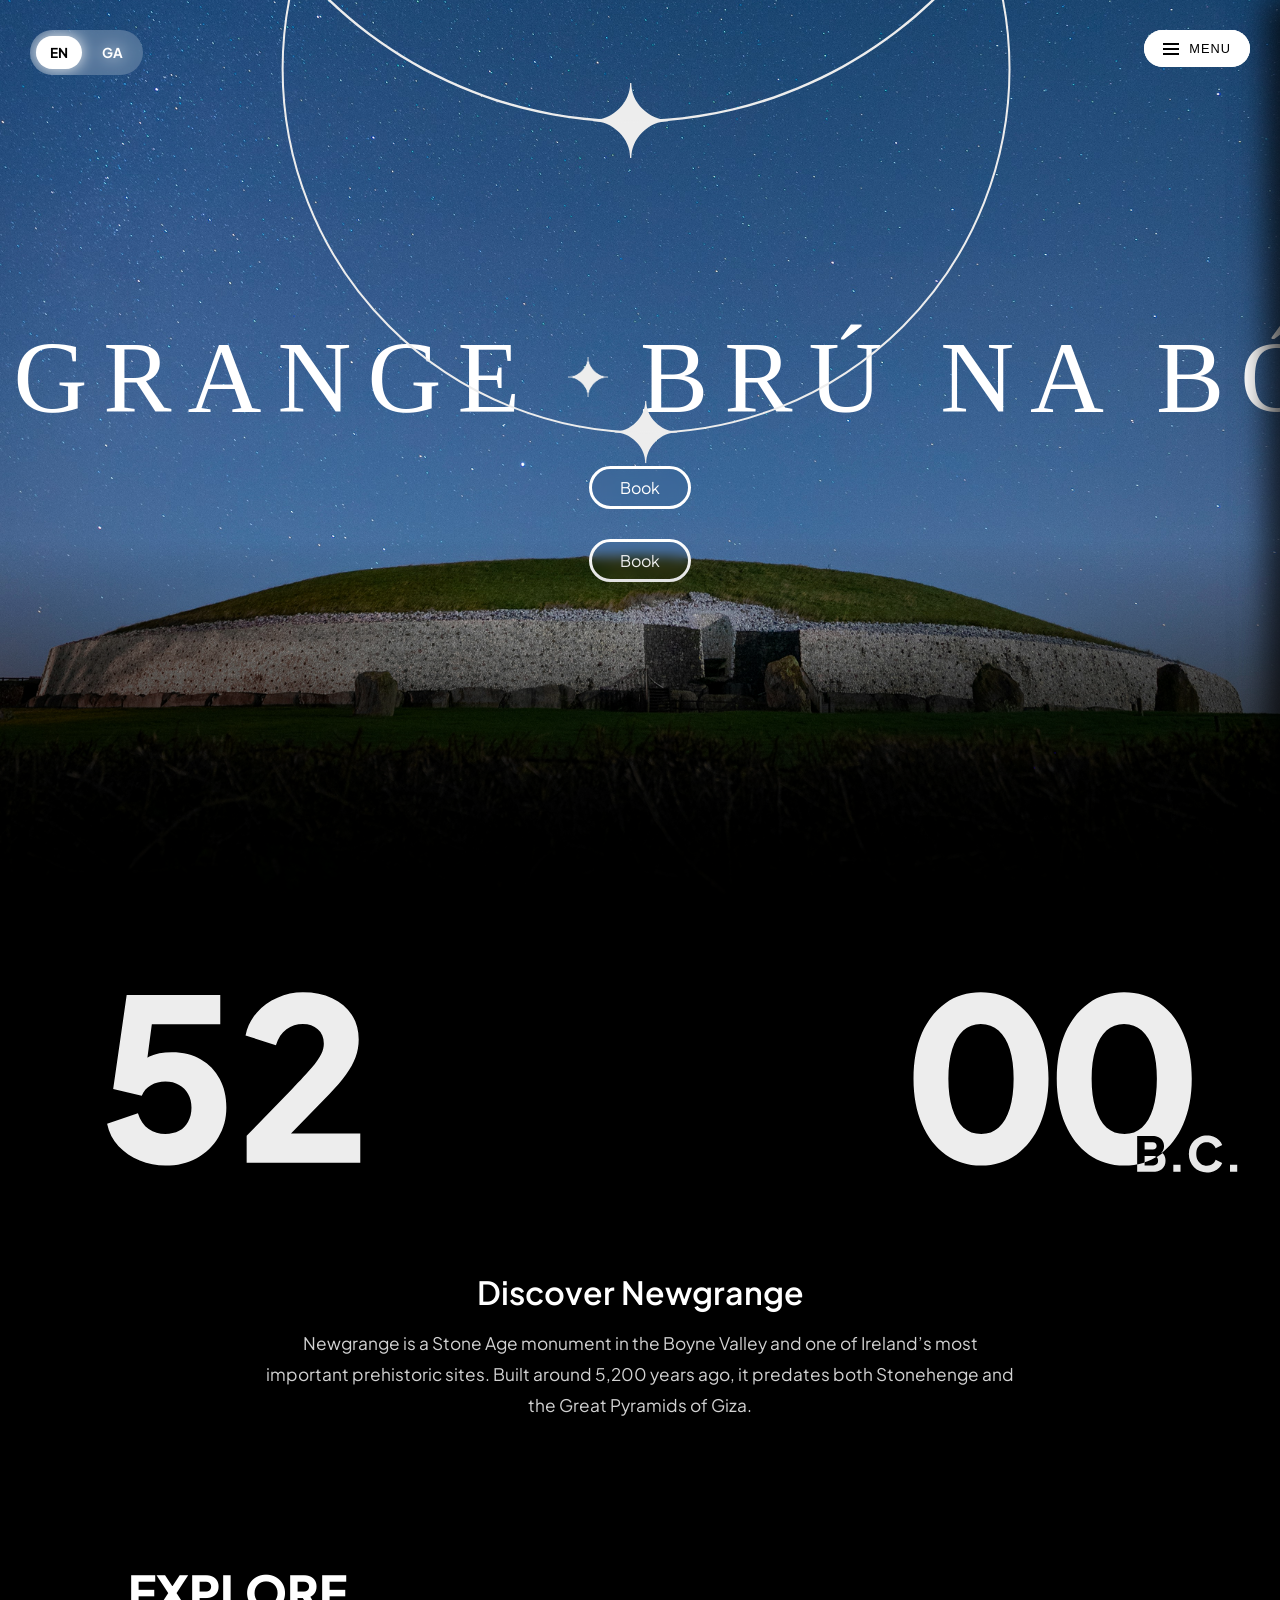
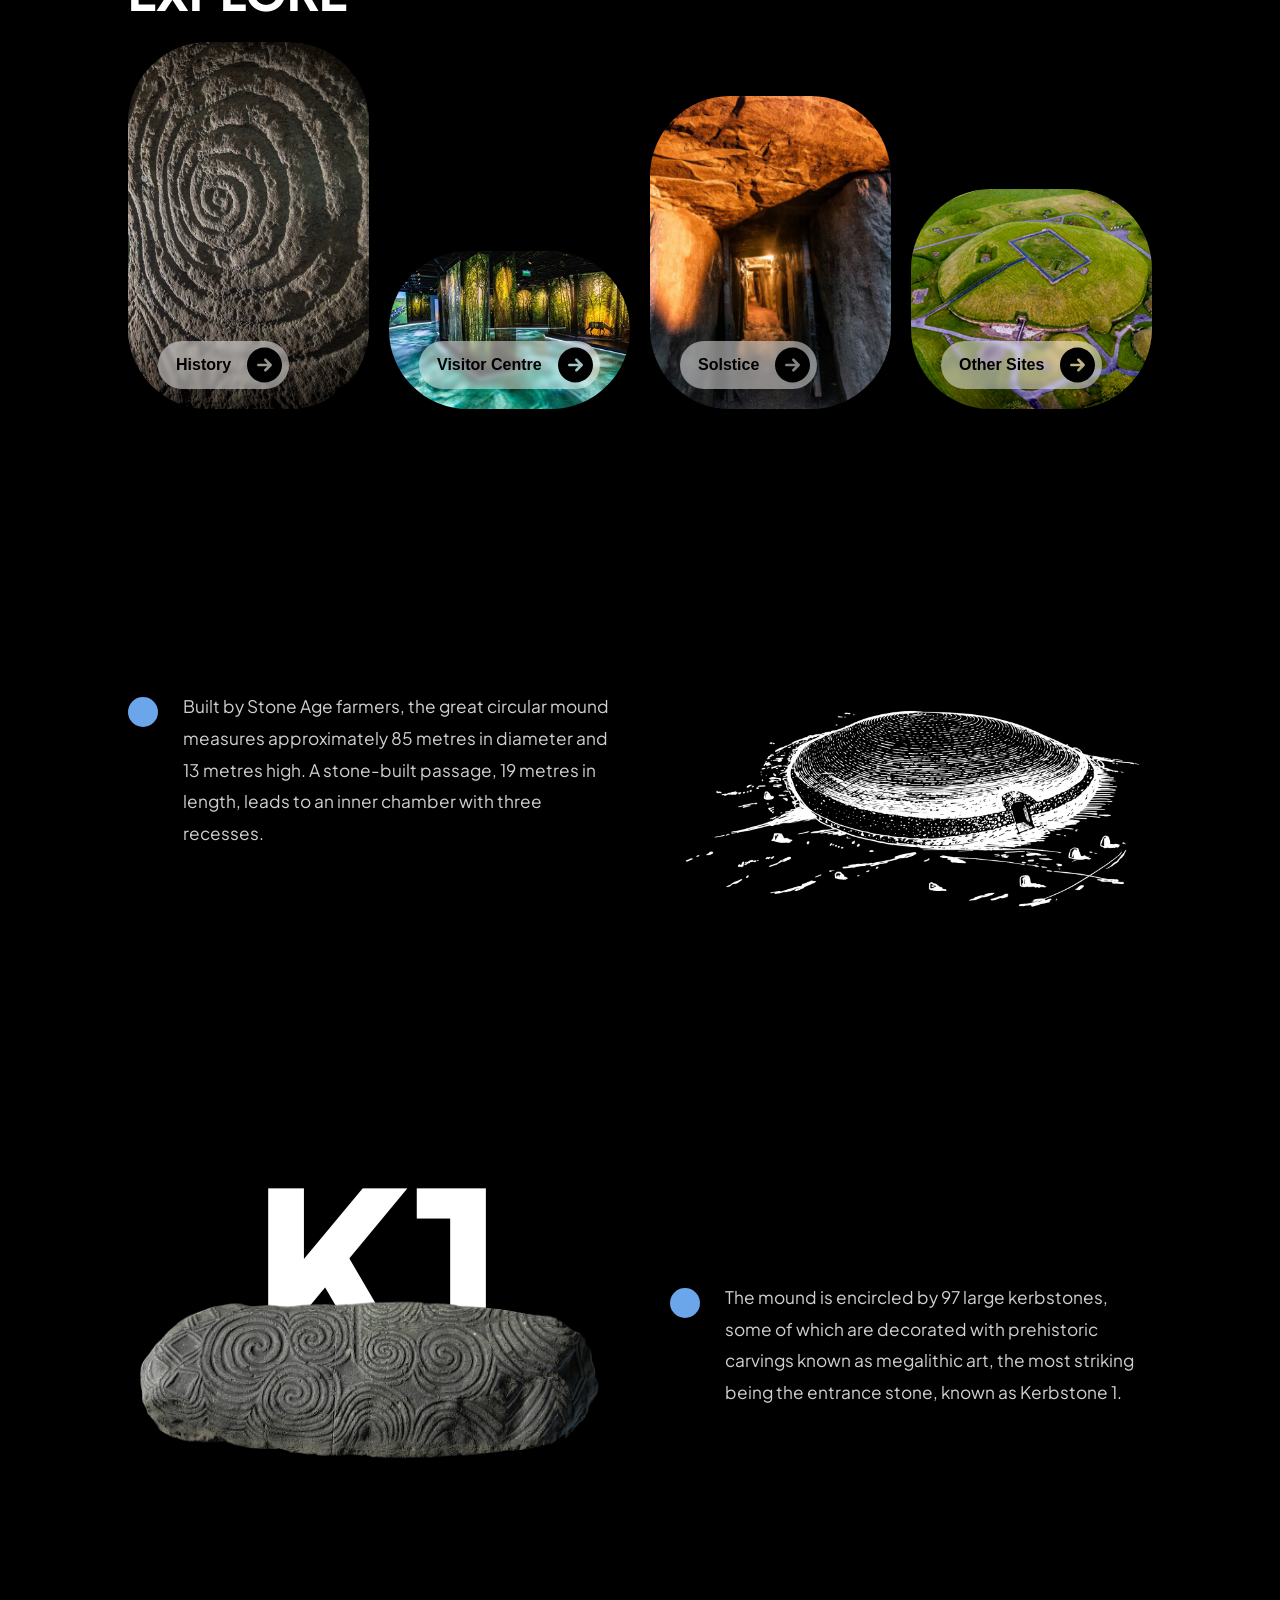
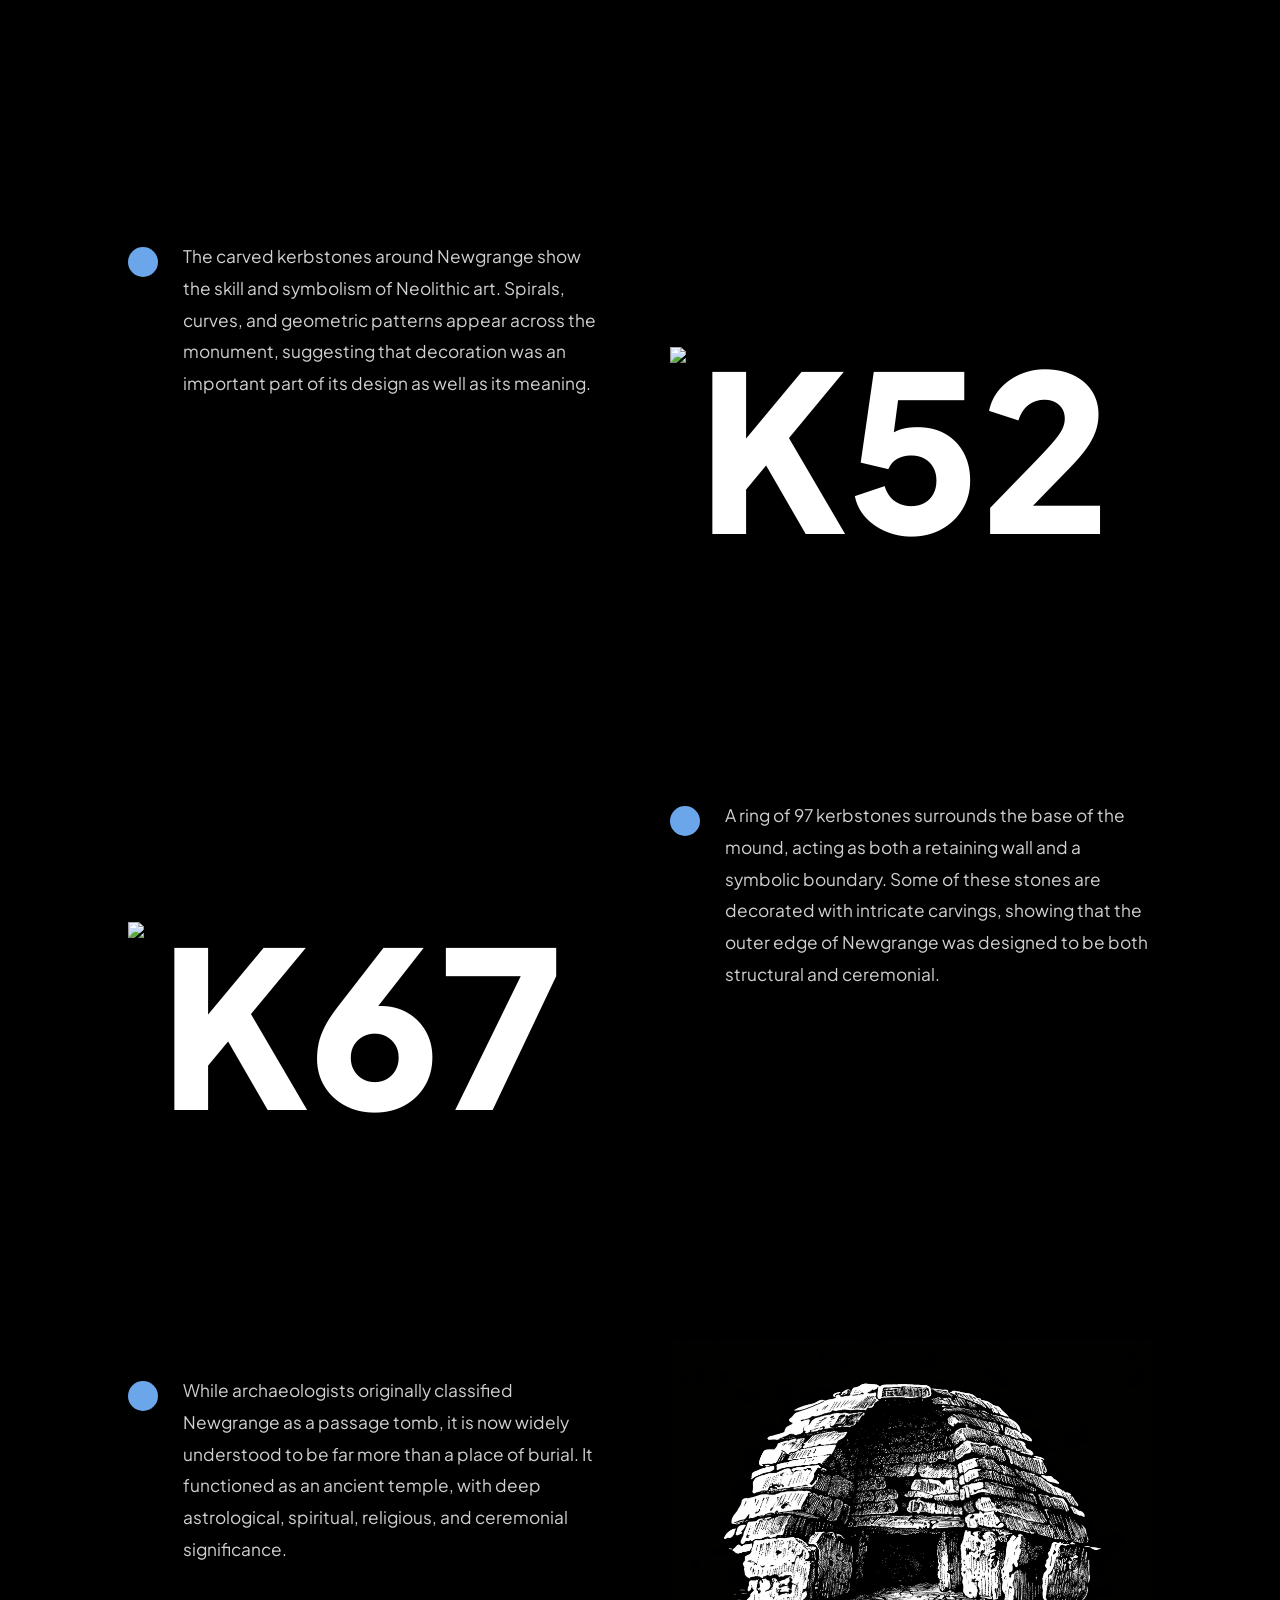
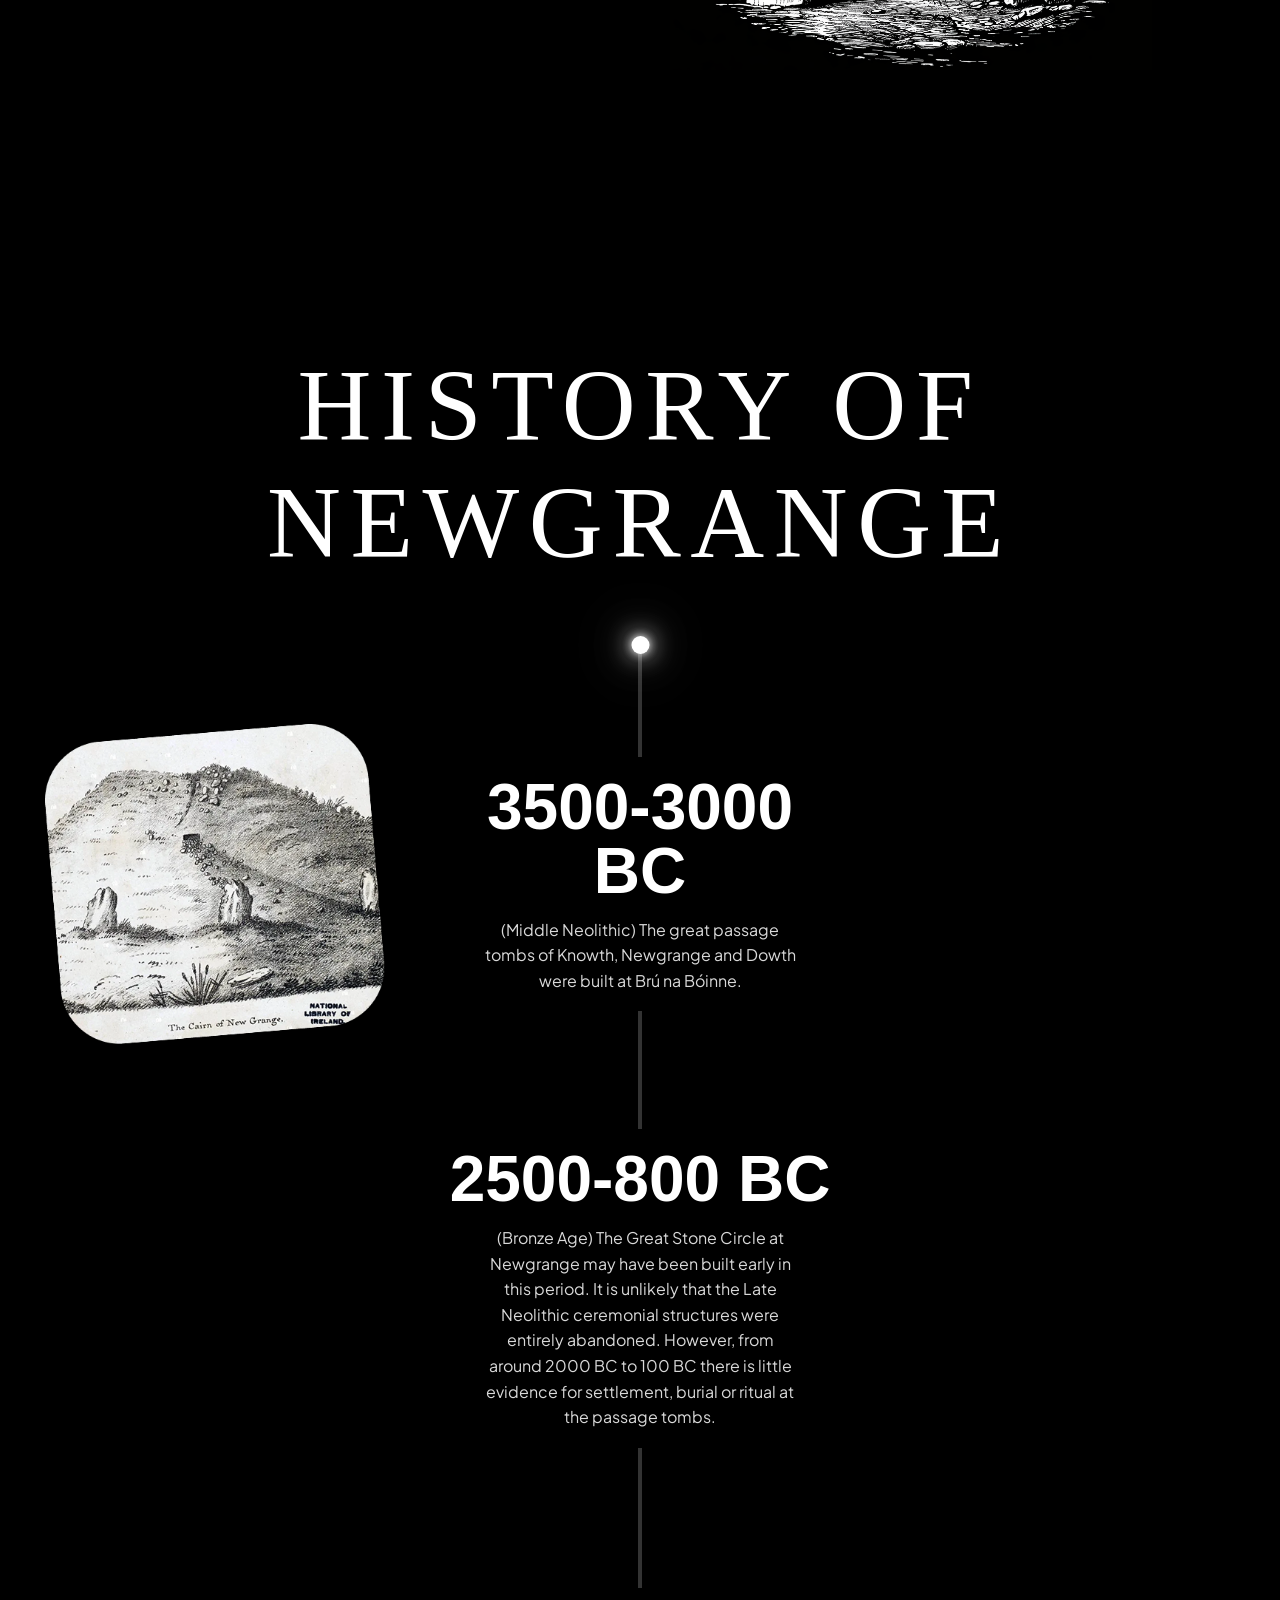
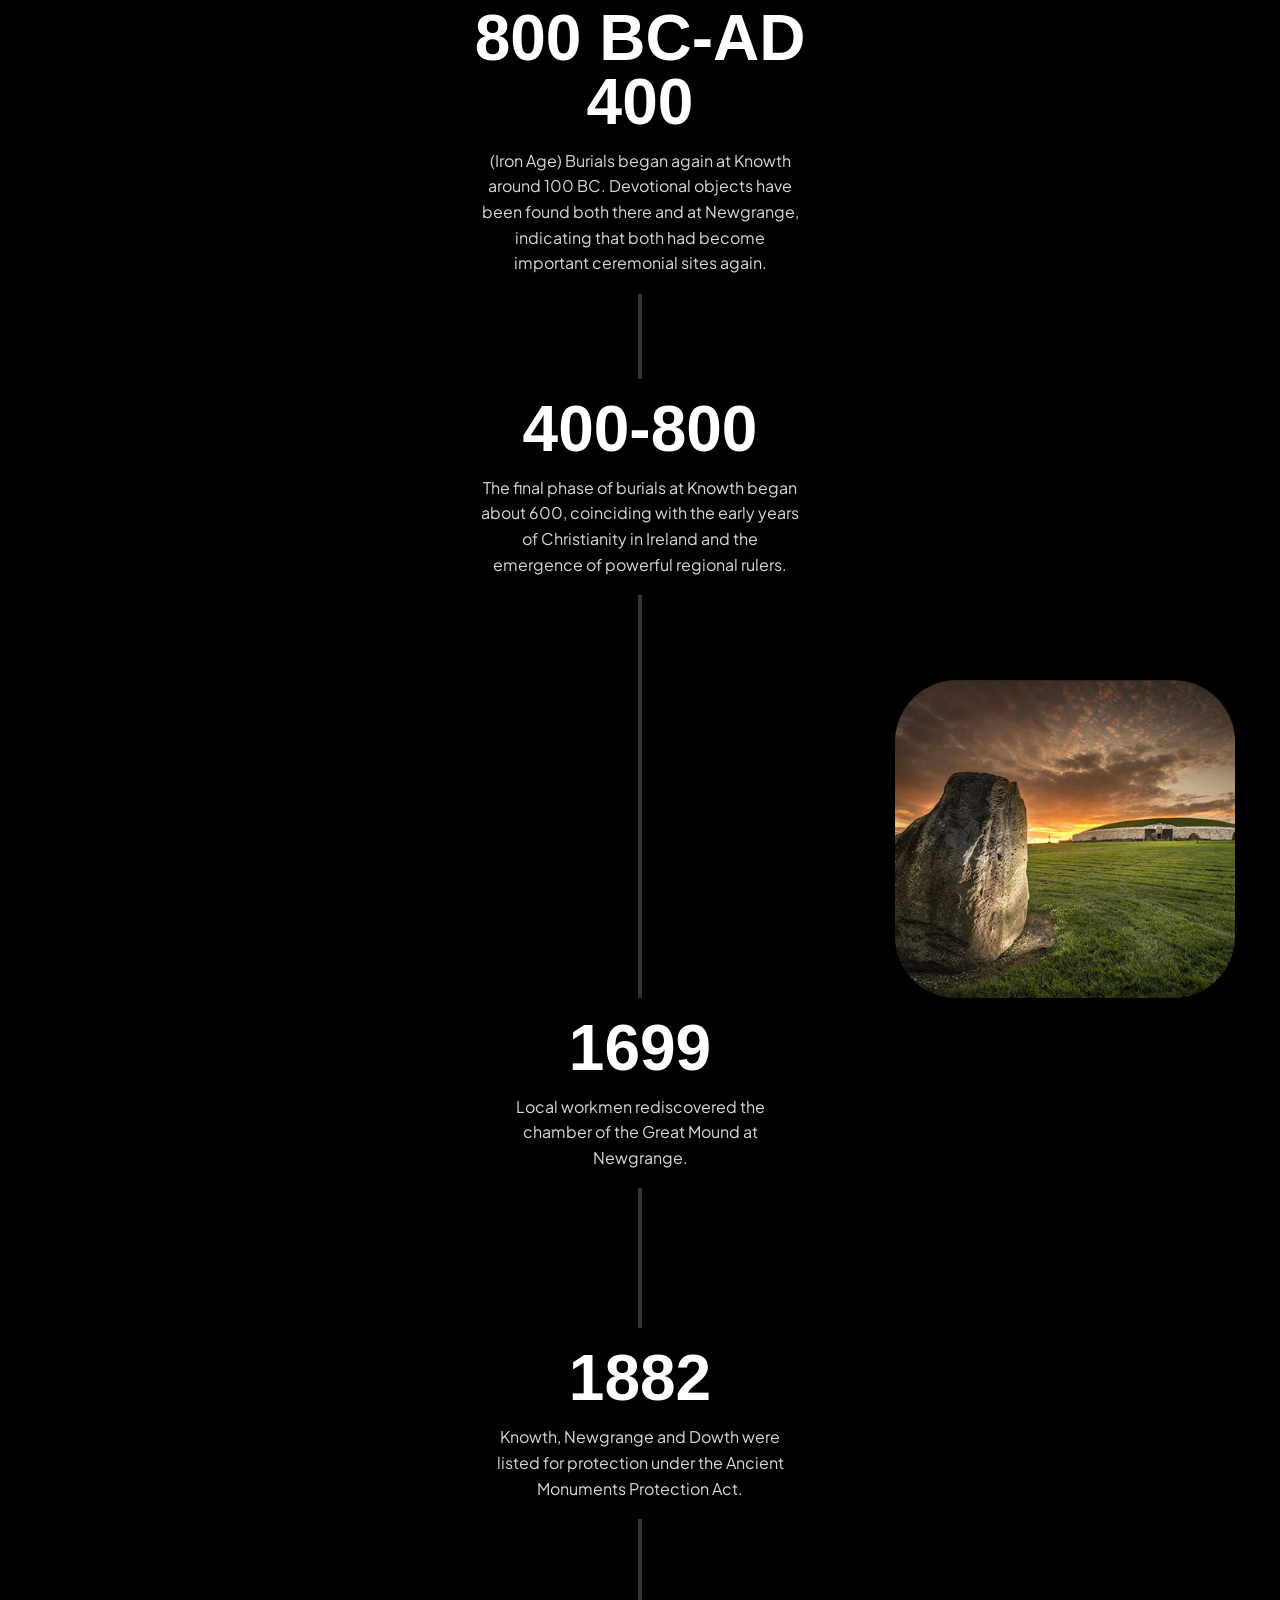
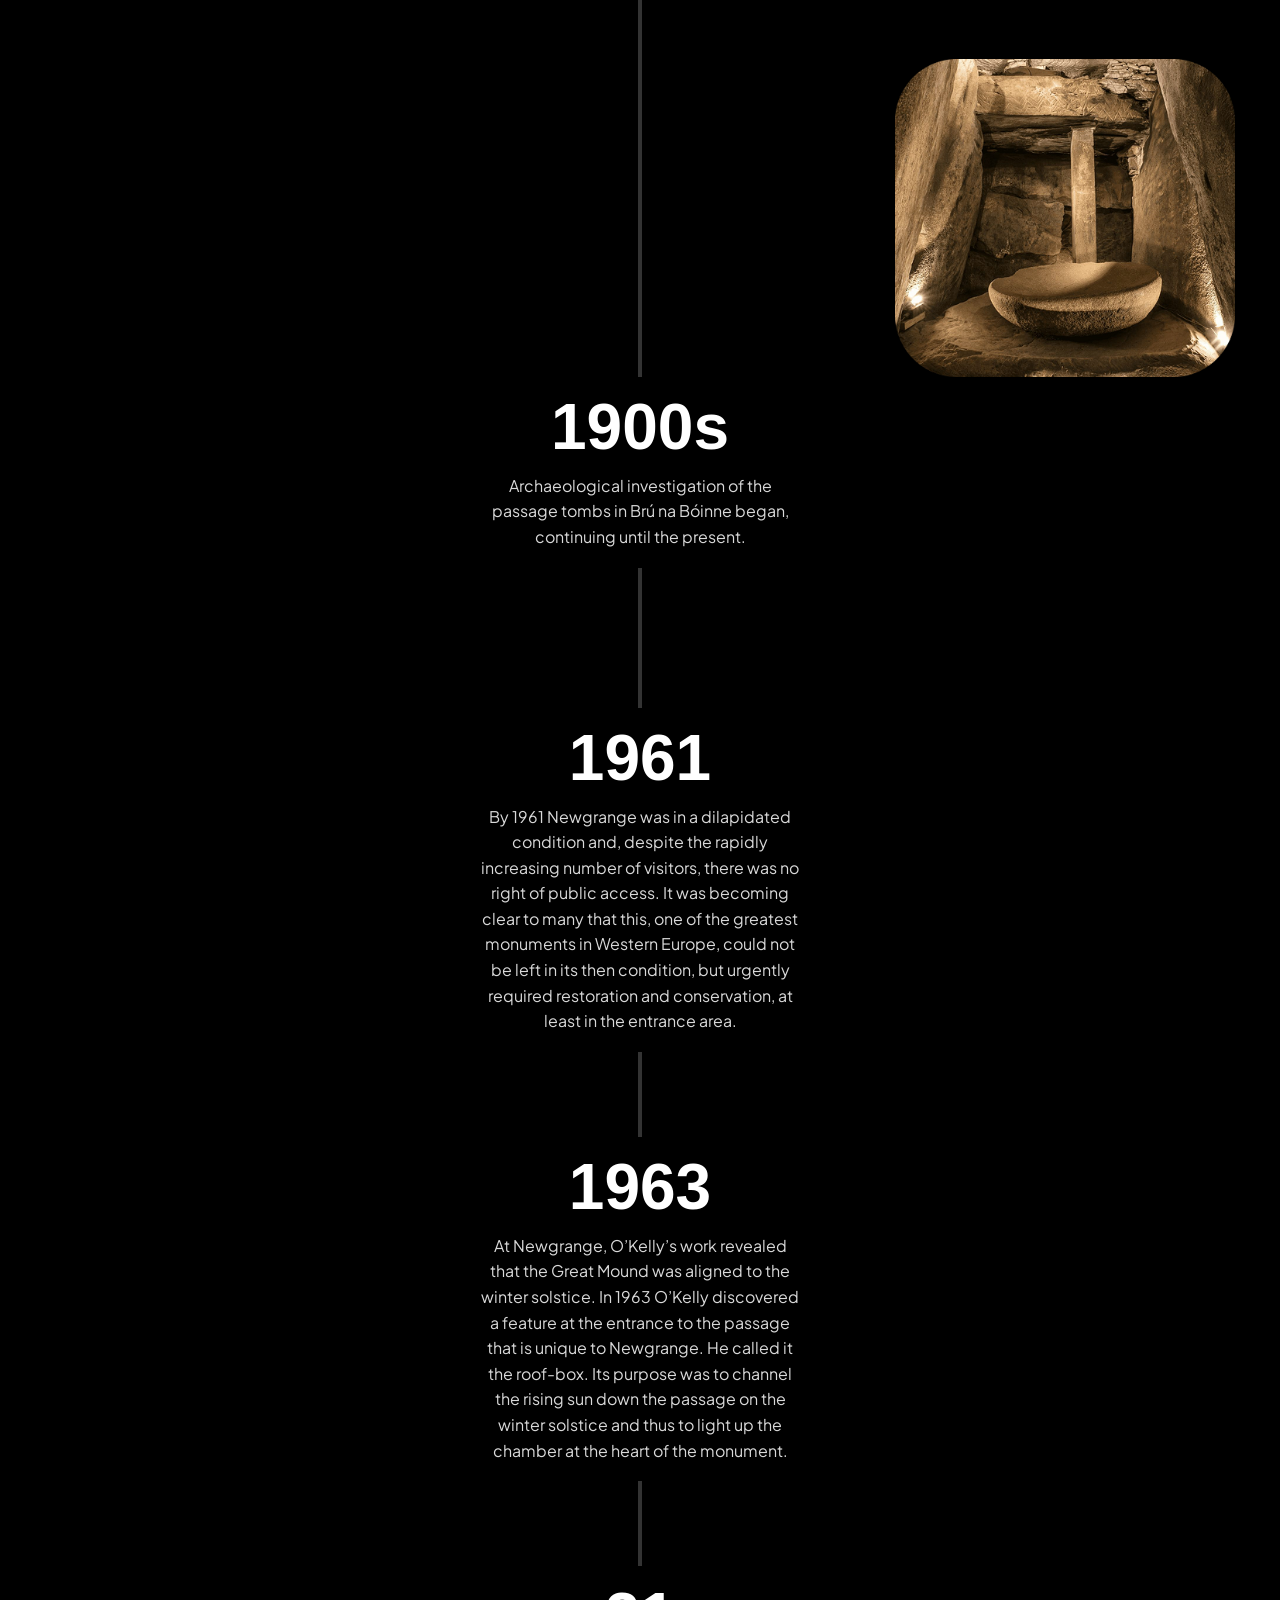
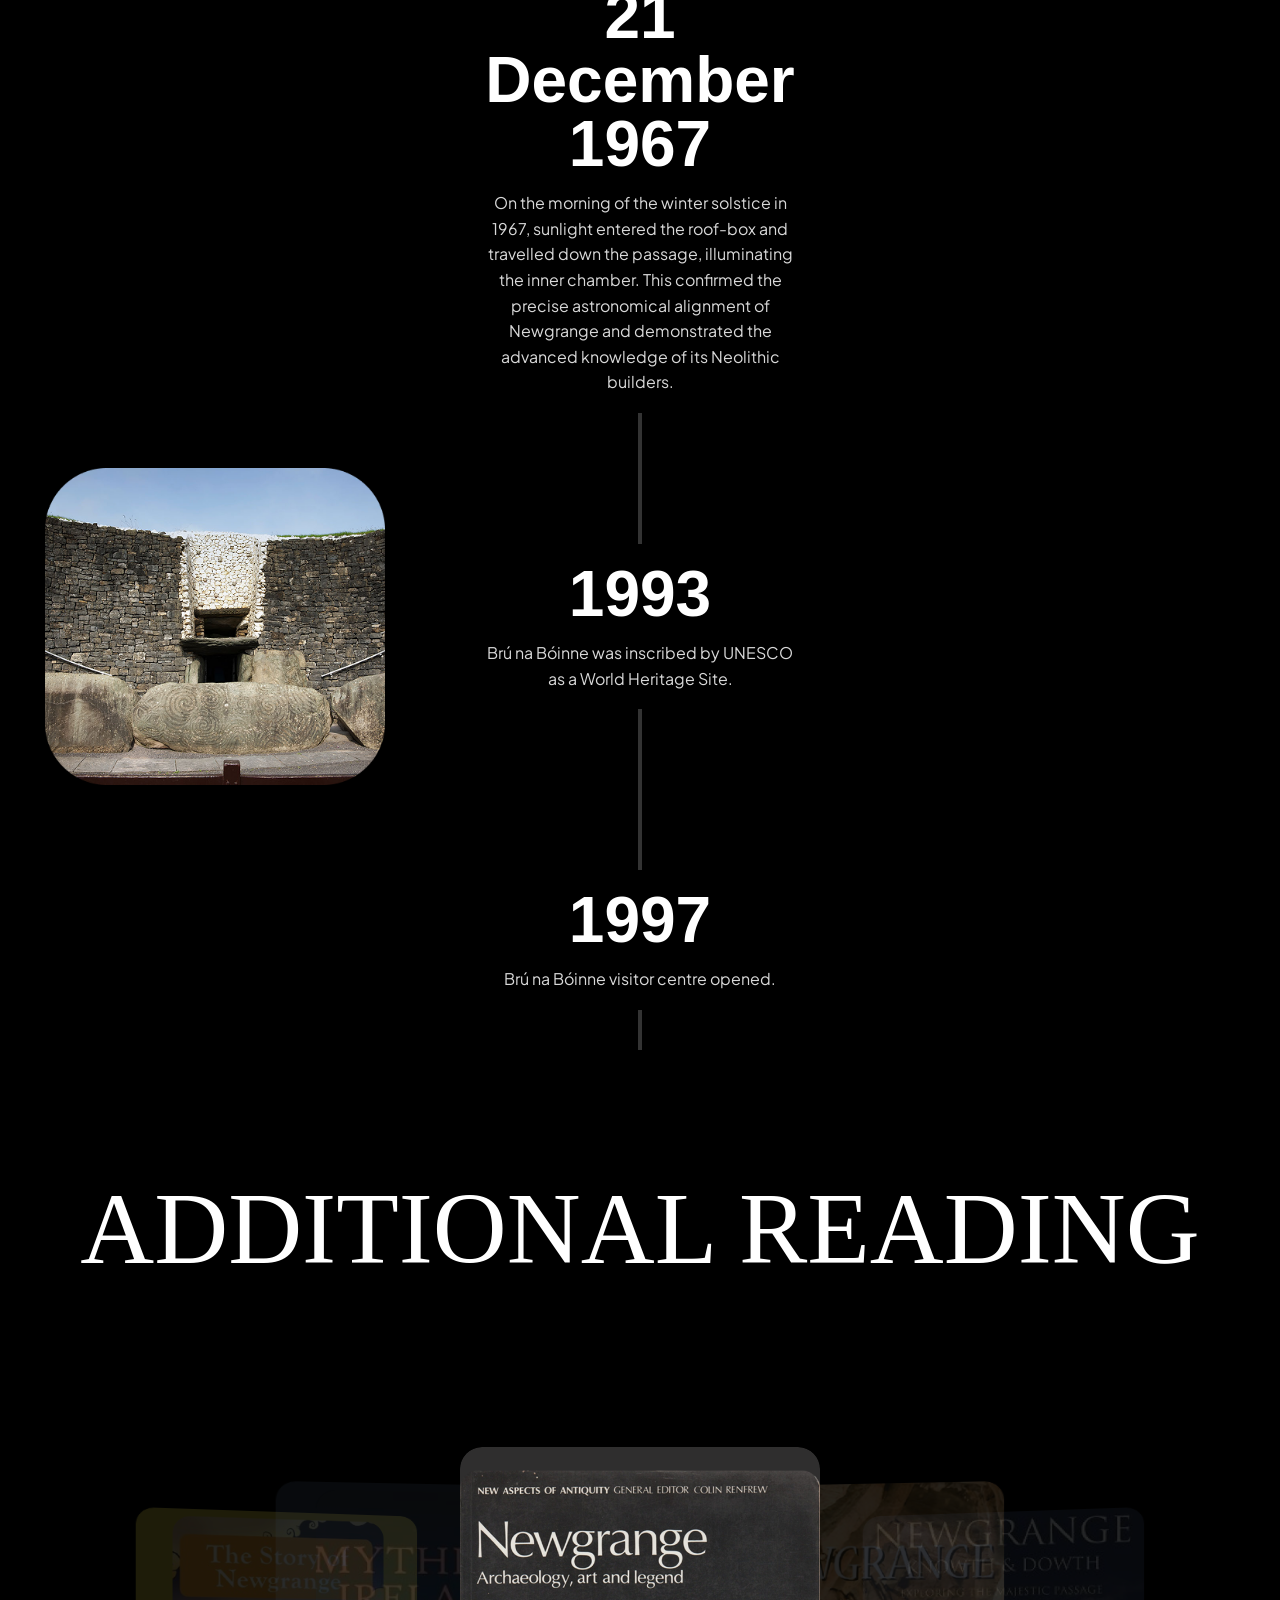
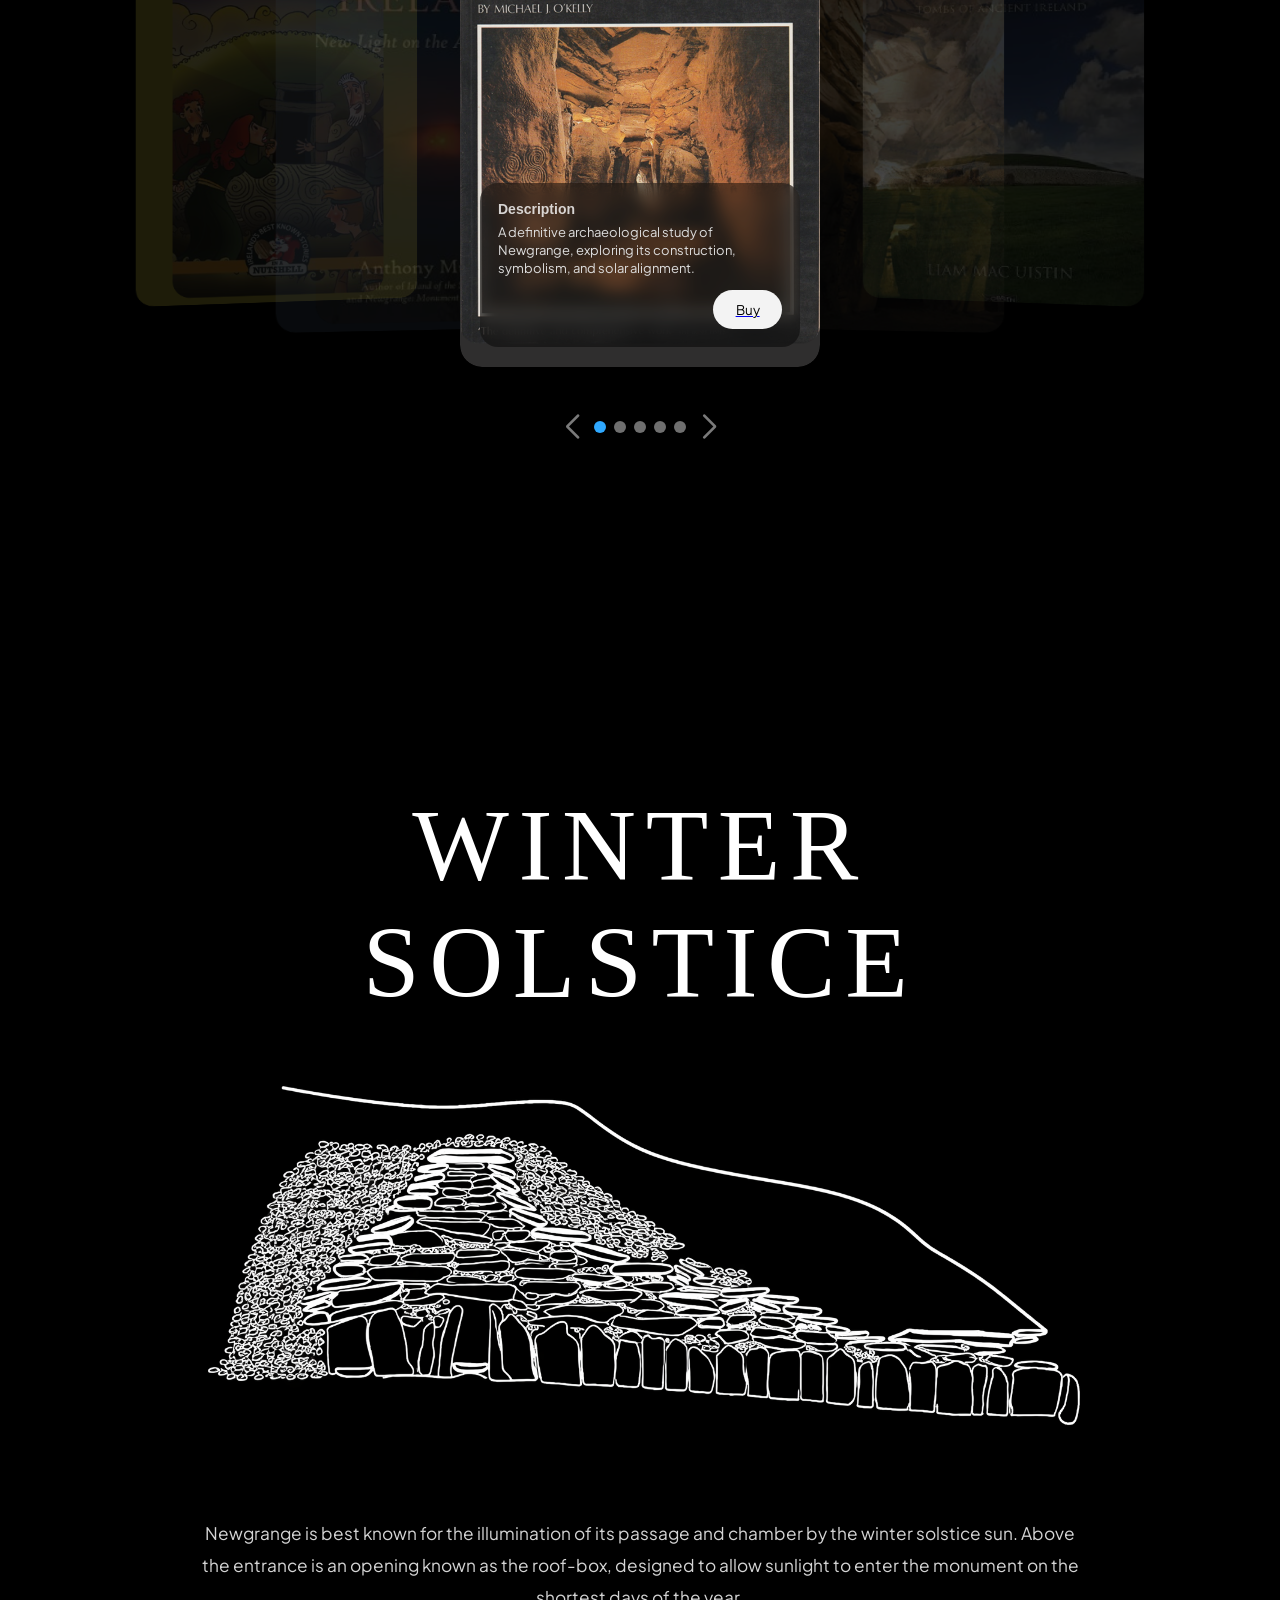
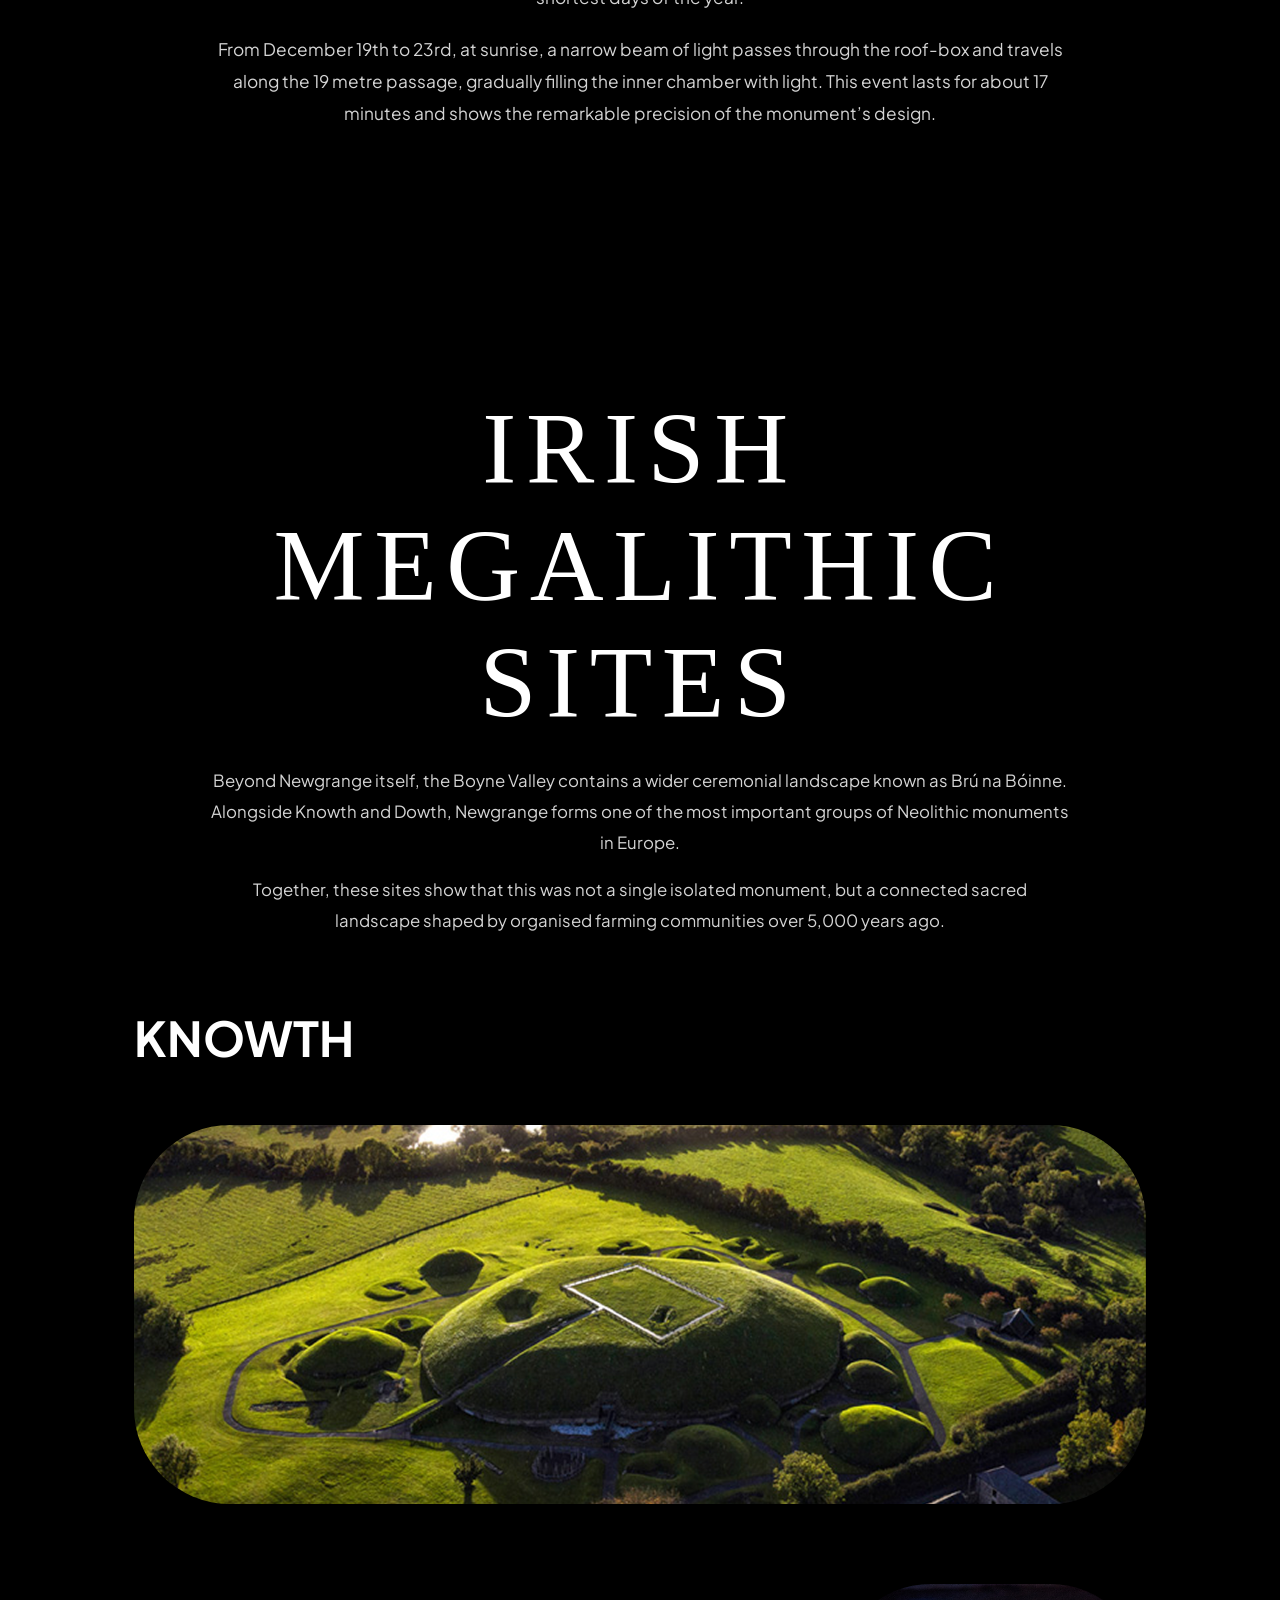
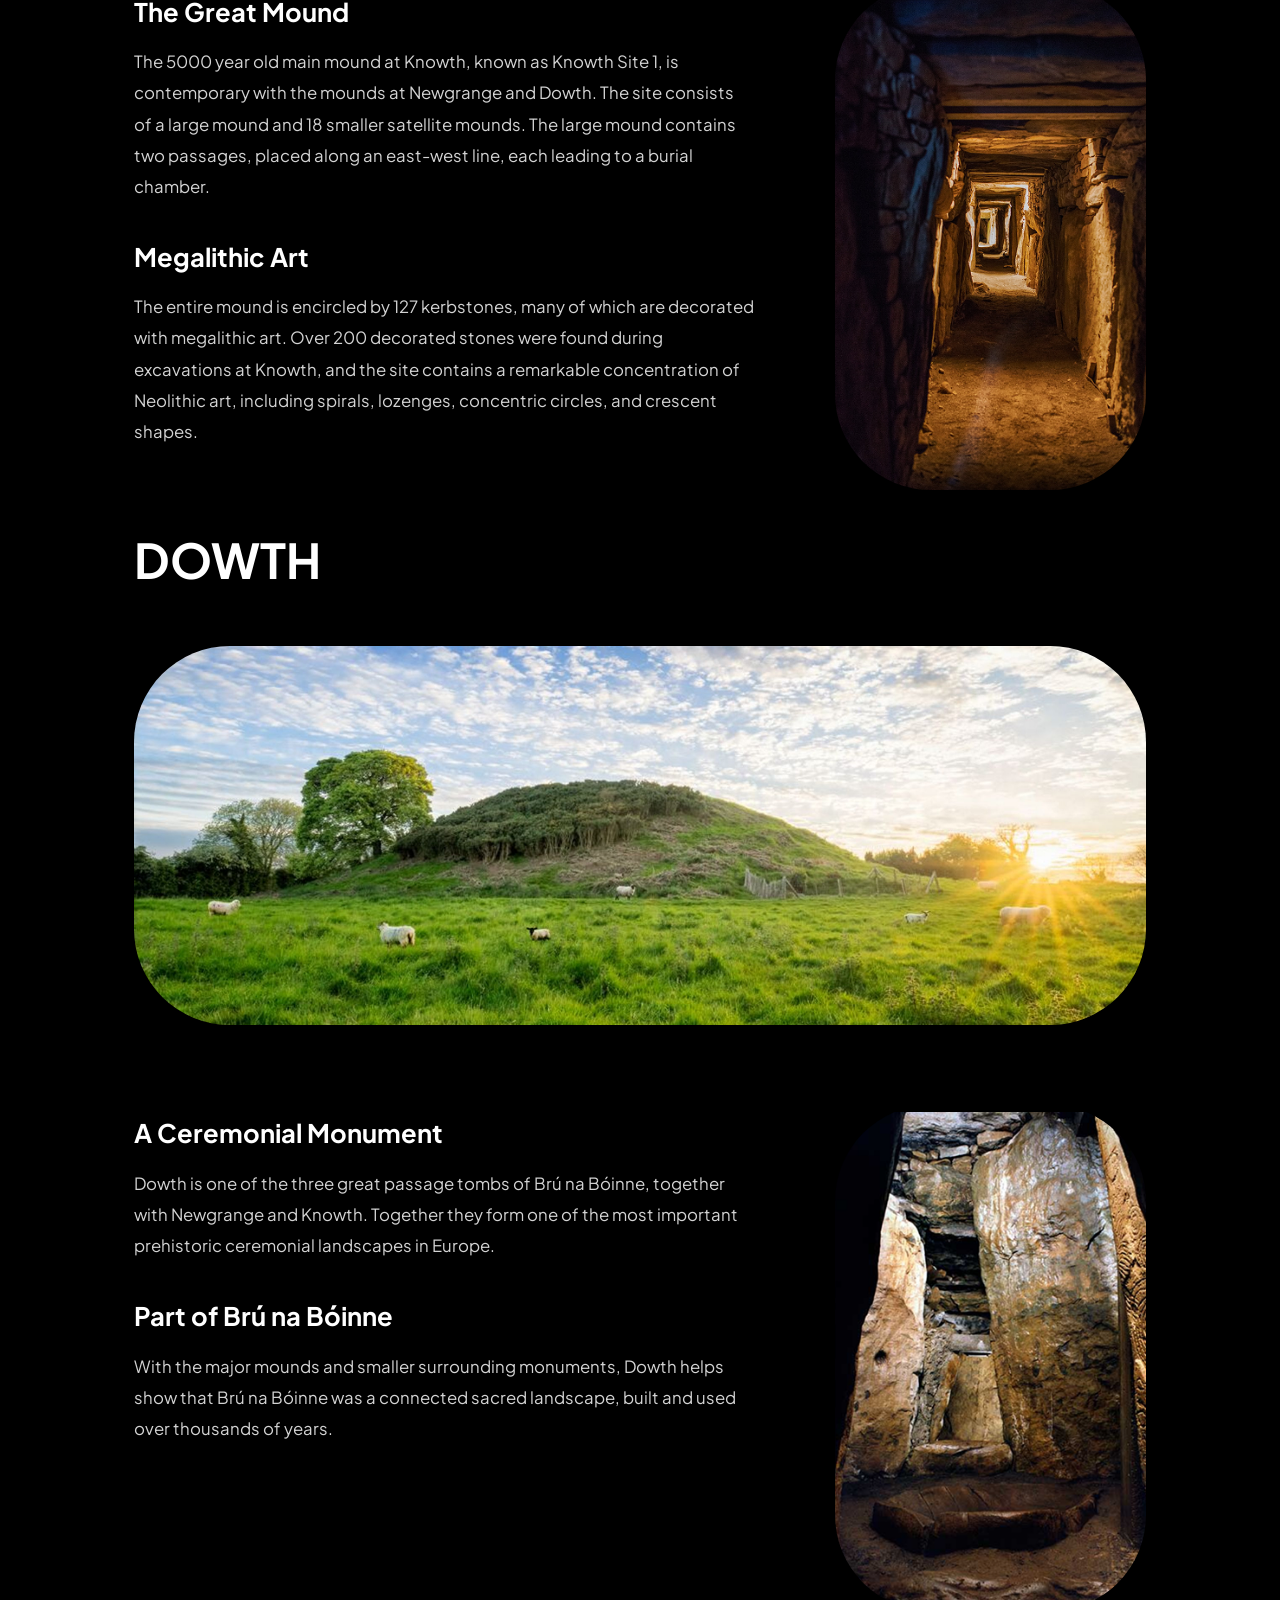
==== docs/index.html @ 198b0428 "updates" ====
<!DOCTYPE html>
<html lang="en">
<head>
  <meta charset="UTF-8">
  <title>Parallax Homepage</title>
  <link rel="stylesheet" href="style.css">
  <link href="https://fonts.googleapis.com/css2?family=Plus+Jakarta+Sans:wght@400;600;700&display=swap" rel="stylesheet">
  <link rel="stylesheet" href="https://cdn.jsdelivr.net/npm/swiper/swiper-bundle.min.css" />
  <script src="https://cdn.jsdelivr.net/npm/p5@1.11.11/lib/p5.min.js"></script>
  <!-- Import Swiper JS -->
  <script src="https://cdn.jsdelivr.net/npm/swiper/swiper-bundle.min.js"></script>
</head>
<body>

<section class="hero">
  <div class="top-decoration">
  <img src="./img/top-decoration.svg">
</div>
  <div class="overlay">
    <div class="hero-content">
      <div class="top-decoration">
        <img src="./img/top-decoration1.svg" alt="">
      </div>

      <div class="track">
        <div class="hero-track" id="hero-track">
          <span data-i18n data-en="BRÚ NA BÓINNE" data-ga="BRÚ NA BÓINNE" data-i18n data-en="BRÚ NA BÓINNE" data-ga="BRÚ NA BÓINNE">BRÚ NA BÓINNE</span>
          <img src="./img/staricon.png" class="divider">
          <span data-i18n data-en="NEWGRANGE" data-ga="SÍ AN BHRÚ" data-i18n data-en="NEWGRANGE" data-ga="SÍ AN BHRÚ">NEWGRANGE</span>
          <img src="./img/staricon.png" class="divider">
        </div>
      </div>

      <a href="https://brunaboinne.admit-one.eu/" class="hero-button" aria-label="Book a tour" data-i18n data-en="Book" data-ga="Cuir in Áirithe">Book</a>
    </div>
    <a href="https://brunaboinne.admit-one.eu/" class="hero-button" aria-label="Book a tour" data-i18n data-en="Book" data-ga="Cuir in Áirithe"> Book </a>
  </div>
</section>

<!--BURGER MENU-->
  <div class = "menu-btn" id="menuBtn">
    <div class="burger-lines">
      <span></span>
      <span></span>
      <span></span>
    </div>
    <span class="menu-text" data-i18n data-en="MENU" data-ga="ROGHCHLÁR"> MENU </span>
  </div>

  <div class="lang-toggle" id="langToggle" aria-label="Toggle language">
    <button type="button" class="lang-btn active" data-lang="en">EN</button>
    <button type="button" class="lang-btn" data-lang="ga">GA</button>
  </div>

  <div class="menu-panel" id="menuPanel">
    <a href="#" data-i18n data-en="Home" data-ga="Baile"> Home </a>
    <a href="#history-section" data-i18n data-en="History" data-ga="Stair"> History </a>
    <a href="#reading-section" data-i18n data-en="Additional Reading" data-ga="Tuilleadh Léitheoireachta"> Additional Reading </a>
    <a href="#solstice-section" data-i18n data-en="Winter Solstice" data-ga="Grianstad an Gheimhridh"> Winter Solstice </a>
    <a href="#sites-section" data-i18n data-en="Other sites" data-ga="Suíomhanna eile"> Other sites </a>
    <a href="#visitor-section" data-i18n data-en="Visitor Centre" data-ga="Ionad Cuairteoirí"> Visitor Centre </a>
    <a href="#contact-section" data-i18n data-en="Contact" data-ga="Teagmháil"> Contact </a>
  </div>

  <div class="menu-overlay" id="menuOverlay"></div>
<!--BURGER MENU-->
  <div class = "menu-btn" id="menuBtn">
    <div class="burger-lines">
      <span></span>
      <span></span>
      <span></span>
    </div>
    <span class="menu-text" data-i18n data-en="MENU" data-ga="ROGHCHLÁR"> MENU </span>
  </div>

  <div class="lang-toggle" id="langToggle" aria-label="Toggle language">
    <button type="button" class="lang-btn active" data-lang="en">EN</button>
    <button type="button" class="lang-btn" data-lang="ga">GA</button>
  </div>

  <div class="menu-panel" id="menuPanel">
    <a href="#" data-i18n data-en="Home" data-ga="Baile"> Home </a>
    <a href="#history-section" data-i18n data-en="History" data-ga="Stair"> History </a>
    <a href="#reading-section" data-i18n data-en="Additional Reading" data-ga="Tuilleadh Léitheoireachta"> Additional Reading </a>
    <a href="#solstice-section" data-i18n data-en="Winter Solstice" data-ga="Grianstad an Gheimhridh"> Winter Solstice </a>
    <a href="#sites-section" data-i18n data-en="Other sites" data-ga="Suíomhanna eile"> Other sites </a>
    <a href="#visitor-section" data-i18n data-en="Visitor Centre" data-ga="Ionad Cuairteoirí"> Visitor Centre </a>
    <a href="#contact-section" data-i18n data-en="Contact" data-ga="Teagmháil"> Contact </a>
  </div>

  <div class="menu-overlay" id="menuOverlay"></div>

<section class="video">
  <div class="video-wrap">
  <video autoplay muted loop playsinline>
    <source src="./img/newgrange-video.mp4" type="video/mp4">
  </video>

      <div class="video-year">
      <img src="./img/5200BC.svg">
    </div>
  </div>
</section>

<section class="video-text">
    <h3 class="subtitle" data-i18n data-en="Discover Newgrange" data-ga="Faigh amach faoi Shí an Bhrú"> Discover Newgrange</h3>
     <p class="description" data-i18n data-en="Newgrange is a Stone Age monument in the Boyne Valley and one of Ireland’s most important prehistoric sites. Built around 5,200 years ago, it predates both Stonehenge and the Great Pyramids of Giza." data-ga="Is séadchomhartha ón gClochaois é Sí an Bhrú i nGleann na Bóinne agus ceann de na suíomhanna réamhstairiúla is tábhachtaí in Éirinn. Tógadh é thart ar 5,200 bliain ó shin, agus tá sé níos sine ná Stonehenge agus Pirimidí Móra Ghíse araon.">Newgrange is a Stone Age monument in the Boyne Valley and one of Ireland’s most important prehistoric sites. Built around 5,200 years ago, it predates both Stonehenge and the Great Pyramids of Giza.</p>

  </section>

  <section class="explore">
    <h2 id="#explore-section" class="explore-title" data-i18n data-en="EXPLORE" data-ga="TAISCÉAL">EXPLORE</h2>

    <div class="explore-images">

       <div class="explore-card history">
      <img src="./img/histimg.png" alt="History">
      <a href="#history-section"class="explore-button">
        <span data-i18n data-en="History" data-ga="Stair">History</span>
        <img src="./img/arrow.svg" class="arrow">
      </a>
    </div>

    <div class="explore-card visitor">
      <img src="./img/visitorimg.png" alt="Visitor Centre">
      <a href="#visitor-section"class="explore-button">
        <span data-i18n data-en="Visitor Centre" data-ga="Ionad Cuairteoirí">Visitor Centre</span>
        <img src="./img/arrow.svg" class="arrow">
      </a>
    </div>

    <div class="explore-card solstice">
      <img src="./img/solsticeimg.png" alt="Solstice">
      <a href="#solstice-section" class="explore-button">
        <span data-i18n data-en="Solstice" data-ga="Grianstad">Solstice</span>
        <img src="./img/arrow.svg" class="arrow">
      </a>
    </div>

    <div class="explore-card sites">
      <img src="./img/otherimg.png" alt="Other Sites">
      <a href= "#sites-section" class="explore-button">
        <span data-i18n data-en="Other Sites" data-ga="Suíomhanna Eile">Other Sites</span>
        <img src="./img/arrow.svg" class="arrow">
      </a>
    </div>
  </div>
  </section>

  <section class="content">
        <div class="section reverse">
      <div class="image-wrapper">
          <img src="./img/newgrangedrawing.png" alt="Newgrange Drawing">
        </div>
      <div class="text">
        <div class="bullet-point">
          <span class="bullet"></span>
          <p data-i18n data-en="Built by Stone Age farmers, the great circular mound measures approximately 85 metres in diameter and 13 metres high. A stone-built passage, 19 metres in length, leads to an inner chamber with three recesses." data-ga="Thóg feirmeoirí na Clochaoise an dumha mór ciorclach seo, atá thart ar 85 méadar ar trastomhas agus 13 mhéadar ar airde. Téann pasáiste cloiche, 19 méadar ar fad, isteach go seomra inmheánach le trí chuas ann.">Built by Stone Age farmers, the great circular mound measures approximately 85 metres in diameter and 13 metres high. A stone-built passage, 19 metres in length, leads to an inner chamber with three recesses.</p>
        </div>
      </div>
    </div>

    <div class="section">
       <div class="image-wrapper">
          <h1 class="info-text1">K1</h1>
          <img src="./img/K1transparent.png" alt="K1 model">
        </div>
      <div class="text">
        <div class="bullet-point">
          <span class="bullet"></span>
           <p data-i18n data-en="The mound is encircled by 97 large kerbstones, some of which are decorated with prehistoric carvings known as megalithic art, the most striking being the entrance stone, known as Kerbstone 1." data-ga="Tá 97 gcloch imeallacha mhóra timpeall an dumha, agus tá cuid díobh maisithe le snoíodóireacht réamhstairiúil ar a dtugtar ealaín mheigiliteach. Is í an chloch is suntasaí díobh ná an chloch iontrála, ar a dtugtar Kerbstone 1.">The mound is encircled by 97 large kerbstones, some of which are decorated with prehistoric carvings known as megalithic art, the most striking being the entrance stone, known as Kerbstone 1.</p>
        </div>
      </div>
    </div>

    <div class="section reverse">
      <div class="image-wrapper">
          <h1 class="info-text2">K52</h1>
          <img src="./img/K52transparent.png" alt="K52 model">
        </div>
      <div class="text">
        <div class="bullet-point">
          <span class="bullet"></span>
           <p data-i18n data-en="The carved kerbstones around Newgrange show the skill and symbolism of Neolithic art. Spirals, curves, and geometric patterns appear across the monument, suggesting that decoration was an important part of its design as well as its meaning." data-ga="Léiríonn na clocha imeallacha snoite timpeall Shí an Bhrú scil agus siombalachas ealaín na Nua-Chlochaoise. Tá bíseanna, cuair agus patrúin gheoiméadracha le feiceáil ar fud an tséadchomhartha, rud a thugann le fios go raibh an mhaisiú mar chuid thábhachtach den dearadh chomh maith lena bhrí.">
          The carved kerbstones around Newgrange show the skill and symbolism of Neolithic art. Spirals, curves, and geometric patterns appear across the monument, suggesting that decoration was an important part of its design as well as its meaning.
        </p>
        </div>
      </div>
    </div>

      <div class="section">
       <div class="image-wrapper">
          <h1 class="info-text3">K67</h1>
          <img src="./img/K67transparent1.png" alt="K67 model">
        </div>
      <div class="text">
        <div class="bullet-point">
          <span class="bullet"></span>
          <p data-i18n data-en="A ring of 97 kerbstones surrounds the base of the mound, acting as both a retaining wall and a symbolic boundary. Some of these stones are decorated with intricate carvings, showing that the outer edge of Newgrange was designed to be both structural and ceremonial." data-ga="Tá fáinne de 97 gcloch imeallacha timpeall bhun an dumha, ag feidhmiú mar bhalla coinneála agus mar theorainn shiombalach araon. Tá snoíodóireacht mhionsonraithe ar chuid de na clocha seo, rud a léiríonn gur ceapadh imeall seachtrach Shí an Bhrú le bheith struchtúrach agus searmanais araon.">
          A ring of 97 kerbstones surrounds the base of the mound, acting as both a retaining wall and a symbolic boundary. Some of these stones are decorated with intricate carvings, showing that the outer edge of Newgrange was designed to be both structural and ceremonial.
        </p>
        </div>
      </div>
    </div>
    
    <div class="section reverse">
      <div class="image-wrapper">
          <img src="./img/newgrangedrawing2.png" alt="Newgrange Drawing 2">
        </div>
      <div class="text">
        <div class="bullet-point">
          <span class="bullet"></span>
           <p data-i18n data-en="While archaeologists originally classified Newgrange as a passage tomb, it is now widely understood to be far more than a place of burial. It functioned as an ancient temple, with deep astrological, spiritual, religious, and ceremonial significance." data-ga="Cé gur rangaithe ag seandálaithe mar uaigh phasáiste a bhí i Sí an Bhrú ar dtús, tuigtear anois gur mó i bhfad é ná áit adhlactha. D'fheidhmigh sé mar theampall ársa le tábhacht réalteolaíoch, spioradálta, reiligiúnach agus searmanais.">
          While archaeologists originally classified Newgrange as a passage tomb, it is now widely understood to be far more than a place of burial. It functioned as an ancient temple, with deep astrological, spiritual, religious, and ceremonial significance.
        </p>
        </div>
      </div>
    </div>
  </section>

<!--history timeline-->
<section id= "history-section" id= "history-section" class="history-hero">
  <h2 class="history-title" data-i18n data-en="HISTORY OF NEWGRANGE" data-ga="STAIR SHÍ AN BHRÚ" data-i18n data-en="HISTORY OF NEWGRANGE" data-ga="STAIR SHÍ AN BHRÚ">HISTORY OF NEWGRANGE</h2>
</section>

<section class="timeline">
  <div class="timeline-progress"></div>
<!--starting here we have 6 images from out original deisgn, but I've added 23 moments in time--do they all need photos?-->
<!--just kidding; changed it!-->
  
  <div class="timeline-item left gap-small">
    <div class="timeline-img-wrapper">
      <img src="./img/hist1.png" alt="Newgrange monument" class="timeline-img">
    </div>
    <div class="timeline-content">
      <h2>3500-3000 BC</h2>
      <p data-i18n data-en="(Middle Neolithic) The great passage tombs of Knowth, Newgrange and Dowth were built at Brú na Bóinne." data-ga="(Lár na Nua-Chlochaoise) Tógadh uaigheanna móra pasáiste Chnóbha, Shí an Bhrú agus Dhubhthaigh i mBrú na Bóinne.">(Middle Neolithic) The great passage tombs of Knowth, Newgrange and Dowth were built at Brú na Bóinne.</p>
    </div>
  </div>

  <div class="timeline-item left gap-medium">
    <div class="timeline-content">
      <h2>2500-800 BC</h2>
      <p data-i18n data-en="(Bronze Age) The Great Stone Circle at Newgrange may have been built early in this period. It is unlikely that the Late Neolithic ceremonial structures were entirely abandoned. However, from around 2000 BC to 100 BC there is little evidence for settlement, burial or ritual at the passage tombs." data-ga="(An Chré-Umhaois) Seans gur tógadh an Ciorcal Mór Cloch ag Sí an Bhrú go luath sa tréimhse seo. Ní dócha gur tréigeadh struchtúir shearmanais dheireadh na Nua-Chlochaoise go hiomlán. Mar sin féin, ó thart ar 2000 RC go 100 RC is beag fianaise atá ann ar lonnaíocht, adhlacadh ná deasghnátha ag na huaigheanna pasáiste.">(Bronze Age) The Great Stone Circle at Newgrange may have been built early in this period. It is unlikely that the Late Neolithic ceremonial structures were entirely abandoned. However, from around 2000 BC to 100 BC there is little evidence for settlement, burial or ritual at the passage tombs.</p>
        <!-- ADD IMAGE: stone circle/landscape -->
</div>
  </div>

  <div class="timeline-item right gap-small">
    <div class="timeline-content">
      <h2>800 BC-AD 400</h2>
      <p data-i18n data-en="(Iron Age) Burials began again at Knowth around 100 BC. Devotional objects have been found both there and at Newgrange, indicating that both had become important ceremonial sites again." data-ga="(An Iarannaois) Thosaigh adhlacthaí arís i gCnóbha timpeall 100 RC. Fuarthas nithe deabhóideacha ansin agus i Sí an Bhrú araon, rud a thugann le fios go raibh an dá áit ina suíomhanna searmanais tábhachtacha arís.">(Iron Age) Burials began again at Knowth around 100 BC. Devotional objects have been found both there and at Newgrange, indicating that both had become important ceremonial sites again.</p>
    <!--add image of devotional objects?-->
    </div>
  </div>

  <div class="timeline-item right gap-small">
    <div class="timeline-content">
      <h2>400-800</h2>
      <p data-i18n data-en="The final phase of burials at Knowth began about 600, coinciding with the early years of Christianity in Ireland and the emergence of powerful regional rulers." data-ga="Thosaigh an chéim dheireanach d'adhlacthaí i gCnóbha timpeall 600, ag teacht leis na blianta luatha den Chríostaíocht in Éirinn agus le teacht chun cinn rialtóirí cumhachtacha réigiúnacha.">The final phase of burials at Knowth began about 600, coinciding with the early years of Christianity in Ireland and the emergence of powerful regional rulers.</p>
    <!--add image?-->
    </div>
  </div>

  <div class="timeline-item right gap-medium">
    <div class="timeline-img-wrapper">
      <img src="./img/hist2.png" alt="Rediscovery" class="timeline-img">
    </div>
    <div class="timeline-content">
      <h2>1699</h2>
      <p data-i18n data-en="Local workmen rediscovered the chamber of the Great Mound at Newgrange." data-ga="D'aimsigh oibrithe áitiúla seomra an Dhumha Mhóir i Sí an Bhrú arís.">Local workmen rediscovered the chamber of the Great Mound at Newgrange.</p>
      <!--add image of overgrown newgrange-->
    </div>
  </div>

  <div class="timeline-item left gap-medium">
    <div class="timeline-content">
      <h2>1882</h2>
      <p data-i18n data-en="Knowth, Newgrange and Dowth were listed for protection under the Ancient Monuments Protection Act." data-ga="Cuireadh Cnóbha, Sí an Bhrú agus Dubhthach faoi chosaint faoin Acht um Chosaint Séadchomharthaí Ársa.">Knowth, Newgrange and Dowth were listed for protection under the Ancient Monuments Protection Act.</p>
    </div>
  </div>

  <div class="timeline-item right gap-medium">
    <div class="timeline-img-wrapper">
      <img src="./img/hist3.png" alt="Archaeology" class="timeline-img">
    </div>
    <div class="timeline-content">
      <h2>1900s</h2>
      <p data-i18n data-en="Archaeological investigation of the passage tombs in Brú na Bóinne began, continuing until the present." data-ga="Thosaigh imscrúdú seandálaíochta ar na huaigheanna pasáiste i mBrú na Bóinne, agus leanann sé go dtí an lá inniu.">Archaeological investigation of the passage tombs in Brú na Bóinne began, continuing until the present.</p>
      <!--old pic or tomb pic?-->
    </div>
  </div>

  <div class="timeline-item left gap-small">
    <div class="timeline-content">
      <h2>1961</h2>
      <p data-i18n data-en="By 1961 Newgrange was in a dilapidated condition and, despite the rapidly increasing number of visitors, there was no right of public access. It was becoming clear to many that this, one of the greatest monuments in Western Europe, could not be left in its then condition, but urgently required restoration and conservation, at least in the entrance area." data-ga="Faoi 1961 bhí meath mór tagtha ar Shí an Bhrú agus, in ainneoin líon na gcuairteoirí a bheith ag méadú go tapa, ní raibh aon cheart rochtana poiblí ann. Bhí sé ag éirí soiléir do go leor daoine nach bhféadfaí an séadchomhartha seo, ceann de na cinn is mó in Iarthar na hEorpa, a fhágáil mar a bhí sé, ach go raibh gá práinneach le hathchóiriú agus le caomhnú, ar a laghad sa limistéar iontrála.">By 1961 Newgrange was in a dilapidated condition and, despite the rapidly increasing number of visitors, there was no right of public access. It was becoming clear to many that this, one of the greatest monuments in Western Europe, could not be left in its then condition, but urgently required restoration and conservation, at least in the entrance area.</p>
        <!--add pic before restoration -->
    </div>
  </div>

  <div class="timeline-item left gap-small">
    <div class="timeline-img-wrapper">
    </div>
    <div class="timeline-content">
      <h2>1963</h2>
      <p data-i18n data-en="At Newgrange, O’Kelly’s work revealed that the Great Mound was aligned to the winter solstice. In 1963 O’Kelly discovered a feature at the entrance to the passage that is unique to Newgrange. He called it the roof-box. Its purpose was to channel the rising sun down the passage on the winter solstice and thus to light up the chamber at the heart of the monument." data-ga="I Sí an Bhrú léirigh obair Uí Cheallaigh go raibh an Dumha Mór ailínithe leis an ngrianstad geimhridh. Sa bhliain 1963 d'aimsigh O'Kelly gné ag bealach isteach an phasáiste atá uathúil do Shí an Bhrú. Thug sé an 'bosca dín' uirthi. Ba é an cuspóir a bhí aici ná solas na gréine ag éirí a threorú síos an pasáiste ag grianstad an gheimhridh agus an seomra i gcroílár an tséadchomhartha a lasadh dá bharr.">At Newgrange, O’Kelly’s work revealed that the Great Mound was aligned to the winter solstice. In 1963 O’Kelly discovered a feature at the entrance to the passage that is unique to Newgrange. He called it the roof-box. Its purpose was to channel the rising sun down the passage on the winter solstice and thus to light up the chamber at the heart of the monument.</p>
    </div>
  </div>

  <div class="timeline-item right gap-xs">
    <div class="timeline-img-wrapper">
    </div>
    <div class="timeline-content">
      <h2>21 December 1967</h2>
      <p data-i18n data-en="On the morning of the winter solstice in 1967, sunlight entered the roof-box and travelled down the passage, illuminating the inner chamber. This confirmed the precise astronomical alignment of Newgrange and demonstrated the advanced knowledge of its Neolithic builders." data-ga="Ar maidin grianstad an gheimhridh i 1967, chuaigh solas na gréine isteach tríd an mbosca dín agus síos an pasáiste, ag soilsiú an tseomra inmheánaigh. Dheimhnigh sé seo ailíniú cruinn réalteolaíoch Shí an Bhrú agus léirigh sé ardleibhéal eolais a lucht tógála Nua-Chlochaoise.">On the morning of the winter solstice in 1967, sunlight entered the roof-box and travelled down the passage, illuminating the inner chamber. This confirmed the precise astronomical alignment of Newgrange and demonstrated the advanced knowledge of its Neolithic builders.</p>
        <!--ADD: glowing chamber light image OR interior passage-->
    </div>
  </div>

  <div class="timeline-item left gap-small">
    <div class="timeline-img-wrapper">
      <img src="./img/hist4.png" alt="UNESCO World Heritage Site" class="timeline-img">
    </div>
    <div class="timeline-content">
      <h2>1993</h2>
      <p data-i18n data-en="Brú na Bóinne was inscribed by UNESCO as a World Heritage Site." data-ga="Chuir UNESCO Brú na Bóinne ar liosta na Suíomhanna Oidhreachta Domhanda.">Brú na Bóinne was inscribed by UNESCO as a World Heritage Site.</p>
    </div>
  </div>

<!--last timeline item--> 
  <div class="timeline-item-last">
    <div class="timeline-content">
      <h2>1997</h2>
      <p data-i18n data-en="Brú na Bóinne visitor centre opened." data-ga="Osclaíodh ionad cuairteoirí Bhrú na Bóinne.">Brú na Bóinne visitor centre opened.</p>
          <!--ADD IMAGE: visitor centre-->
    </div>
  </div>

</section>

  <!--BOOKS CAROUSEL-->
<section class="book-carousel">
  <h2 id="reading-section" class="carousel-title" data-i18n data-en="ADDITIONAL READING" data-ga="TUILLEADH LÉITHEOIREACHTA">ADDITIONAL READING</h2>

  <div class="swiper mySwiper">
    <div class="swiper-wrapper">

      <div class="swiper-slide">
        <div class="book-card">
          <img src="./img/book1.png" alt="Newgrange Archaeology, Art and Legend">
          <div class="book-overlay">
            <h4 data-i18n data-en="Description" data-ga="Cur Síos">Description</h4>
            <p data-i18n data-en="A definitive archaeological study of Newgrange, exploring its construction, symbolism, and solar alignment." data-ga="Staidéar seandálaíochta údarásach ar Shí an Bhrú a scrúdaíonn a thógáil, a shiombalachas agus a ailíniú gréine.">A definitive archaeological study of Newgrange, exploring its construction, symbolism, and solar alignment.</p>
            <a href="https://www.amazon.co.uk/dp/0500273715/ref=nosim?tag=newgrange01-21" target="_blank">
              <button class="cardBtn" data-i18n data-en="Buy" data-ga="Ceannaigh">Buy</button>
            </a>
          </div>
        </div>
      </div>

      <div class="swiper-slide">
        <div class="book-card">
          <img src="./img/book2.png" alt="Newgrange by Geraldine Stout">
          <div class="book-overlay">
            <h4 data-i18n data-en="Description" data-ga="Cur Síos">Description</h4>
            <p data-i18n data-en="A concise and accessible guide to Newgrange, blending history, archaeology, and cultural significance." data-ga="Treoir ghearr, shothuigthe ar Shí an Bhrú a chuireann stair, seandálaíocht agus tábhacht chultúrtha le chéile.">A concise and accessible guide to Newgrange, blending history, archaeology, and cultural significance.</p>
            <a href="https://www.amazon.co.uk/dp/1859184316/ref=nosim?tag=newgrange01-21" target="_blank">
              <button class="cardBtn" data-i18n data-en="Buy" data-ga="Ceannaigh">Buy</button>
            </a>
          </div>
        </div>
      </div>

      <div class="swiper-slide">
        <div class="book-card">
          <img src="./img/book3.png" alt="Exploring passage tombs">
          <div class="book-overlay">
            <h4 data-i18n data-en="Description" data-ga="Cur Síos">Description</h4>
            <p data-i18n data-en="A visual exploration of Newgrange and its surrounding sites, highlighting their structure and landscape." data-ga="Iniúchadh amhairc ar Shí an Bhrú agus na suíomhanna máguaird, ag cur béime ar a struchtúr agus a dtírdhreach.">A visual exploration of Newgrange and its surrounding sites, highlighting their structure and landscape.</p>
            <a href="https://www.amazon.co.uk/Exploring-Newgrange-Liam-Mac-Uistin/dp/0862789818/ref=sr_1_1?crid=3P7VPTSS44V3Y&dib=eyJ2IjoiMSJ9.GrFRkl5Y5VB3Wlug6yQjMZUotK8guqYChd4gp8ZOtas.KB2xbLON5zMVJKNb0uNmBNU5zoUMCrQSHagGtif1oEs&dib_tag=se&keywords=newgrange+exploring+the+majestic+passage&qid=1774410422&s=books&sprefix=newgrange+exploring+the+majestic+passag%2Cstripbooks%2C249&sr=1-1" target="_blank">
              <button class="cardBtn" data-i18n data-en="Buy" data-ga="Ceannaigh">Buy</button>
            </a>
          </div>
        </div>
      </div>

      <div class="swiper-slide">
        <div class="book-card">
          <img src="./img/book4.png" alt="Story of Newgrange">
          <div class="book-overlay">
            <h4 data-i18n data-en="Description" data-ga="Cur Síos">Description</h4>
            <p data-i18n data-en="A myth-filled retelling of Newgrange, exploring ancient stories, gods, and mysteries of the site." data-ga="Athinsint lán le miotais ar Shí an Bhrú a fhiosraíonn seanscéalta, déithe agus rúin an tsuímh.">A myth-filled retelling of Newgrange, exploring ancient stories, gods, and mysteries of the site.</p>
            <a href="https://www.amazon.co.uk/Story-Newgrange-5-Nutshell/dp/1842235982" target="_blank">
              <button class="cardBtn" data-i18n data-en="Buy" data-ga="Ceannaigh">Buy</button>
            </a>
          </div>
        </div>
      </div>

      <div class="swiper-slide">
        <div class="book-card">
          <img src="./img/book5.png" alt="Mythical Ireland">
          <div class="book-overlay">
            <h4 data-i18n data-en="Description" data-ga="Cur Síos">Description</h4>
            <p data-i18n data-en="A deeper dive into Ireland’s ancient past, connecting Newgrange to mythology, astronomy, and culture." data-ga="Léargas níos doimhne ar stair ársa na hÉireann, ag nascadh Shí an Bhrú le miotaseolaíocht, réalteolaíocht agus cultúr.">A deeper dive into Ireland’s ancient past, connecting Newgrange to mythology, astronomy, and culture.</p>
            <a href="https://www.amazon.co.uk/Mythical-Ireland-Light-Ancient-Past/dp/1838359338/ref=sr_1_1?crid=2TEITAZBIJPUD&dib=eyJ2IjoiMSJ9.[base64].8H4GN6nXusyX2U9cX9WH7TNgL4VJZcwC5aGOsxtD5gI&dib_tag=se&keywords=mythical+ireland&qid=1774410194&s=books&sprefix=mythical+irelan%2Cstripbooks%2C250&sr=1-1" target="_blank">
              <button class="cardBtn" data-i18n data-en="Buy" data-ga="Ceannaigh">Buy</button>
            </a>
          </div>
        </div>
      </div>

    </div>

    <!--swipe/button controls -->
    <div class="carousel-controls">
      <div class="swiper-button-prev"></div>
      <div class="swiper-pagination custom-pagination"></div>
      <div class="swiper-button-next"></div>
    </div>
  </div>
</section>

<!--WINTER SOLSTICE PAGE-->
  <section class="solstice-hero">
  <h2 id="solstice-section" class="solstice-title" data-i18n data-en=" WINTER SOLSTICE" data-ga=" GRIANSTAD AN GHEIMHRIDH"> WINTER SOLSTICE</h2>
  <img src="./img/solsticedrawing.png" alt="History">

  <p class="solstice-text" data-i18n data-en="Newgrange is best known for the illumination of its passage and chamber by the winter solstice sun. Above the entrance is an opening known as the roof-box, designed to allow sunlight to enter the monument on the shortest days of the year." data-ga="Tá cáil ar Shí an Bhrú mar gheall ar an gcaoi a soilsíonn grian an gheimhridh a phasáiste agus a sheomra. Os cionn an bhealaigh isteach tá oscailt ar a dtugtar an bosca dín, a dearadh chun solas na gréine a ligean isteach sa séadchomhartha ar na laethanta is giorra den bhliain.">Newgrange is best known for the illumination of its passage and chamber by the winter solstice sun. Above the entrance is an opening known as the roof-box, designed to allow sunlight to enter the monument on the shortest days of the year.</p>
  <p class="solstice-text" data-i18n data-en="From December 19th to 23rd, at sunrise, a narrow beam of light passes through the roof-box and travels along the 19 metre passage, gradually filling the inner chamber with light. This event lasts for about 17 minutes and shows the remarkable precision of the monument’s design." data-ga="Ón 19ú go dtí an 23ú Nollaig, ag éirí na gréine, téann léas caol solais tríd an mbosca dín agus síos an pasáiste 19 méadar, ag líonadh an tseomra inmheánaigh de sholas de réir a chéile. Maireann an eachtra seo thart ar 17 nóiméad agus léiríonn sí cruinneas iontach dhearadh an tséadchomhartha.">From December 19th to 23rd, at sunrise, a narrow beam of light passes through the roof-box and travels along the 19 metre passage, gradually filling the inner chamber with light. This event lasts for about 17 minutes and shows the remarkable precision of the monument’s design.</p>
</section>

<!--IRISH MEGALITHIC SITES-->
<section class="megalithic-hero">
  <h2 id="sites-section" class="megalithic-title" data-i18n data-en=" IRISH MEGALITHIC SITES" data-ga=" SUÍOMHANNA MEIGILITEACHA NA hÉIREANN"> IRISH MEGALITHIC SITES</h2>
  <p class="megalithic-description" data-i18n data-en="Beyond Newgrange itself, the Boyne Valley contains a wider ceremonial landscape known as Brú na Bóinne. Alongside Knowth and Dowth, Newgrange forms one of the most important groups of Neolithic monuments in Europe." data-ga="Taobh amuigh de Shí an Bhrú féin, tá tírdhreach searmanais níos leithne i nGleann na Bóinne ar a dtugtar Brú na Bóinne. In éineacht le Cnóbha agus Dubhthach, tá Sí an Bhrú ar cheann de na grúpaí séadchomharthaí Nua-Chlochaoise is tábhachtaí san Eoraip.">Beyond Newgrange itself, the Boyne Valley contains a wider ceremonial landscape known as Brú na Bóinne. Alongside Knowth and Dowth, Newgrange forms one of the most important groups of Neolithic monuments in Europe.
  </p>
  <p class="megalithic-description" data-i18n data-en="Together, these sites show that this was not a single isolated monument, but a connected sacred landscape shaped by organised farming communities over 5,000 years ago." data-ga="Léiríonn na suíomhanna seo le chéile nárbh é seo séadchomhartha aonair scoite amach, ach tírdhreach naofa nasctha a mhúnlaigh pobail fheirmeoireachta eagraithe breis is 5,000 bliain ó shin.">Together, these sites show that this was not a single isolated monument, but a connected sacred landscape shaped by organised farming communities over 5,000 years ago.</p>
</section>

<!--INTERACTIVE GLOBE-->
 <main class="pageContainer">
    <script src="./js/sketch.js"></script>
  </main>

<!--KNOWTH AND DOWTH-->
<main class="pageContainer">
    <article class="siteContainer">
      <header class="sitesHeader">
        <h2 id="knowth-section" data-i18n data-en="KNOWTH" data-ga="CNÓBHA">KNOWTH</h2>
        <figure class="figureImgTop">
          <img src="./img/knowth01.png" alt="alt text of the image of Knowth" class="sitesImgTop">
        </figure>
      </header>
       <section class="sitesContent">
        <h3 data-i18n data-en="The Great Mound" data-ga="An Dumha Mór">The Great Mound</h3>
        <p data-i18n data-en="The 5000 year old main mound at Knowth, known as Knowth Site 1, is contemporary with the mounds at Newgrange and Dowth. The site consists of a large mound and 18 smaller satellite mounds. The large mound contains two passages, placed along an east-west line, each leading to a burial chamber." data-ga="Tá an príomhdhumha 5,000 bliain d'aois i gCnóbha, ar a dtugtar Cnóbha Láithreán 1, comhaimseartha leis na dumhaí i Sí an Bhrú agus Dubhthach. Tá dumha mór amháin agus 18 ndumha bheaga thimpeall air ar an suíomh. Tá dhá phasáiste sa dumha mór, suite ar líne thoir-thiar, agus téann gach ceann díobh chuig seomra adhlactha.">The 5000 year old main mound at Knowth, known as Knowth Site 1, is contemporary with the mounds at Newgrange and Dowth. The site consists of a large mound and 18 smaller satellite mounds. The large mound contains two passages, placed along an east-west line, each leading to a burial chamber.</p>
        <h3 data-i18n data-en="Megalithic Art" data-ga="Ealaín Mheigiliteach">Megalithic Art</h3>
        <p data-i18n data-en="The entire mound is encircled by 127 kerbstones, many of which are decorated with megalithic art. Over 200 decorated stones were found during excavations at Knowth, and the site contains a remarkable concentration of Neolithic art, including spirals, lozenges, concentric circles, and crescent shapes." data-ga="Tá 127 gcloch imeallacha timpeall an dumha ar fad, agus tá ealaín mheigiliteach ar go leor díobh. Fuarthas breis agus 200 cloch mhaisithe le linn tochailtí i gCnóbha, agus tá bailiúchán suntasach d'ealaín Nua-Chlochaoise ar an suíomh, lena n-áirítear bíseanna, diamantanna, ciorcail chomhlárnacha agus cruthanna corráin.">The entire mound is encircled by 127 kerbstones, many of which are decorated with megalithic art. Over 200 decorated stones were found during excavations at Knowth, and the site contains a remarkable concentration of Neolithic art, including spirals, lozenges, concentric circles, and crescent shapes.</p>
      </section>  
      <figure class="figureImgside">
        <img src="./img/knowth02.png" alt="image of Kn" class="sitesImgaside">
      </figure>
    </article>

    <article class="siteContainer">
  <header class="sitesHeader">
    <h2 id="dowth-section" data-i18n data-en="DOWTH" data-ga="DUBHTHACH">DOWTH</h2>
    <figure class="figureImgTop">
      <img src="./img/dowth01.png" class="sitesImgTop">
    </figure>
  </header>
  <section class="sitesContent">
    <h3 data-i18n data-en="A Ceremonial Monument" data-ga="Séadchomhartha Searmanais">A Ceremonial Monument</h3>
    <p data-i18n data-en="Dowth is one of the three great passage tombs of Brú na Bóinne, together with Newgrange and Knowth. Together they form one of the most important prehistoric ceremonial landscapes in Europe." data-ga="Tá Dubhthach ar cheann de thrí uaigh mhóra phasáiste Bhrú na Bóinne, mar aon le Sí an Bhrú agus Cnóbha. Le chéile cruthaíonn siad ceann de na tírdhreacha searmanais réamhstairiúla is tábhachtaí san Eoraip.">Dowth is one of the three great passage tombs of Brú na Bóinne, together with Newgrange and Knowth. Together they form one of the most important prehistoric ceremonial landscapes in Europe.</p>

    <h3 data-i18n data-en="Part of Brú na Bóinne" data-ga="Mar Chuid de Bhrú na Bóinne">Part of Brú na Bóinne</h3>
    <p data-i18n data-en="With the major mounds and smaller surrounding monuments, Dowth helps show that Brú na Bóinne was a connected sacred landscape, built and used over thousands of years." data-ga="Leis na dumhaí móra agus na séadchomharthaí níos lú máguaird, léiríonn Dubhthach gur tírdhreach naofa nasctha a bhí i mBrú na Bóinne, tógtha agus in úsáid thar na mílte bliain.">With the major mounds and smaller surrounding monuments, Dowth helps show that Brú na Bóinne was a connected sacred landscape, built and used over thousands of years.</p>
  </section>
  <figure class="figureImgside">
    <img src="./img/dowth02.png" class="sitesImgaside">
  </figure>
</article>
</main>
<!--VISITOR CENTRE-->
<main class="pageContainer">
    <header>
      <h1 id ="visitor-section" class="visitor-title" data-i18n data-en="VISITOR CENTRE" data-ga="IONAD CUAIRTEOIRÍ">VISITOR CENTRE</h1>
      <figure>
        <img src="./img/visitorcentre.png" alt="image of the visitor centre" id="centreImg">
      </figure>
    </header>
    <article>
        <section>
       <h3 class="visitorh3" data-i18n data-en="ACCESS" data-ga="ROCHTAIN">ACCESS</h3>
      <p class="visitorP" data-i18n data-en=" Visitor access to Newgrange and Knowth is strictly by guided tour through the Brú na Bóinne Visitor Centre. There is no direct public access to the monuments themselves. Visits begin with a self guided exhibition before continuing by shuttle bus." data-ga=" Tá rochtain cuairteoirí ar Shí an Bhrú agus ar Chnóbha trí thuras treoraithe amháin ó Ionad Cuairteoirí Bhrú na Bóinne. Níl rochtain dhíreach phoiblí ar na séadchomharthaí féin. Tosaíonn an chuairt le taispeántas féin-threoraithe sula leanann sí ar aghaidh ar bhus tointeála."> Visitor access to Newgrange and Knowth is strictly by guided tour through the Brú na Bóinne Visitor Centre. There is no direct public access to the monuments themselves. Visits begin with a self guided exhibition before continuing by shuttle bus.</p>

      <h3 class="visitorh3" data-i18n data-en="DIRECTIONS" data-ga="TREORACHA">DIRECTIONS</h3>
      <p class="visitorP" data-i18n data-en="Access to the monuments is via the Brú na Bóinne Visitor Centre, Eircode A92 EH5C. When using GPS, enter the Visitor Centre as your destination." data-ga="Tá rochtain ar na séadchomharthaí trí Ionad Cuairteoirí Bhrú na Bóinne, Eircode A92 EH5C. Má tá GPS á úsáid agat, cuir an tIonad Cuairteoirí isteach mar do cheann scríbe.">Access to the monuments is via the Brú na Bóinne Visitor Centre, Eircode A92 EH5C. When using GPS, enter the Visitor Centre as your destination.</p>

      <h3 class="visitorh3" data-i18n data-en="TICKETING" data-ga="TICÉADÚ">TICKETING</h3>
      <p class="visitorP" data-i18n data-en="Pre booking is essential. Access is by guided tour only, with limited numbers on each departure. Tickets are released 30 days in advance during the main season and 7 days in advance during the winter season." data-ga="Tá réamháirithint riachtanach. Ní cheadaítear rochtain ach trí thuras treoraithe, agus tá líon teoranta daoine ar gach imeacht. Scaoiltear ticéid 30 lá roimh ré le linn an phríomhshéasúir agus 7 lá roimh ré le linn shéasúr an gheimhridh.">Pre booking is essential. Access is by guided tour only, with limited numbers on each departure. Tickets are released 30 days in advance during the main season and 7 days in advance during the winter season.</p>
        <div id="visitorBtnsDiv">
          <a href="https://brunaboinne.admit-one.eu/" class="visitorBtn" data-i18n data-en="Tickets" data-ga="Ticéid">Tickets</a>
          <a href="https://boynevalleytours.com/contact/" class="visitorBtn" data-i18n data-en="Make a tour inquiry" data-ga="Déan fiosrú faoi thuras">Make a tour inquiry</a>
          <a href="https://boynevalleytours.com/private-tours/" class="visitorBtn" data-i18n data-en="Book a private tour" data-ga="Cuir turas príobháideach in áirithe">Book a private tour</a>
        </div>
        </section>
      </article>
</main>
<!--SUPPORT PAGE-->
  <main class="pageContainer">
    <hgroup>
      <h1 id="support-section" class="support-title" data-i18n data-en="HOW CAN WE HELP?" data-ga="CONAS IS FÉIDIR LINN CABHRÚ?">HOW CAN WE HELP?</h1>
      <h3 class="learn-subtitle" data-i18n data-en="LEARN MORE" data-ga="FAIGH TUILLEADH EOLAIS">LEARN MORE</h3>
    </hgroup>

    <section class="row">
      <div class="column">
        <div class="cardContainer">
          <figure>
            <img src="./img/helpImg01.png" alt="image of link to educational resources" class="cardImg">
          </figure>
          <div class="textContainer">
            <h4 data-i18n data-en="Lorem Ipsum" data-ga="Lorem Ipsum">Lorem Ipsum</h4>
             <h4 data-i18n data-en="Education Packs" data-ga="Pacáistí Oideachais">Education Packs</h4>
            <p data-i18n data-en="Education Packs follow the school curricula and are an aid for teachers and students." data-ga="Leanann na Pacáistí Oideachais curaclaim na scoile agus is áis iad do mhúinteoirí agus do dhaltaí.">Education Packs follow the school curricula and are an aid for teachers and students.</p>
            <a href="https://heritageireland.ie/educational-downloads/bru-na-boinne-visitor-centre-newgrange-and-knowth/" class="cardBtn" data-i18n data-en="Visit" data-ga="Tabhair Cuairt">Visit</a>
          </div>
        </div>
      </div>

      <div class="column">
        <div class="cardContainer">
          <figure>
            <img src="./img/helpImg02.png" alt=" image of link to Newgrange images" class="cardImg">
          </figure>
          <div class="textContainer">
            <h4 data-i18n data-en="Newgrange Images" data-ga="Íomhánna Shí an Bhrú">Newgrange Images</h4>
            <p data-i18n data-en="Newgrange Images, Aerial Photographs and additional Aerial Visuals." data-ga="Íomhánna de Shí an Bhrú, grianghraif ón aer agus tuilleadh amharc-íomhánna ón aer.">Newgrange Images, Aerial Photographs and additional Aerial Visuals.</p>
            <a href="https://www.knowth.com/newgrange-images.htm" class="cardBtn" data-i18n data-en="Visit" data-ga="Tabhair Cuairt">Visit</a>
          </div>
        </div>
      </div>

      <div class="column">
        <div class="cardContainer">
          <figure>
            <img src="./img/helpImg03.png" alt="image of link to Newgrange chamber images" class="cardImg">
          </figure>
          <div class="textContainer">
            <h4 data-i18n data-en="Inside the Chamber" data-ga="Taobh Istigh den Seomra">Inside the Chamber</h4>
            <p data-i18n data-en="Images from inside the Chamber and additional Photographs." data-ga="Íomhánna ón taobh istigh den seomra agus grianghraif bhreise.">Images from inside the Chamber and additional Photographs.</p>
            <a href="https://www.knowth.com/newgrange-chamber.htm" class="cardBtn" data-i18n data-en="Visit" data-ga="Tabhair Cuairt">Visit</a>
          </div>
        </div>
      </div>

      <div class="column">
        <div class="cardContainer">
          <figure>
            <img src="./img/helpImg04.png" alt="image of link to archeological resources" class="cardImg">
          </figure>
          <div class="textContainer">
             <h4 data-i18n data-en="Irish Archaeologists" data-ga="Seandálaithe Éireannacha">Irish Archaeologists</h4>
            <p data-i18n data-en="Irish Archaeologists including Prof. Michael J. O'Kelly who excavated Newgrange." data-ga="Seandálaithe Éireannacha, lena n-áirítear an tOllamh Michael J. O'Kelly a thochail Sí an Bhrú.">Irish Archaeologists including Prof. Michael J. O'Kelly who excavated Newgrange.</p>
            <a href="https://www.newgrange.com/irish-archaeologists.htm" class="cardBtn" data-i18n data-en="Visit" data-ga="Tabhair Cuairt">Visit</a>
          </div>
        </div>
      </div>

      <div class="column">
        <div class="cardContainer">
          <figure>
            <img src="./img/helpImg05.png" alt="image of link to old maps of Newgrange" class="cardImg">
          </figure>
          <div class="textContainer">
             <h4 data-i18n data-en="Historic Maps" data-ga="Léarscáileanna Stairiúla">Historic Maps</h4>
            <p data-i18n data-en="1837 Map showing Newgrange and Knowth." data-ga="Léarscáil 1837 a thaispeánann Sí an Bhrú agus Cnóbha.">1837 Map showing Newgrange and Knowth.</p>
            <a href="https://www.newgrange.com/old-maps.htm" class="cardBtn" data-i18n data-en="Visit" data-ga="Tabhair Cuairt">Visit</a>
          </div>
        </div>
      </div>
    </section>
  </main>

  <!--CONTACT PAGE-->
  <main class="pageContainer">
    <h1 id="contact-section" class="contact-title" data-i18n data-en="CONTACT US" data-ga="DÉAN TEAGMHÁIL LINN">CONTACT US</h1>
    <section id="contactContainer">
      <div id="contactBox">
        <address><b data-i18n data-en="Brú na Bóinne Visitor Centre (Newgrange and Knowth)" data-ga="Ionad Cuairteoirí Bhrú na Bóinne (Sí an Bhrú agus Cnóbha)">Brú na Bóinne Visitor Centre (Newgrange and Knowth)</b><br>
                  <span data-i18n data-en="Staleen Road, Donore, Co. Meath" data-ga="Bóthar Stailín, Dún Uabhair, Co. na Mí">Staleen Road, Donore, Co. Meath</span><br>
                  A92 EH5C, Ireland
        </address>
       <p><b data-i18n data-en="E-Mail: " data-ga="Ríomhphost: ">E-Mail: </b><a href="mailto:brunaboinne@opw.ie">brunaboinne@opw.ie</a></p>
      <p><b data-i18n data-en="Phone: " data-ga="Fón: ">Phone: </b>+353 41 988 0300</p>
      <p><b data-i18n data-en="Booking: " data-ga="Áirithint: ">Booking: </b><a href="https://brunaboinne.admit-one.eu/" target="_blank">https://brunaboinne.admit-one.eu/</a></p>
      </div>
      <figure id="contactImgBox">
        <img src="./img/contact.png" alt="alt text for an contact image" id="contactImg">
      </figure>
    </section>
  </main>

  <!--FOOTER-->
  <footer class="pageContainer">
    <div id="footerWrapper">
      <div id="footerAddressDiv">
        <address id="footerAddress">
          <span data-i18n data-en="Brú na Bóinne Visitor Centre (Newgrange and Knowth)" data-ga="Ionad Cuairteoirí Bhrú na Bóinne (Sí an Bhrú agus Cnóbha)">Brú na Bóinne Visitor Centre (Newgrange and Knowth)</span><br>
          <span data-i18n data-en="Staleen Road, Donore, Co. Meath" data-ga="Bóthar Stailín, Dún Uabhair, Co. na Mí">Staleen Road, Donore, Co. Meath</span><br>
          A92 EH5C, Ireland<br>
          <span data-i18n data-en="Phone: " data-ga="Fón: ">Phone: </span>+353 41 988 0300 <br>
          <span data-i18n data-en="E-Mail: " data-ga="Ríomhphost: ">E-Mail: </span><a href="mailto:brunaboinne@opw.ie">brunaboinne@opw.ie</a>
        </address>
      </div>

      <nav id="navFooter">
        <ul>
          <li><a href="#" data-i18n data-en="Home" data-ga="Baile">Home</a></li>
          <li><a href="#explore-section" data-i18n data-en="Explore" data-ga="Taiscéal">Explore</a></li>
          <li><a href="#history-section" data-i18n data-en="History" data-ga="Stair">History</a></li>
          <li><a href="#reading-section" data-i18n data-en="Additional Reading" data-ga="Tuilleadh Léitheoireachta">Additional Reading</a></li>
          <li><a href="#solstice-section" data-i18n data-en="Winter Solstice" data-ga="Grianstad an Gheimhridh">Winter Solstice</a></li>
          <li><a href="#sites-section" data-i18n data-en="Irish Megalithic Sites" data-ga="Suíomhanna Meigiliteacha na hÉireann">Irish Megalithic Sites</a></li>
          <li><a href="#knowth-section" data-i18n data-en="Knowth" data-ga="Cnóbha">Knowth</a></li>
          <li><a href="#dowth-section" data-i18n data-en="Dowth" data-ga="Dubhthach">Dowth</a></li>
          <li><a href="#visitor-section" data-i18n data-en="Visitor Centre" data-ga="Ionad Cuairteoirí">Visitor Centre</a></li>
          <li><a href="#support-section" data-i18n data-en="Support" data-ga="Tacaíocht">Support</a></li>
        </ul>
      </nav>
    </div>

    <small data-i18n data-en="Copyright Newgrange 2026" data-ga="Cóipcheart Newgrange 2026">Copyright Newgrange 2026</small>
  </footer>
<script src="./js/carousel.js"></script>
<script src="./js/script.js"></script>
<script src="./js/menu.js"></script>
<script src="./js/solstice.js"></script>
<script src="./js/menu.js"></script>
</body>
</html>
---- docs/style.css ----
* {
  margin: 0;
  padding: 0;
  box-sizing: border-box;
  font-family: Arial, sans-serif;
}
@font-face {
  font-family: 'Raflesia';
  src: url('fonts/Raflesia.otf') format('opentype');
  font-weight: normal;
}

body {
  overflow-x: hidden;
  background: #000;
}

.top-decoration {
  position: absolute;
  top: -600px;
  left: 50%;
  transform: translateX(-50%);
  width: clamp(1000px, 110vw, 1500px);
  z-index: 2;
  pointer-events: none;
}

.top-decoration img {
  display: block;
  width: 100%;
  height: auto;
  scale: 60%;
}

/* HERO SECTION */
.hero {
  height: 100vh;
  background-image: url('./img/homeimg.png');
  background-size: cover;
  background-position: center;
  background-attachment: fixed;
  position: relative;
  display: flex;
  justify-content: center;
  align-items: center;
  overflow: hidden;
}

.overlay {
  width: 100%;
  display: flex;
  justify-content: center;
  align-items: center;
}

.hero-content {
  position: relative;
  display: flex;
  flex-direction: column;
  align-items: center;
}

.hero-title {
  font-family: 'Raflesia', serif;
  color: white;
  white-space: nowrap;
  font-size: clamp(3rem, 8vw, 10rem );
  letter-spacing: 2rem;
  font-weight: 100;
  text-transform: uppercase;
  text-align: center;
  transition: transform 0.3s ease-out;
}

.hero::after {
  content: '';
  position: absolute;
  bottom: 0;
  left: 0;
  width: 100%;
  height: 40%;
  background: linear-gradient(to bottom, rgba(0,0,0,0) 0%, black 100%);
}
.hero-button{
  margin-top: 30px;
  padding: 8px 28px;
  border-radius: 30px;
  border: 3px solid white;
  background: rgba(255,255,255,0);
  backdrop-filter: blur(6px);
  color: white;
  font-family: 'Plus Jakarta Sans', sans-serif;
  font-size: 1rem;
  cursor: pointer;
  transition: all 0.3s ease;
  text-decoration: none;
}
.overlay{
  display: flex;
  flex-direction: column;
  align-items: center;
  justify-content: center;
}
/*BURGER MENU*/
.menu-btn{
  position: fixed;
  top: 30px;
  right: 30px;
  display: flex;
  align-items: center;
  gap: 10px;
  padding: 10px 18px;
  border-radius: 50px;
  background: white;
  backdrop-filter: blur(8px);
  border:1px solid rgba(255, 255, 255, 0.2);
  color: black;
  font-family: 'Plus Jakarta Sans', sans-serif;
  font-size: 0.8rem;
  letter-spacing: 1px;

  cursor: pointer;
  z-index: 999;
  transition: 0.3s ease;
}
.menu-btn:hover{
  background: rgba(255, 255, 255, 0.15) ;
}

.burger-lines {
  display: flex;
  flex-direction: column;
  gap: 3px;
}

.burger-lines span {
  width: 16px;
  height: 2px;
  background: black;
  display: block;
  transition: 0.3s;
}

.menu-panel {
  position: fixed;
  top: 0;
  right: -320px; 
  width: 320px;
  height: 100vh;

  background: rgba(0,0,0,0.95);
  backdrop-filter: blur(10px);

  display: flex;
  flex-direction: column;
  justify-content: center;
  gap: 25px;
  padding-left: 40px;

  transition: right 0.4s ease;
  z-index: 998;

  box-shadow: -10px 0 30px rgba(0,0,0,0.5);
}

.menu-panel.active {
  right: 0;
}

/* Menu titles*/
.menu-panel a {
  color: white;
  font-size: 1.5rem;
  text-decoration: none;
  font-family: 'Plus Jakarta Sans', sans-serif;

  opacity: 0.8;
  transition: 0.3s;
}

.menu-panel a:hover {
  opacity: 1;
  transform: translateX(5px);
}

.menu-overlay {
  position: fixed;
  top: 0;
  left: 0;
  width: 100%;
  height: 100vh;

  background: rgba(0,0,0,0.3);
  opacity: 0;
  pointer-events: none;

  transition: 0.3s;
  z-index: 997;
}

.menu-overlay.active{
  opacity: 1;
  pointer-events: all;
}
.menu-btn.active span:nth-child(1){
  transform: rotate(45deg) translate(3px,3px);
}
.menu-btn.active span:nth-child(2){
  opacity: 0;
}
.menu-btn.active span:nth-child(3){
  transform: rotate(-45deg) translate(3px,-3px);
}
/*languge toggle*/
.lang-toggle {
  position: fixed;
  top: 30px;
  left: 30px;
  display: flex;
  gap: 6px;
  z-index: 1000;
  background: rgba(255,255,255,0.12);
  backdrop-filter: blur(8px);
  border-radius: 999px;
  padding: 6px;
}

.lang-btn {
  border: none;
  background: transparent;
  color: white;
  font-family: 'Plus Jakarta Sans', sans-serif;
  font-size: 0.85rem;
  font-weight: 700;
  padding: 8px 14px;
  border-radius: 999px;
  cursor: pointer;
}

.lang-btn.active {
  background: white;
  color: black;
}

@media (max-width: 768px) {
  .lang-toggle {
    top: 84px;
    right: 30px;
  }
}
/* CONTENT SECTION */
.video {
  width: 100%;
  background: #000;
  display: flex;
  justify-content: center;
  align-items: center;
}

.video-wrap {
  position: relative;
  width: 55%;
}

.video video {
  width: 100%;
  height: auto;
  display: block;
  border-radius: 1000px;
  object-fit: cover;
}

.video-text {
  text-align: center;
  background: #000;
  margin: 20px auto 60px;
  padding: 0 1.5rem;
  max-width: 900px;
}

.video-text .subtitle {
  font-family: 'Plus Jakarta Sans', sans-serif;
  color: #fff;
  font-size: clamp(1.6rem, 2.5vw, 2rem);
  font-weight: 600;
  margin-top: 10px;
  margin-bottom: 16px;
}

.video-text .description {
  font-family: 'Plus Jakarta Sans', sans-serif;
  font-size: 1.08rem;
  line-height: 1.8;
  color: #d2d2d2;
  max-width: 760px;
  margin: 0 auto;
}

.video-year {
  position: absolute;
  top: 45%;
  left: 55%;
  transform: translate(-50%, -50%);
  width: clamp(180px, 90vw, 10000px);
  pointer-events: none;
}

.video-year img {
  width: 100%;
  height: auto;
  display: block;
}

.explore {
  padding: 80px 10% 40px;
  background: #000;
  color: white;
}

.explore-title {
  font-family: 'Plus Jakarta Sans', sans-serif;
  font-size: 3rem;
  font-weight: 800;
  margin-bottom: 20px;
  text-align: left; 
}

/* Container for four images side by side */
.explore-images {
  display: flex;
  justify-content: flex-start;
  align-items: flex-end;
  gap: 20px;
  flex-wrap: nowrap;
}

.explore-card {
  position: relative;
  overflow: hidden;
  border-radius: 80px;
}

.explore-card img {
  width: 100%;
  height: 100%;
  object-fit: cover;
  display: block;
}

/* button */
.explore-button {
  position: absolute;
  bottom: 20px;
  left: 30px;

  display: flex;
  align-items: center;
  gap: 12px;

  background: rgba(255, 255, 255, 0.484);
  backdrop-filter: blur(2px);

  padding: 10px 18px;
  border-radius: 999px;

  font-family: 'Plus Jakarta Sans', sans-serif;
  font-size: 1rem;
  font-weight: 550;
  color: #000;

  height: 48px;
  white-space: nowrap;
  cursor: pointer;
  text-decoration: none;
}

.arrow {
  transform: scale(1.5)  translateX(5px);
}

/* individual sizes */
.history-img {
  width: 25%;
  height: 550px;
}

.visitor-img {
  width: 25%;
  height: 220px;
}

.solstice-img {
  width: 25%;
  height: 450px;
}

.sites-img {
  width: 25%;
  height: 350px;
}

@media (max-width: 800px) {
  .explore-images img {
    width: calc(50% - 10px);
  }
}

@media (max-width: 500px) {
  .explore-images img {
    width: 100%;
  }
}

.content {
  padding: 80px 10%;
  background: #000;
  
}

.content h2 {
  font-size: 2.5rem;
  margin-bottom: 20px;
}

.section {
  display: flex;
  align-items: center;
  justify-content: space-between;
  gap: 60px;
  margin-bottom: 80px;
  min-height: 55vh;
}

.section img {
  width: 50%;
  height: auto;
  object-fit: cover;
}

.section .text {
  width: 50%;
}

.section h2 {
  font-size: 2.5rem;
  margin-bottom: 20px;
  font-family: 'Plus Jakarta Sans', sans-serif;
  letter-spacing: 0.2em;
}

.section p {
  font-size: 1.08rem;
  font-family: 'Plus Jakarta Sans', sans-serif;
  line-height: 1.85;
  color: #d0d0d0;
  max-width: 560px;
}

.section.reverse {
  flex-direction: row-reverse;
}

@media (max-width: 900px) {
  .section {
    flex-direction: column;
  }

  .section.reverse {
    flex-direction: column;
  }

  .section img,
  .section .text {
    width: 100%;
  }
}

.image-wrapper {
  position: relative;
  width: 50%;
}

.image-wrapper img {
  width: 100%;
  position: relative;
  z-index: 2;
  top: 30px;
}
.info-text1 {
  position: absolute;
  /* slightly above the image */
  top: -80%;               
  left: 47%;
  transform: translateX(-40%);
  font-family: 'Plus Jakarta Sans', sans-serif;
  font-size: 18vw;        
  font-weight: 800;      
  color: white;
  letter-spacing: 0rem;
  
}
.info-text2 {
  position: absolute;
  /* slightly above the image */
  top: -55%;
  left: 40%;
  transform: translateX(-40%);
  font-family: 'Plus Jakarta Sans', sans-serif;
  font-size: 17vw;         
  font-weight: 800;        
  color: white;
  letter-spacing: 0rem;
  
}

.info-text3 {
  position: absolute;
  /* slightly above the image */
  top: -48%;
  left: 40%;
  transform: translateX(-40%);
  font-family: 'Plus Jakarta Sans', sans-serif;
  font-size: 17vw;         
  font-weight: 800;        
  color: white;
  letter-spacing: 0rem;
  
}

.bullet-point {
  display: flex;
  align-items: flex-start;
  gap: 25px; 
  margin-bottom: 12px;
}

.bullet {
  width: 30px;
  height: 30px;
  background-color: #6BA6EA;
  border-radius: 50%; 
  flex-shrink: 0;      
  margin-top: 6px;
}

.track {
  overflow: hidden;
  width: 100%;
}

.hero-track {
  display: flex;
  align-items: center;
  width: max-content;
  animation: scroll 10s linear infinite;
}

.hero-track span {
  font-family: 'Raflesia', serif;
  color: white;
  white-space: nowrap;
  font-size: clamp(3rem, 8vw, 10rem );
  letter-spacing: 1rem;
  font-weight: 100;
  text-transform: uppercase;
  text-align: center;
  transition: transform 0.3s ease-out;
}

.divider {
  width: 40px;
  margin: 0 2rem;
}

@keyframes scroll {
  from { transform: translateX(0); }
  to { transform: translateX(-50%); }
}

/*History timeline*/
.history-hero {
  height: 40vh;
  display: flex;
  justify-content: center;
  align-items: center;
  background: black;
  text-align: center;
}
.history-title {
  font-family: 'Raflesia', serif;
  color: white;
  font-size: clamp(3rem, 8vw, 10rem);
  font-weight:20;
  letter-spacing: 0.6rem;
  margin: 0 auto;
}

/* TIMELINE CONTAINER */
.timeline {
  position: relative;
  max-width: 1400px;
  margin: 0 auto;
  padding: 80px 20px 40px;
}

/*center line */
.timeline::before {
  content: '';
  position: absolute;
  left: 50%;
  top: 0;
  width: 4px;
  height: 100%;
  background: rgba(255, 255, 255, 0.2);
  transform: translateX(-50%);
  z-index: 0;
}

/*timeline progress line */
.timeline-progress {
  position: absolute;
  left: 50%;
  top: 0;
  width: 5px;
  height: 0;
  background: white;
  transform: translateX(-50%);
  z-index: 1;
  box-shadow:
    0 0 10px rgba(255,255,255,0.95),
    0 0 22px rgba(255,255,255,0.85),
    0 0 40px rgba(255,255,255,0.55);
  transition: none;
}
.timeline-progress::after {
  content: '';
  position: absolute;
  bottom: -10px;
  left: 50%;
  width: 18px;
  height: 18px;
  background: white;
  border-radius: 50%;
  transform: translateX(-50%);
  box-shadow:
    0 0 10px rgba(255,255,255,1),
    0 0 24px rgba(255,255,255,0.95),
    0 0 42px rgba(255,255,255,0.7),
    0 0 65px rgba(255,255,255,0.45);
}

/*timeline rows*/
.timeline-item,
.timeline-item-last {
  position: relative;
  display: grid;
  grid-template-columns: 1fr 430px 1fr;
  align-items: center;
  justify-items: center;
  margin-bottom: 140px;
  z-index: 2;
}


.timeline-item.left,
.timeline-item.right {
  gap: 0;
}

/*This is for the tect inbetween the lines so the text is more centered*/
.timeline-content {
  grid-column: 2;
  display: flex;
  flex-direction: column;
  align-items: center;
  justify-content: center;
  text-align: center;
  max-width: 430px;
  margin: 0 auto;
  padding: 18px 20px;
  background: black;
  color: white;
  font-family: 'Plus Jakarta Sans', sans-serif;
  position: relative;
  z-index: 2;
}

.timeline-content h2 {
  font-size: clamp(2.8rem, 5vw, 5rem);
  margin: 0 0 14px 0;
  line-height: 1;
  color: white;
}

.timeline-content p {
  font-size: 1rem;
  line-height: 1.6;
  text-align: center;
  color: #d9d9d9;
  margin: 0 auto;
  max-width: 320px;
}

.timeline-img-wrapper {
  width: 100%;
  max-width: 340px;
  flex-shrink: 0;
}
.timeline-img {
  width: 100%;
  display: block;
  border-radius: 20px;
  object-fit: cover;
  box-shadow: 0 10px 30px rgba(0,0,0,0.4);
}

.timeline-item.left .timeline-img-wrapper {
  grid-column: 1;
  justify-self: end;
  margin-right: 40px;
}
.timeline-item.right .timeline-img-wrapper {
  grid-column: 3;
  justify-self: start;
  margin-left: 40px;
}

/*So for this i thought it would be interesting to have the lines be different sizes. 
The smaller lines are for discoveries and years closer together and the longer line are for important discoveries which happened further apart.*/
.timeline-item.gap-xs {
  margin-bottom: 55px;
}
.timeline-item.gap-small {
  margin-bottom: 85px;
}
.timeline-item.gap-medium {
  margin-bottom: 140px;
}
.timeline-item.gap-large {
  margin-bottom: 210px;
}
.timeline-item.gap-xl {
  margin-bottom: 280px;
}

/*last item in the timeline*/
.timeline-item-last {
  margin-bottom: 0;
}
.timeline-item-last .timeline-content {
  grid-column: 2;
}

@media (max-width: 900px) {
  .timeline {
    padding: 60px 20px 20px;
  }
  .timeline::before {
    left: 24px;
    transform: none;
  }
  .timeline-progress {
    left: 24px;
    transform: none;
  }
  .timeline-progress::after {
    left: 2px;
    transform: none;
  }
  .timeline-item,
  .timeline-item-last {
    grid-template-columns: 1fr;
    margin-bottom: 90px;
    padding-left: 60px;
  }
  .timeline-content {
    grid-column: 1;
    text-align: left;
    align-items: flex-start;
    background: transparent;
    max-width: 100%;
    padding: 0;
  }
  .timeline-content h2 {
    margin-bottom: 12px;
  }
  .timeline-content p {
    max-width: 100%;
    margin: 0;
    text-align: left;
  }

  .timeline-item.left .timeline-img-wrapper,
  .timeline-item.right .timeline-img-wrapper {
    grid-column: 1;
    justify-self: start;
    margin: 24px 0 0 0;
    max-width: 280px;
  }
}

/*CAROUSEL*/
.book-carousel {
  background: #000;
  color: white;
  padding: 120px 0;
  text-align: center;
  overflow: hidden;
}

.carousel-title {
  font-family: 'Raflesia', serif;
  font-size: clamp(4rem, 8vw, 7rem);
  margin-bottom: 80px;
  font-weight: 20;
  margin-bottom: 60px;
}

.swiper {
  width: 100%;
  max-width: 1200px;
  height: 720px;
  margin: 0 auto;
  overflow: visible;
  position: relative;
}

.swiper-wrapper {
  align-items: center;
}

.swiper-slide {
  width: 360px !important;
  height: 520px !important;
  display: flex;
  justify-content: center;
  align-items: center;
  opacity: 0.15;
  will-change: transform;
  transition: opacity 0.6s ease;
  pointer-events: none;
  overflow: visible;
}

.swiper-slide-active {
  opacity: 1;
  pointer-events: auto;
}

.swiper-slide-prev {
  margin: 0px;
}

.swiper-slide-next {
  margin: 0px;
}


/* BOOK CARD WRAPPER */
.book-card {
  position: relative;
  width: 360px;
  height: 520px;
  border-radius: 22px;
  overflow: hidden;
}

/* BOOK IMAGE */
.book-card img {
  width: 100%;
  height: 100%;
  object-fit: cover;
  display: block;
  border-radius: 22px;
  box-shadow: 0 20px 50px rgba(0,0,0,0.55);
}

/* OVERLAY PANEL */
.book-overlay {
  position: absolute;
  left: 18px;
  right: 18px;
  bottom: 18px;
  background: rgba(0, 0, 0, 0.45);
  backdrop-filter: blur(8px);
  -webkit-backdrop-filter: blur(8px);
  padding: 16px;
  border-radius: 18px;
  text-align: left;
  color: white;
  font-family: 'Plus Jakarta Sans', sans-serif;
  z-index: 10;
  opacity: 0;
  transform: translateY(12px);
  transition: opacity 0.3s ease, transform 0.3s ease;
}

/* SHOW ONLY ON ACTIVE BOOK */
.swiper-slide-active .book-overlay {
  opacity: 1;
  transform: translateY(0);
}

.book-overlay h4 {
  font-size: 14px;
  margin-bottom: 8px;
  color: white;
  opacity: 0.9;
}

.book-overlay p {
  font-size: 13px;
  line-height: 1.45;
  margin-bottom: 12px;
  color: #dddddd;
}

.book-overlay .cardBtn {
  display: block;
  margin-left: auto;
  background: #f3f3f3;
  color: black;
  border: none;
  border-radius: 999px;
  padding: 0.7rem 1.4rem;
  box-shadow: none;
}

/*swipe/button controls */
.carousel-controls {
  position: absolute;
  left: 50%;
  bottom: 28px;
  transform: translateX(-50%);
  display: flex;
  align-items: center;
  gap: 10px;
  z-index: 30;
}

.swiper-button-prev,
.swiper-button-next {
  position: static !important;
  width: 25px !important;
  height: 25px !important;
  margin: 0 !important;
  color: #7a7a7a !important;
}

.swiper-button-prev::after,
.swiper-button-next::after {
  font-size: 24px !important;
  font-weight: 900;
  color: #7a7a7a !important;
  transform: none;
}

.swiper-button-prev::before,
.swiper-button-next::before {
  display: none !important;
}

.swiper-button-prev,
.swiper-button-next,
.swiper-button-prev::after,
.swiper-button-next::after {
  color: #7a7a7a !important;
}

/*dot, dot . . .dots*/
.custom-pagination {
  position: static !important;
  width: auto !important;
  display: flex;
  align-items: center;
  gap: 8px;
}

.custom-pagination .swiper-pagination-bullet {
  width: 12px;
  height: 12px;
  margin: 0 !important;
  background: #6f6f6f;
  opacity: 1;
}

.custom-pagination .swiper-pagination-bullet-active {
  background: #2FA8FF;
}

/*WINTER SOLSTICE*/
.solstice-title {
  font-family: 'Raflesia', serif;
  color: white;
  font-size: clamp(3rem, 8vw, 10rem);
  font-weight:20;
  letter-spacing: 0.6rem;
  margin: 0 auto;
}

.solstice-hero {
  display: flex;
  flex-direction: column;
  justify-content: flex-start;
  align-items: center;
  background: black;
  text-align: center;
  padding: 200px 10% 120px;
}

.solstice-hero img {
  width: 90%;
  max-width: 1100px;
  height: auto;
  display: block;
  margin-bottom: 2.5rem;
}

.solstice-text {
  font-family: 'Plus Jakarta Sans', sans-serif;
  color: #d4d4d4;
  font-size: 1.08rem;
  line-height: 1.85;
  max-width: 880px;
  margin: 0 auto 1.25rem;
}

/*IRISH MEGALITHIC SITES*/
.megalithic-hero {
  min-height: 40vh;
  display: flex;
  flex-direction: column;
  justify-content: center;
  align-items: center;
  background: black;
  text-align: center;
  padding: 120px 10% 60px;
}

.megalithic-title {
  font-family: 'Raflesia', serif;
  color: white;
  font-size: clamp(3rem, 8vw, 10rem);
  font-weight: 20;
  letter-spacing: 0.6rem;
  margin: 0 auto 1.5rem;
}

.megalithic-description {
  font-family: 'Plus Jakarta Sans', sans-serif;
  color: #d4d4d4;
  font-size: 1.05rem;
  line-height: 1.85;
  max-width: 860px;
  margin: 0 auto 1rem;
}

.pageContainer {
  max-width: 84%;
  margin: 0 auto;
  padding: 0 2rem;
  border-radius: 0;
  border: none;
  box-shadow: none;
  line-height: 1.6; 
}
.pageContainer canvas {
  display: block;
  margin: 0 auto;
}

.megalithic-hero {
  padding-bottom: 1rem;
}

/* centering the globe */
canvas {
  display: block;
  margin: 0 auto;
}

/* styles for Knowth and Dowth */
.siteContainer {
  display: grid;
  grid-template-columns: 2fr 1fr;
  gap: 5rem;
}

.sitesHeader {
  grid-column: 1 / -1;

}
.sitesHeader h2{
  font-family: 'Plus Jakarta Sans', sans-serif;
  color: #ffff;
  font-size: 48px;
  margin-top: 2rem;
  margin-bottom: 3rem;
}
.sitesContent {
  grid-column: 1;
}

.sitesContent h3 {
  font-family: 'Plus Jakarta Sans', sans-serif;
  color: #fff;
  font-size: clamp(1.4rem, 2vw, 1.75rem);
  margin-bottom: 0.85rem;
  margin-top: 0.5rem;
}

.sitesContent p {
  font-family: 'Plus Jakarta Sans', sans-serif;
  color: #d3d3d3;
  font-size: 1.05rem;
  line-height: 1.85;
  margin-bottom: 2.2rem;
  max-width: 700px;
}

.figureImgside {
  grid-column: 2;
}

.sitesImgTop, .sitesImgaside {
  width: 100%;
  height: auto;
  border-radius: 6rem;
  box-shadow: 2px 2px 8px var(--secondary-color, 0.1);
}

/* to make images responsive */
.siteContainer img {
  width: 100%;
  height: auto;
  display: block;
}

@media (max-width: 768px) {
  .siteContainer {
    grid-template-columns: 1fr;
  }
}

/*VISTOR CENTRE*/

.visitor-title{
  font-family: 'Raflesia', serif;
  color: white;
  font-size: clamp(8rem, 10vw, 8rem);
  font-weight: 20;
  text-align: center;
  letter-spacing: 0.5rem;
  margin-bottom: 60px;
  margin-top: 200px;
}
  #centreImg {
    display: block;
    margin: auto;
    width: 100%;
    height: auto;
    border-radius: 2rem;
    box-shadow: 2px 2px 8px var(--secondary-color, 0.1);
  }

.visitorh3 {
  /*margin: 0px 0px 5px 0px;*/
  font-family: 'Plus Jakarta Sans', sans-serif;
  color: #ffff;
  font-size: 38px;
  margin-top: 2rem;
  margin-bottom: 3rem;
}

.visitorP {
  /*margin: 0px 0px 25px 0px;*/
  font-family: 'Plus Jakarta Sans', sans-serif;
  color: #ffff;
  font-size: 18px;
  margin-bottom: 1rem;
}

#visitorBtnsDiv {
  margin: 20px 0px;
  display: flex;
  justify-content: center;  
  align-items: center;
  gap: 3rem;  
}

.visitorBtn {
  font-family: 'Plus Jakarta Sans', sans-serif;
  color: black;
  font-size: 18px;
  padding: 0.75rem 1.5rem;;
  border: 0.5px var(--background-color) solid;
  border-radius: 2rem;
  box-shadow: 1px 1px 4px var(--secondary-color, 0.2); 
  cursor: pointer;
  margin-top: 85px;
  margin-bottom: 85px;
  text-decoration: none;
  display: inline-block;
  background-color: white;
}

.visitorBtn:hover {
  background:#2FA8FF ;
  color: white;
}

.map-img{
  width: 75%;
  height: auto;
  display: block;
  margin-left: auto;
  margin-right: auto;
  margin-top: 100px;
  margin-bottom: 100px;
}

/*SUPPORT PAGE*/
.support-title{
    font-family: 'Raflesia', serif;
  color: white;
  font-size: clamp(3rem, 8vw, 10rem);
  font-weight:20;
  letter-spacing: 0.6rem;
  margin: 0 auto;
    text-align: center;
}

.learn-subtitle{
  font-family: 'Plus Jakarta Sans', sans-serif;
  color: #ffff;
  font-size: 38px;
  margin-top: 2rem;
  margin-bottom: 3rem;
}
.row {
  display: grid;
  grid-template-columns: repeat(2, 1fr); 
  gap: 20px;
}

/* Make the 5th card span full width */
.row .column:nth-child(5) {
  grid-column: 1 / -1;
}

.column {
  flex: 1 1 33.3%;
  padding: 0 8px;
}

.cardContainer {
  position: relative;
  overflow: hidden; 
  max-width: 550px;
  margin: 0 auto;
  border-radius: 6rem;
}

.cardContainer figure {
  margin: 0;  
}

.cardImg {
  display: block;
  width: 100%;
  height: auto;
}

/* Text overlay */
.textContainer {
  box-sizing: border-box; 
  position: absolute;
  bottom: 2%;
  left: 8%;
  width: 85%;
  padding: 10px 15px 15px 15px;
  background: rgba(0, 0, 0, 0.6); 
  color: var(--secondary-color);
  border-radius: 2rem;
}

.textContainer h4, p{
  font-family: 'Plus Jakarta Sans', sans-serif;
  color: #ffff;
}

.cardBtn {
  display: block;
  font-family: 'Plus Jakarta Sans', sans-serif;
  margin-left: auto;
  width: max-content;
  padding: 0.75rem 1.5rem;;
  border: 0.5px var(--background-color) solid;
  border-radius: 2rem;
  box-shadow: 1px 1px 4px var(--secondary-color, 0.2); 
  cursor: pointer;
  text-decoration: none;
  background-color: white;
  color: black;
}

.cardBtn:hover {
  background: #2FA8FF;
  color: white;
}

/* styles and positioning for the 5th card container */
.row .column:nth-child(5) .cardContainer {
  margin-top: 100px;
  margin-bottom: 100px;
  max-width: 100%;
}

/* Remove overlay positioning for 5th card */
.row .column:nth-child(5) .textContainer {
  position: static;
  background: none;
  color: var(--secondary-color);
  border-radius: 2rem;
  width: 100%;
}

/* Make 5th card horizontal */
.row .column:nth-child(5) .cardContainer {
  display: flex;
  align-items: center;
  gap: 20px;
}

/* Image on the right */
.row .column:nth-child(5) figure {
  order: 2;
  width: 80%;
}

.row .column:nth-child(5) .cardImg {
  display: block;
  width: 100%;
  height: auto;
}

/* Text on the left */
.row .column:nth-child(5) .textContainer {
  order: 1;
}

@media (max-width: 768px) {
  .row {
    grid-template-columns: 1fr; 
  }

  .row .column:nth-child(5) {
    grid-column: auto;
  }

  .row .column:nth-child(5) .cardContainer {
    flex-direction: column;
  }
}

/*CONTACT PAGE*/
.contact-title{
  font-family: 'Plus Jakarta Sans', sans-serif;
  color: #ffff;
}
#contactContainer {
  display: flex;
  justify-content: space-between;
  gap: 2rem;
  flex-wrap: wrap;
}

#contactBox {
  flex: 1;
  min-width: 300px;
  padding: 10px;
  margin: 10px auto 0px;
}

#contactBox p{
  font-family: 'Plus Jakarta Sans', sans-serif;
  color: #ffff;
}

#contactImgBox {
  flex: 2;
  max-width: 400px;
  margin: auto;
  padding: 10px;
  margin-bottom: 100px;
  margin-right: 100px;
}

#contactImg {
  width: 100%;
  border-radius: 2rem;
  box-shadow: 2px 2px 8px var(--secondary-color, 0.1);
}

#contactBox a {
  text-decoration: none;
  color: var(--text-color);
}

/*FOOTER PAGE*/

.pageContainer{
  font-family: 'Plus Jakarta Sans', sans-serif;
  color: #ffff;
}
footer {
  padding: 40px 20px;
}

#footerWrapper {
  display: flex;
  justify-content: space-between;
  gap: 2rem;
  flex-wrap: wrap;
}

#footerAddressDiv {
  flex: 1;
  min-width: 200px;
}

#footerAddress a {
  text-decoration: none;
  color: var(--text-color);
}

#navFooter {
  flex: 2;
  min-width: 300px;
}

#footerAddressDiv, #navFooter {
  margin: 1rem;
  padding: 0.5rem;
  font-size: 1rem;
}

#navFooter ul {
  display: grid;
  grid-template-columns: repeat(3, 1fr);
  grid-template-rows: repeat(4, auto);
  gap: 0.5rem 2rem;
  padding: 0;
  margin: 0;
  list-style: none;
}

li a {
  display: block;
  color: var(--text-color);
  text-align: left;
  text-decoration: none;
  padding: 0px 0px 0px 20px;
}

li a:hover {
  color: var(--primary-color);
}

small {
  margin: 1.4rem;
}

/* Responsive */
@media (max-width: 768px) {
  #footerWrapper {
    flex-direction: column;
  }

  #navFooter ul {
    grid-template-columns: repeat(2, 1fr);
  }
}

@media (max-width: 480px) {
  #navFooter ul {
    grid-template-columns: 1fr;
  }
}

/* BOOK CARD WRAPPER */
.book-card {
  position: relative;
  width: 100%;
  height: 100%;
}

/* OVERLAY PANEL */
.book-overlay {
  position: absolute;
  bottom: 20px;
  left: 20px;
  width: calc(100% - 40px);

  background: rgba(0, 0, 0, 0.45);
  backdrop-filter: blur(8px);

  padding: 18px;
  border-radius: 18px;

  color: white;
  font-family: 'Plus Jakarta Sans', sans-serif;

  opacity: 0;
  transform: translateY(20px);
  transition: all 0.35s ease;
}

/* SHOW ONLY ON ACTIVE BOOK */
.swiper-slide-active .book-overlay {
  opacity: 1;
  transform: translateY(0);
}

/* TEXT */
.book-overlay h4 {
  font-size: 14px;
  margin-bottom: 6px;
  opacity: 0.8;
}

.book-overlay p {
  font-size: 13px;
  line-height: 1.4;
  margin-bottom: 12px;
  color: #ddd;
}

/* BUTTON ALIGNMENT */
.book-overlay .cardBtn {
  margin-left: auto;
  display: block;
}

/* solstice */
.solstice-illustration {
  position: relative;
  width: min(1200px, 92vw);
  margin: 0 auto 2.5rem;
}

.solstice-base {
  display: block;
  width: 100%;
  height: auto;
}

.solstice-beam {
  position: absolute;
  top: 62%;
  right: 0%;
  width: 10%;
  height: 15%;
  background: linear-gradient(to left,
    rgba(255, 223, 120, 0.95) 0%,
    rgba(255, 223, 120, 0.55) 45%,
    rgba(255, 223, 120, 0.12) 100%);
  clip-path: polygon(100% 0, 100% 100%, 0 62%, 0 38%);
  filter: blur(6px);
  opacity: 0;
  pointer-events: none;
}

.solstice-glow {
  position: absolute;
  top: 69%;
  left: 28%;
  width: 12%;
  height: 12%;
  background: radial-gradient(circle,
    rgba(255, 223, 120, 0.9) 0%,
    rgba(255, 223, 120, 0.35) 40%,
    rgba(255, 223, 120, 0) 75%);
  filter: blur(10px);
  opacity: 0;
  transform: translate(-50%, -50%) scale(0.6);
  pointer-events: none;
}
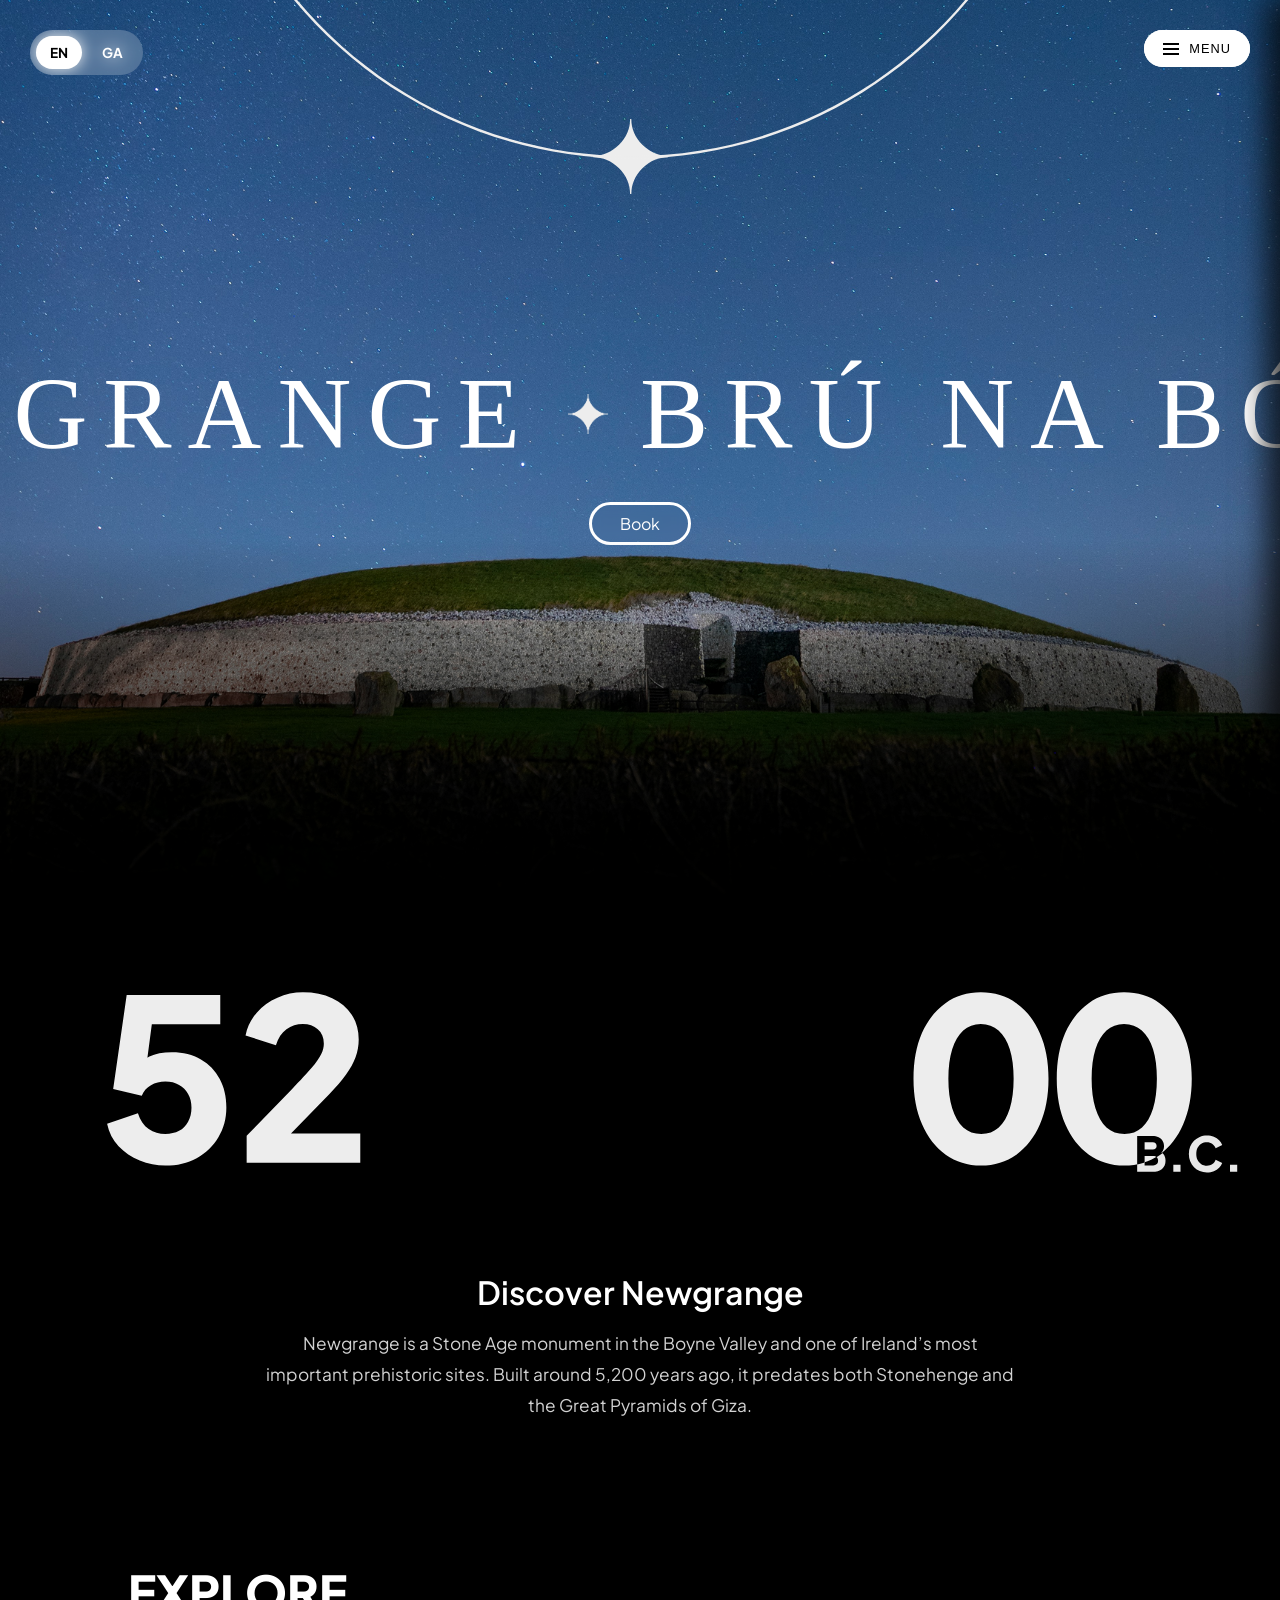
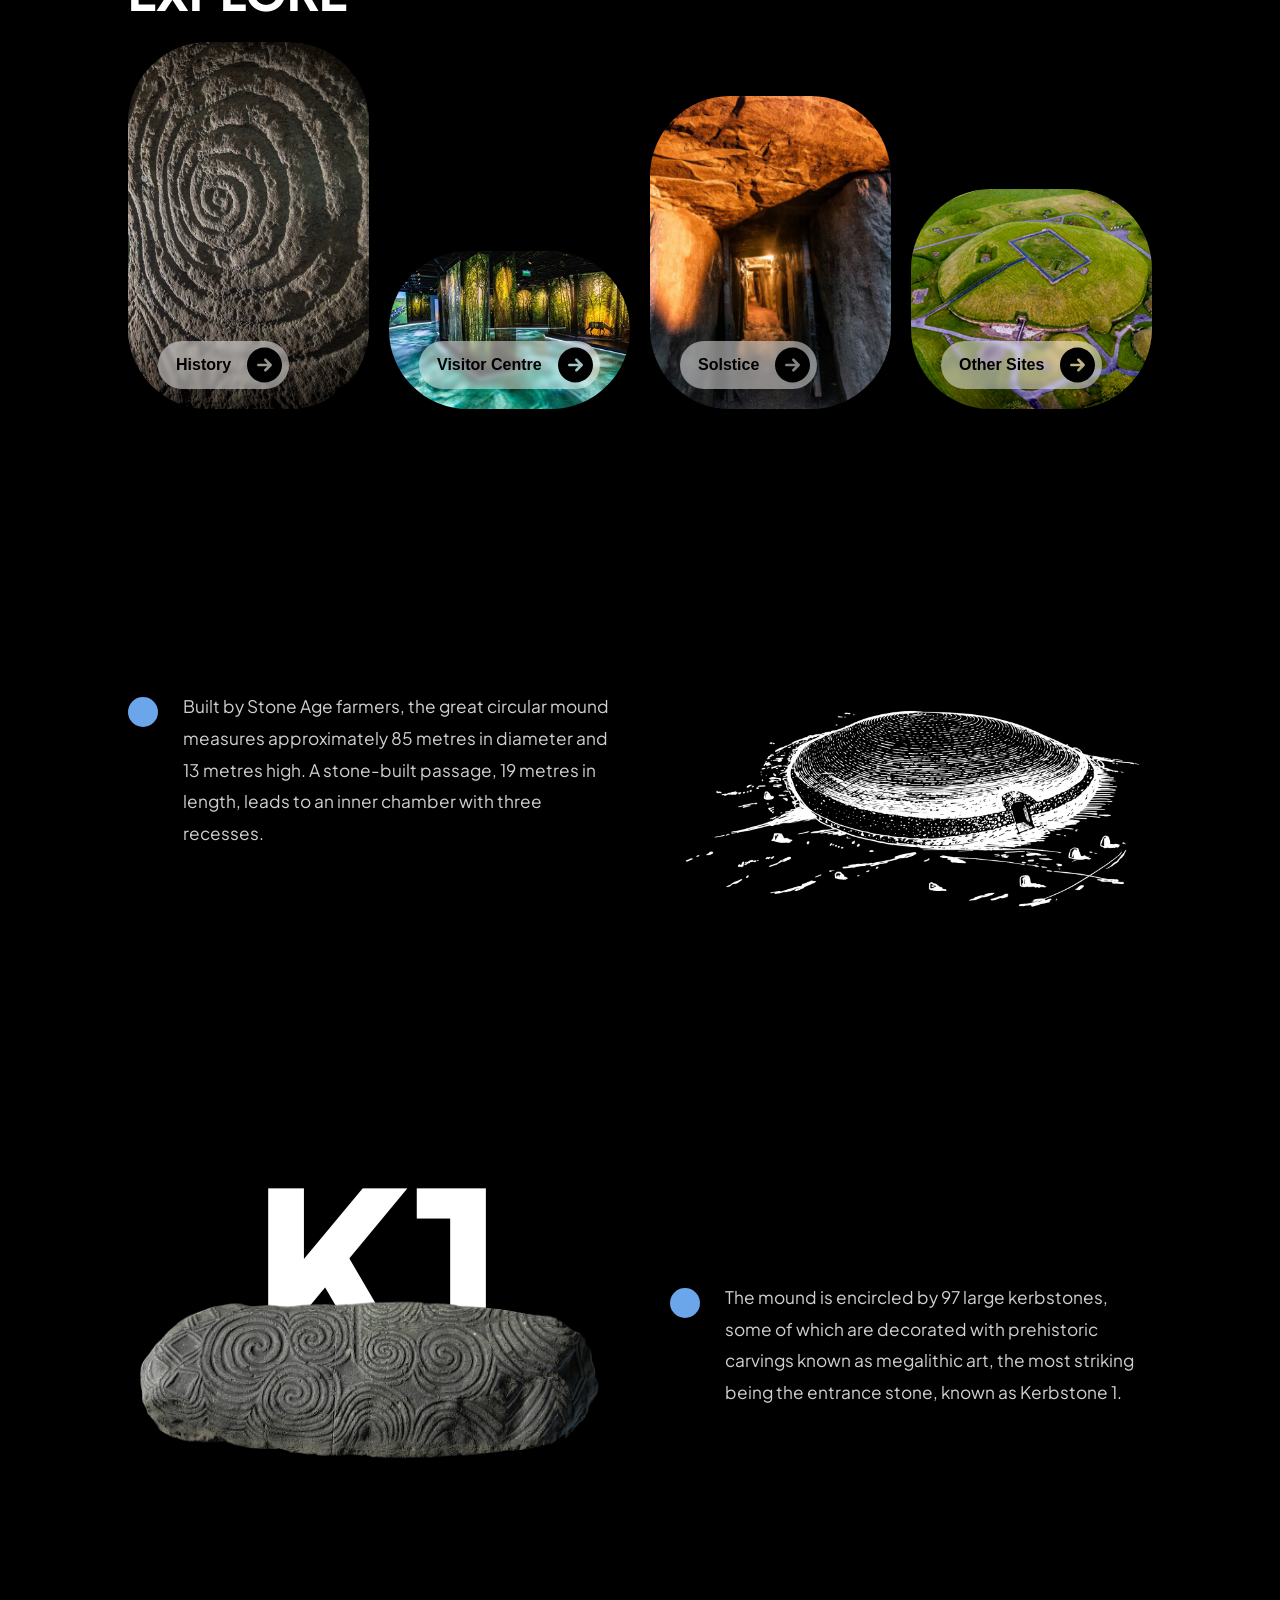
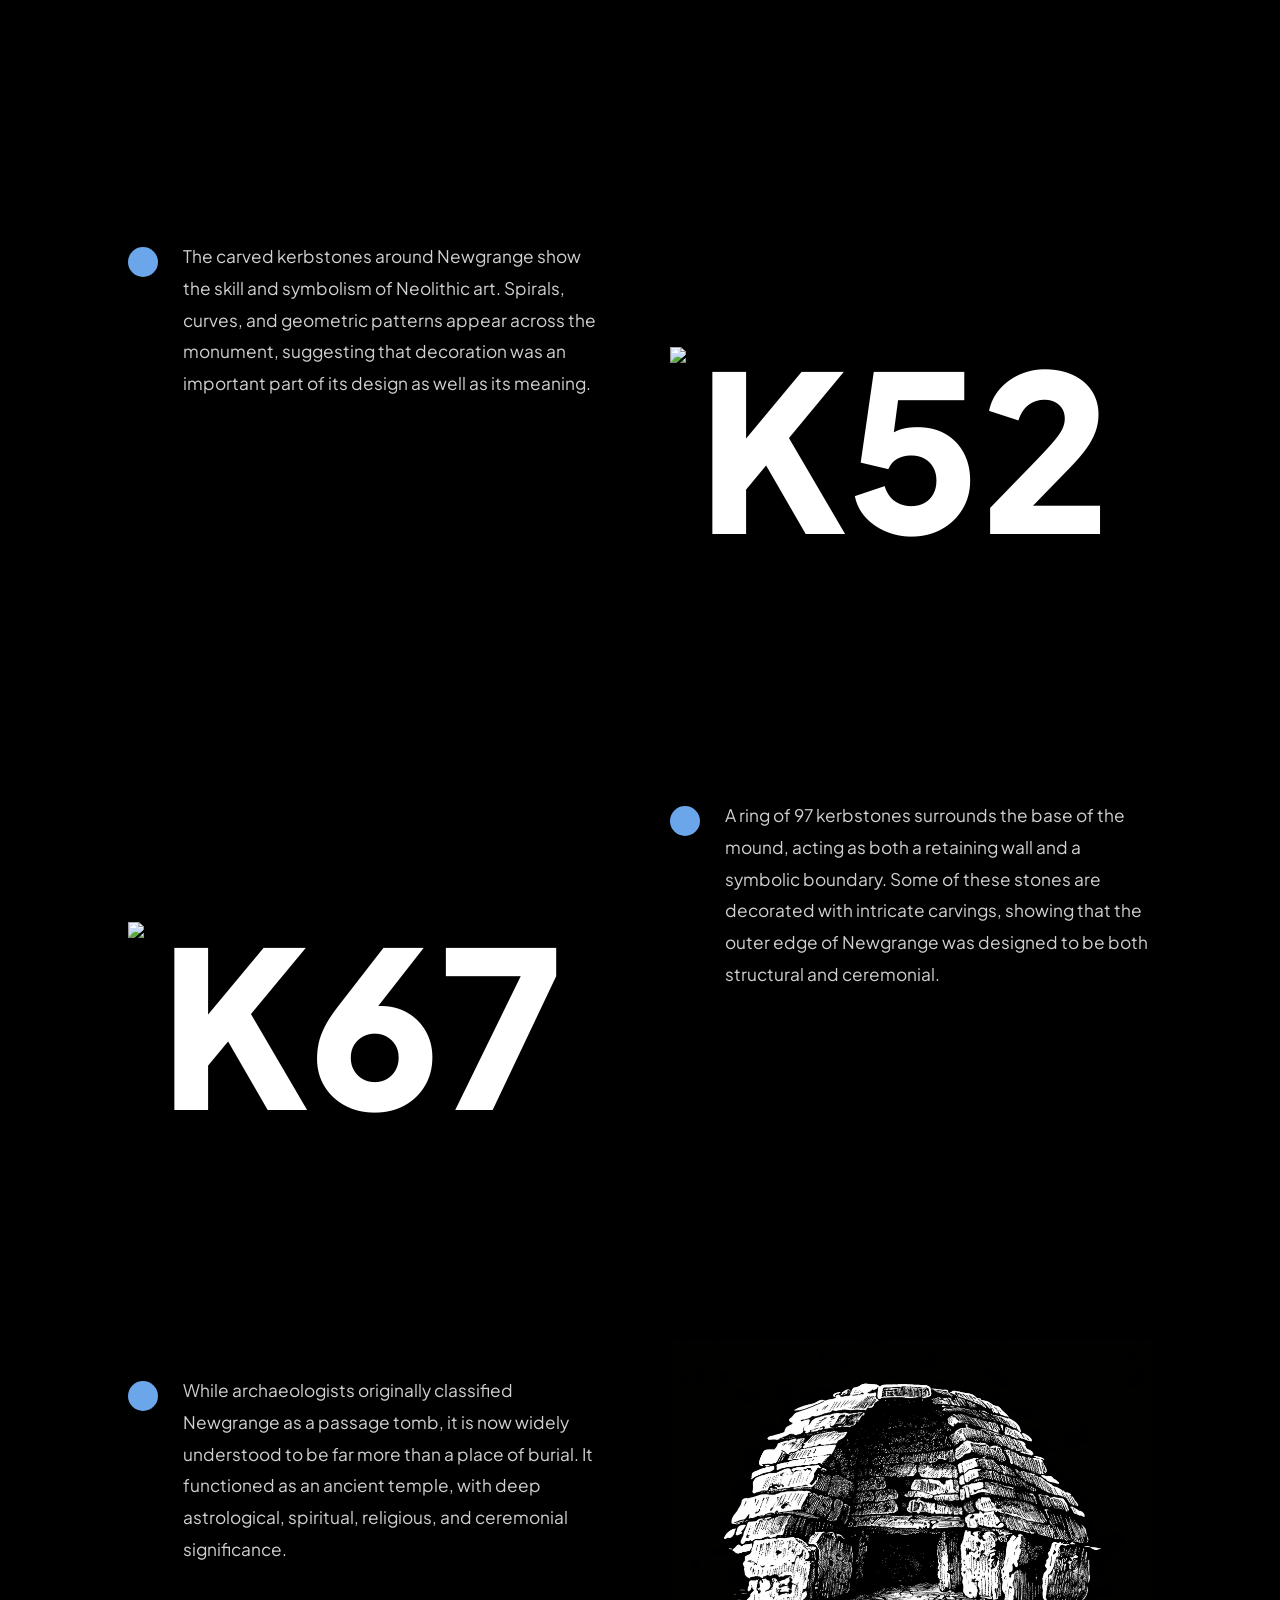
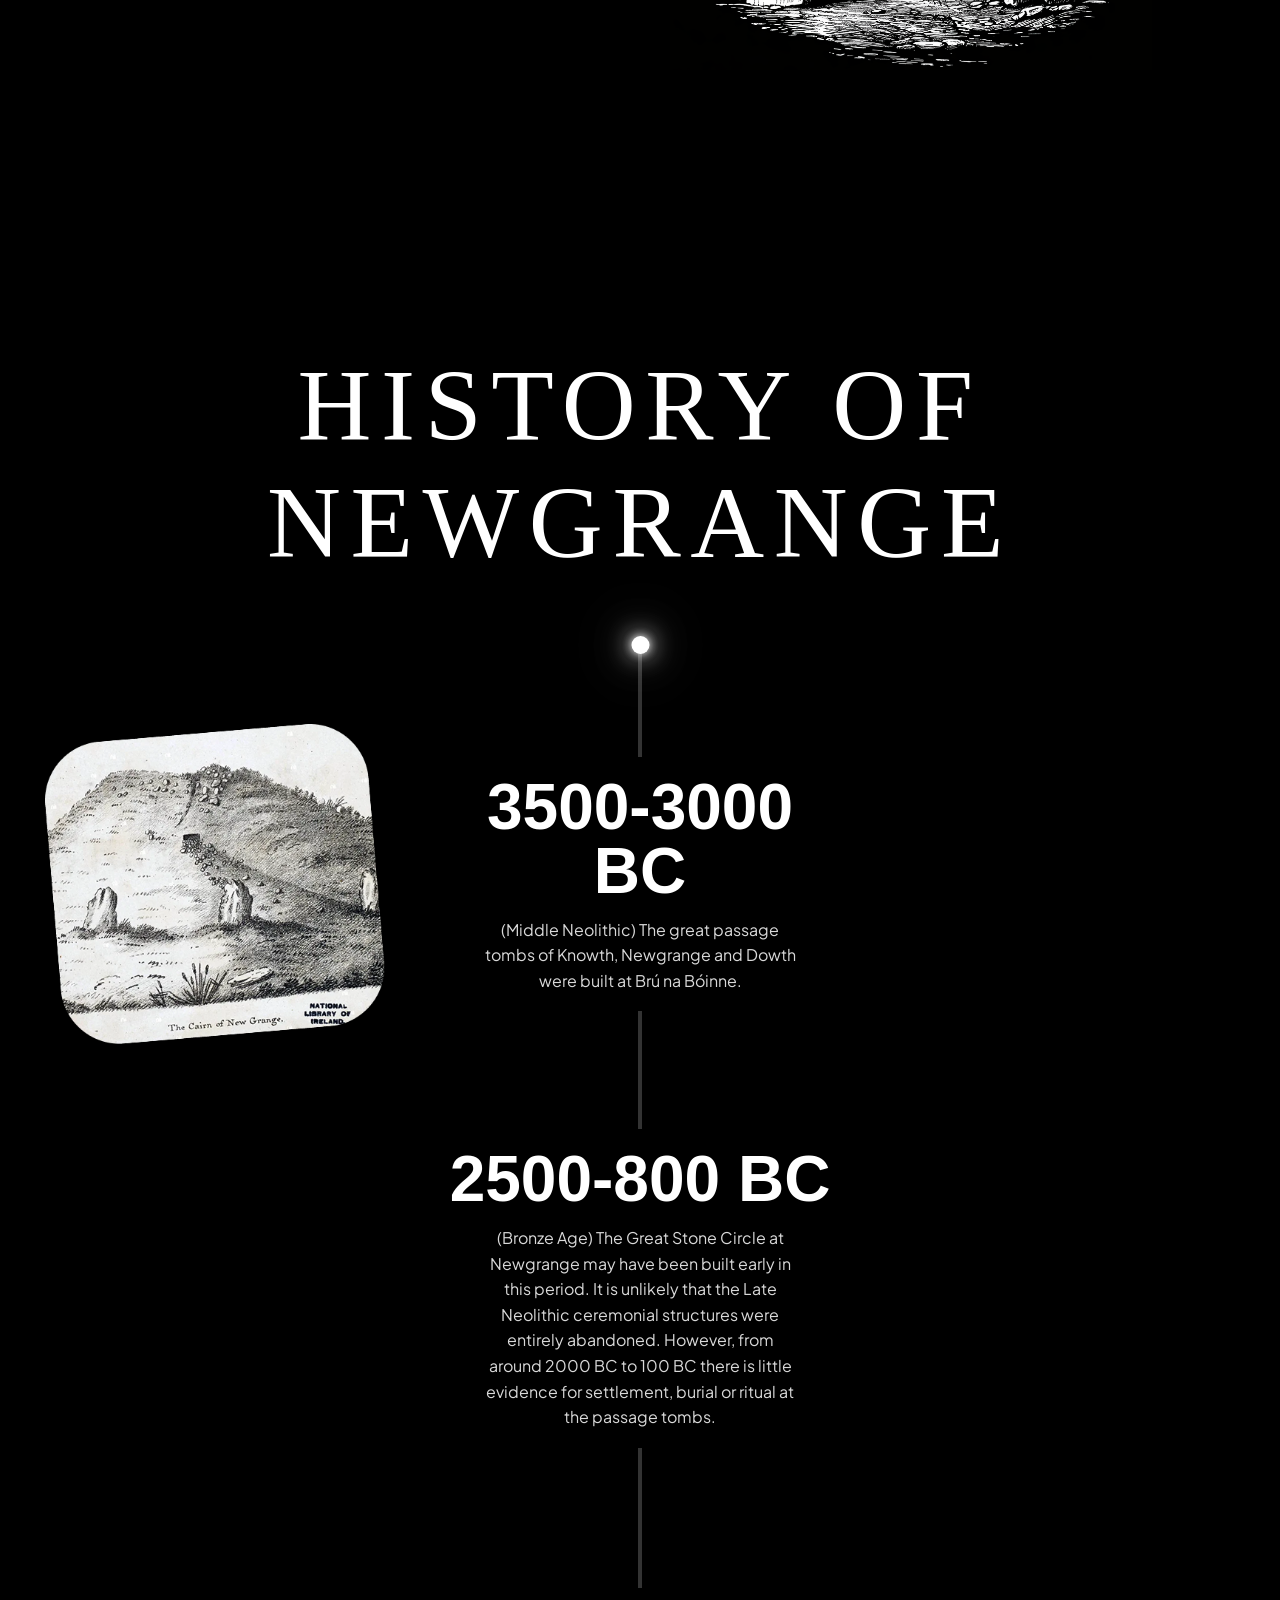
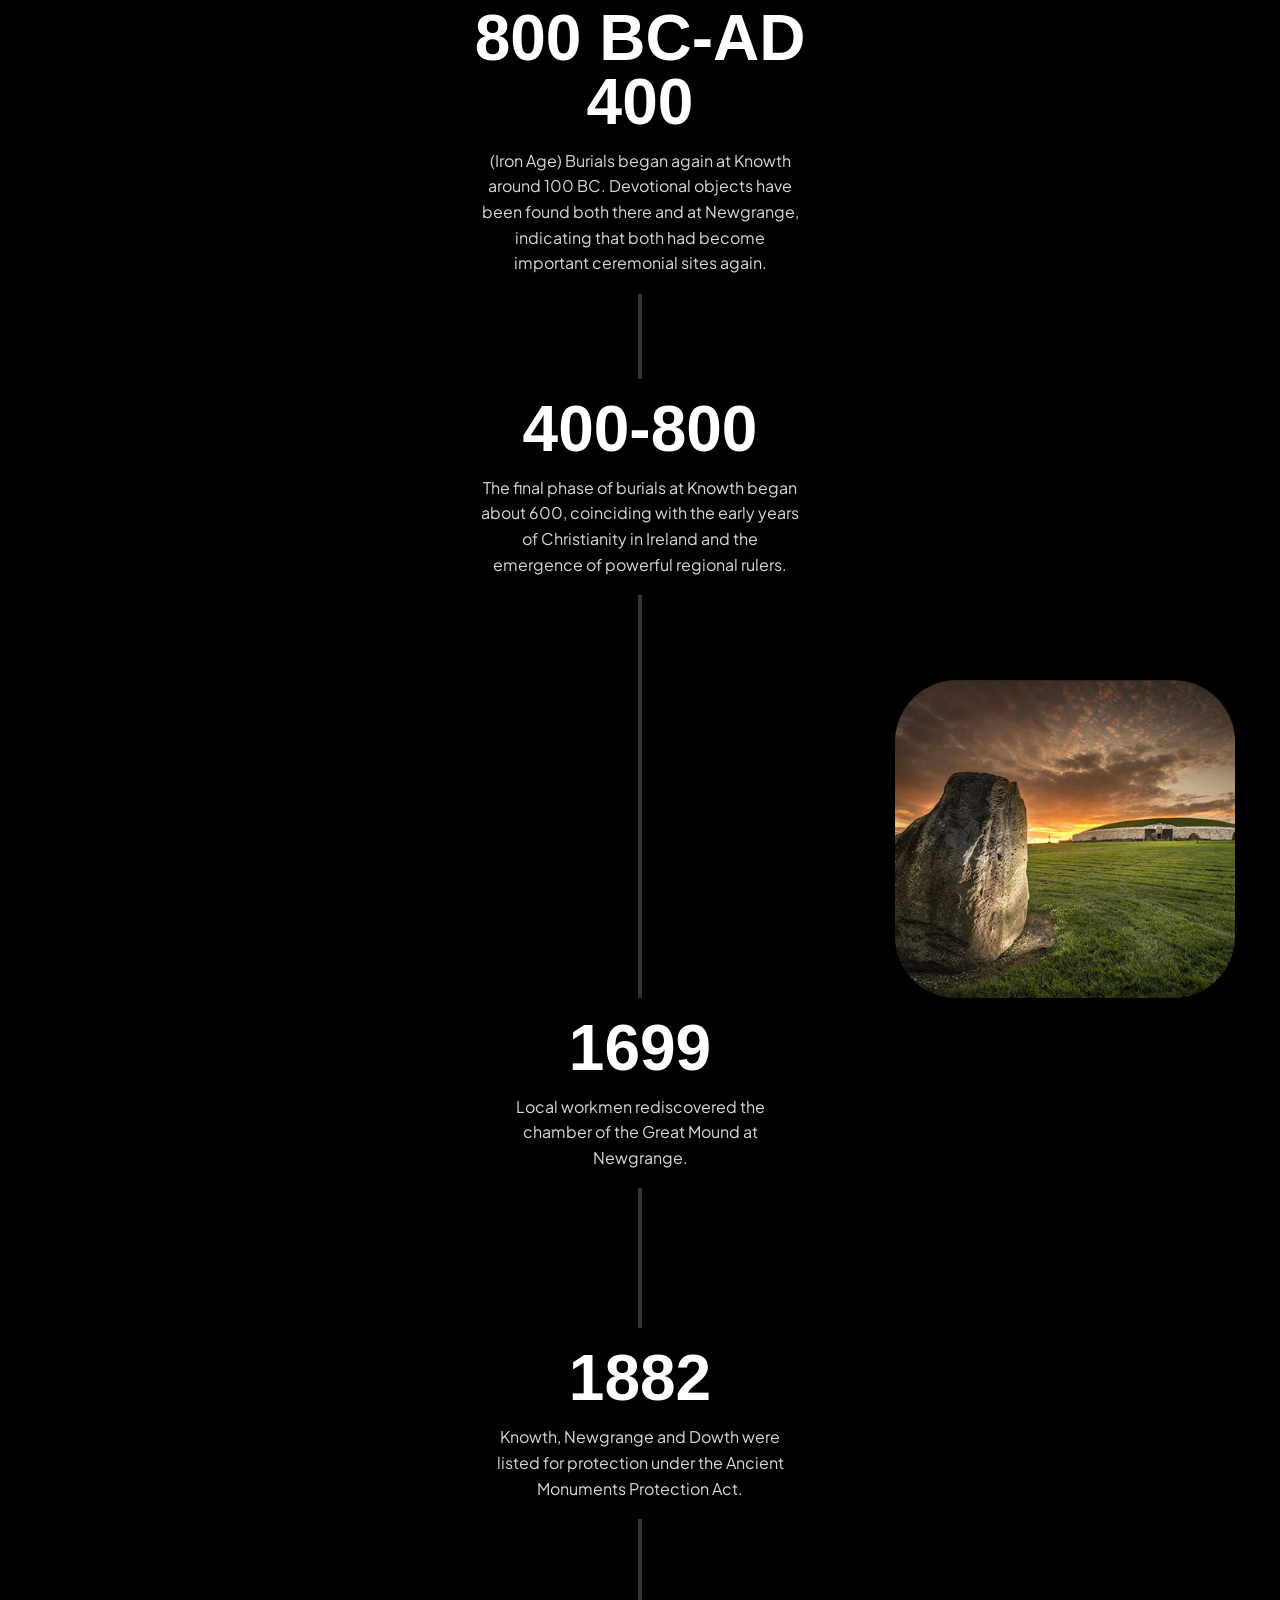
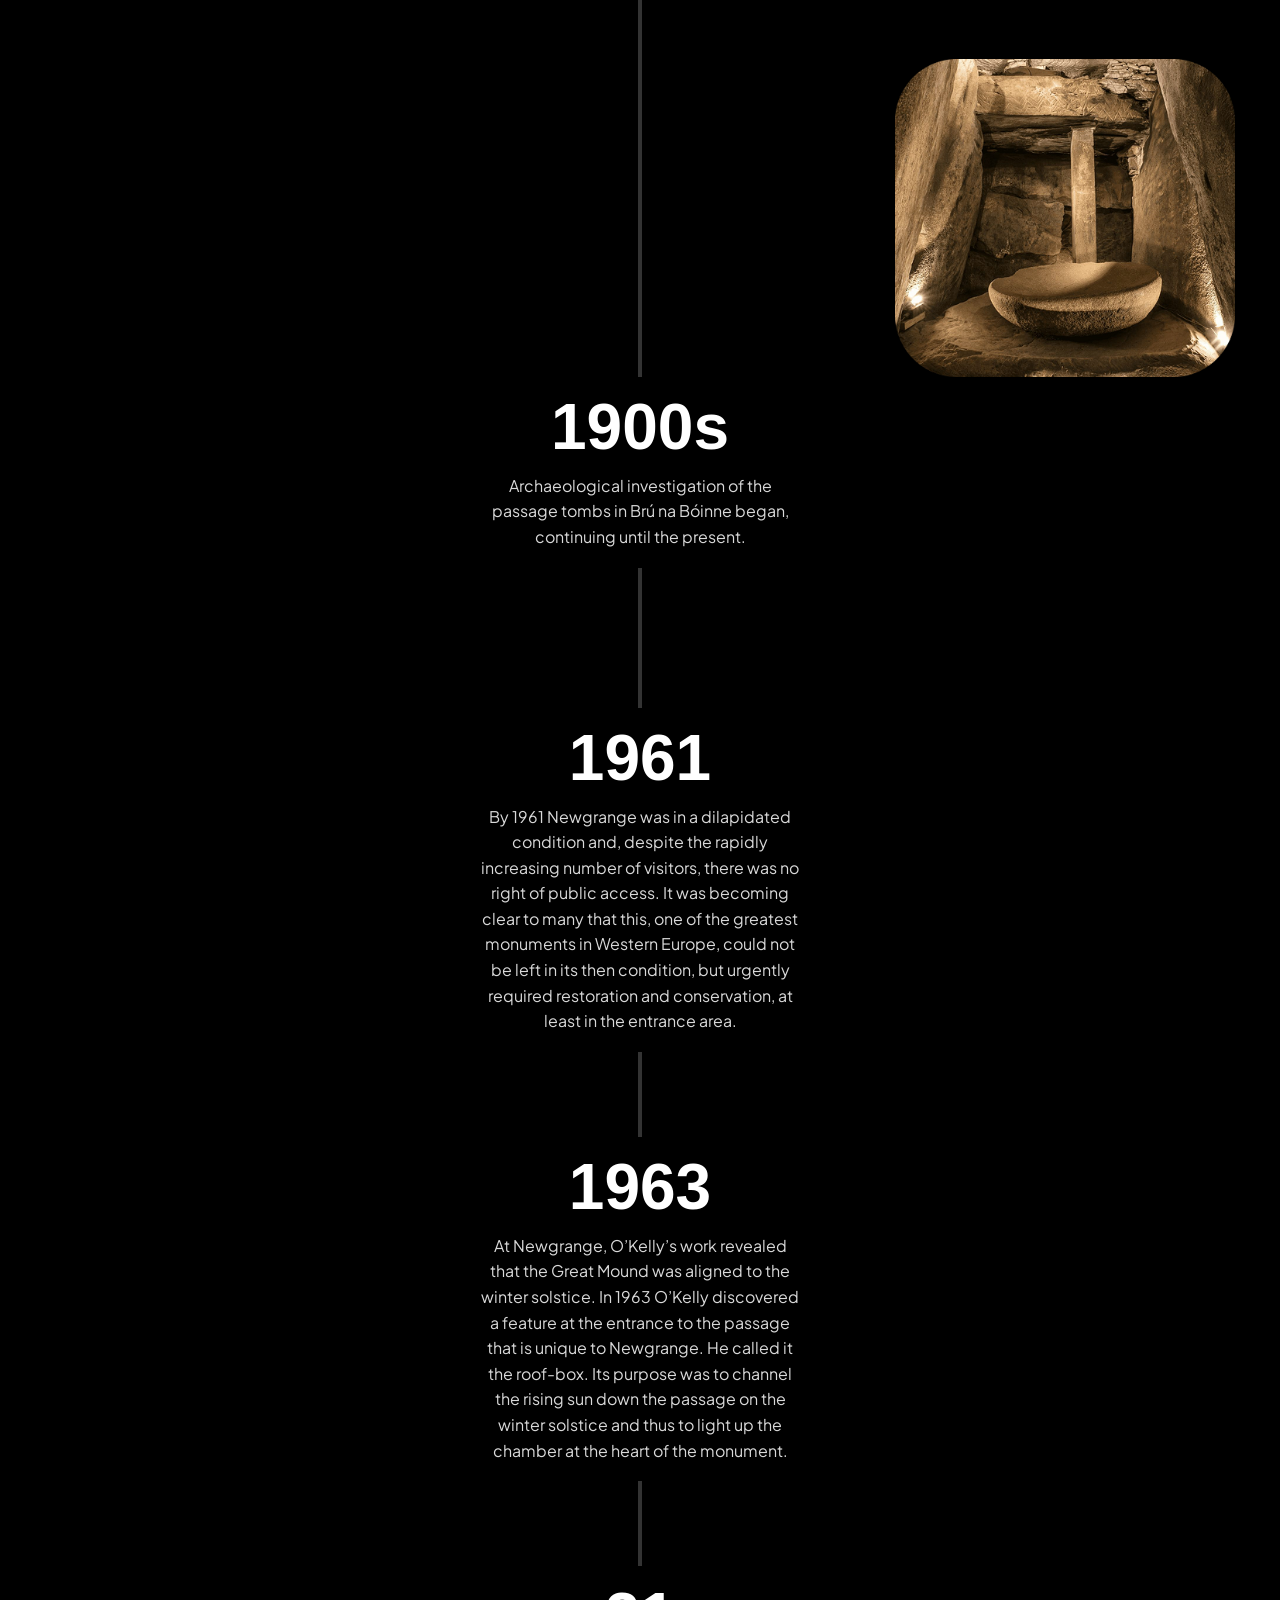
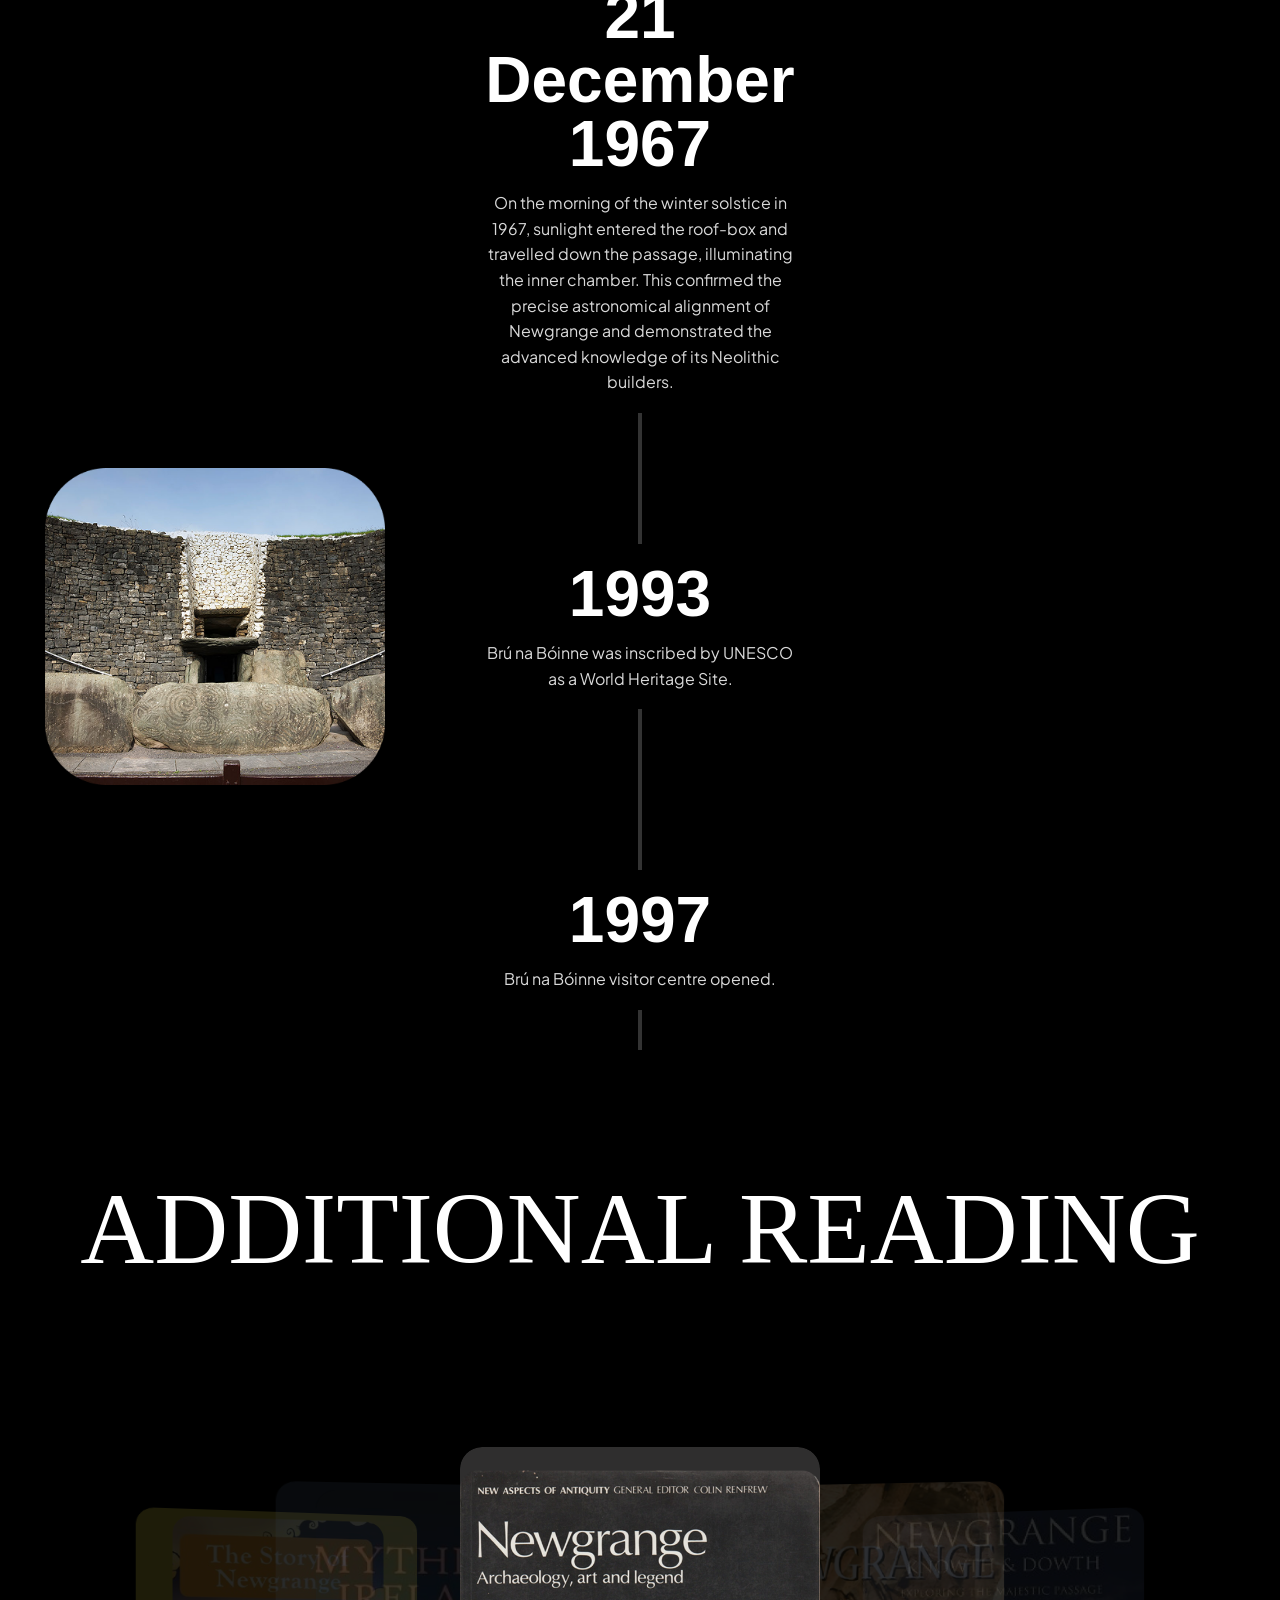
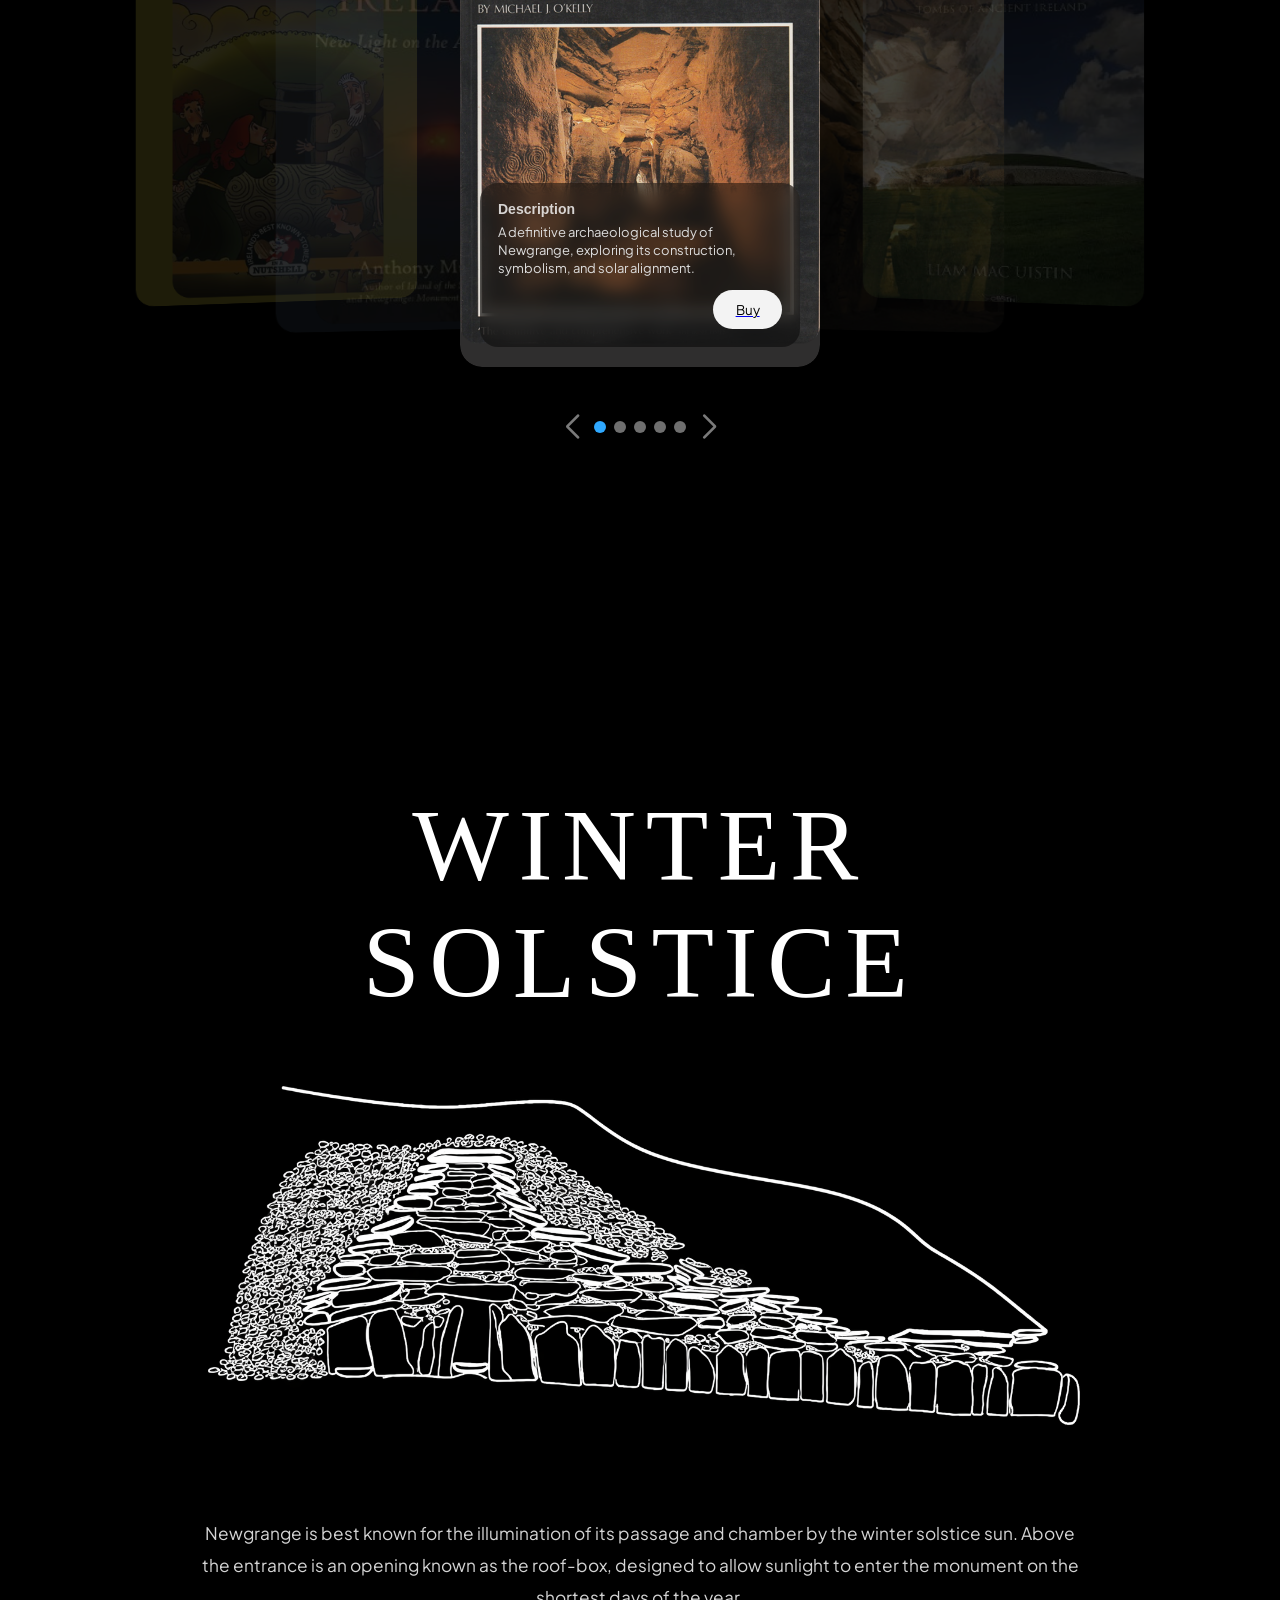
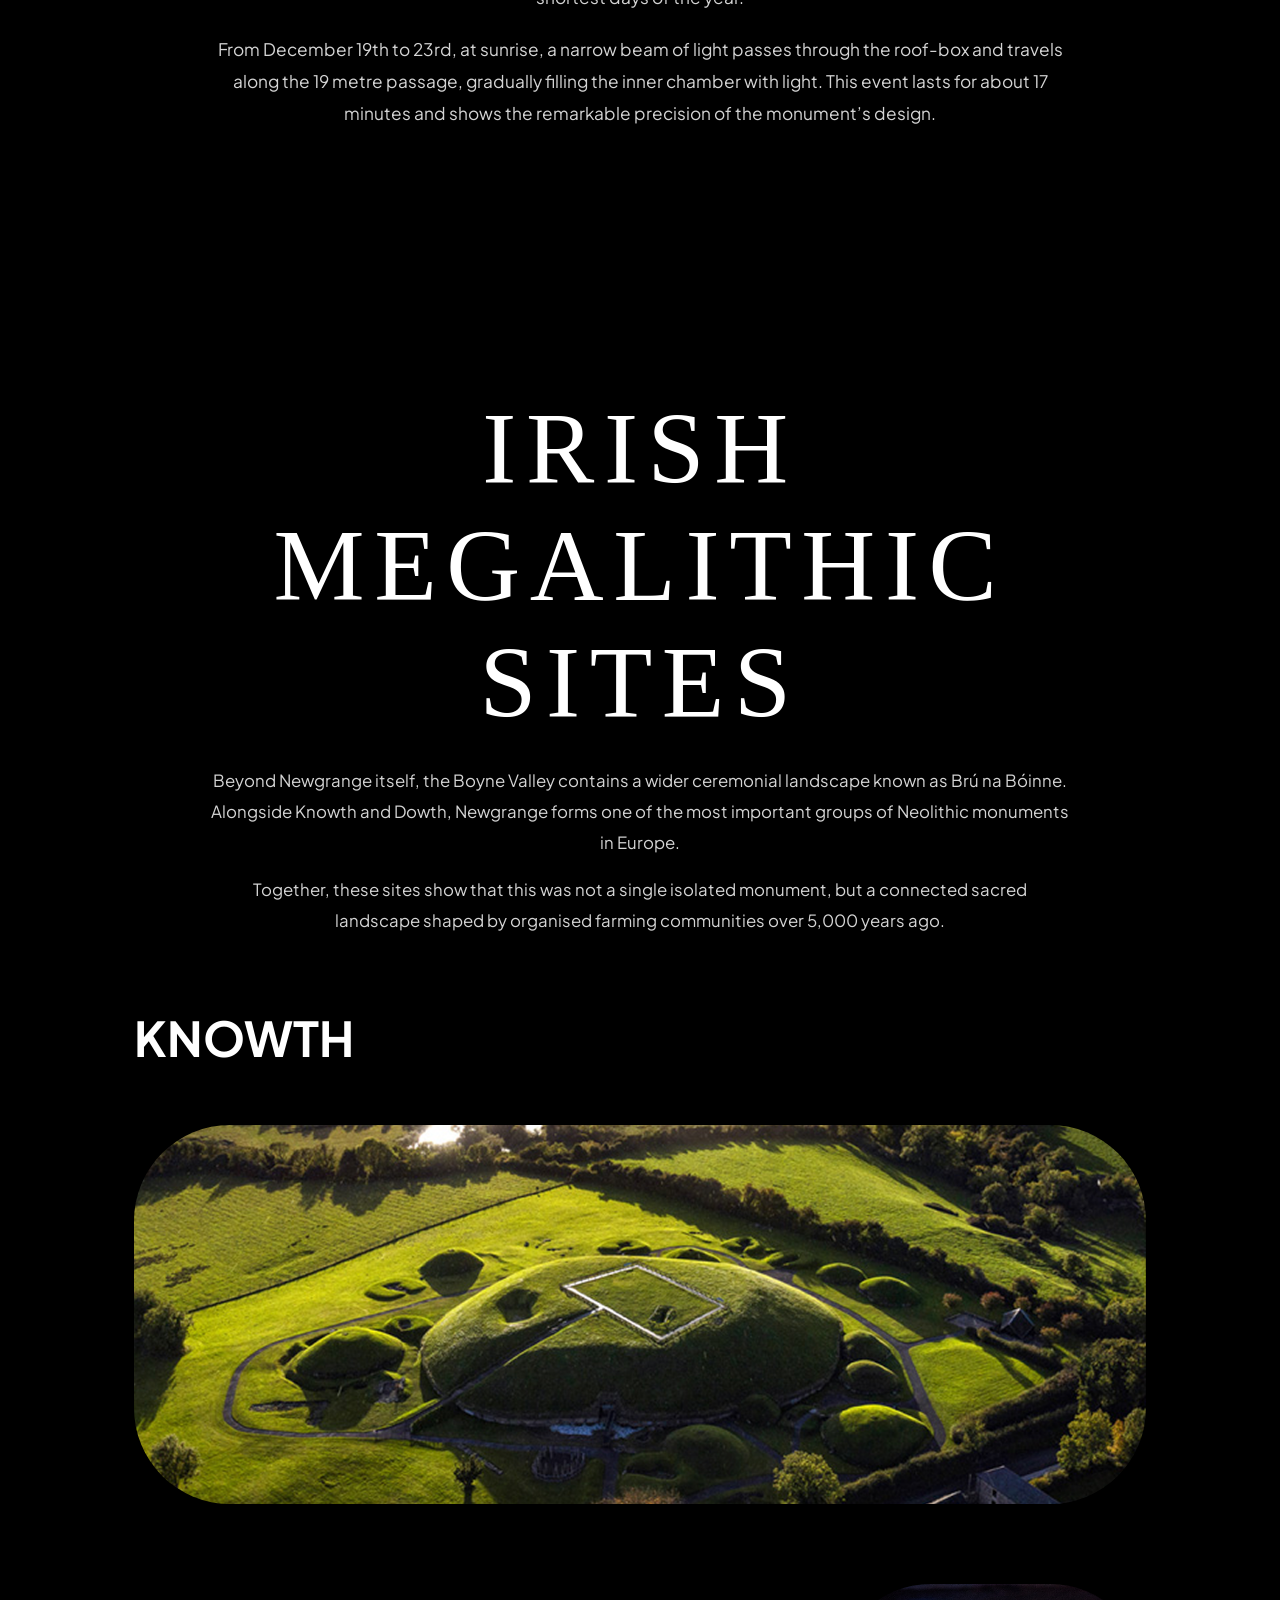
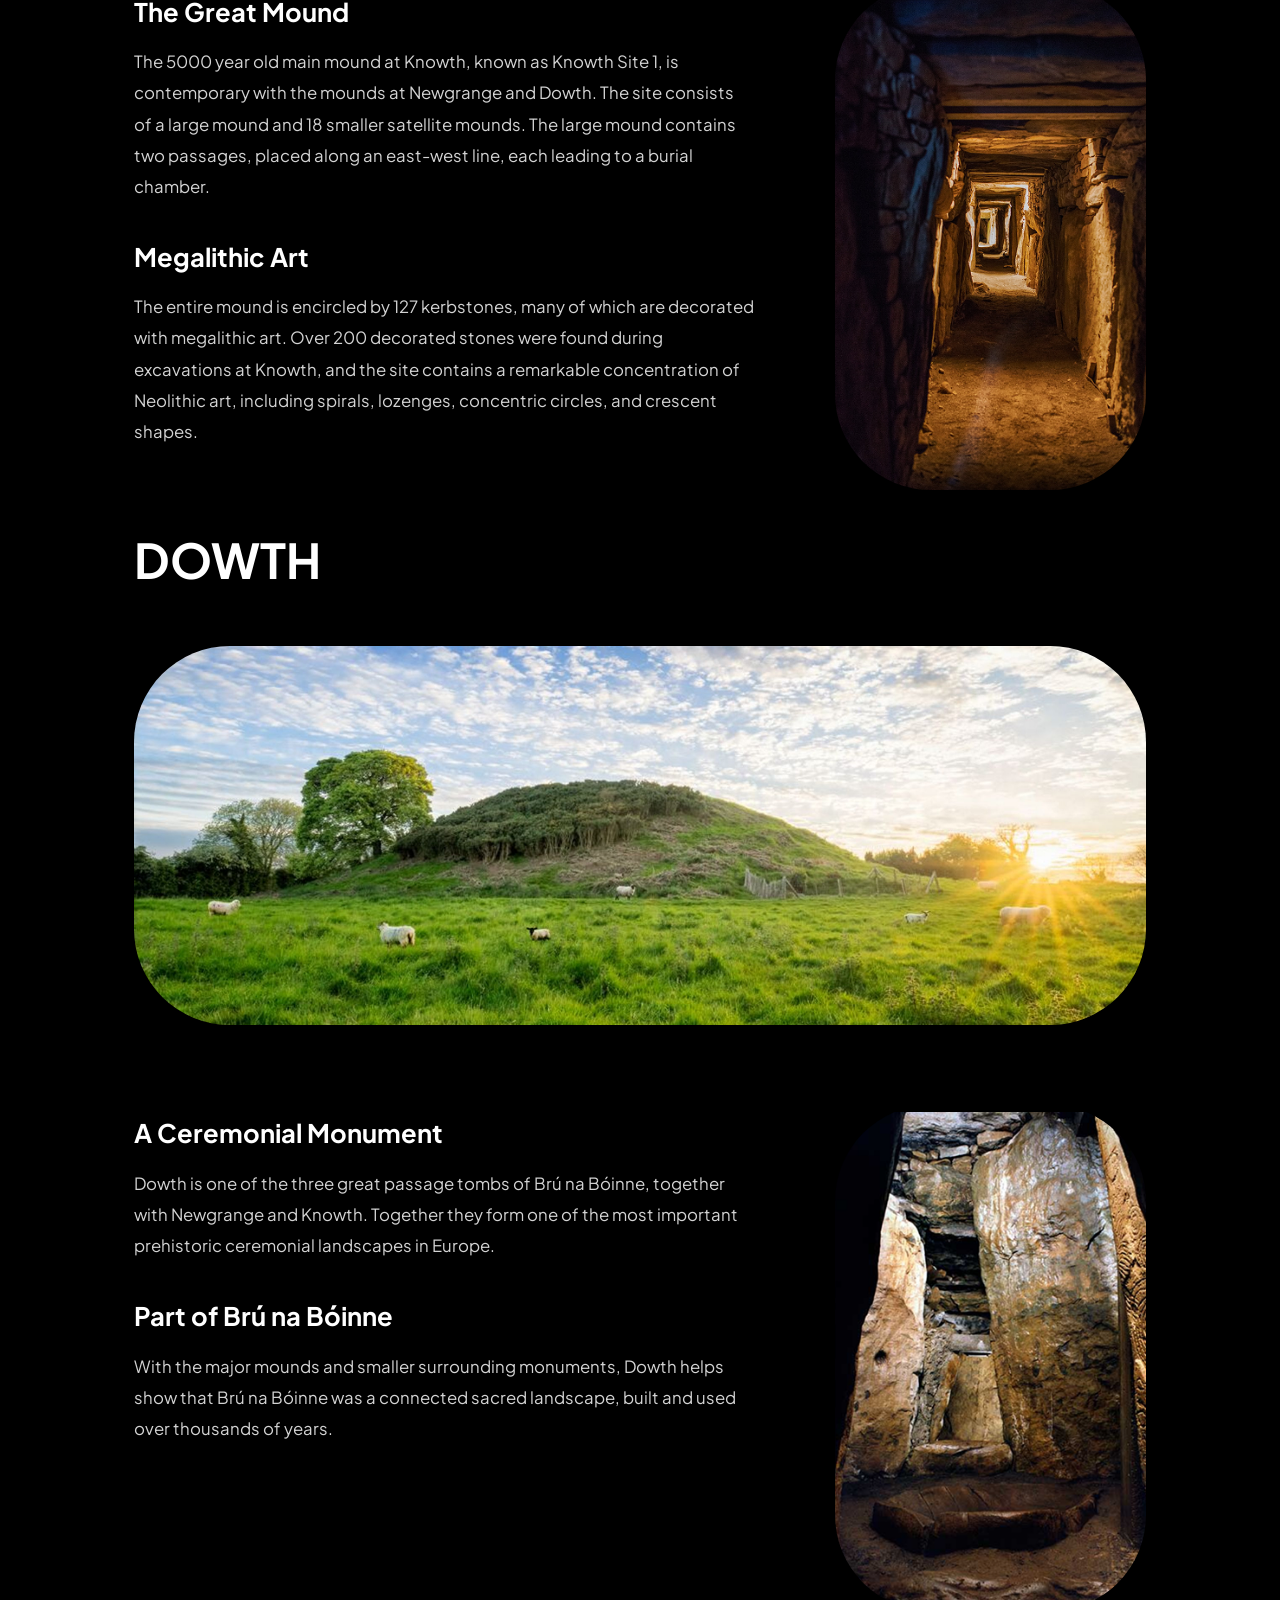
==== commit 63c4264e: "video and fixes" ====
--- a/docs/index.html
+++ b/docs/index.html
@@ -13,9 +13,6 @@
 <body>
 
 <section class="hero">
-  <div class="top-decoration">
-  <img src="./img/top-decoration.svg">
-</div>
   <div class="overlay">
     <div class="hero-content">
       <div class="top-decoration">
@@ -31,8 +28,6 @@
         </div>
       </div>
 
-      <a href="https://brunaboinne.admit-one.eu/" class="hero-button" aria-label="Book a tour" data-i18n data-en="Book" data-ga="Cuir in Áirithe">Book</a>
-    </div>
     <a href="https://brunaboinne.admit-one.eu/" class="hero-button" aria-label="Book a tour" data-i18n data-en="Book" data-ga="Cuir in Áirithe"> Book </a>
   </div>
 </section>
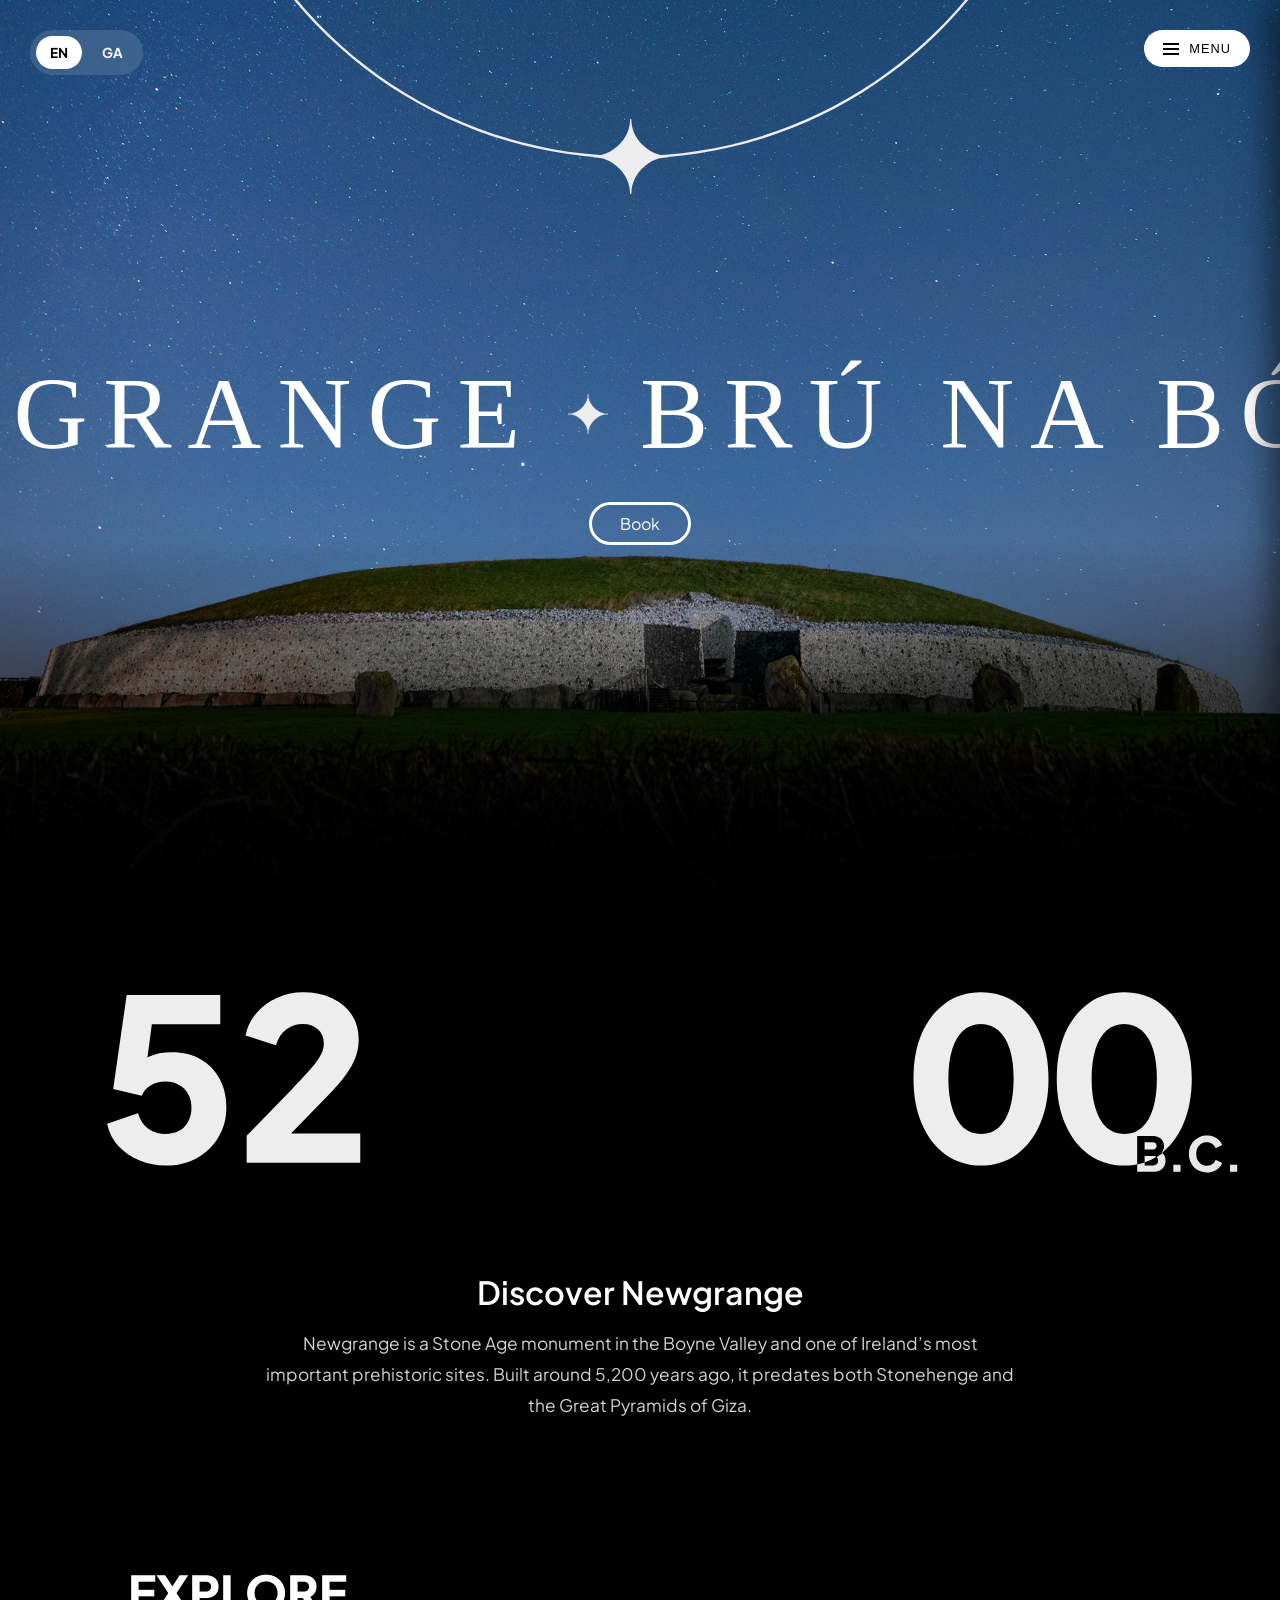
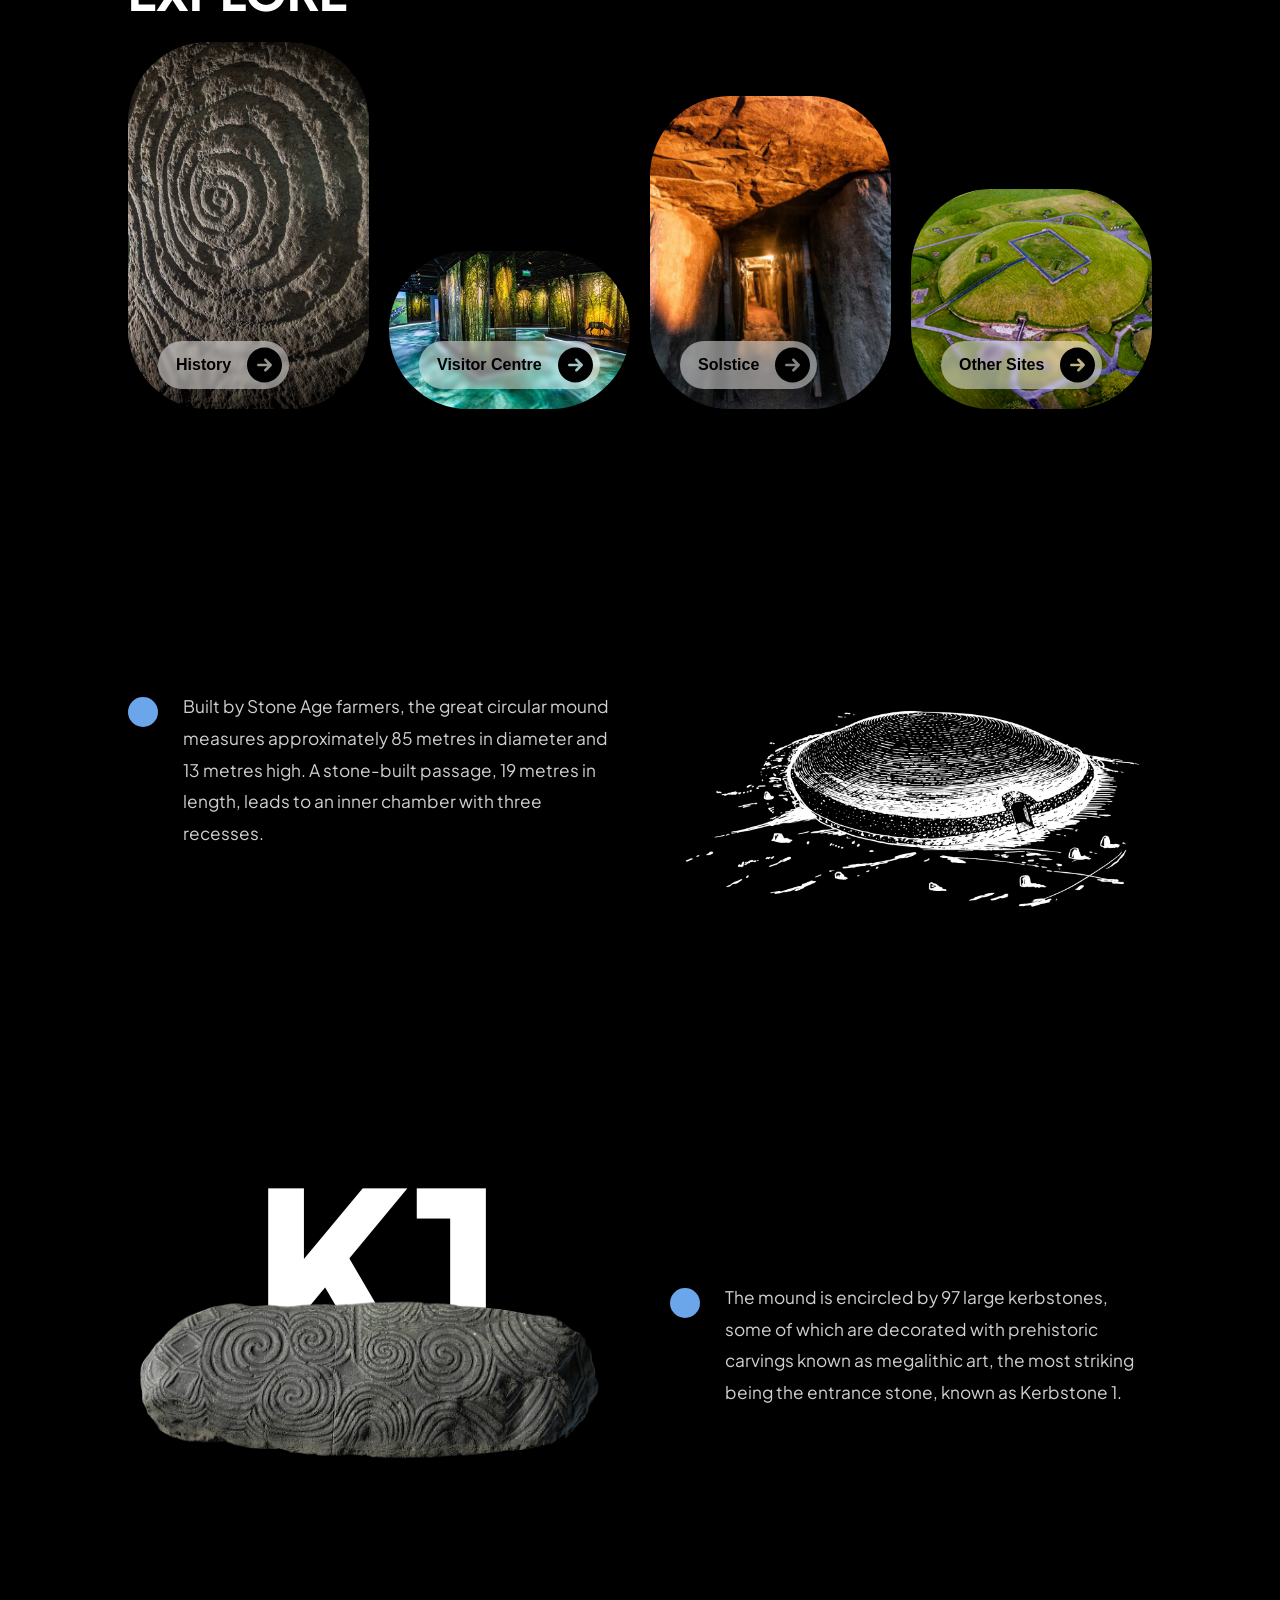
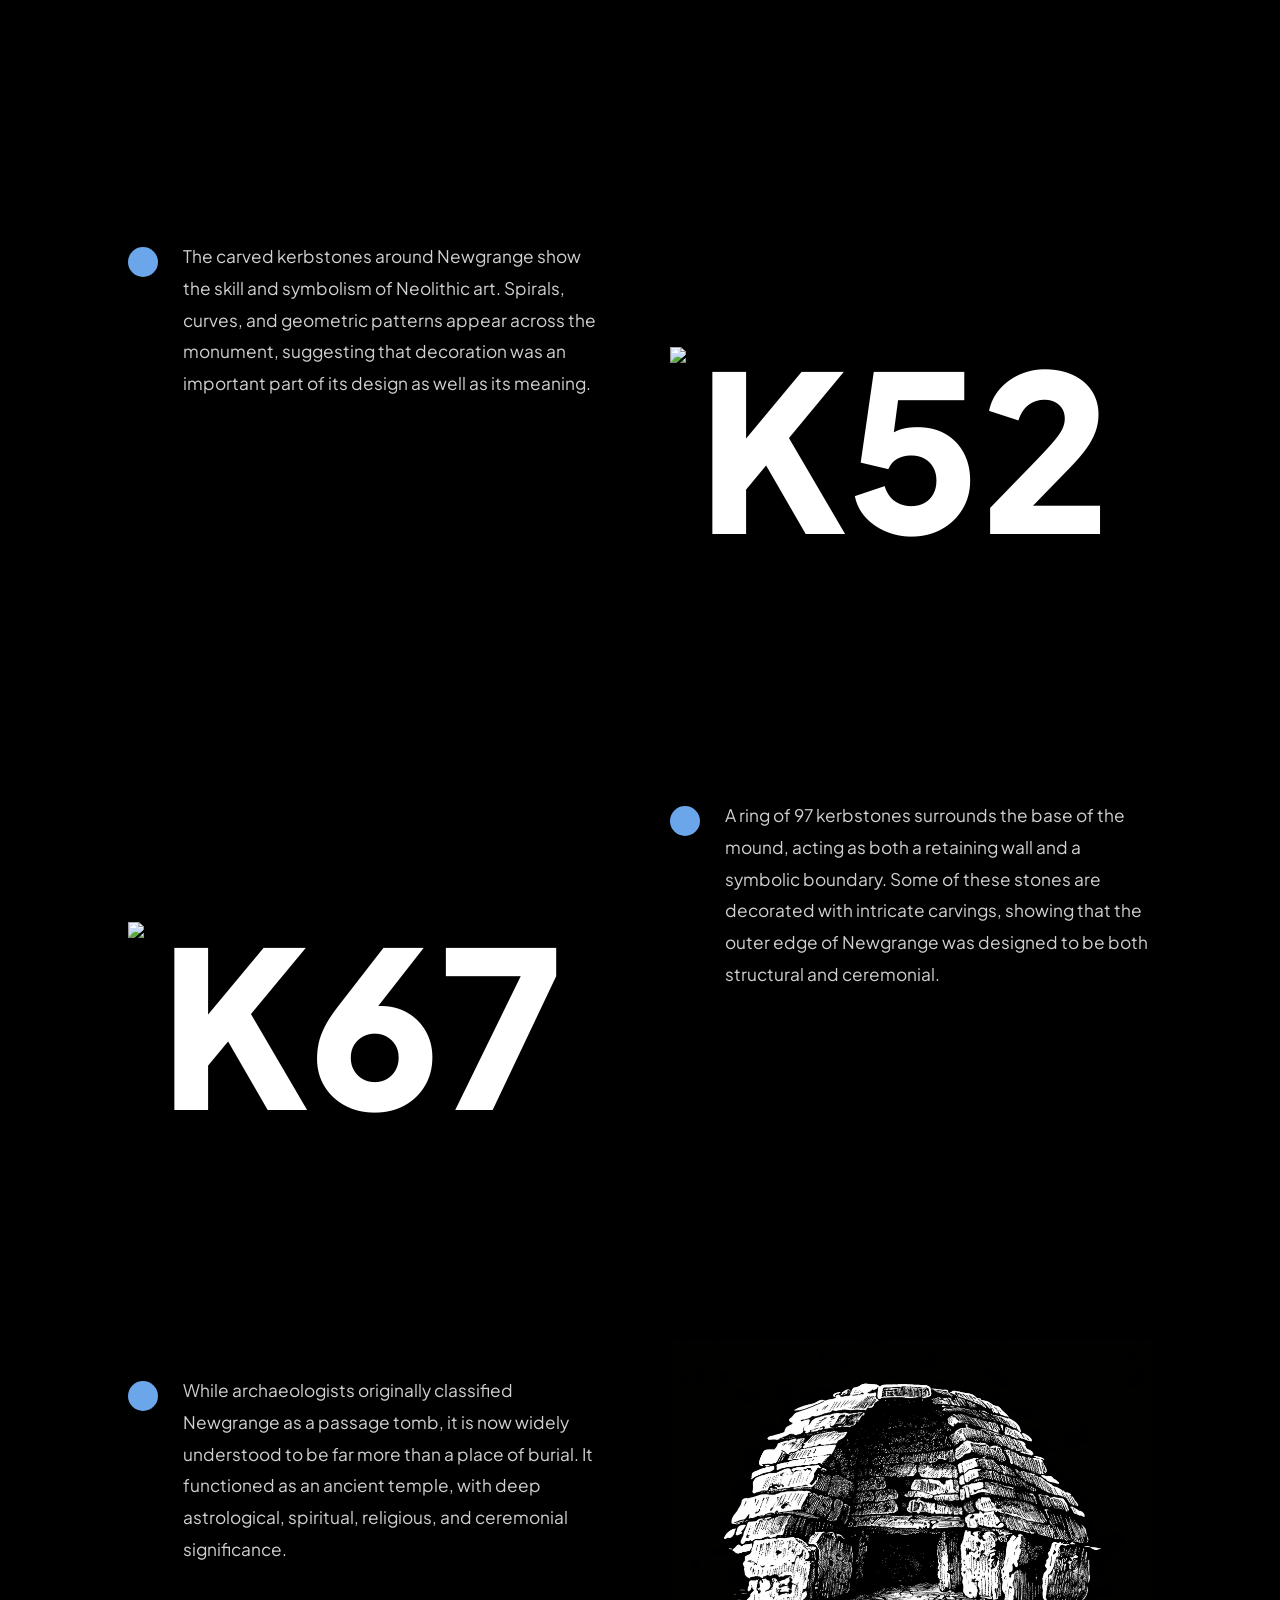
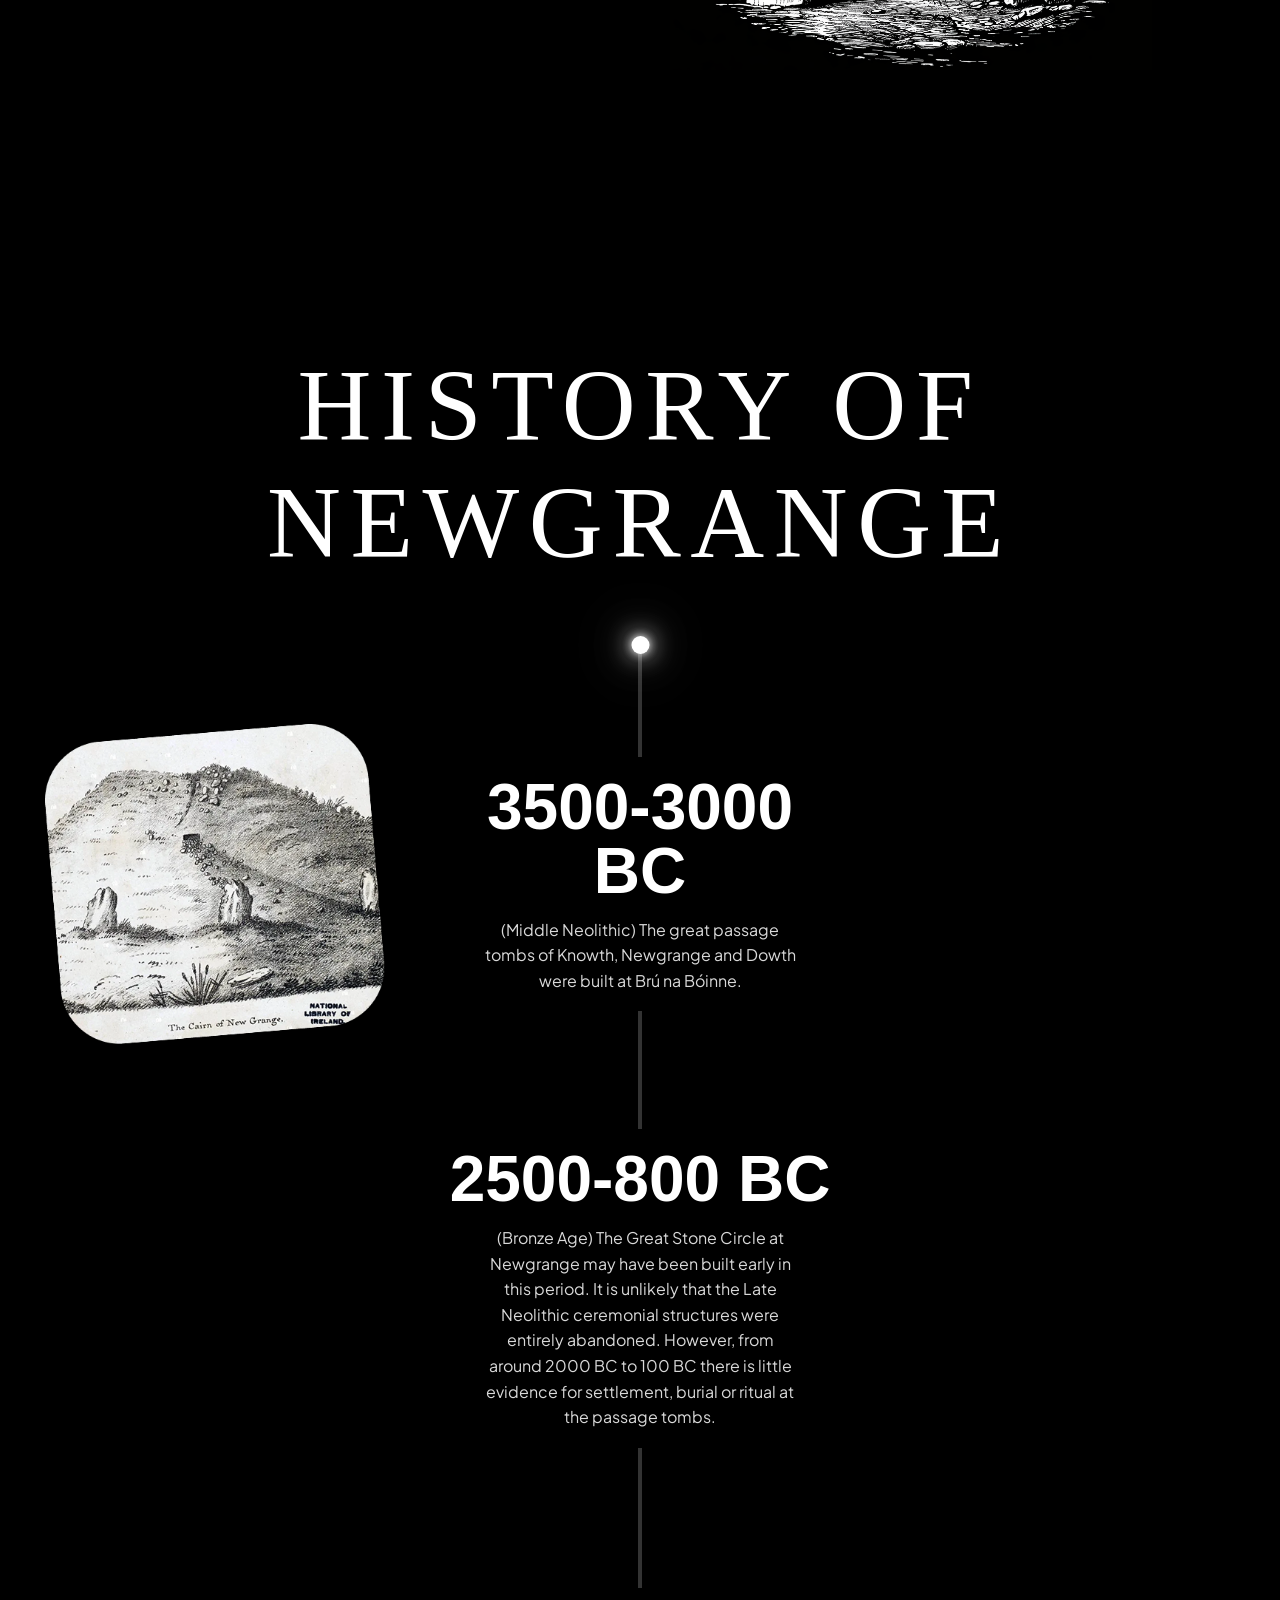
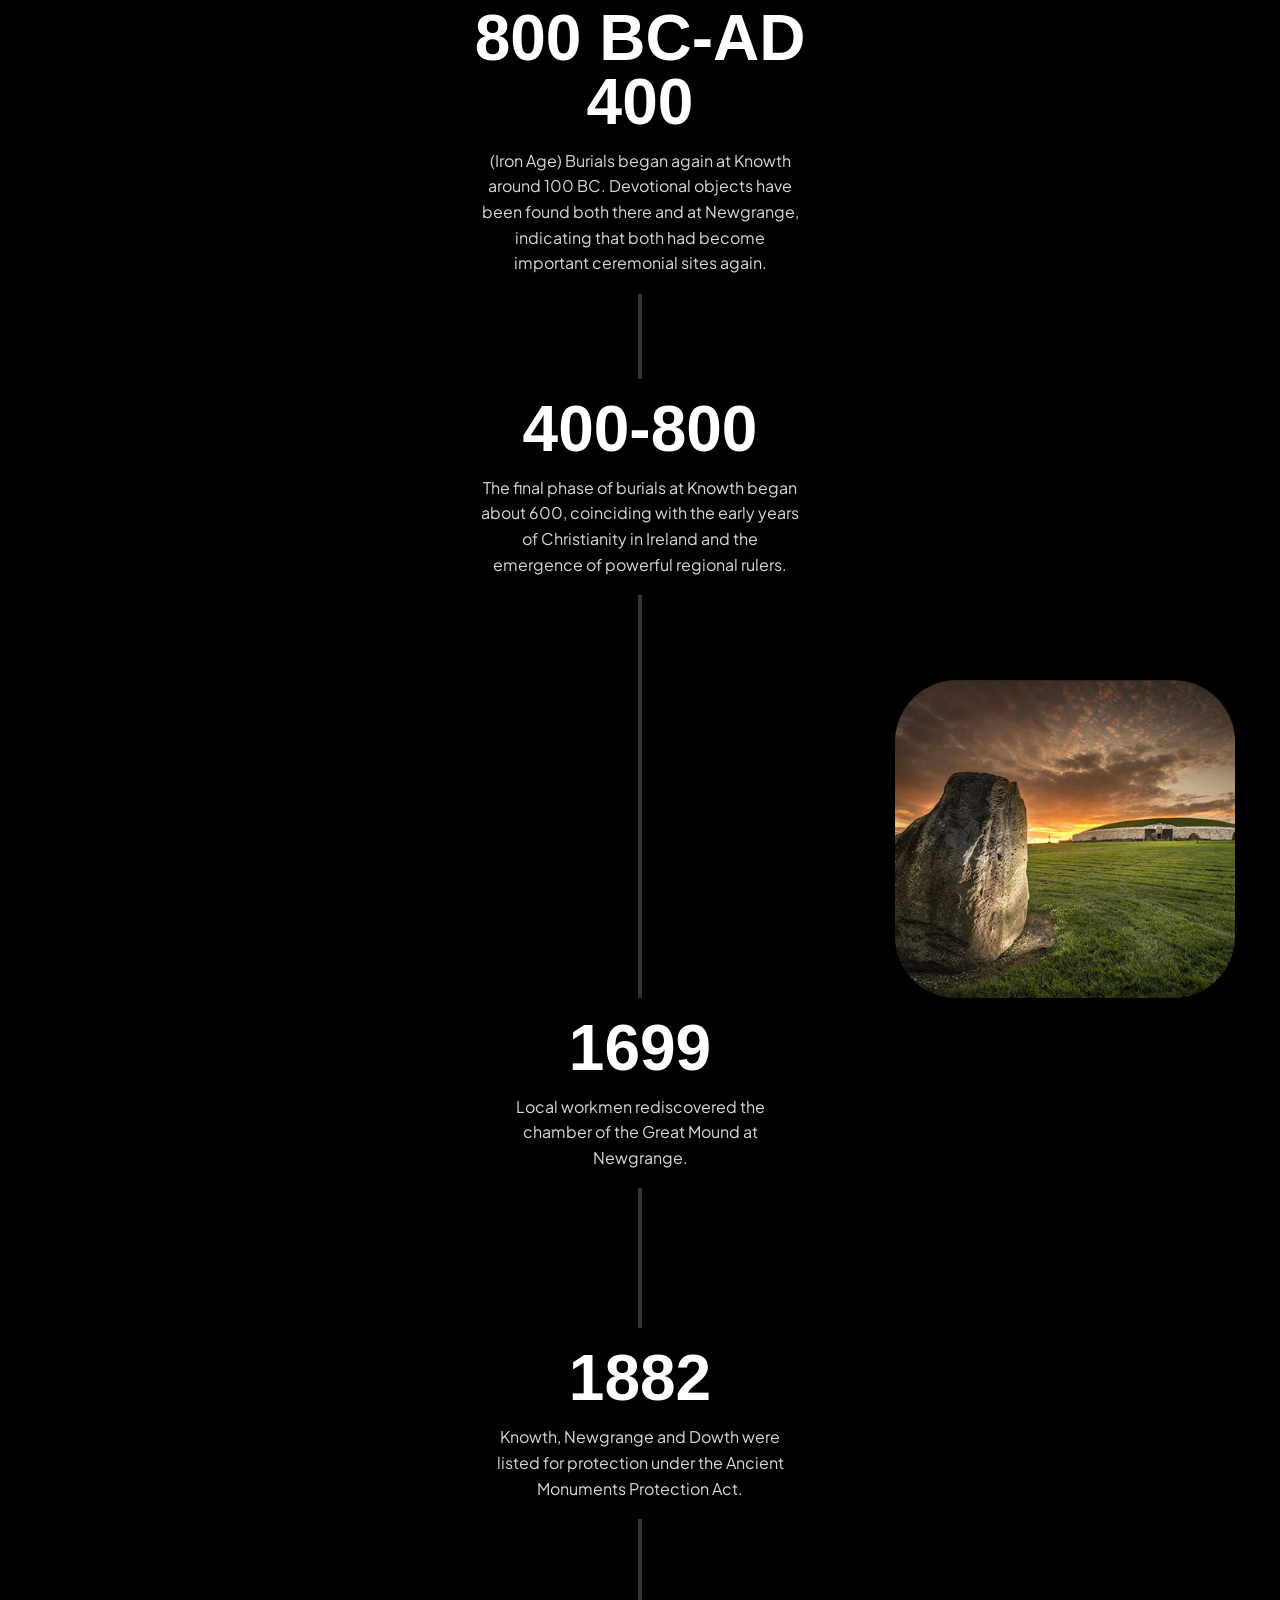
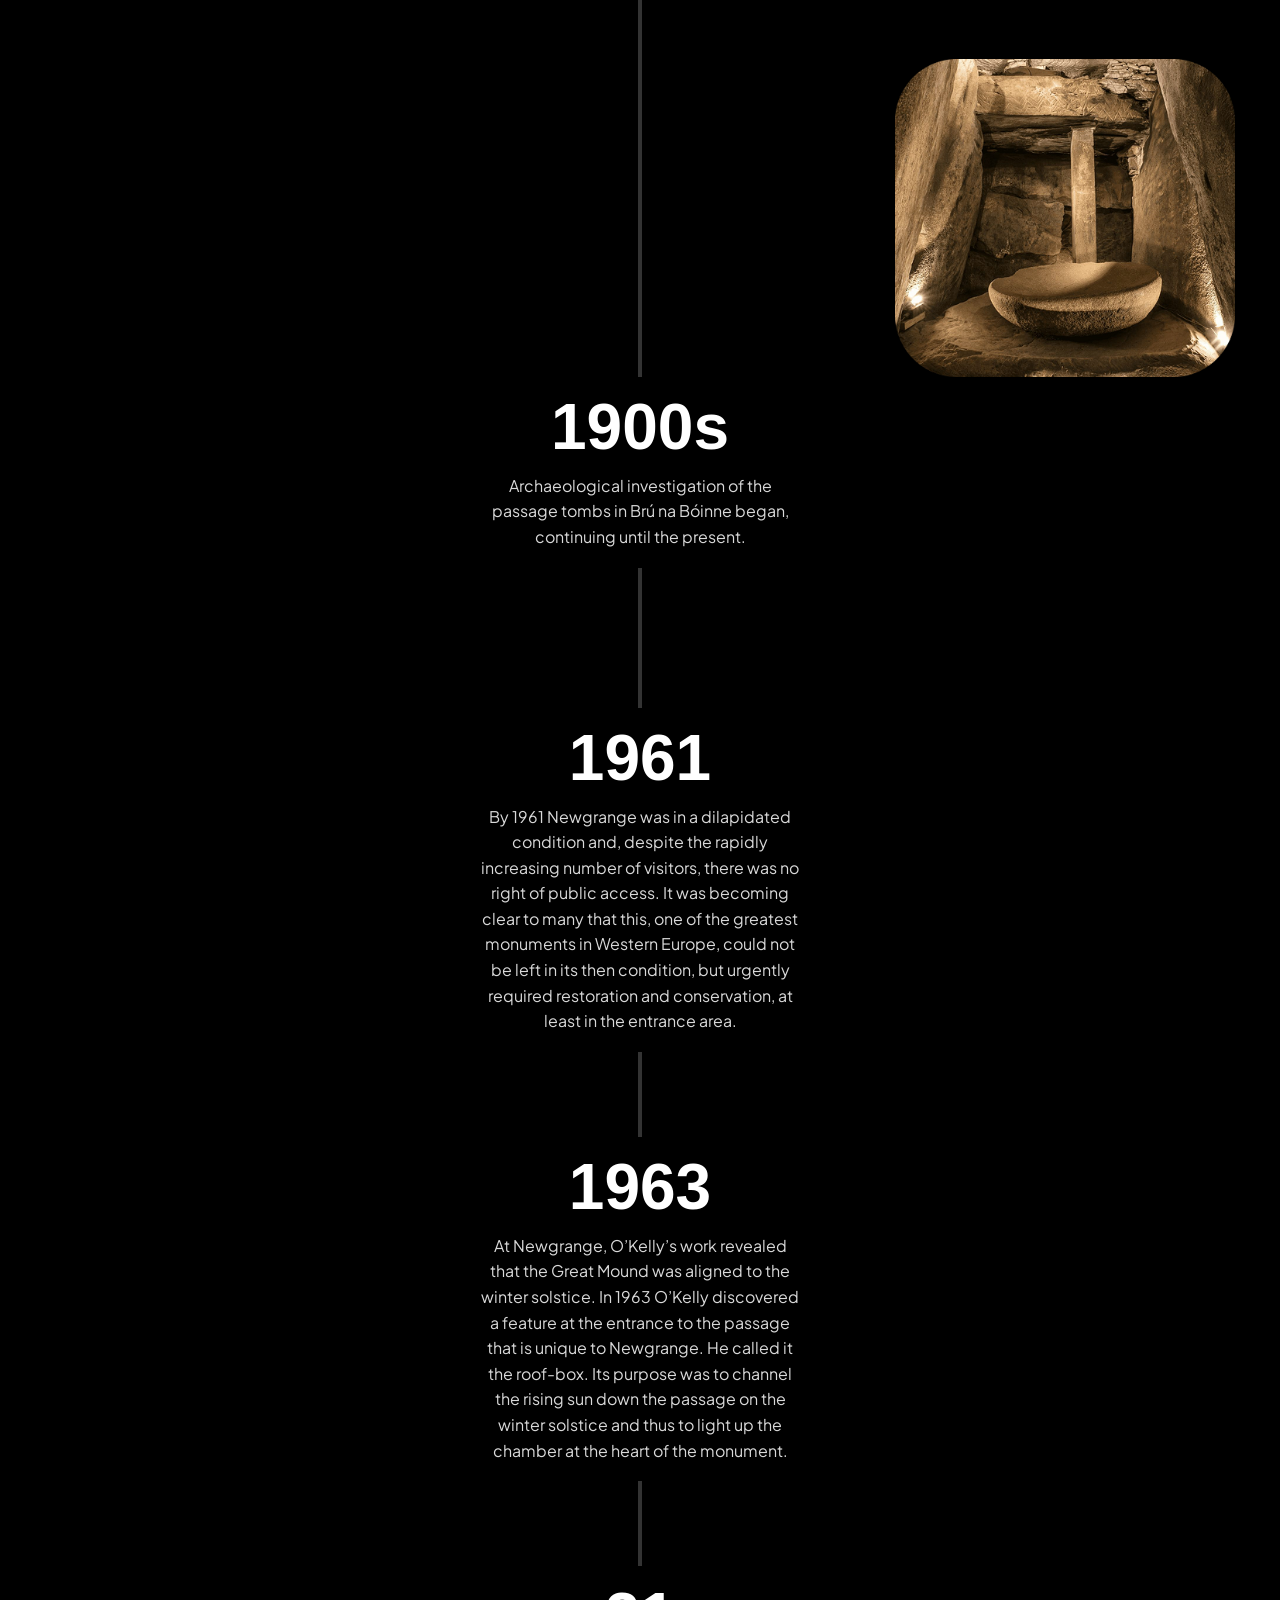
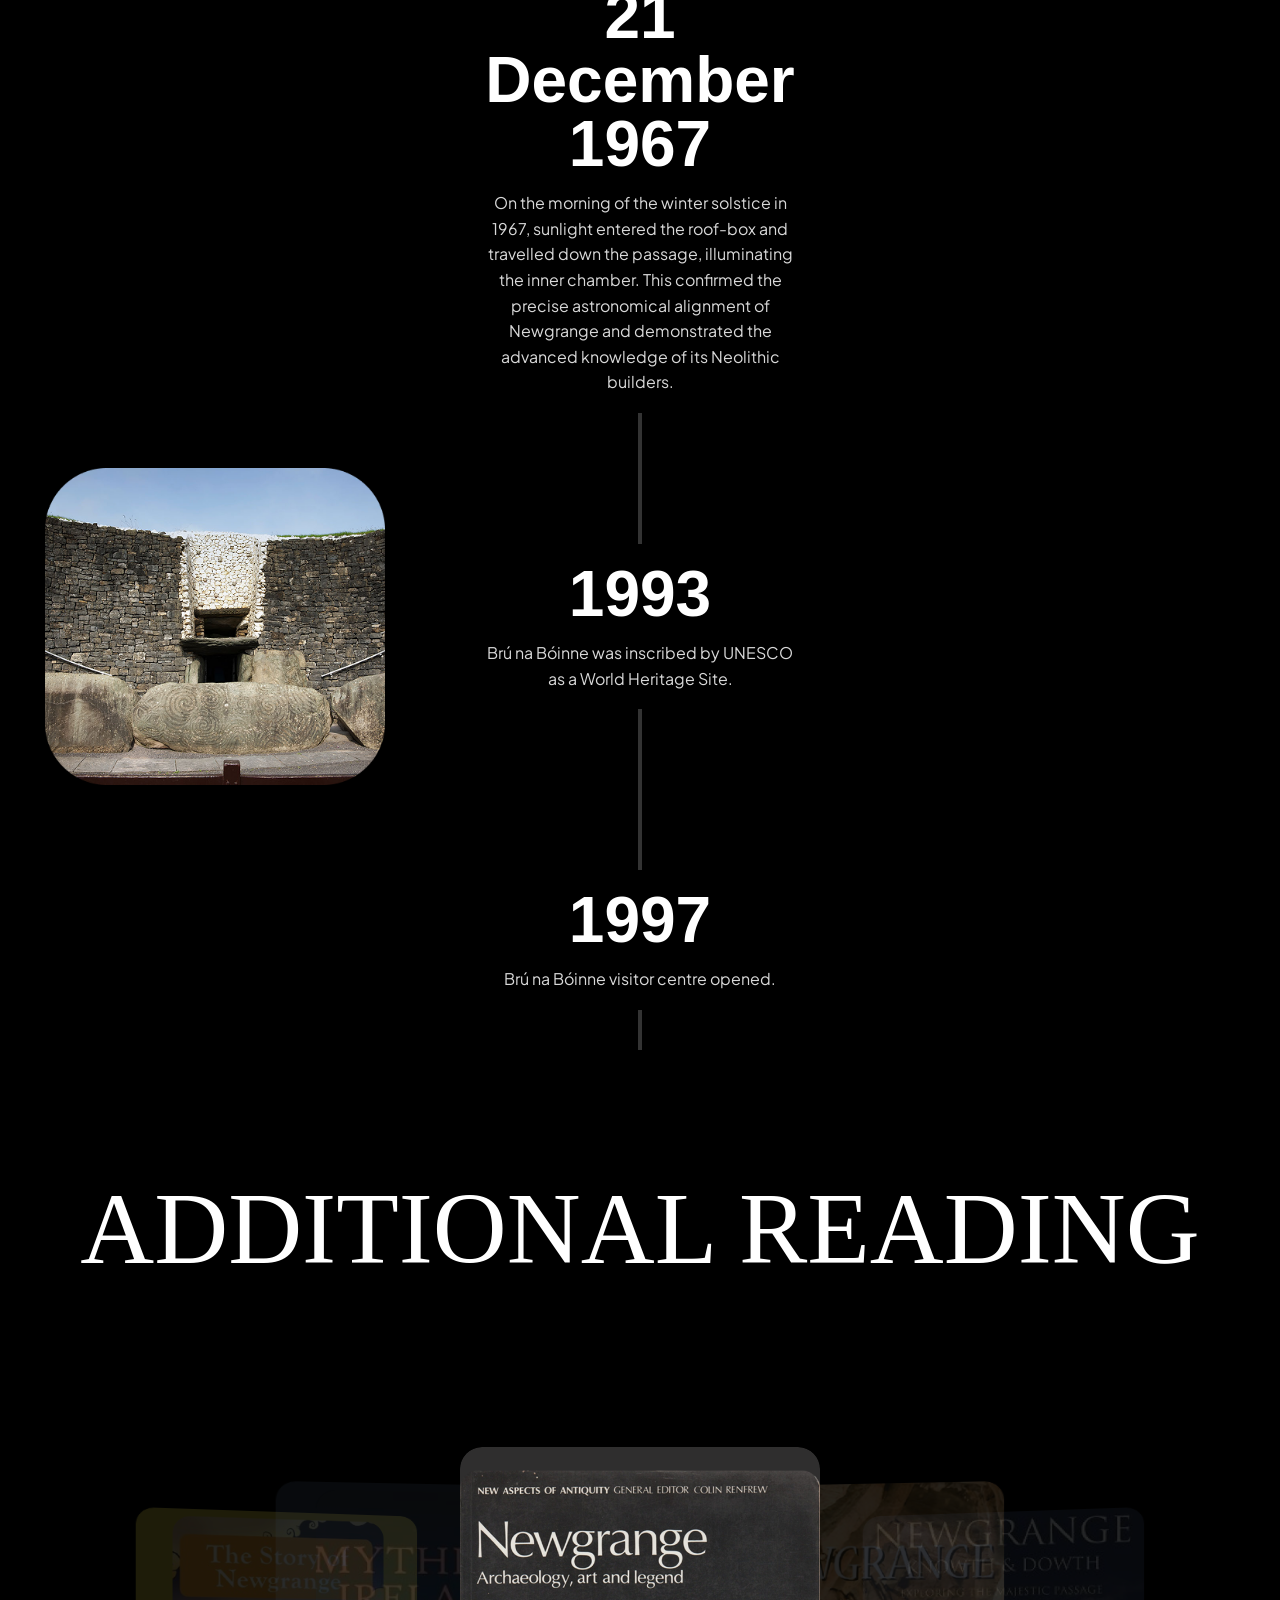
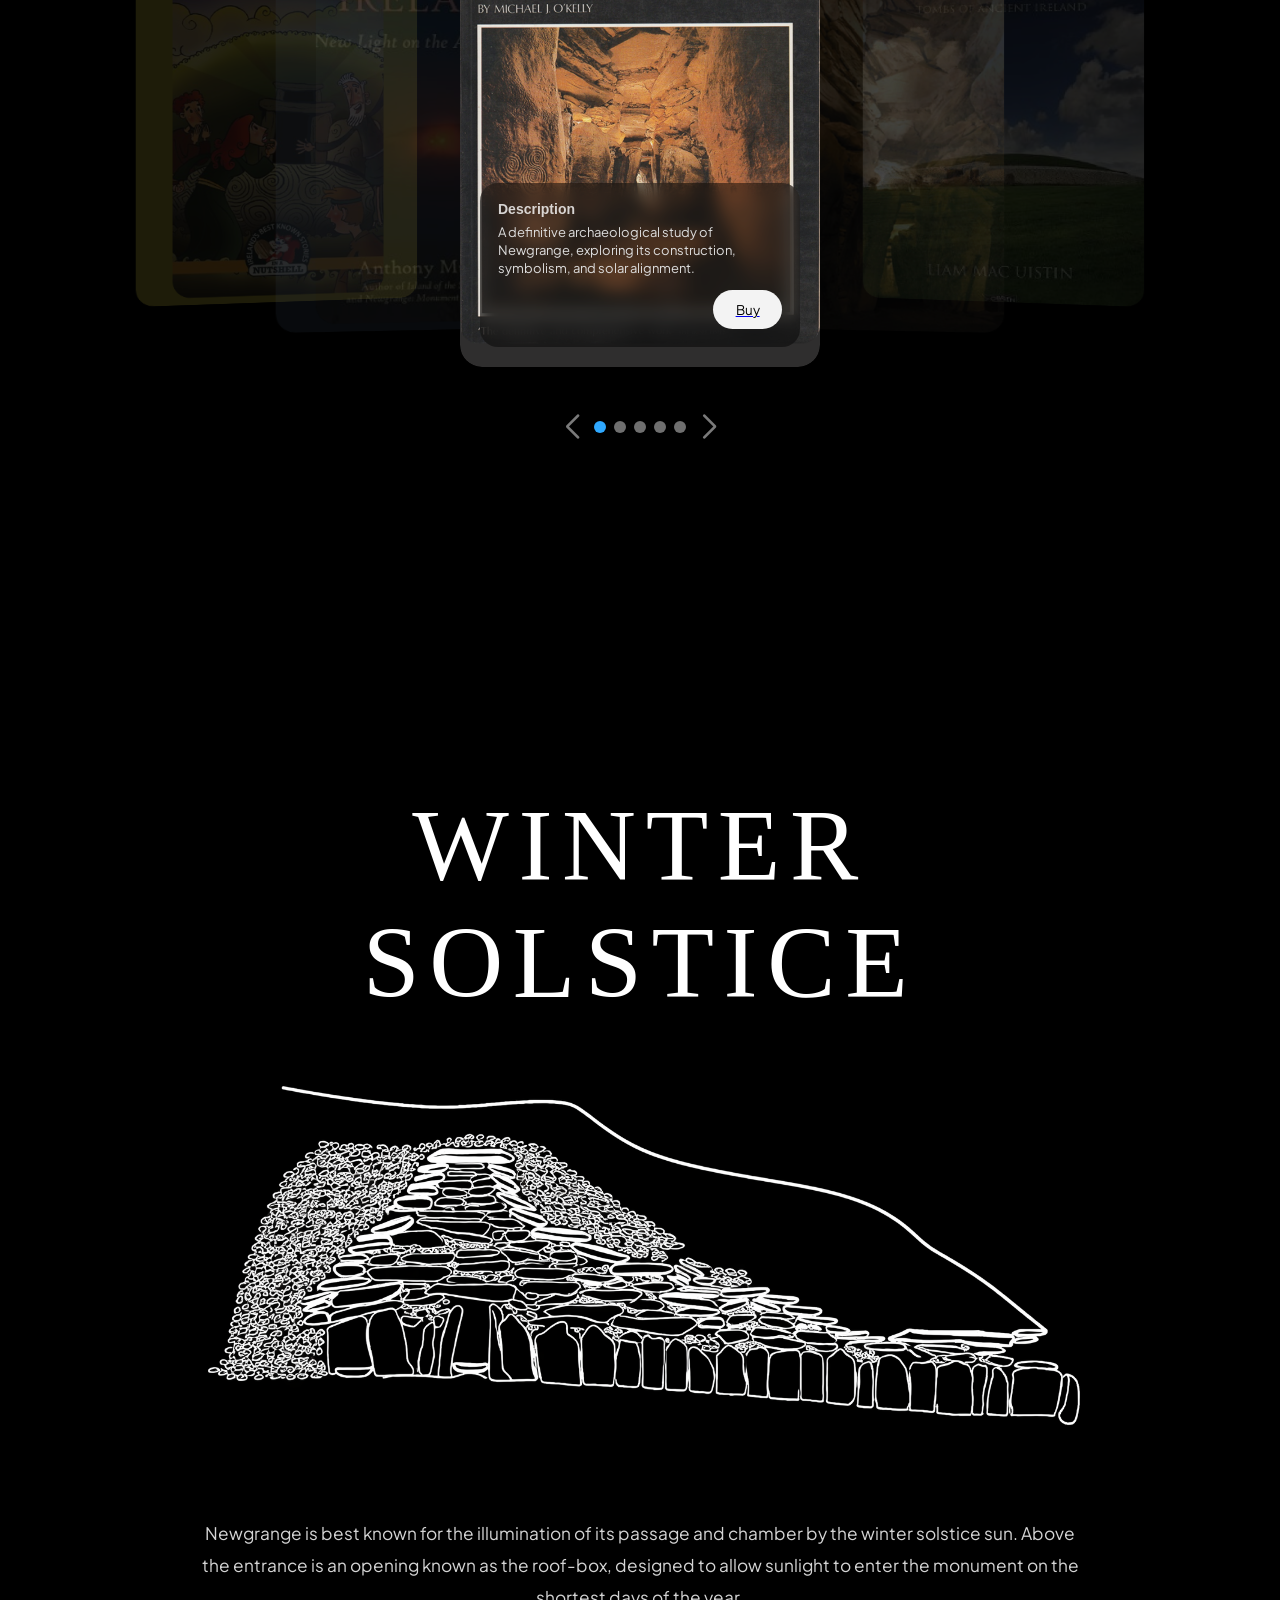
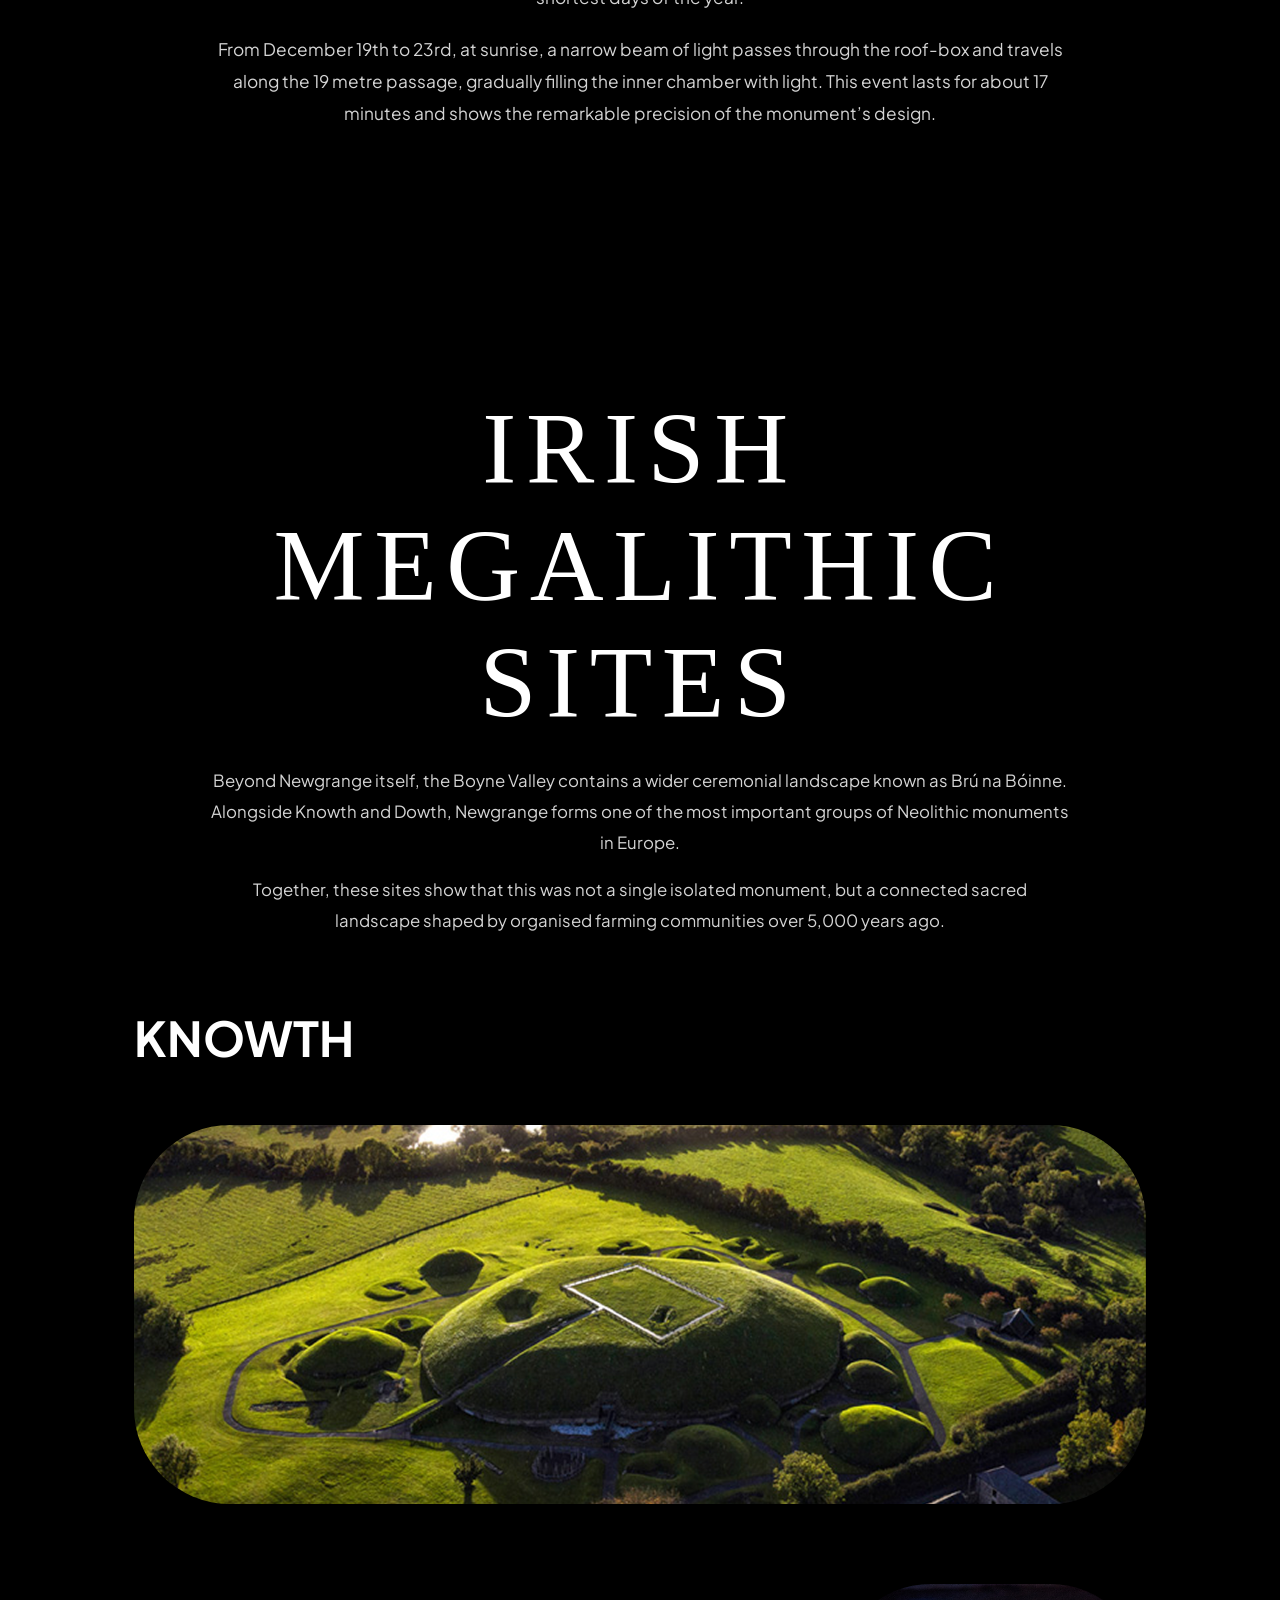
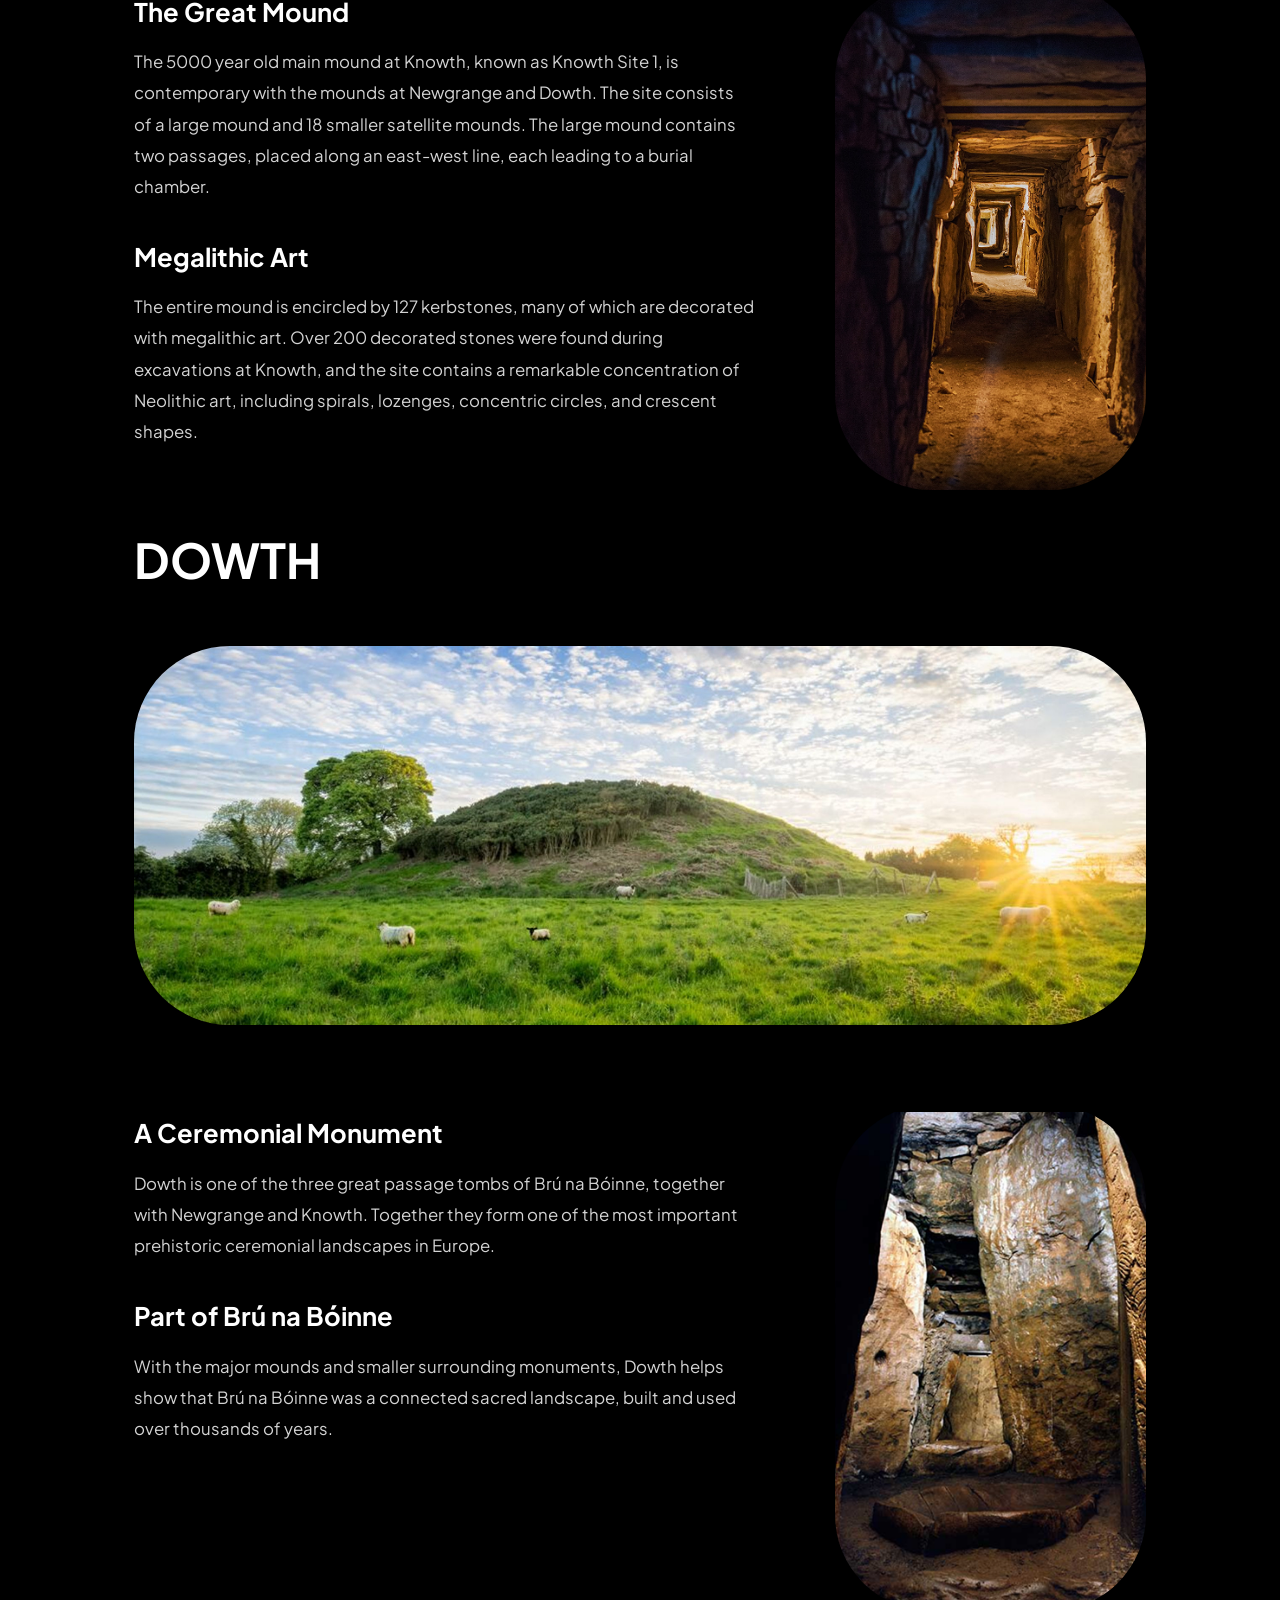
==== commit 59e58978: "fixed my mistake-duplicate" ====
--- a/docs/index.html
+++ b/docs/index.html
@@ -23,7 +23,7 @@
         <div class="hero-track" id="hero-track">
           <span data-i18n data-en="BRÚ NA BÓINNE" data-ga="BRÚ NA BÓINNE" data-i18n data-en="BRÚ NA BÓINNE" data-ga="BRÚ NA BÓINNE">BRÚ NA BÓINNE</span>
           <img src="./img/staricon.png" class="divider">
-          <span data-i18n data-en="NEWGRANGE" data-ga="SÍ AN BHRÚ" data-i18n data-en="NEWGRANGE" data-ga="SÍ AN BHRÚ">NEWGRANGE</span>
+          <span data-i18n data-en="NEWGRANGE" data-ga="NEWGRANGE" data-i18n data-en="NEWGRANGE" data-ga="NEWGRANGE">NEWGRANGE</span>
           <img src="./img/staricon.png" class="divider">
         </div>
       </div>
@@ -32,32 +32,6 @@
   </div>
 </section>
 
-<!--BURGER MENU-->
-  <div class = "menu-btn" id="menuBtn">
-    <div class="burger-lines">
-      <span></span>
-      <span></span>
-      <span></span>
-    </div>
-    <span class="menu-text" data-i18n data-en="MENU" data-ga="ROGHCHLÁR"> MENU </span>
-  </div>
-
-  <div class="lang-toggle" id="langToggle" aria-label="Toggle language">
-    <button type="button" class="lang-btn active" data-lang="en">EN</button>
-    <button type="button" class="lang-btn" data-lang="ga">GA</button>
-  </div>
-
-  <div class="menu-panel" id="menuPanel">
-    <a href="#" data-i18n data-en="Home" data-ga="Baile"> Home </a>
-    <a href="#history-section" data-i18n data-en="History" data-ga="Stair"> History </a>
-    <a href="#reading-section" data-i18n data-en="Additional Reading" data-ga="Tuilleadh Léitheoireachta"> Additional Reading </a>
-    <a href="#solstice-section" data-i18n data-en="Winter Solstice" data-ga="Grianstad an Gheimhridh"> Winter Solstice </a>
-    <a href="#sites-section" data-i18n data-en="Other sites" data-ga="Suíomhanna eile"> Other sites </a>
-    <a href="#visitor-section" data-i18n data-en="Visitor Centre" data-ga="Ionad Cuairteoirí"> Visitor Centre </a>
-    <a href="#contact-section" data-i18n data-en="Contact" data-ga="Teagmháil"> Contact </a>
-  </div>
-
-  <div class="menu-overlay" id="menuOverlay"></div>
 <!--BURGER MENU-->
   <div class = "menu-btn" id="menuBtn">
     <div class="burger-lines">
@@ -518,7 +492,6 @@
             <img src="./img/helpImg01.png" alt="image of link to educational resources" class="cardImg">
           </figure>
           <div class="textContainer">
-            <h4 data-i18n data-en="Lorem Ipsum" data-ga="Lorem Ipsum">Lorem Ipsum</h4>
              <h4 data-i18n data-en="Education Packs" data-ga="Pacáistí Oideachais">Education Packs</h4>
             <p data-i18n data-en="Education Packs follow the school curricula and are an aid for teachers and students." data-ga="Leanann na Pacáistí Oideachais curaclaim na scoile agus is áis iad do mhúinteoirí agus do dhaltaí.">Education Packs follow the school curricula and are an aid for teachers and students.</p>
             <a href="https://heritageireland.ie/educational-downloads/bru-na-boinne-visitor-centre-newgrange-and-knowth/" class="cardBtn" data-i18n data-en="Visit" data-ga="Tabhair Cuairt">Visit</a>
@@ -628,7 +601,7 @@
       </nav>
     </div>
 
-    <small data-i18n data-en="Copyright Newgrange 2026" data-ga="Cóipcheart Newgrange 2026">Copyright Newgrange 2026</small>
+      <small data-i18n data-en="© Newgrange Project 2026. Images and video sourced from Heritage Ireland, John Healy (JH2020), and original photography by the project team." data-ga="© Tionscadal Shí an Bhrú 2026. Íomhánna agus físeáin ó Heritage Ireland, John Healy (JH2020), agus grianghrafadóireacht bhunaidh ón bhfoireann.">© Newgrange Project 2026. Images and video sourced from Heritage Ireland, John Healy (JH2020), and original photography by the project team.</small>
   </footer>
 <script src="./js/carousel.js"></script>
 <script src="./js/script.js"></script>
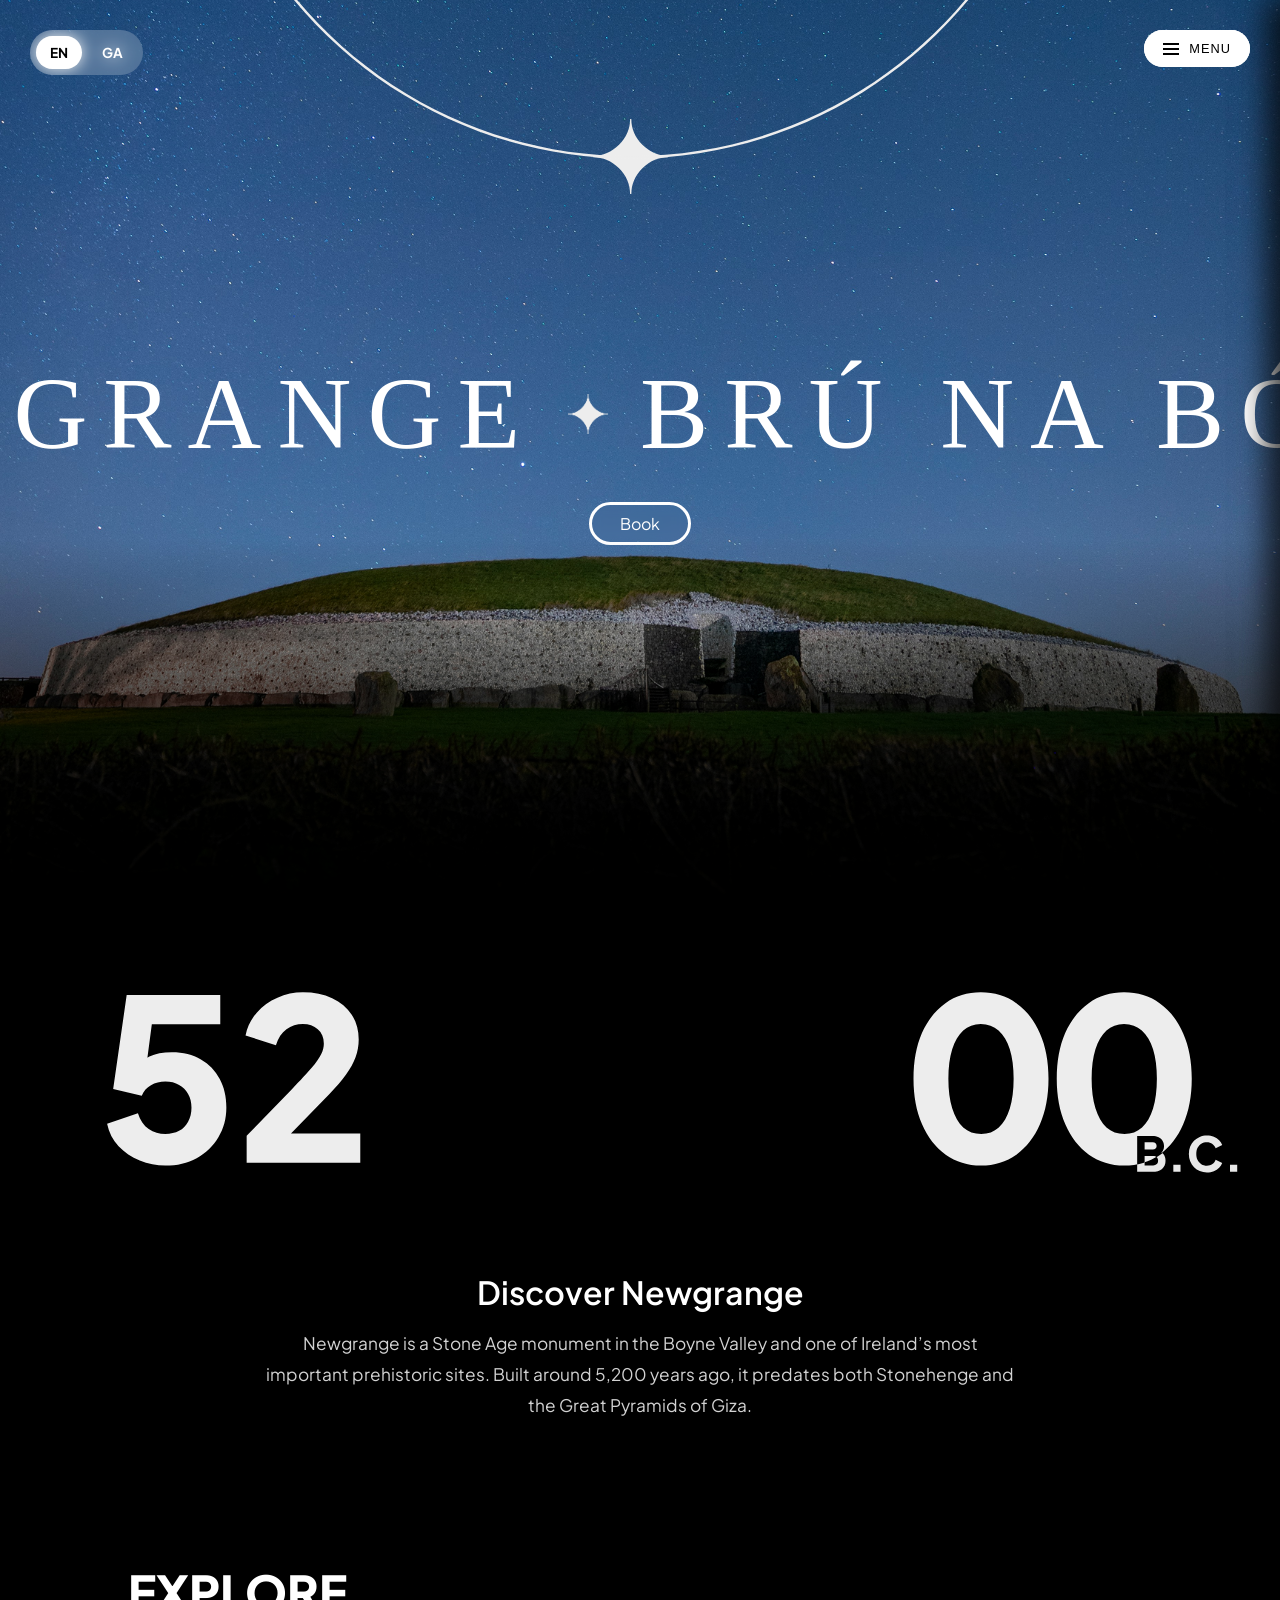
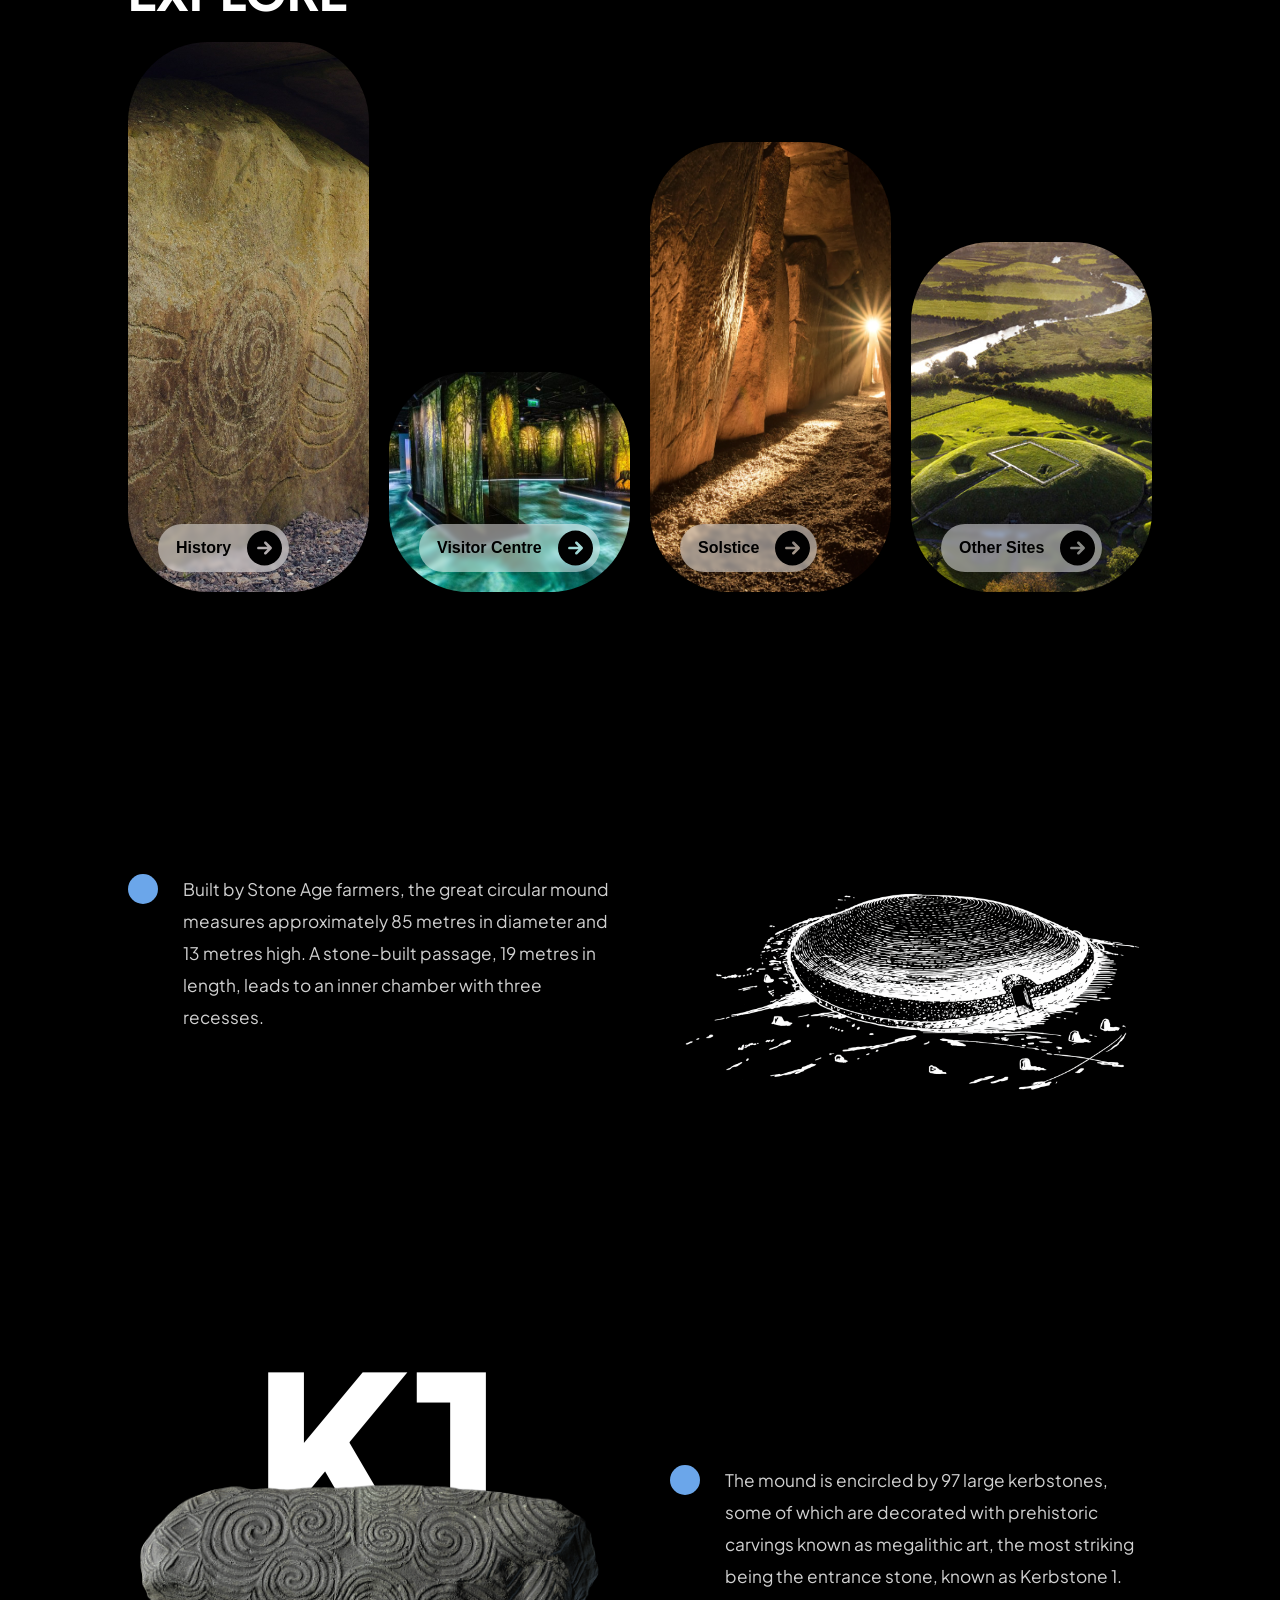
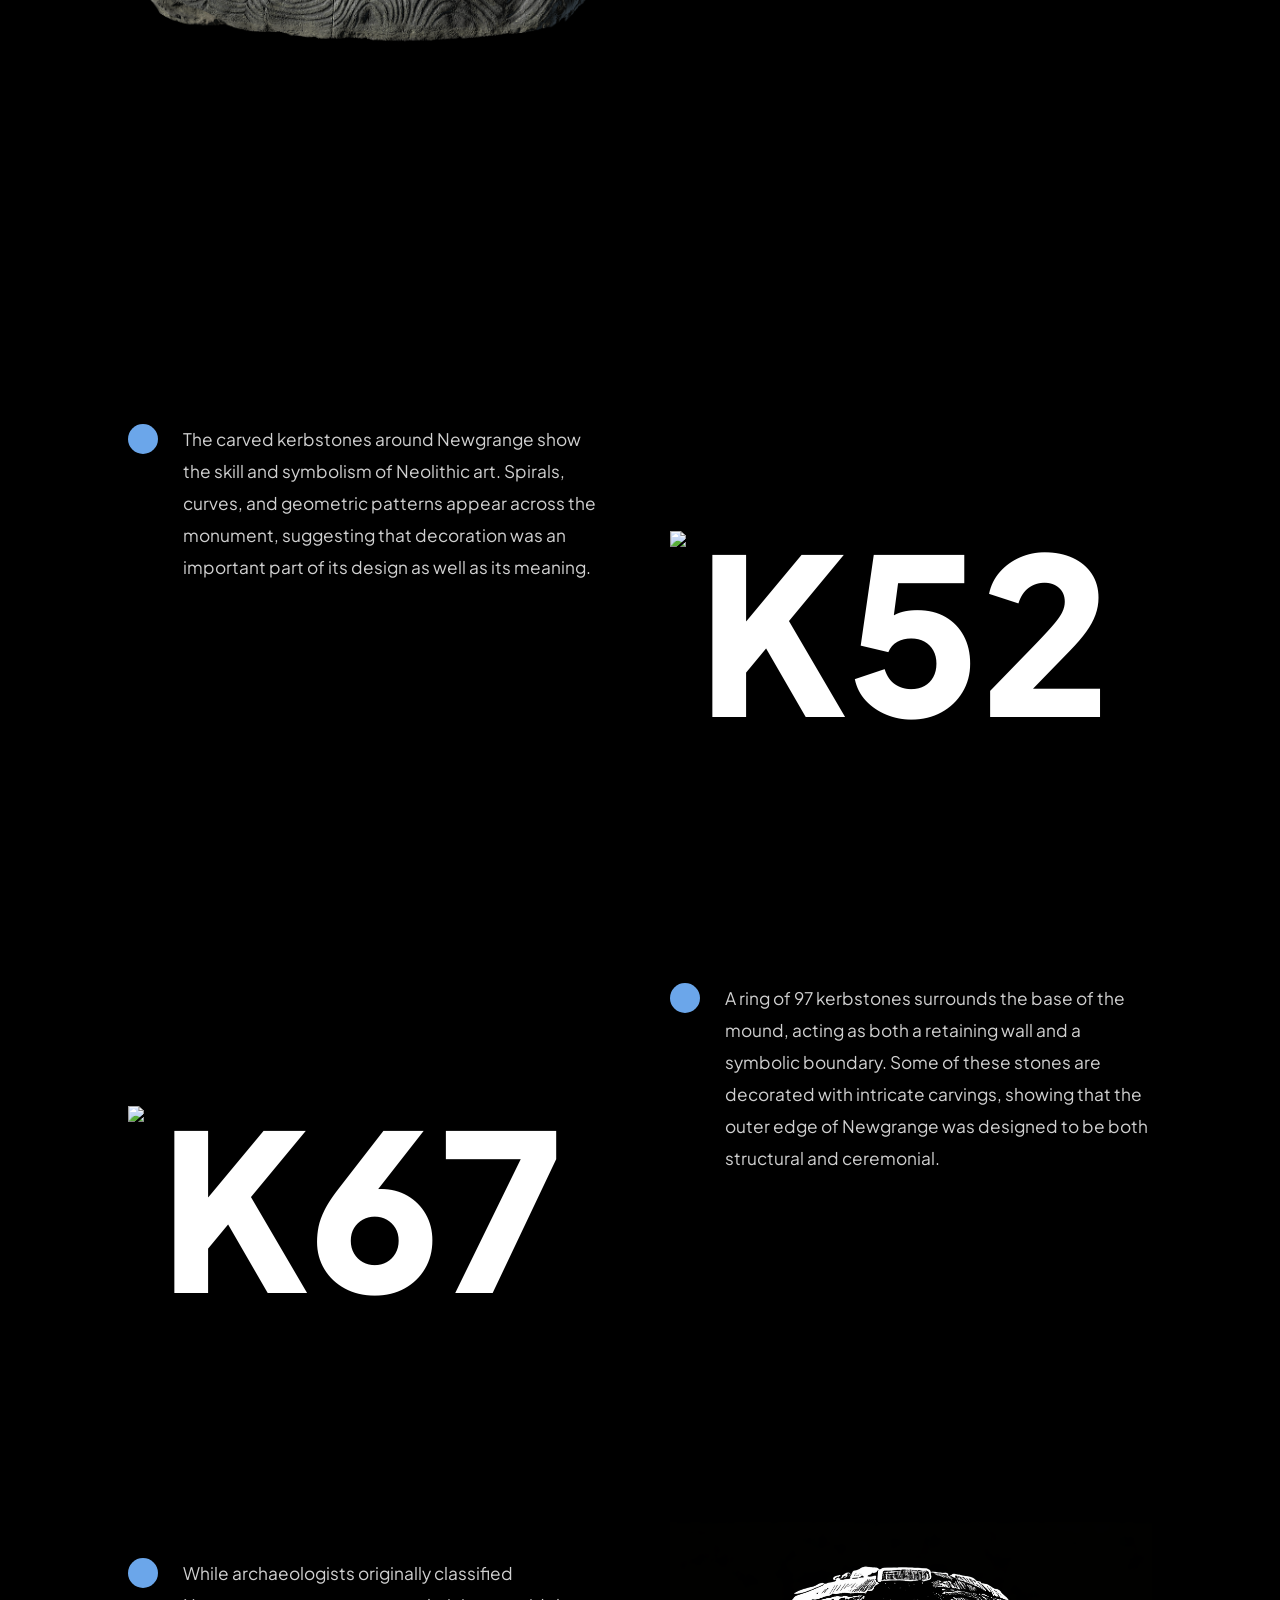
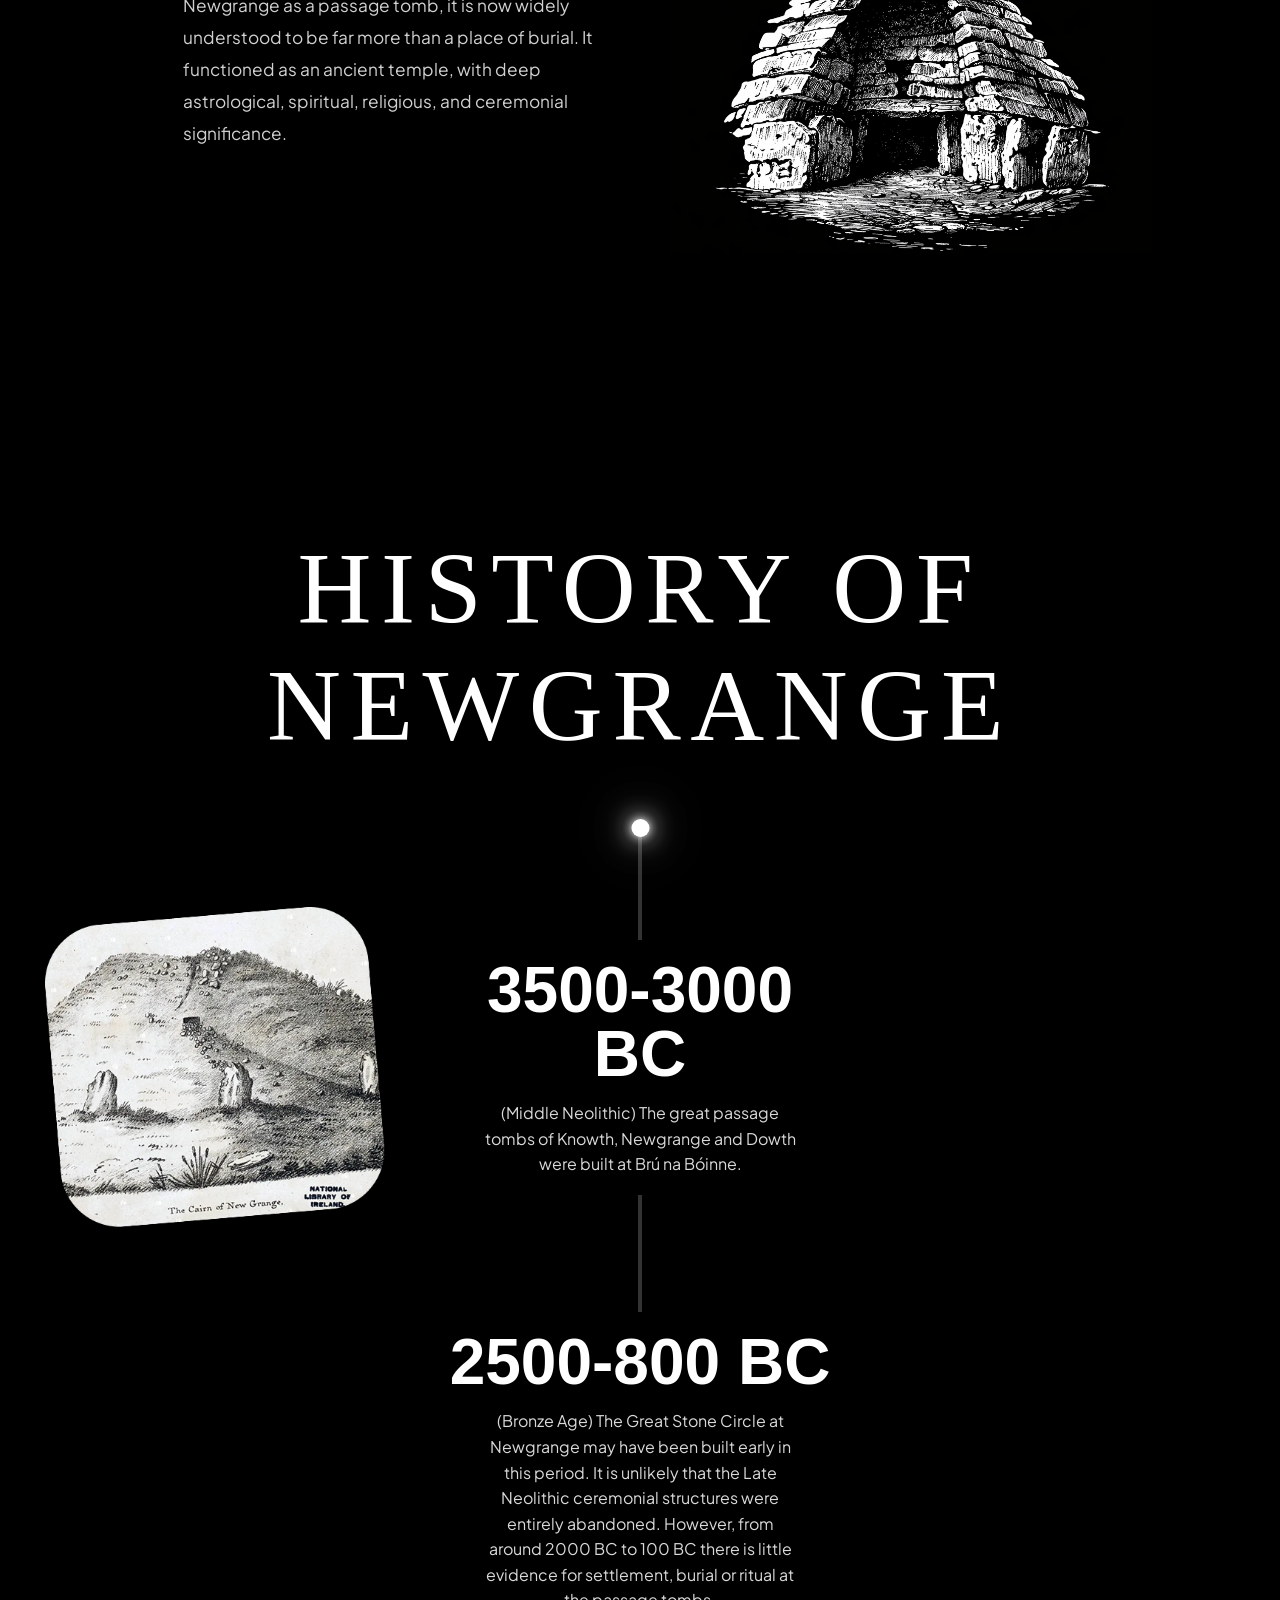
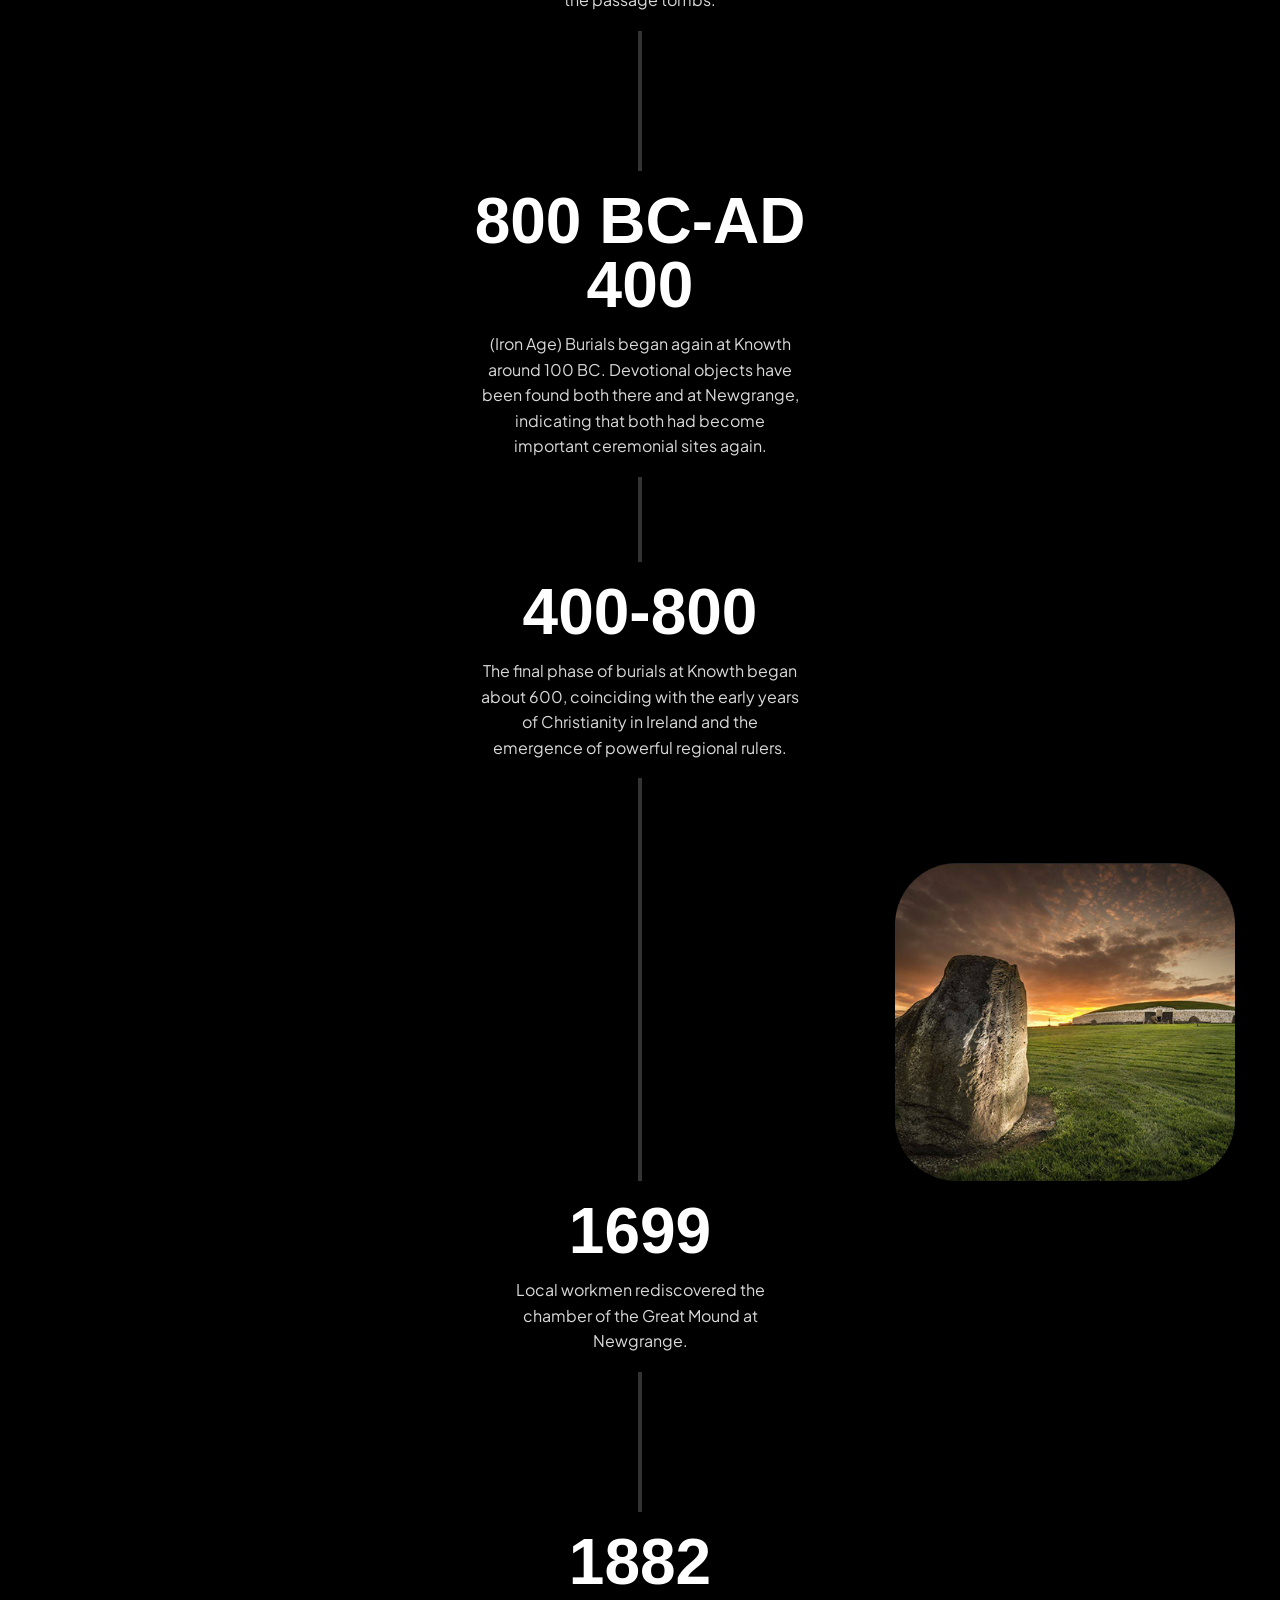
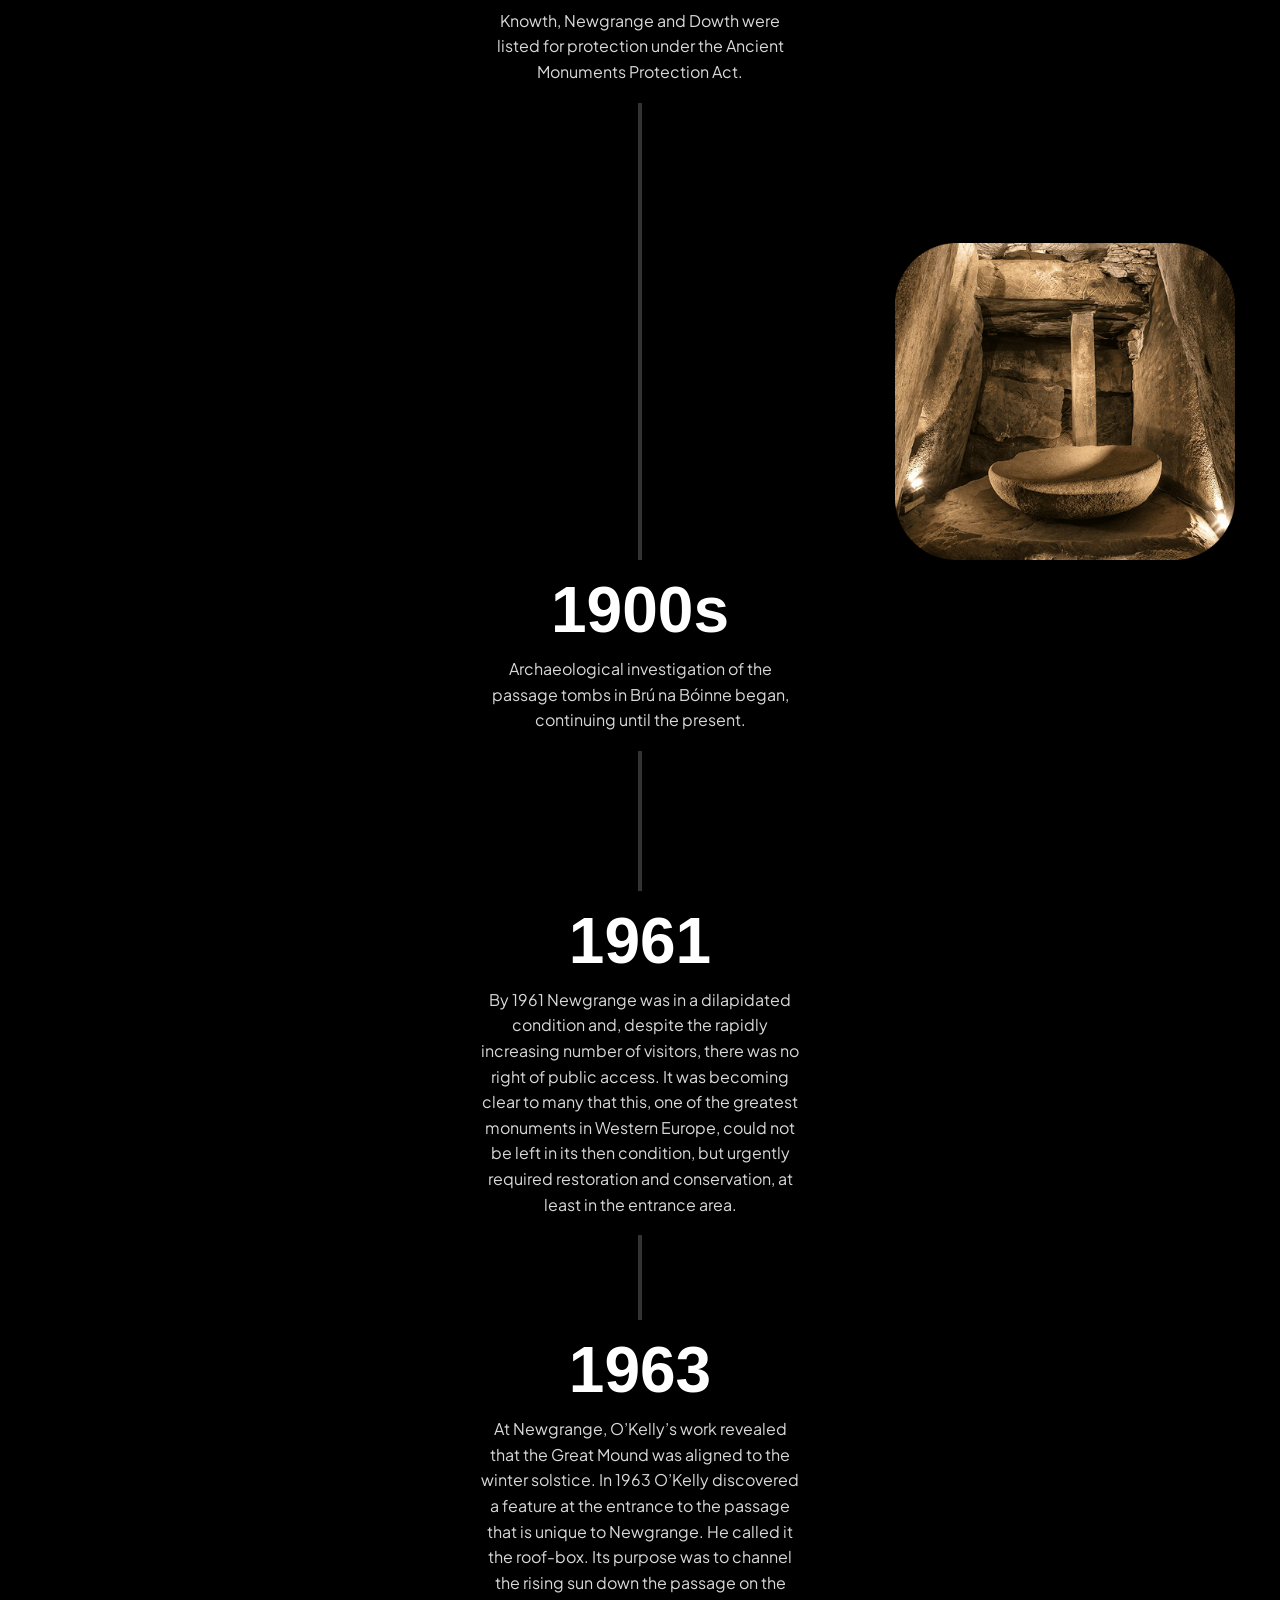
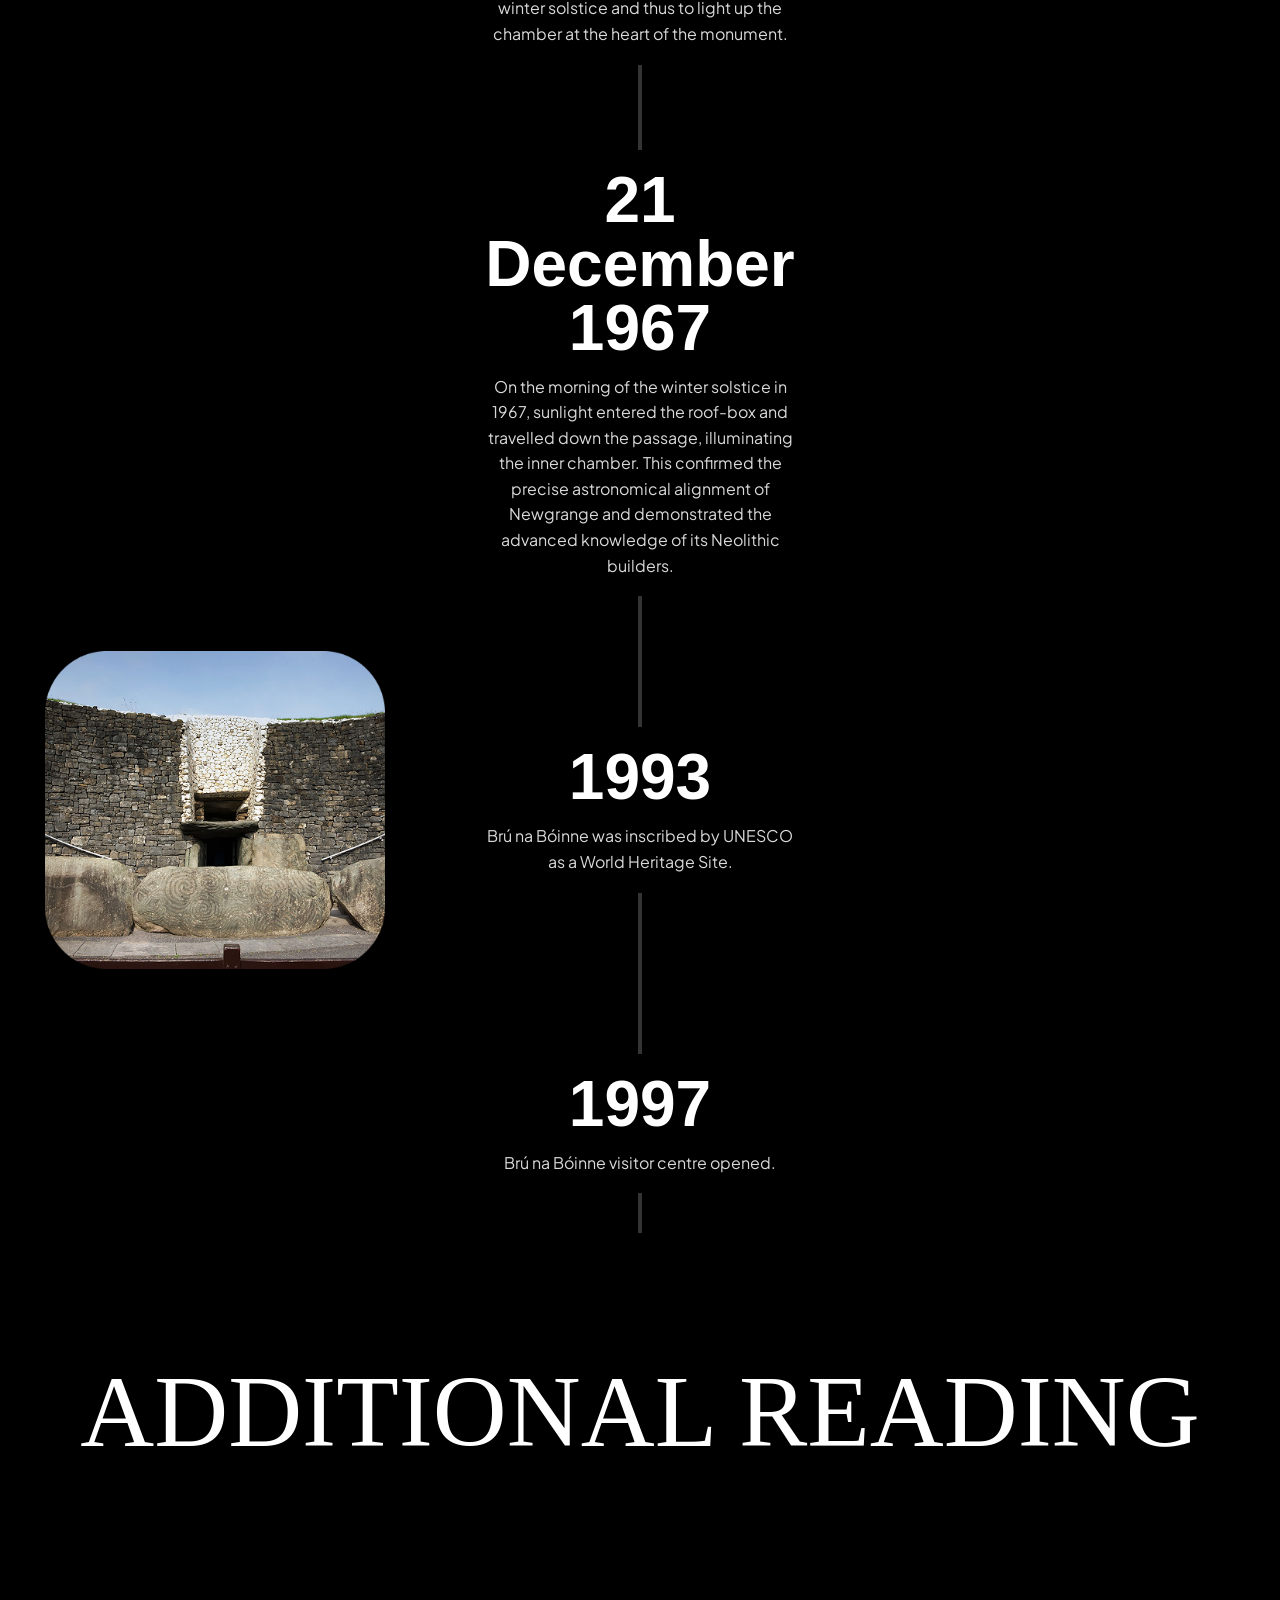
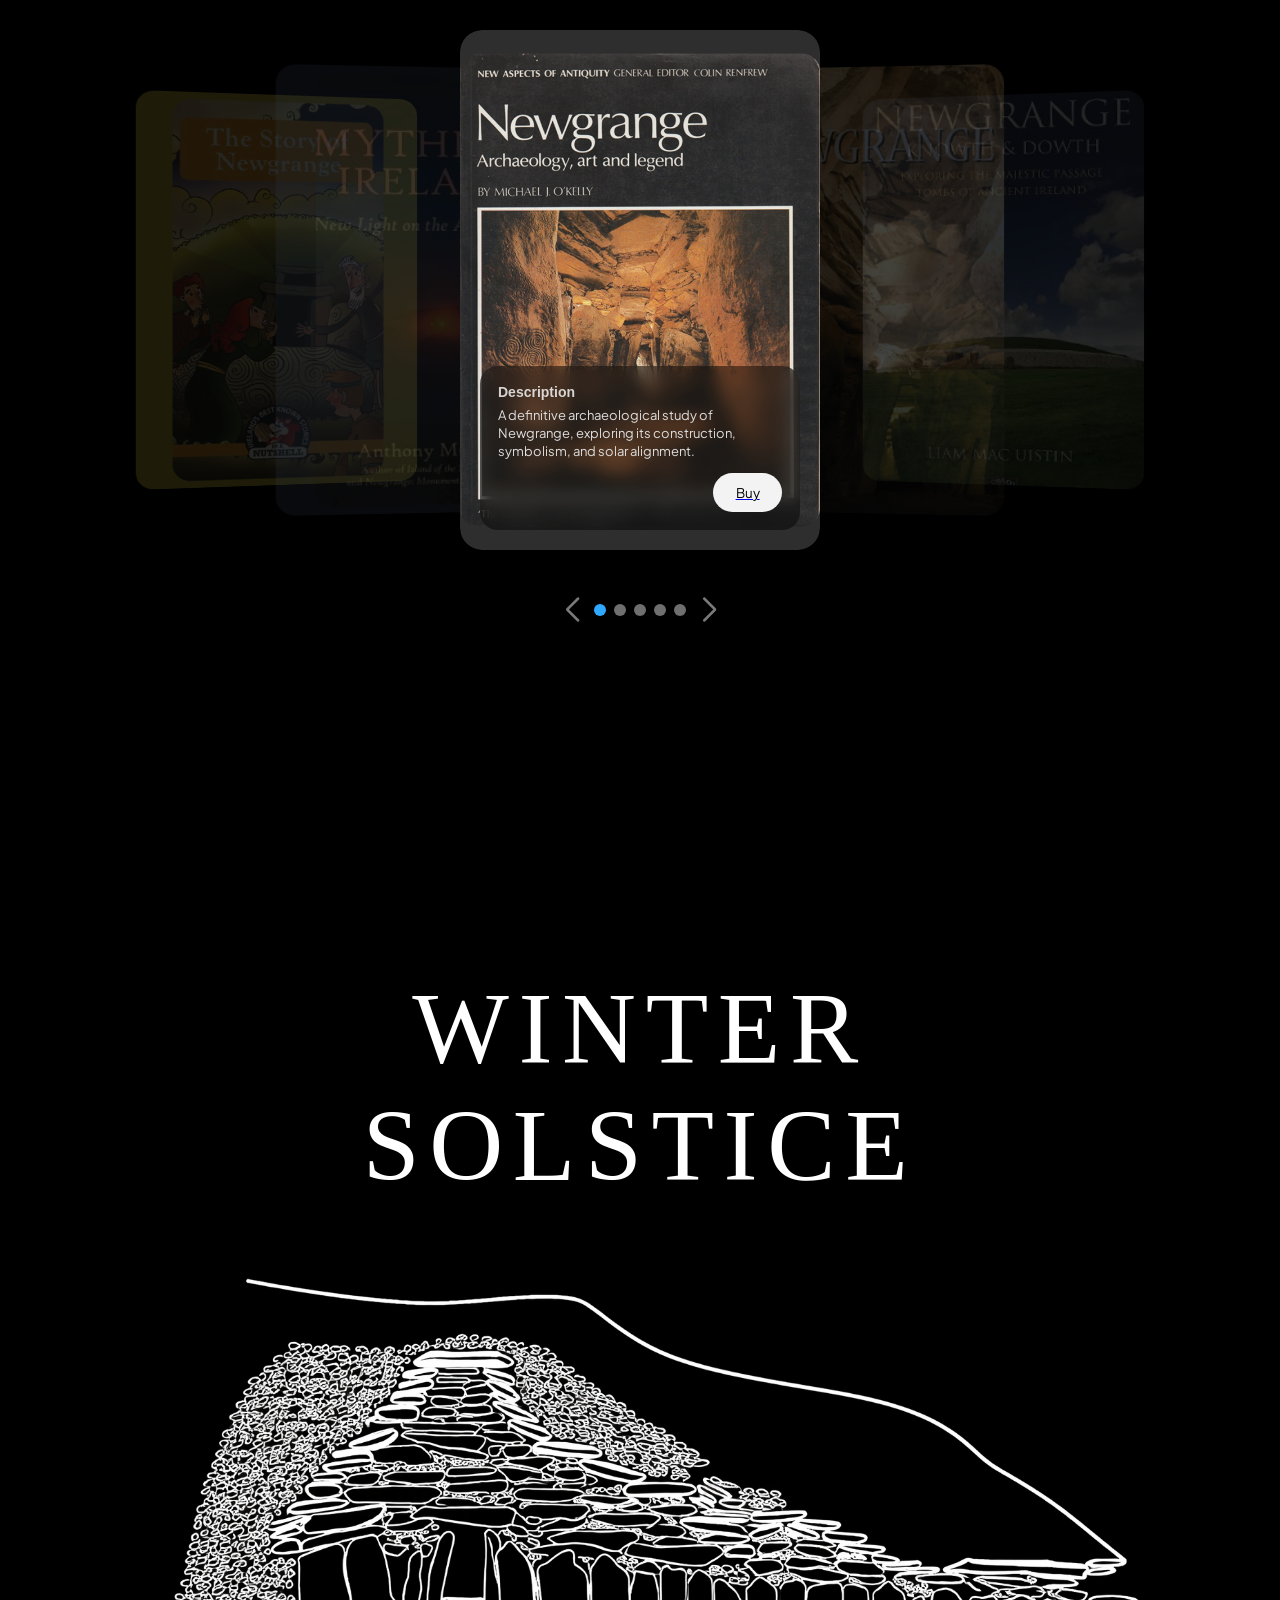
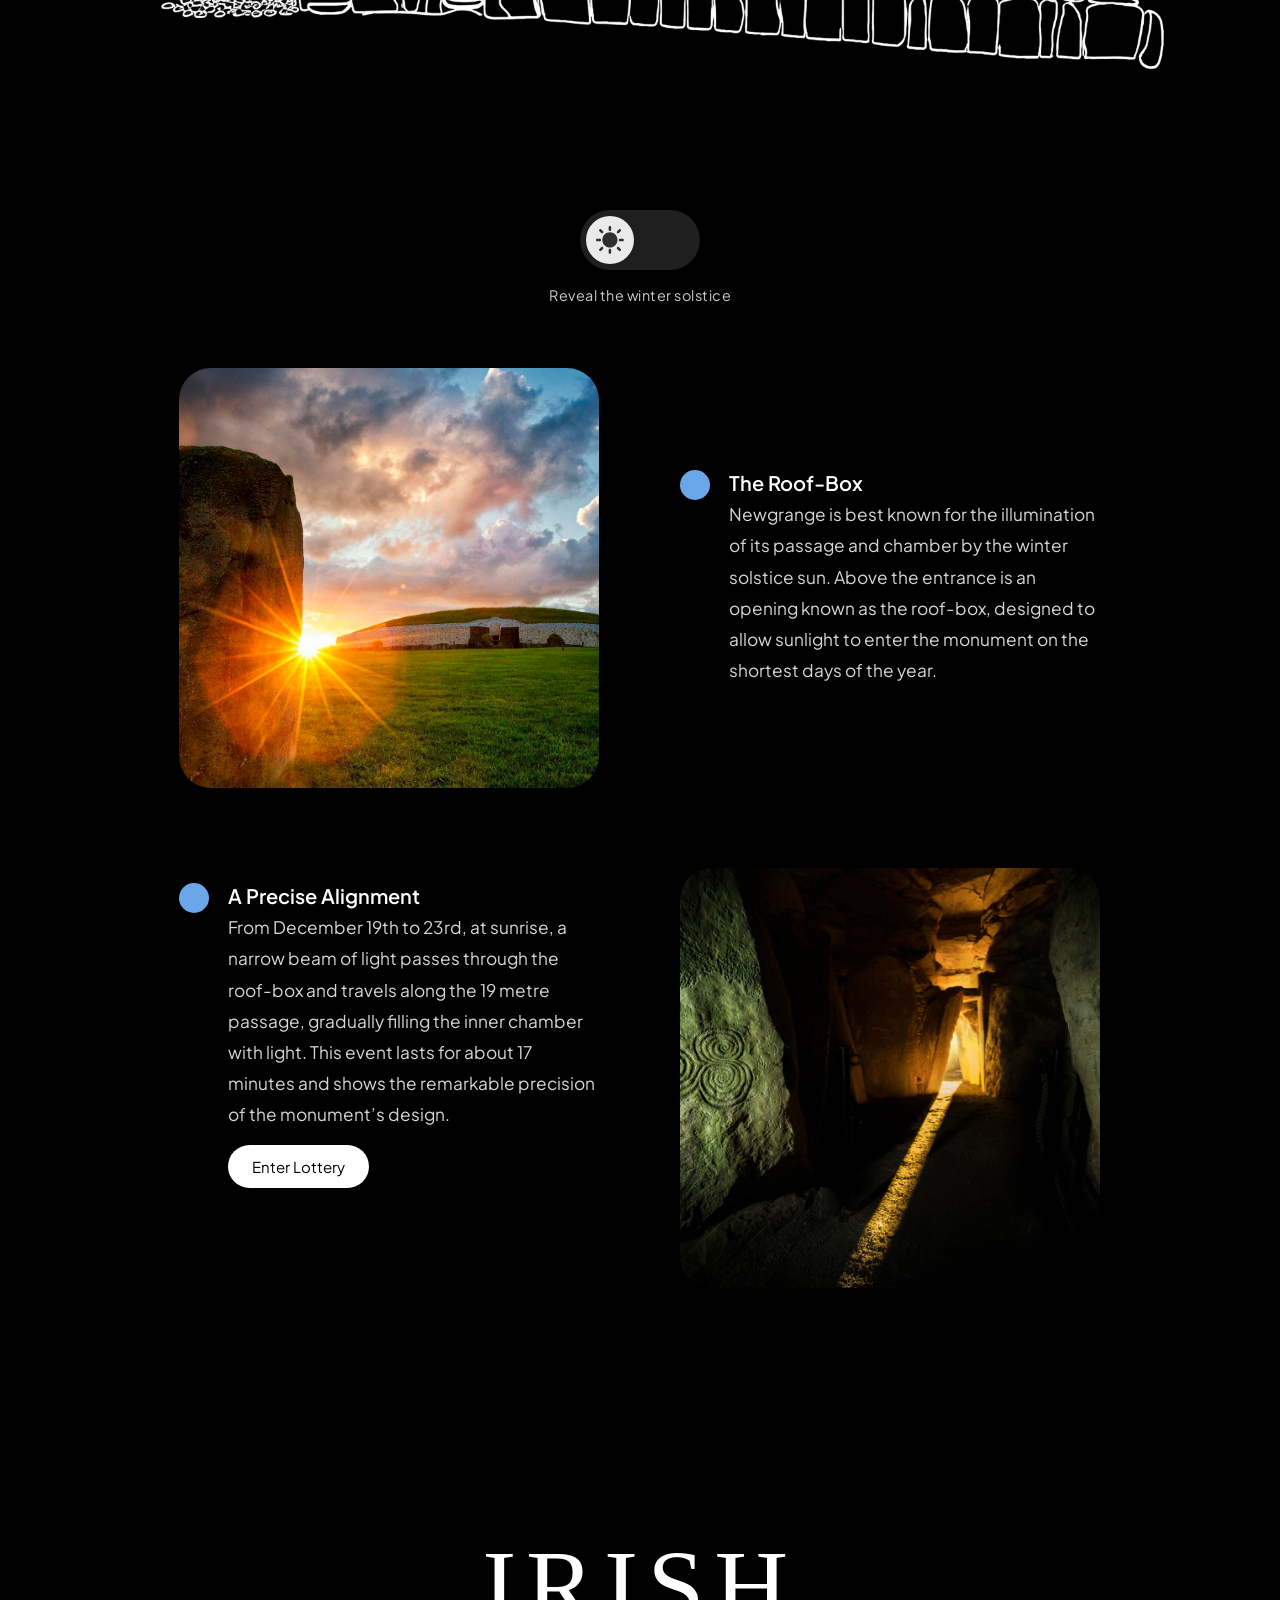
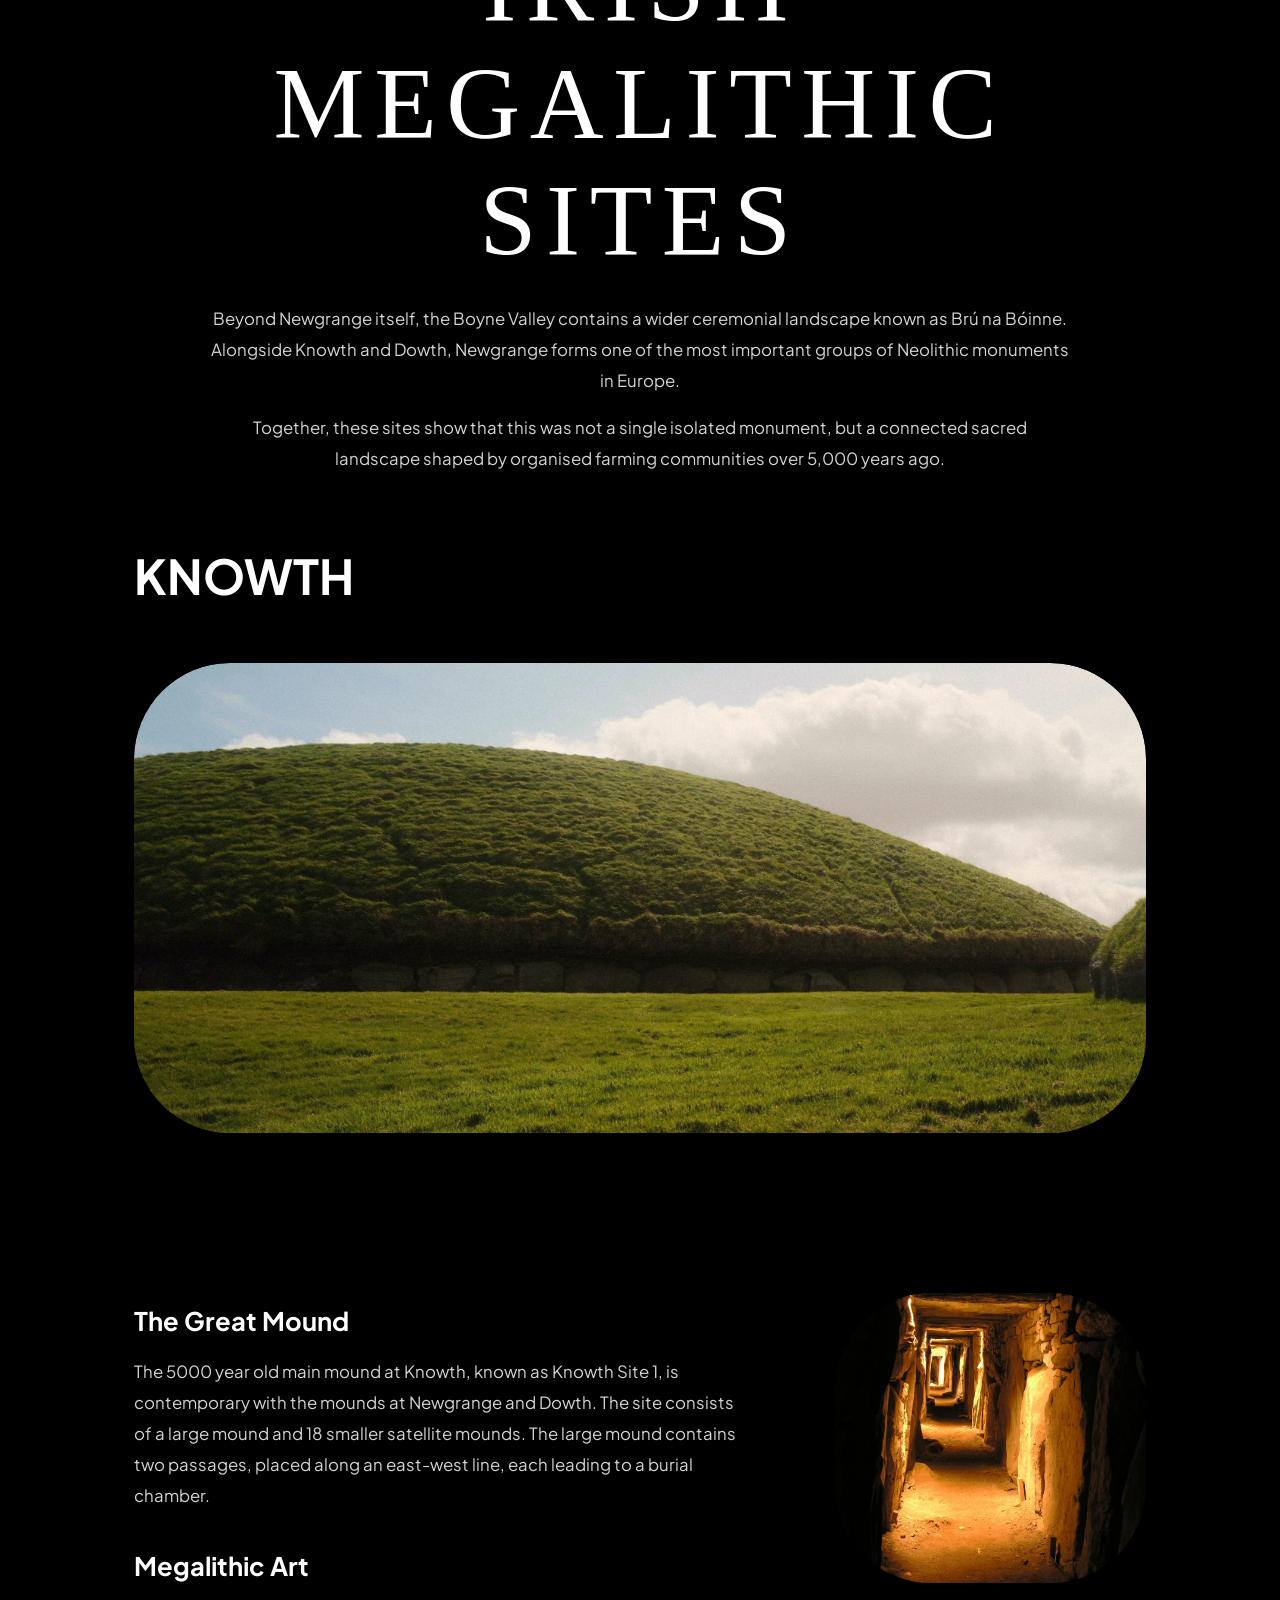
==== commit 57064b4f: "added images and finished solstice" ====
--- a/docs/index.html
+++ b/docs/index.html
@@ -23,7 +23,7 @@
         <div class="hero-track" id="hero-track">
           <span data-i18n data-en="BRÚ NA BÓINNE" data-ga="BRÚ NA BÓINNE" data-i18n data-en="BRÚ NA BÓINNE" data-ga="BRÚ NA BÓINNE">BRÚ NA BÓINNE</span>
           <img src="./img/staricon.png" class="divider">
-          <span data-i18n data-en="NEWGRANGE" data-ga="NEWGRANGE" data-i18n data-en="NEWGRANGE" data-ga="NEWGRANGE">NEWGRANGE</span>
+          <span data-i18n data-en="NEWGRANGE" data-ga="SÍ AN BHRÚ" data-i18n data-en="NEWGRANGE" data-ga="SÍ AN BHRÚ">NEWGRANGE</span>
           <img src="./img/staricon.png" class="divider">
         </div>
       </div>
@@ -58,6 +58,32 @@
   </div>
 
   <div class="menu-overlay" id="menuOverlay"></div>
+<!--BURGER MENU-->
+  <div class = "menu-btn" id="menuBtn">
+    <div class="burger-lines">
+      <span></span>
+      <span></span>
+      <span></span>
+    </div>
+    <span class="menu-text" data-i18n data-en="MENU" data-ga="ROGHCHLÁR"> MENU </span>
+  </div>
+
+  <div class="lang-toggle" id="langToggle" aria-label="Toggle language">
+    <button type="button" class="lang-btn active" data-lang="en">EN</button>
+    <button type="button" class="lang-btn" data-lang="ga">GA</button>
+  </div>
+
+  <div class="menu-panel" id="menuPanel">
+    <a href="#" data-i18n data-en="Home" data-ga="Baile"> Home </a>
+    <a href="#history-section" data-i18n data-en="History" data-ga="Stair"> History </a>
+    <a href="#reading-section" data-i18n data-en="Additional Reading" data-ga="Tuilleadh Léitheoireachta"> Additional Reading </a>
+    <a href="#solstice-section" data-i18n data-en="Winter Solstice" data-ga="Grianstad an Gheimhridh"> Winter Solstice </a>
+    <a href="#sites-section" data-i18n data-en="Other sites" data-ga="Suíomhanna eile"> Other sites </a>
+    <a href="#visitor-section" data-i18n data-en="Visitor Centre" data-ga="Ionad Cuairteoirí"> Visitor Centre </a>
+    <a href="#contact-section" data-i18n data-en="Contact" data-ga="Teagmháil"> Contact </a>
+  </div>
+
+  <div class="menu-overlay" id="menuOverlay"></div>
 
 <section class="video">
   <div class="video-wrap">
@@ -83,7 +109,7 @@
     <div class="explore-images">
 
        <div class="explore-card history">
-      <img src="./img/histimg.png" alt="History">
+      <img src="./img/historyimg - Copy.JPG" alt="History">
       <a href="#history-section"class="explore-button">
         <span data-i18n data-en="History" data-ga="Stair">History</span>
         <img src="./img/arrow.svg" class="arrow">
@@ -91,7 +117,7 @@
     </div>
 
     <div class="explore-card visitor">
-      <img src="./img/visitorimg.png" alt="Visitor Centre">
+      <img src="./img/visitorimg.jpg" alt="Visitor Centre">
       <a href="#visitor-section"class="explore-button">
         <span data-i18n data-en="Visitor Centre" data-ga="Ionad Cuairteoirí">Visitor Centre</span>
         <img src="./img/arrow.svg" class="arrow">
@@ -99,7 +125,7 @@
     </div>
 
     <div class="explore-card solstice">
-      <img src="./img/solsticeimg.png" alt="Solstice">
+      <img src="./img/solsticeimg.webp" alt="Solstice">
       <a href="#solstice-section" class="explore-button">
         <span data-i18n data-en="Solstice" data-ga="Grianstad">Solstice</span>
         <img src="./img/arrow.svg" class="arrow">
@@ -107,7 +133,7 @@
     </div>
 
     <div class="explore-card sites">
-      <img src="./img/otherimg.png" alt="Other Sites">
+      <img src="./img/otherimg.jpg" alt="Other Sites">
       <a href= "#sites-section" class="explore-button">
         <span data-i18n data-en="Other Sites" data-ga="Suíomhanna Eile">Other Sites</span>
         <img src="./img/arrow.svg" class="arrow">
@@ -392,12 +418,64 @@
 </section>
 
 <!--WINTER SOLSTICE PAGE-->
-  <section class="solstice-hero">
-  <h2 id="solstice-section" class="solstice-title" data-i18n data-en=" WINTER SOLSTICE" data-ga=" GRIANSTAD AN GHEIMHRIDH"> WINTER SOLSTICE</h2>
-  <img src="./img/solsticedrawing.png" alt="History">
-
-  <p class="solstice-text" data-i18n data-en="Newgrange is best known for the illumination of its passage and chamber by the winter solstice sun. Above the entrance is an opening known as the roof-box, designed to allow sunlight to enter the monument on the shortest days of the year." data-ga="Tá cáil ar Shí an Bhrú mar gheall ar an gcaoi a soilsíonn grian an gheimhridh a phasáiste agus a sheomra. Os cionn an bhealaigh isteach tá oscailt ar a dtugtar an bosca dín, a dearadh chun solas na gréine a ligean isteach sa séadchomhartha ar na laethanta is giorra den bhliain.">Newgrange is best known for the illumination of its passage and chamber by the winter solstice sun. Above the entrance is an opening known as the roof-box, designed to allow sunlight to enter the monument on the shortest days of the year.</p>
-  <p class="solstice-text" data-i18n data-en="From December 19th to 23rd, at sunrise, a narrow beam of light passes through the roof-box and travels along the 19 metre passage, gradually filling the inner chamber with light. This event lasts for about 17 minutes and shows the remarkable precision of the monument’s design." data-ga="Ón 19ú go dtí an 23ú Nollaig, ag éirí na gréine, téann léas caol solais tríd an mbosca dín agus síos an pasáiste 19 méadar, ag líonadh an tseomra inmheánaigh de sholas de réir a chéile. Maireann an eachtra seo thart ar 17 nóiméad agus léiríonn sí cruinneas iontach dhearadh an tséadchomhartha.">From December 19th to 23rd, at sunrise, a narrow beam of light passes through the roof-box and travels along the 19 metre passage, gradually filling the inner chamber with light. This event lasts for about 17 minutes and shows the remarkable precision of the monument’s design.</p>
+<section class="solstice-hero" id="solstice-section">
+  <h2 class="solstice-title">WINTER SOLSTICE</h2>
+
+  <div class="solstice-illustration" id="solsticeIllustration">
+    <img src="./img/solsticedrawing.png" class="solstice-base">
+
+    <div class="solstice-beam"></div>
+    <div class="solstice-glow"></div>
+  </div>
+
+  <div class="solstice-toggle-wrap">
+    <button type="button" class="solstice-toggle" id="solsticeToggle">
+      <span class="solstice-track"></span>
+      <span class="solstice-knob">
+        <img src="./img/sun-icon.svg" class="solstice-icon" alt="">
+      </span>
+    </button>
+  </div>
+
+  <p class="solstice-toggle-text">Reveal the winter solstice</p>
+
+  <section class="solstice-info">
+    <div class="solstice-row">
+      <div class="solstice-card image-card">
+        <img src="./img/solsticeimg2.webp" alt="Winter solstice sunrise at Newgrange">
+      </div>
+
+      <div class="solstice-card text-card">
+        <div class="bullet"></div>
+        <div class="solstice-copy">
+          <h3 data-i18n data-en="The Roof-Box" data-ga="An Bosca Dín">The Roof-Box</h3>
+          <p data-i18n data-en="Newgrange is best known for the illumination of its passage and chamber by the winter solstice sun. Above the entrance is an opening known as the roof-box, designed to allow sunlight to enter the monument on the shortest days of the year." data-ga="Tá cáil ar Shí an Bhrú mar gheall ar an gcaoi a soilsíonn grian an gheimhridh a phasáiste agus a sheomra. Os cionn an bhealaigh isteach tá oscailt ar a dtugtar an bosca dín, a dearadh chun solas na gréine a ligean isteach sa séadchomhartha ar na laethanta is giorra den bhliain.">
+            Newgrange is best known for the illumination of its passage and chamber by the winter solstice sun. Above the entrance is an opening known as the roof-box, designed to allow sunlight to enter the monument on the shortest days of the year.
+          </p>
+        </div>
+      </div>
+    </div>
+
+    <div class="solstice-row reverse">
+      <div class="solstice-card text-card">
+        <div class="bullet"></div>
+        <div class="solstice-copy">
+          <h3 data-i18n data-en="A Precise Alignment" data-ga="Ailíniú Beacht">A Precise Alignment</h3>
+          <p data-i18n data-en="From December 19th to 23rd, at sunrise, a narrow beam of light passes through the roof-box and travels along the 19 metre passage, gradually filling the inner chamber with light. This event lasts for about 17 minutes and shows the remarkable precision of the monument’s design." data-ga="Ón 19ú go dtí an 23ú Nollaig, ag éirí na gréine, téann léas caol solais tríd an mbosca dín agus síos an pasáiste 19 méadar, ag líonadh an tseomra inmheánaigh de sholas de réir a chéile. Maireann an eachtra seo thart ar 17 nóiméad agus léiríonn sí cruinneas iontach dhearadh an tséadchomhartha.">
+            From December 19th to 23rd, at sunrise, a narrow beam of light passes through the roof-box and travels along the 19 metre passage, gradually filling the inner chamber with light. This event lasts for about 17 minutes and shows the remarkable precision of the monument’s design.
+          </p>
+
+          <a href="#" class="solstice-link-btn">
+            Enter Lottery
+          </a>
+        </div>
+      </div>
+
+      <div class="solstice-card image-card">
+        <img src="./img/solsticeimg1.webp" alt="Sunlight entering the passage at Newgrange">
+      </div>
+    </div>
+  </section>
 </section>
 
 <!--IRISH MEGALITHIC SITES-->
@@ -419,7 +497,7 @@
       <header class="sitesHeader">
         <h2 id="knowth-section" data-i18n data-en="KNOWTH" data-ga="CNÓBHA">KNOWTH</h2>
         <figure class="figureImgTop">
-          <img src="./img/knowth01.png" alt="alt text of the image of Knowth" class="sitesImgTop">
+          <img src="./img/knowth2.JPG" alt="alt text of the image of Knowth" class="sitesImgTop">
         </figure>
       </header>
        <section class="sitesContent">
@@ -429,7 +507,7 @@
         <p data-i18n data-en="The entire mound is encircled by 127 kerbstones, many of which are decorated with megalithic art. Over 200 decorated stones were found during excavations at Knowth, and the site contains a remarkable concentration of Neolithic art, including spirals, lozenges, concentric circles, and crescent shapes." data-ga="Tá 127 gcloch imeallacha timpeall an dumha ar fad, agus tá ealaín mheigiliteach ar go leor díobh. Fuarthas breis agus 200 cloch mhaisithe le linn tochailtí i gCnóbha, agus tá bailiúchán suntasach d'ealaín Nua-Chlochaoise ar an suíomh, lena n-áirítear bíseanna, diamantanna, ciorcail chomhlárnacha agus cruthanna corráin.">The entire mound is encircled by 127 kerbstones, many of which are decorated with megalithic art. Over 200 decorated stones were found during excavations at Knowth, and the site contains a remarkable concentration of Neolithic art, including spirals, lozenges, concentric circles, and crescent shapes.</p>
       </section>  
       <figure class="figureImgside">
-        <img src="./img/knowth02.png" alt="image of Kn" class="sitesImgaside">
+        <img src="./img/knowth4.jpg" alt="image of Kn" class="sitesImgaside">
       </figure>
     </article>
 
@@ -437,7 +515,7 @@
   <header class="sitesHeader">
     <h2 id="dowth-section" data-i18n data-en="DOWTH" data-ga="DUBHTHACH">DOWTH</h2>
     <figure class="figureImgTop">
-      <img src="./img/dowth01.png" class="sitesImgTop">
+      <img src="./img/dowth1.jpg" class="sitesImgTop">
     </figure>
   </header>
   <section class="sitesContent">
@@ -448,7 +526,7 @@
     <p data-i18n data-en="With the major mounds and smaller surrounding monuments, Dowth helps show that Brú na Bóinne was a connected sacred landscape, built and used over thousands of years." data-ga="Leis na dumhaí móra agus na séadchomharthaí níos lú máguaird, léiríonn Dubhthach gur tírdhreach naofa nasctha a bhí i mBrú na Bóinne, tógtha agus in úsáid thar na mílte bliain.">With the major mounds and smaller surrounding monuments, Dowth helps show that Brú na Bóinne was a connected sacred landscape, built and used over thousands of years.</p>
   </section>
   <figure class="figureImgside">
-    <img src="./img/dowth02.png" class="sitesImgaside">
+    <img src="./img/dowth2.jpg" class="sitesImgaside">
   </figure>
 </article>
 </main>
@@ -456,8 +534,8 @@
 <main class="pageContainer">
     <header>
       <h1 id ="visitor-section" class="visitor-title" data-i18n data-en="VISITOR CENTRE" data-ga="IONAD CUAIRTEOIRÍ">VISITOR CENTRE</h1>
-      <figure>
-        <img src="./img/visitorcentre.png" alt="image of the visitor centre" id="centreImg">
+      <figure class="figureImgTop">
+        <img src="./img/visitorcentre.jpg" class="sitesImgTop" alt="image of the visitor centre" id="centreImg">
       </figure>
     </header>
     <article>
@@ -489,7 +567,7 @@
       <div class="column">
         <div class="cardContainer">
           <figure>
-            <img src="./img/helpImg01.png" alt="image of link to educational resources" class="cardImg">
+            <img src="./img/helpimg1.JPG" alt="image of link to educational resources" class="cardImg">
           </figure>
           <div class="textContainer">
              <h4 data-i18n data-en="Education Packs" data-ga="Pacáistí Oideachais">Education Packs</h4>
@@ -502,7 +580,7 @@
       <div class="column">
         <div class="cardContainer">
           <figure>
-            <img src="./img/helpImg02.png" alt=" image of link to Newgrange images" class="cardImg">
+            <img src="./img/helpimg2.JPG" alt=" image of link to Newgrange images" class="cardImg">
           </figure>
           <div class="textContainer">
             <h4 data-i18n data-en="Newgrange Images" data-ga="Íomhánna Shí an Bhrú">Newgrange Images</h4>
@@ -515,7 +593,7 @@
       <div class="column">
         <div class="cardContainer">
           <figure>
-            <img src="./img/helpImg03.png" alt="image of link to Newgrange chamber images" class="cardImg">
+            <img src="./img/helpimg3.JPG" alt="image of link to Newgrange chamber images" class="cardImg">
           </figure>
           <div class="textContainer">
             <h4 data-i18n data-en="Inside the Chamber" data-ga="Taobh Istigh den Seomra">Inside the Chamber</h4>
@@ -528,7 +606,7 @@
       <div class="column">
         <div class="cardContainer">
           <figure>
-            <img src="./img/helpImg04.png" alt="image of link to archeological resources" class="cardImg">
+            <img src="./img/helpimg4.JPG" alt="image of link to archeological resources" class="cardImg">
           </figure>
           <div class="textContainer">
              <h4 data-i18n data-en="Irish Archaeologists" data-ga="Seandálaithe Éireannacha">Irish Archaeologists</h4>
@@ -601,7 +679,7 @@
       </nav>
     </div>
 
-      <small data-i18n data-en="© Newgrange Project 2026. Images and video sourced from Heritage Ireland, John Healy (JH2020), and original photography by the project team." data-ga="© Tionscadal Shí an Bhrú 2026. Íomhánna agus físeáin ó Heritage Ireland, John Healy (JH2020), agus grianghrafadóireacht bhunaidh ón bhfoireann.">© Newgrange Project 2026. Images and video sourced from Heritage Ireland, John Healy (JH2020), and original photography by the project team.</small>
+    <small data-i18n data-en="Copyright Newgrange 2026" data-ga="Cóipcheart Newgrange 2026">Copyright Newgrange 2026</small>
   </footer>
 <script src="./js/carousel.js"></script>
 <script src="./js/script.js"></script>
--- a/docs/style.css
+++ b/docs/style.css
@@ -379,23 +379,23 @@
 }
 
 /* individual sizes */
-.history-img {
-  width: 25%;
+.explore-card.history {
+  width: 350px;
   height: 550px;
 }
 
-.visitor-img {
-  width: 25%;
+.explore-card.visitor {
+  width: 350px;
   height: 220px;
 }
 
-.solstice-img {
-  width: 25%;
+.explore-card.solstice {
+  width: 350px;
   height: 450px;
 }
 
-.sites-img {
-  width: 25%;
+.explore-card.sites {
+  width: 350px;
   height: 350px;
 }
 
@@ -540,7 +540,7 @@
   background-color: #6BA6EA;
   border-radius: 50%; 
   flex-shrink: 0;      
-  margin-top: 6px;
+  margin-top: 0px;
 }
 
 .track {
@@ -1122,6 +1122,19 @@
   grid-column: 2;
 }
 
+.figureImgTop {
+  width: 100%;
+  height: 550px;
+  overflow: hidden;
+  border-radius: 6rem; 
+}
+
+.figureImgTop img {
+  width: 100%;
+  height: 100%;
+  object-fit: cover;
+}
+
 .sitesImgTop, .sitesImgaside {
   width: 100%;
   height: auto;
@@ -1163,6 +1176,13 @@
     box-shadow: 2px 2px 8px var(--secondary-color, 0.1);
   }
 
+  
+.figureImgTop {
+  width: 100%;
+  height: 550px;
+  overflow: hidden;
+  border-radius: 6rem; 
+}
 .visitorh3 {
   /*margin: 0px 0px 5px 0px;*/
   font-family: 'Plus Jakarta Sans', sans-serif;
@@ -1258,7 +1278,7 @@
   overflow: hidden; 
   max-width: 550px;
   margin: 0 auto;
-  border-radius: 6rem;
+  border-radius: 2rem;
 }
 
 .cardContainer figure {
@@ -1549,40 +1569,226 @@
   margin: 0 auto 2.5rem;
 }
 
+/* IMAGE */
 .solstice-base {
-  display: block;
-  width: 100%;
-  height: auto;
-}
-
+  width: 100%;
+  display: block;
+}
+
+/* BEAM */
 .solstice-beam {
   position: absolute;
-  top: 62%;
+  top: 61%;
   right: 0%;
+  width: 70%;
+  height: 15%;
+
+  background: linear-gradient(to left,
+    rgba(255, 203, 32, 0.95),
+    rgba(255, 217, 91, 0.7),
+    rgba(255, 217, 90, 0));
+
+  clip-path: polygon(100% 0, 100% 100%, 0 62%, 0 20%);
+  filter: blur(6px);
+
+  opacity: 0;
+  transform: scaleX(0);
+  transform-origin: right;
+
+  transition: transform 2s ease, opacity 1s ease;
+}
+
+/* GLOW */
+.solstice-glow {
+  position: absolute;
+  top: 67%;
+  left: 28%;
   width: 10%;
-  height: 15%;
-  background: linear-gradient(to left,
-    rgba(255, 223, 120, 0.95) 0%,
-    rgba(255, 223, 120, 0.55) 45%,
-    rgba(255, 223, 120, 0.12) 100%);
-  clip-path: polygon(100% 0, 100% 100%, 0 62%, 0 38%);
-  filter: blur(6px);
+  height: 10%;
+
+  background: radial-gradient(circle,
+    rgba(255, 203, 32, 0.95),
+    rgba(255,223,120,0.3),
+    transparent);
+
+  filter: blur(12px);
+
   opacity: 0;
-  pointer-events: none;
-}
-
-.solstice-glow {
-  position: absolute;
-  top: 69%;
-  left: 28%;
-  width: 12%;
-  height: 12%;
-  background: radial-gradient(circle,
-    rgba(255, 223, 120, 0.9) 0%,
-    rgba(255, 223, 120, 0.35) 40%,
-    rgba(255, 223, 120, 0) 75%);
-  filter: blur(10px);
-  opacity: 0;
-  transform: translate(-50%, -50%) scale(0.6);
-  pointer-events: none;
+  transform: translate(-50%, -50%) scale(0.5);
+
+  transition: all 1.5s ease 0.5s;
+}
+
+/* ACTIVE STATE */
+.solstice-illustration.active .solstice-beam {
+  opacity: 1;
+  transform: scaleX(1);
+}
+
+.solstice-illustration.active .solstice-glow {
+  opacity: 1;
+  transform: translate(-50%, -50%) scale(1.2);
+}
+
+/* BUTTON */
+.solstice-toggle {
+  position: relative;
+  width: 120px;
+  height: 60px;
+  border: none;
+  background: none;
+  cursor: pointer;
+}
+
+.solstice-track {
+  position: absolute;
+  inset: 0;
+  background: rgba(255,255,255,0.12);
+  backdrop-filter: blur(8px);
+  border-radius: 999px;
+}
+
+.solstice-knob {
+  position: absolute;
+  top: 6px;
+  left: 6px;
+  width: 48px;
+  height: 48px;
+  border-radius: 50%;
+  background: #eaeaea;
+  transition: all 0.35s ease;
+}
+
+.solstice-icon {
+  position: absolute;
+  top: 50%;
+  left: 50%;
+  width: 18px;
+  height: 18px;
+  transform: translate(-50%, -50%);
+  transition: all 0.3s ease;
+  filter: brightness(0) opacity(0.8);
+}
+
+.solstice-toggle.active .solstice-knob {
+  left: 66px;
+  background: rgba(255, 203, 32, 0.95);
+}
+
+.solstice-toggle-text {
+  text-align: center;
+  color: #ccc;
+  font-family: 'Plus Jakarta Sans', sans-serif;
+  font-size: 0.9rem;
+  margin-top: 0.75rem;
+  letter-spacing: 0.5px;
+}
+
+.solstice-info {
+  width: min(1200px, 90%);
+  margin: 4rem auto 0;
+  display: flex;
+  flex-direction: column;
+  gap: 5rem;
+}
+
+.solstice-row {
+  display: grid;
+  grid-template-columns: 1fr 1fr;
+  align-items: center;
+  gap: 5rem;
+}
+
+.solstice-card.image-card {
+  width: 100%;
+  max-width: 420px;
+  aspect-ratio: 1 / 1;
+  border-radius: 2rem;
+  overflow: hidden;
+}
+
+.solstice-card.image-card img {
+  width: 100%;
+  height: 100%;
+  object-fit: cover;
+  display: block;
+}
+
+.solstice-card.text-card {
+  display: flex;
+  align-items: flex-start;
+  gap: 1.2rem;
+}
+
+.solstice-copy {
+  display: flex;
+  flex-direction: column;
+  align-items: flex-start;
+  text-align: left;
+}
+
+.solstice-copy h3 {
+  font-family: 'Plus Jakarta Sans', sans-serif;
+  font-size: 1.25rem;
+  font-weight: 600;
+  color: white;
+  margin-bottom: 0.25rem;
+  text-align: left;
+}
+
+.solstice-copy p {
+  font-family: 'Plus Jakarta Sans', sans-serif;
+  font-size: 1.08rem;
+  line-height: 1.8;
+  color: #d6d6d6;
+  max-width: 420px;
+  text-align: left; 
+}
+
+.solstice-link-btn {
+  font-family: 'Plus Jakarta Sans', sans-serif;
+  color: black;
+  font-size: 15px;
+  padding: 0.75rem 1.5rem;;
+  border: 0.5px var(--background-color) solid;
+  border-radius: 2rem;
+  cursor: pointer;
+  margin-top: 15px;
+  margin-bottom: 85px;
+  text-decoration: none;
+  display: inline-block;
+  background-color: white;
+}
+
+.solstice-link-btn:hover {
+  background:#2FA8FF ;
+  color: white;
+}
+
+.arrow-circle {
+  width: 24px;
+  height: 24px;
+  border-radius: 50%;
+  background: white;
+  color: black;
+  display: inline-flex;
+  align-items: center;
+  justify-content: center;
+  font-size: 0.9rem;
+  line-height: 1;
+}
+
+@media (max-width: 768px) {
+  .solstice-row {
+    grid-template-columns: 1fr;
+    gap: 2rem;
+  }
+
+  .solstice-row.reverse {
+    direction: ltr;
+  }
+
+  .solstice-card.image-card img {
+    max-width: 100%;
+  }
 }
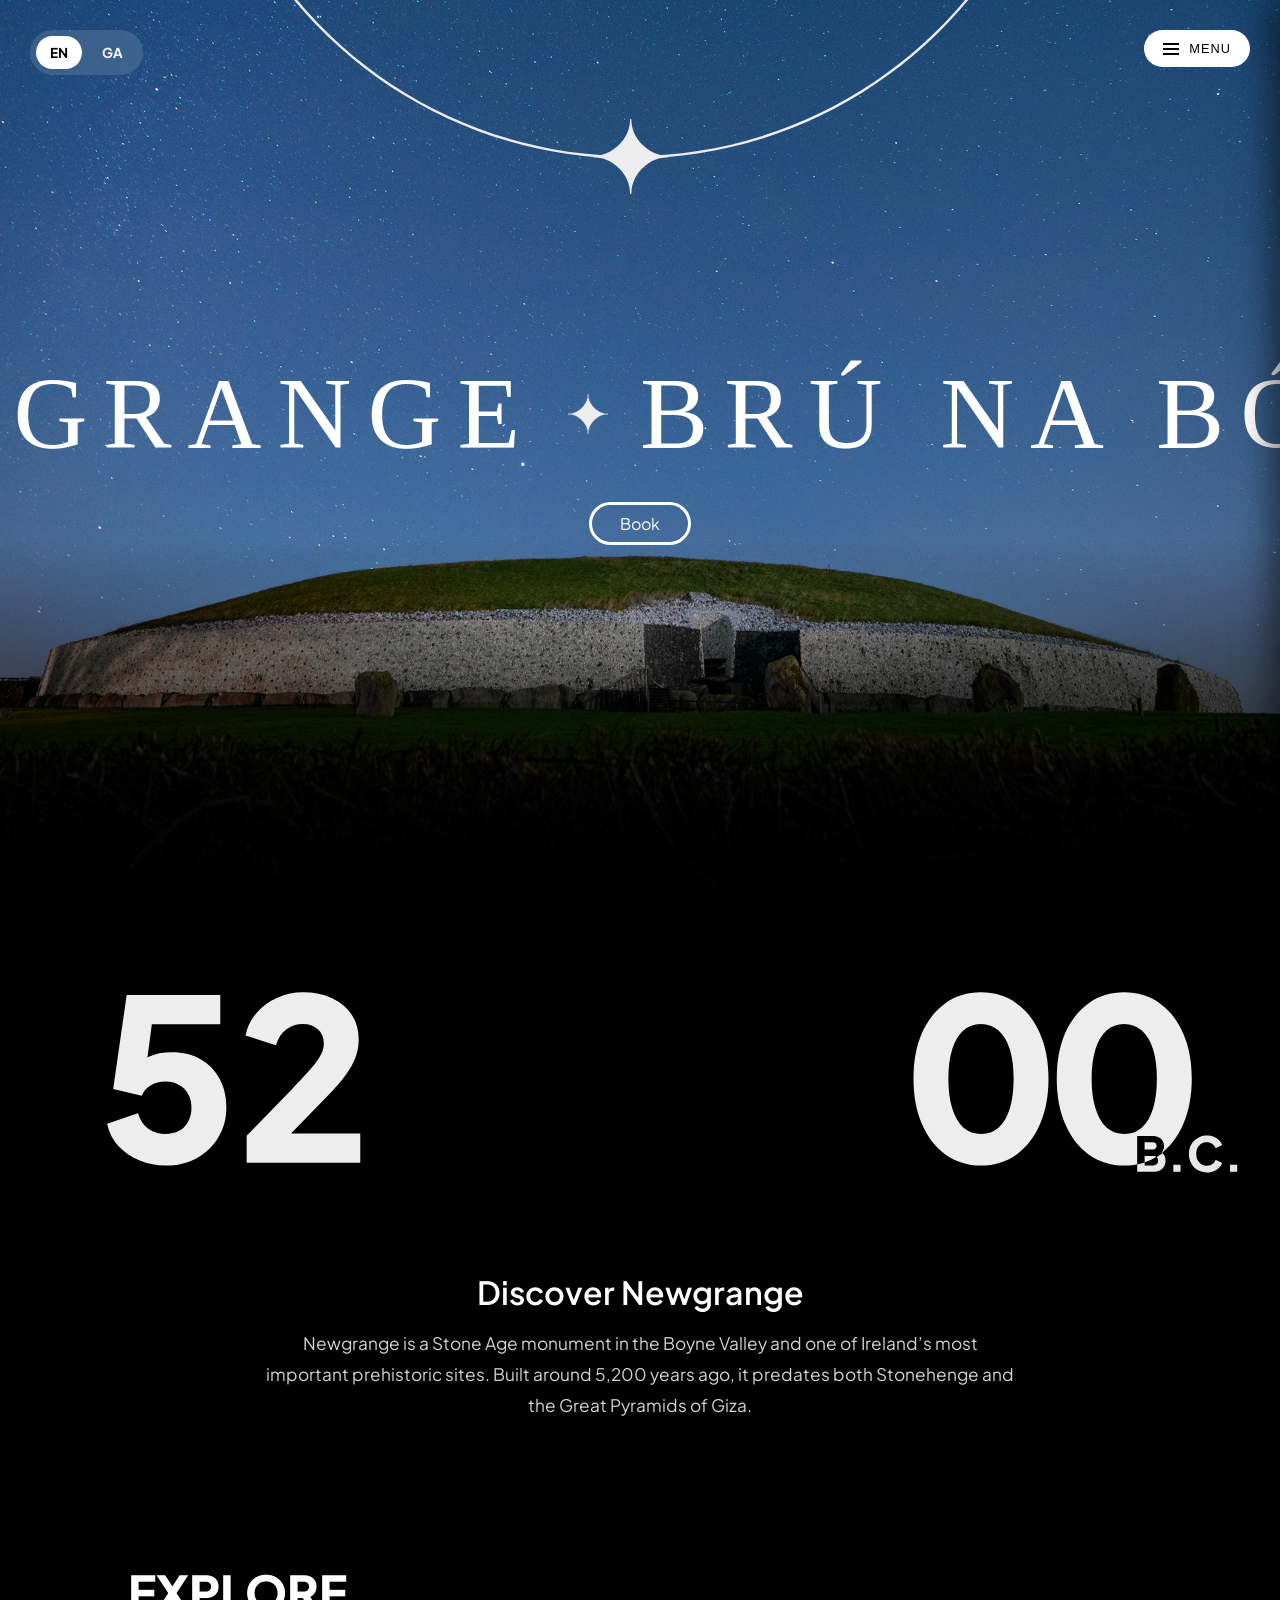
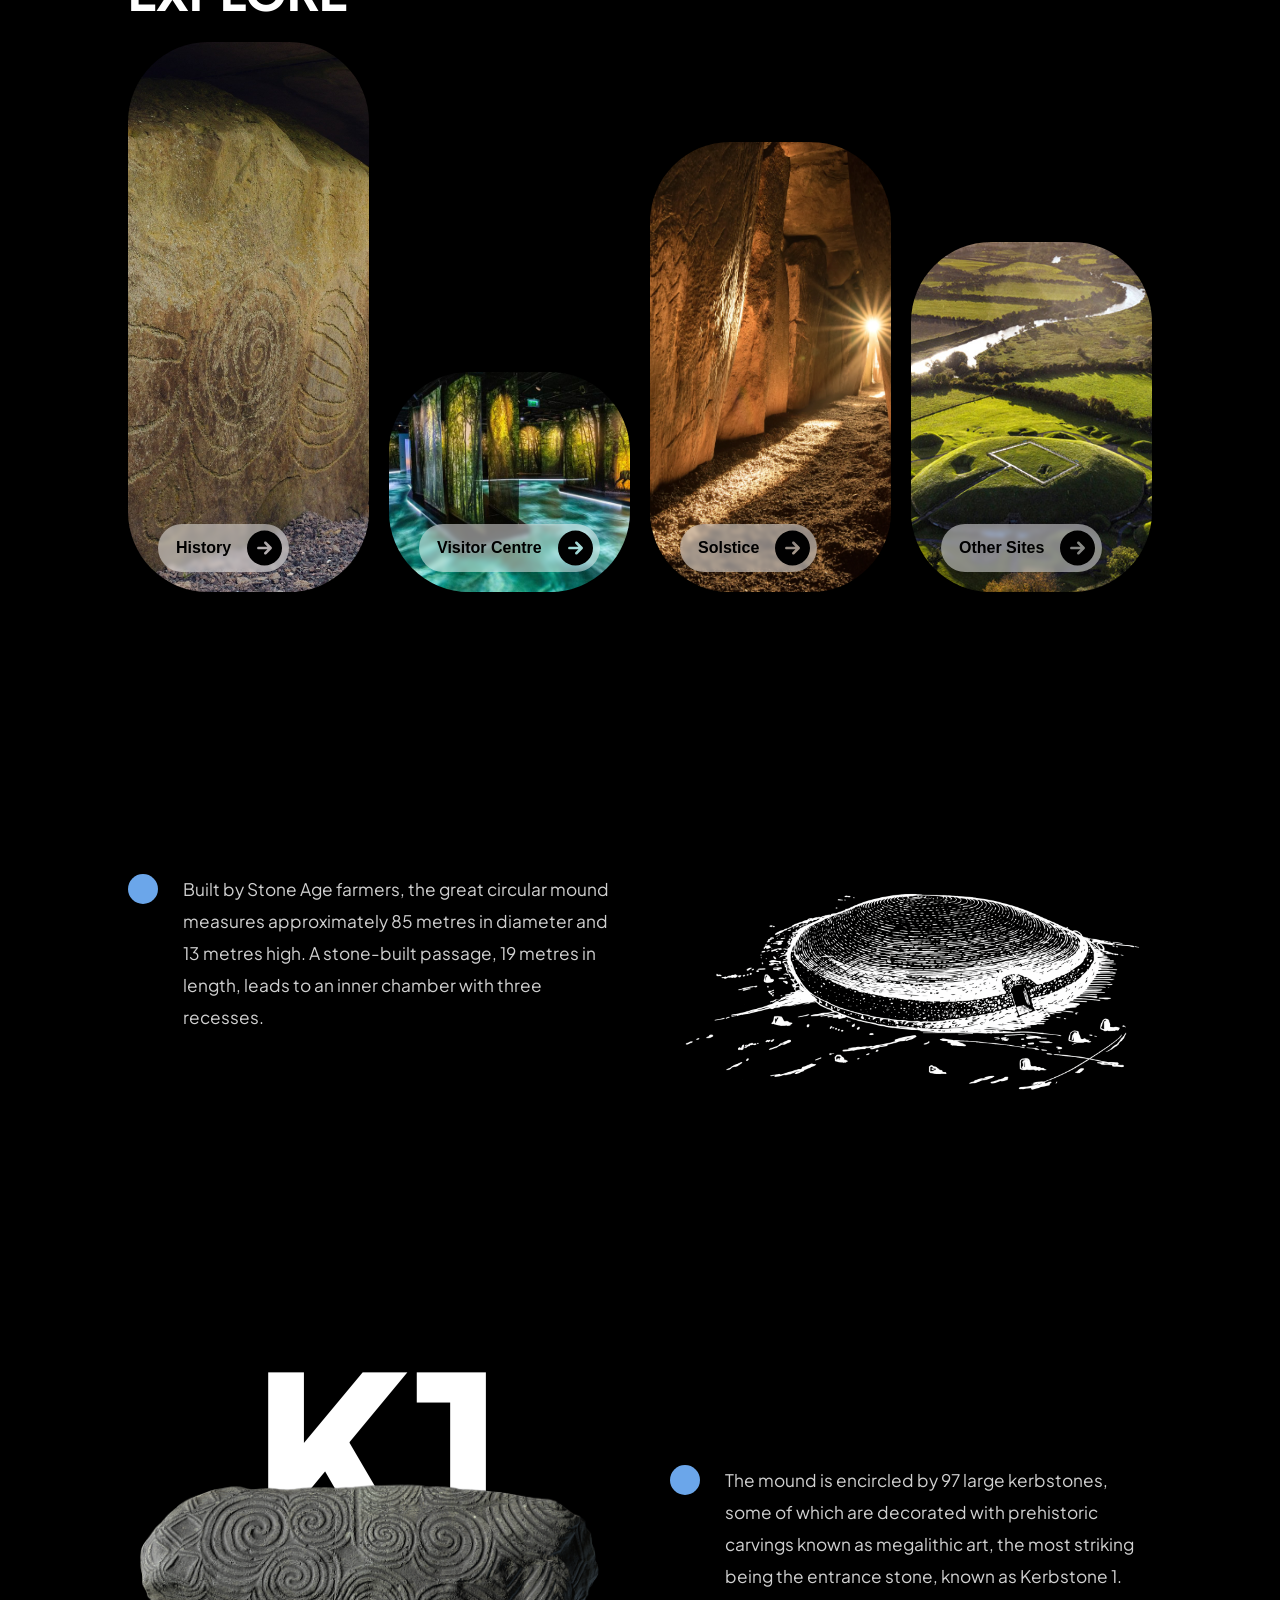
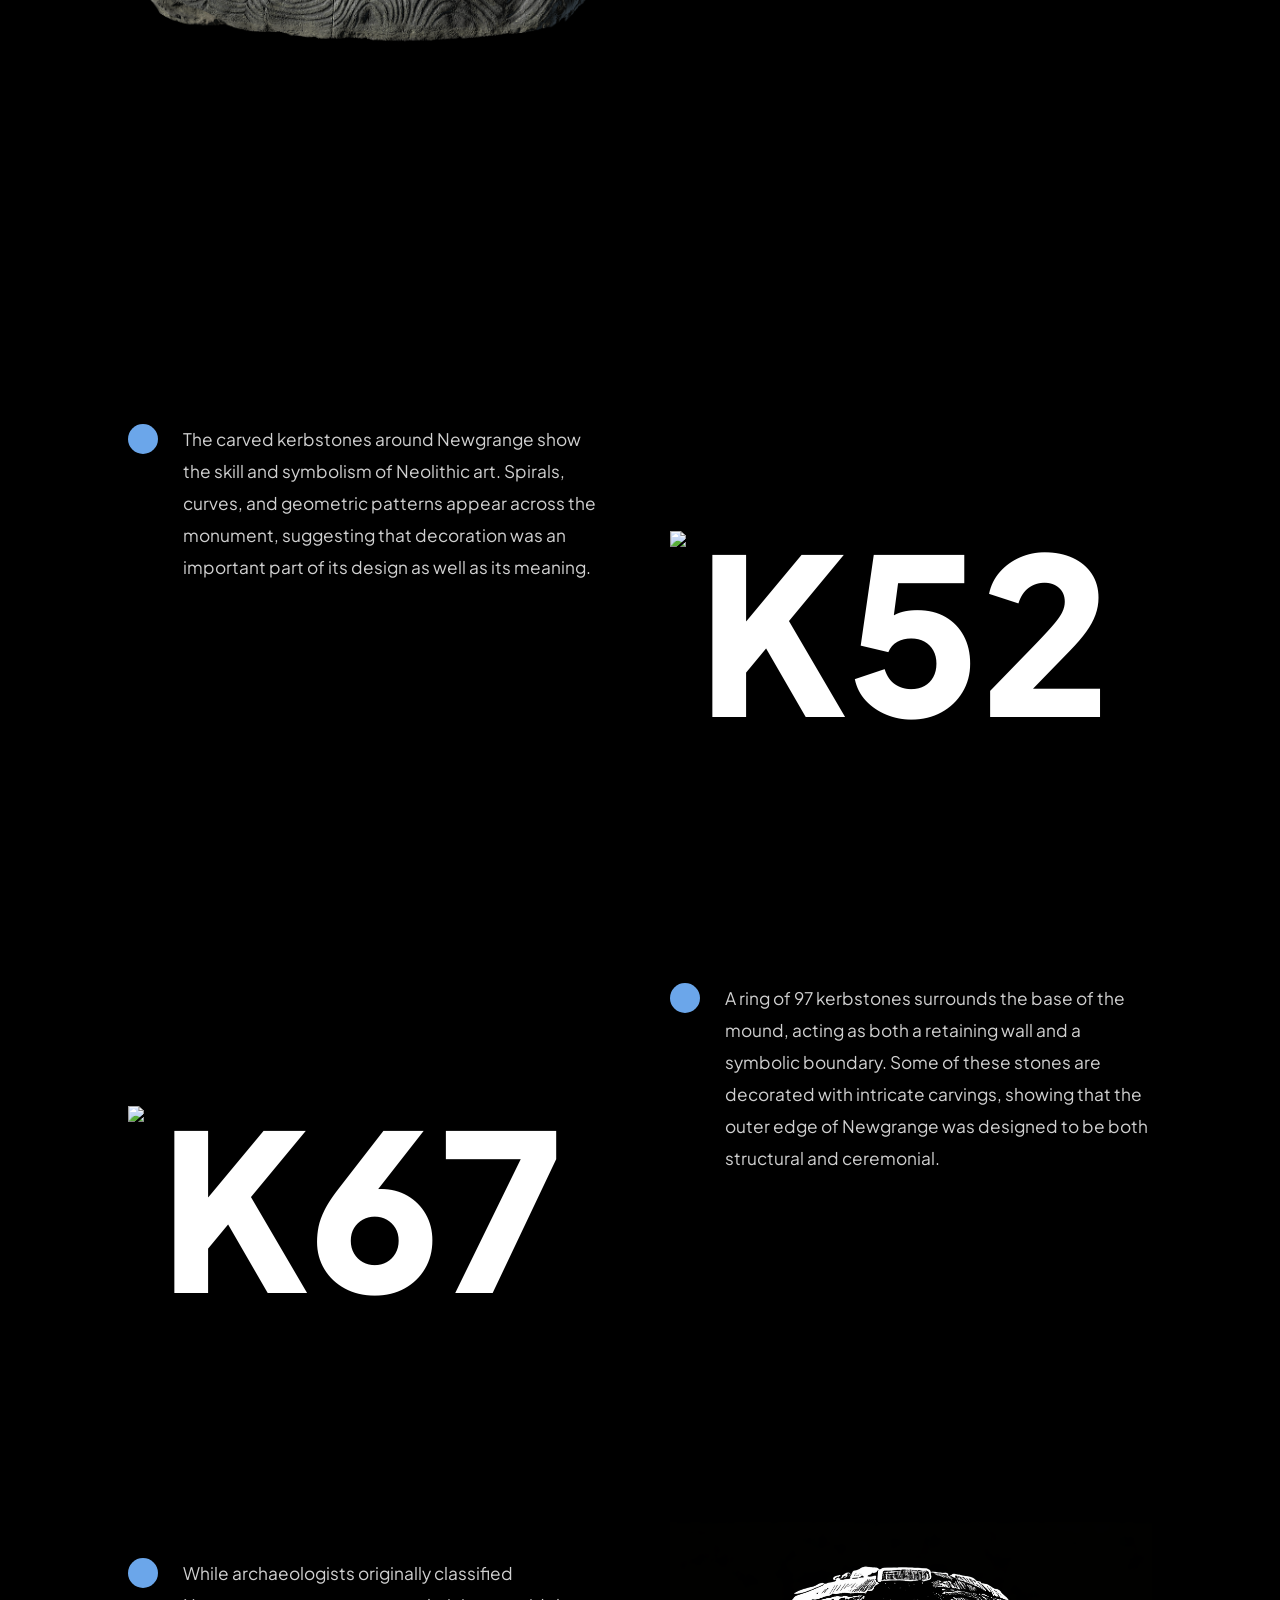
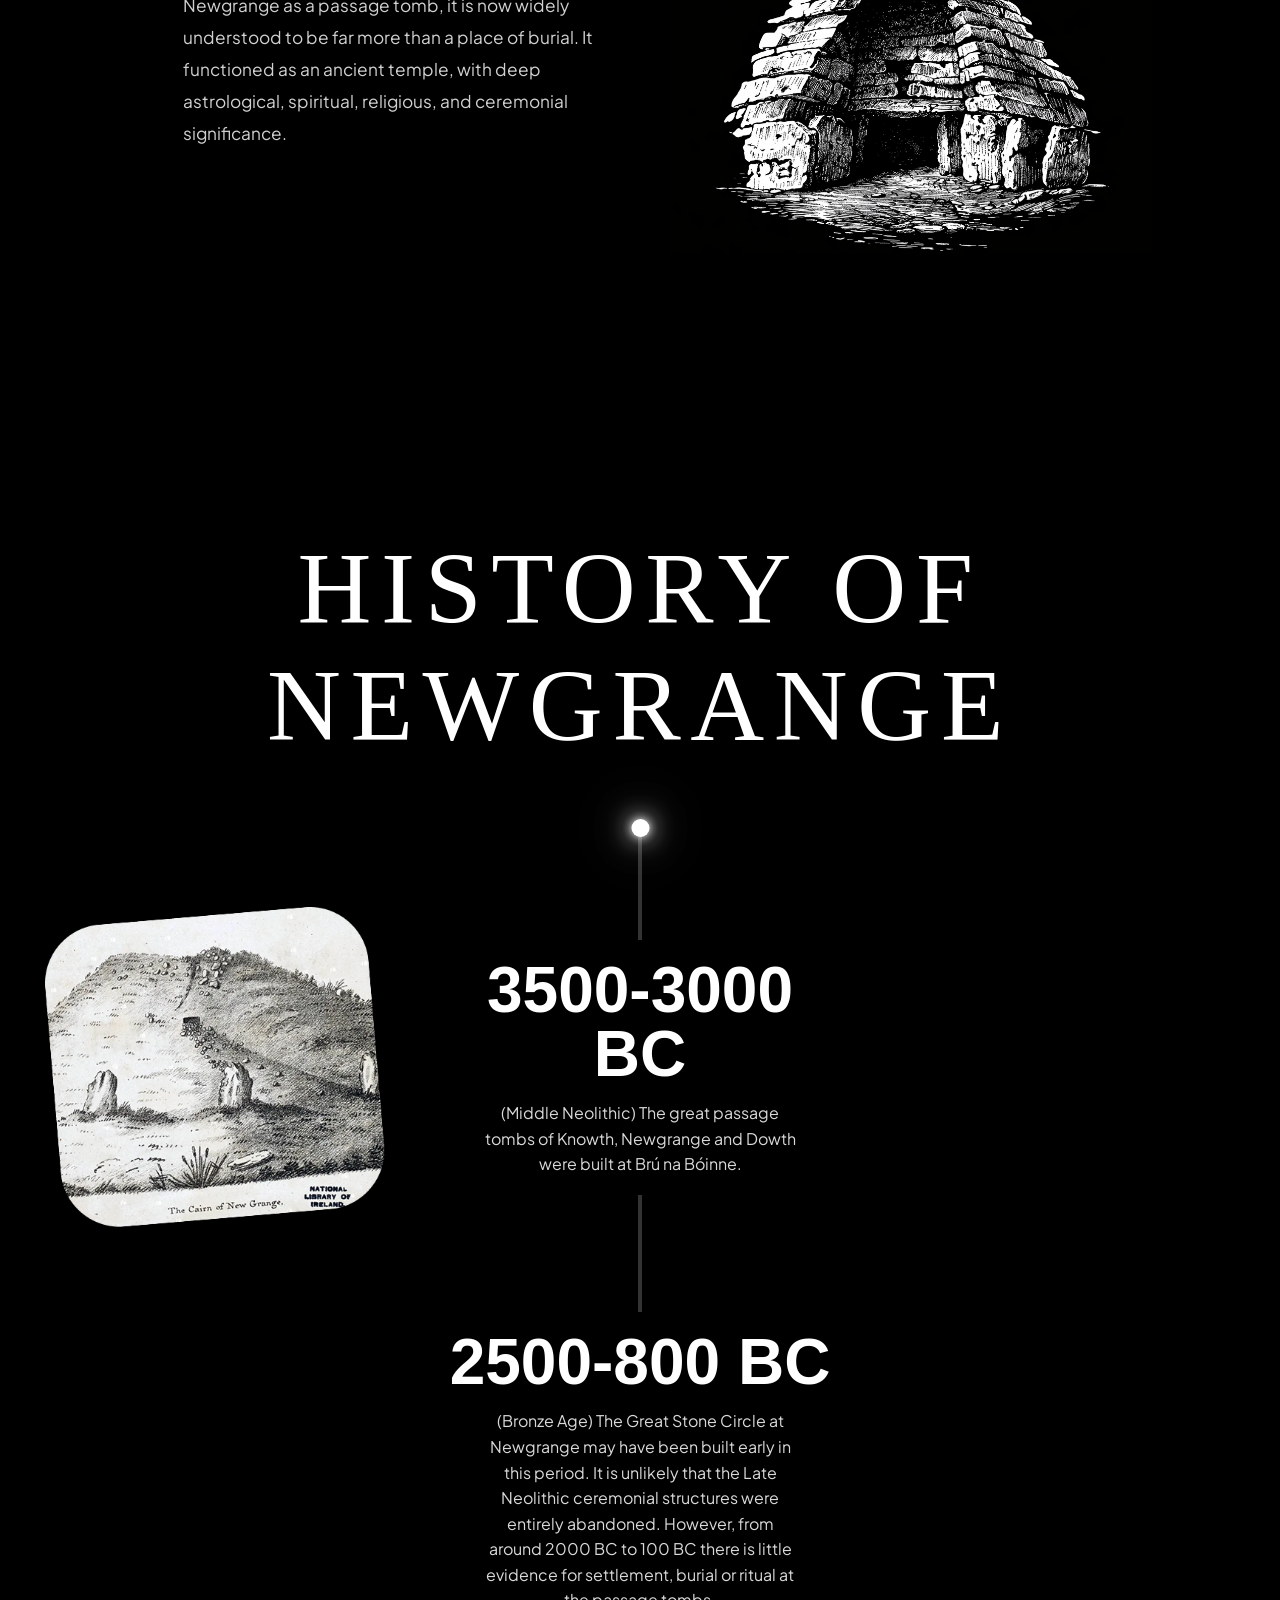
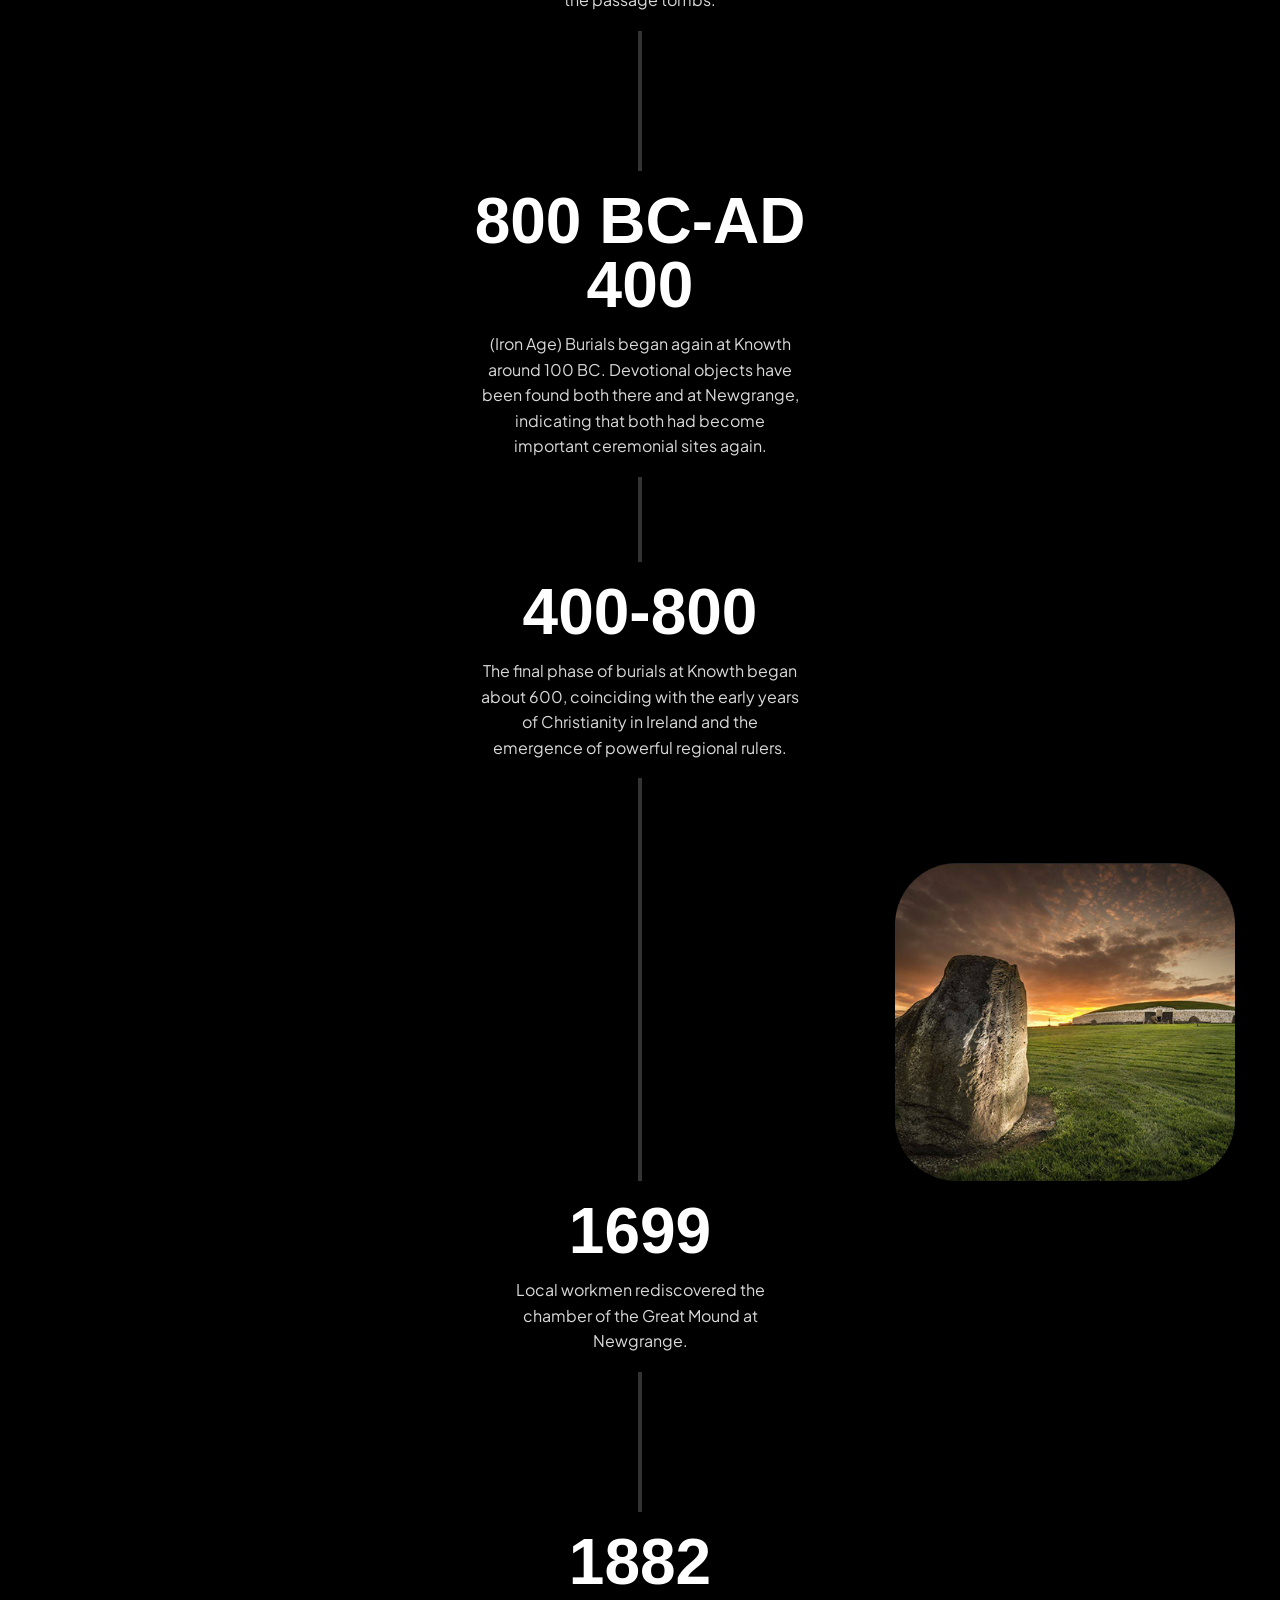
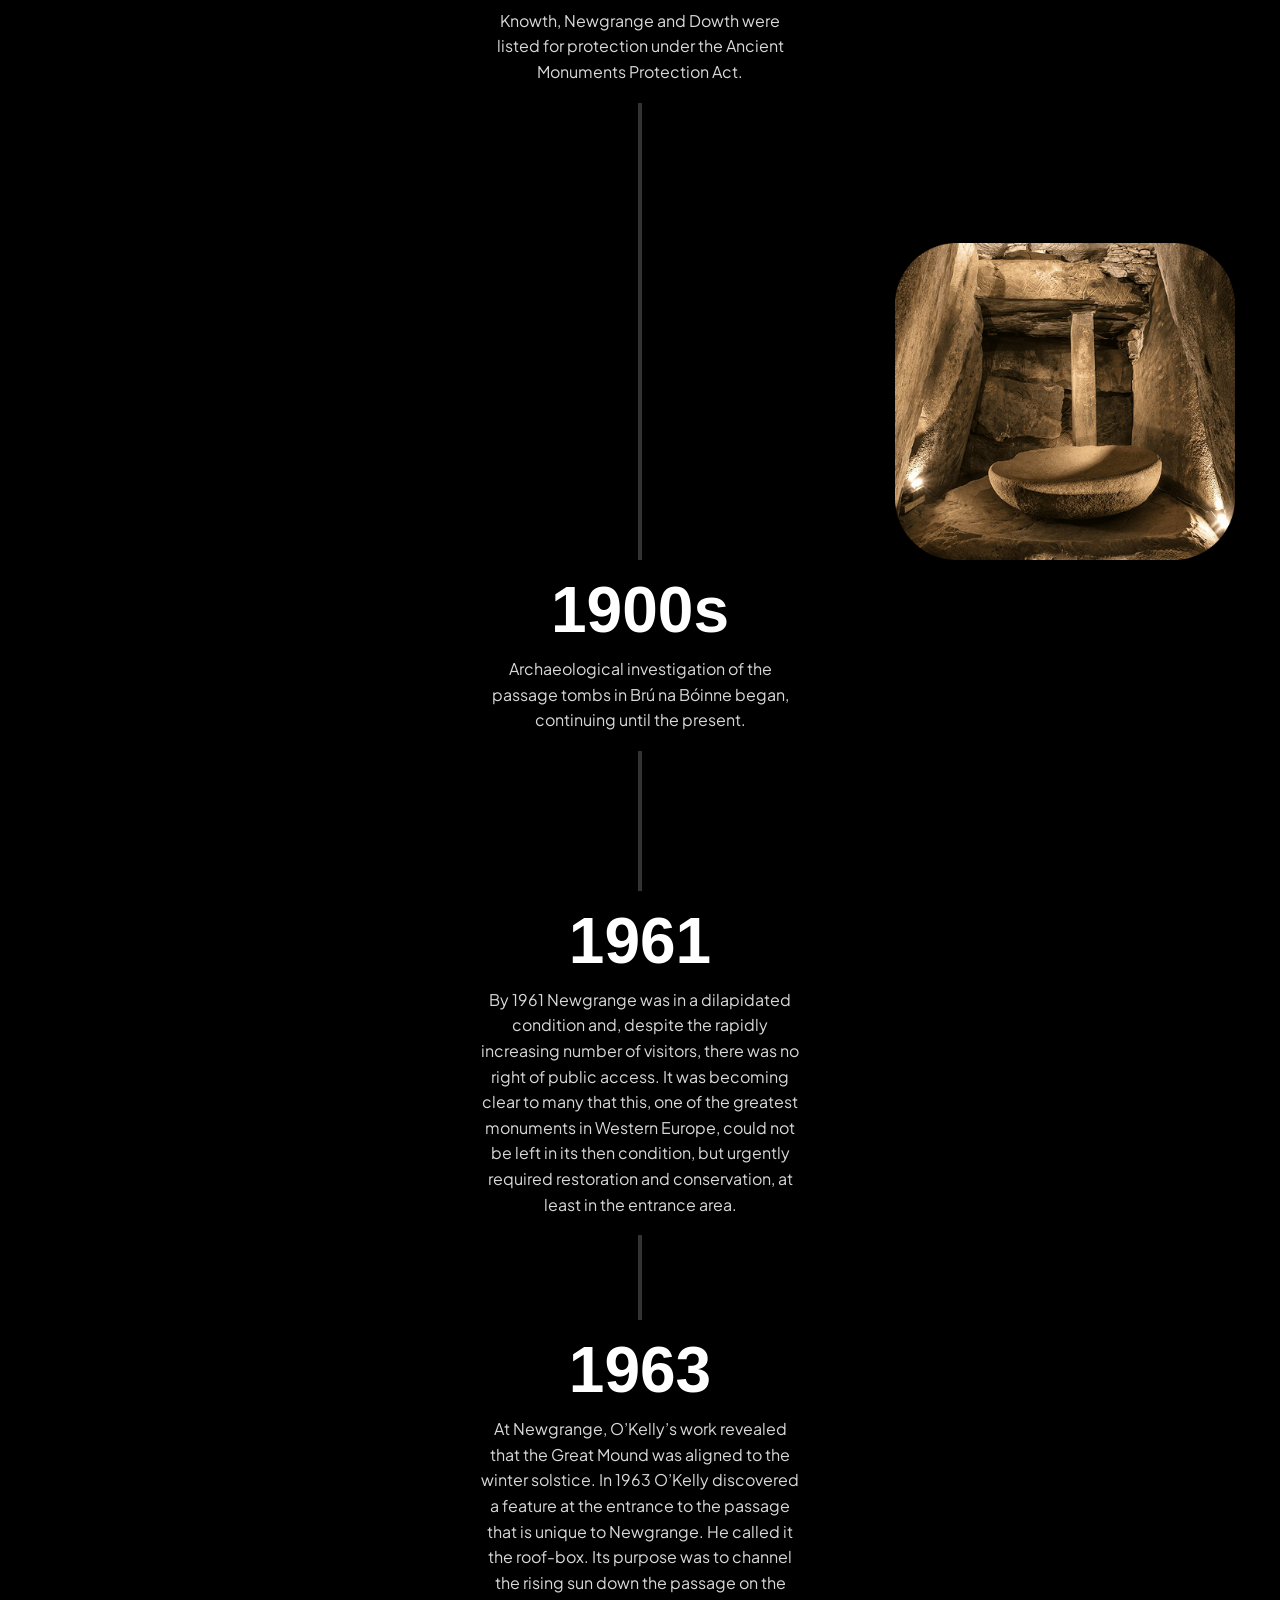
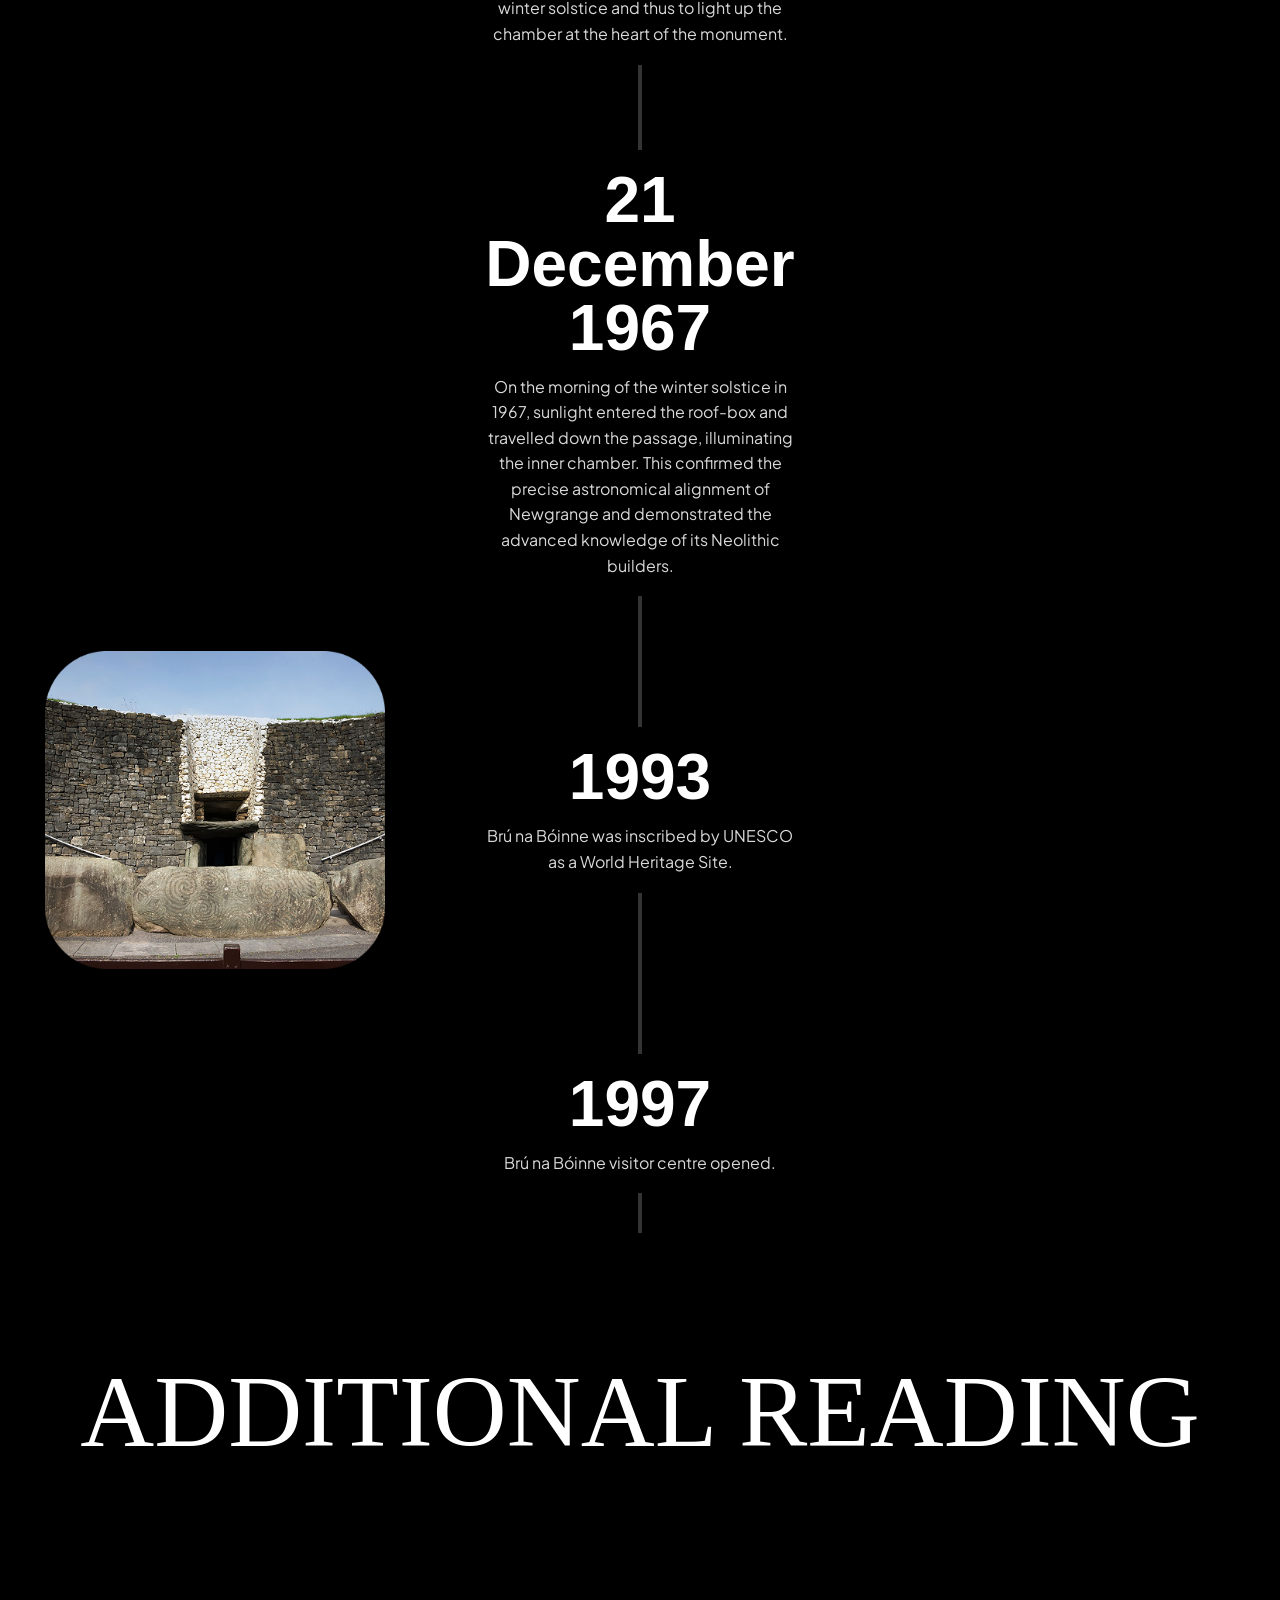
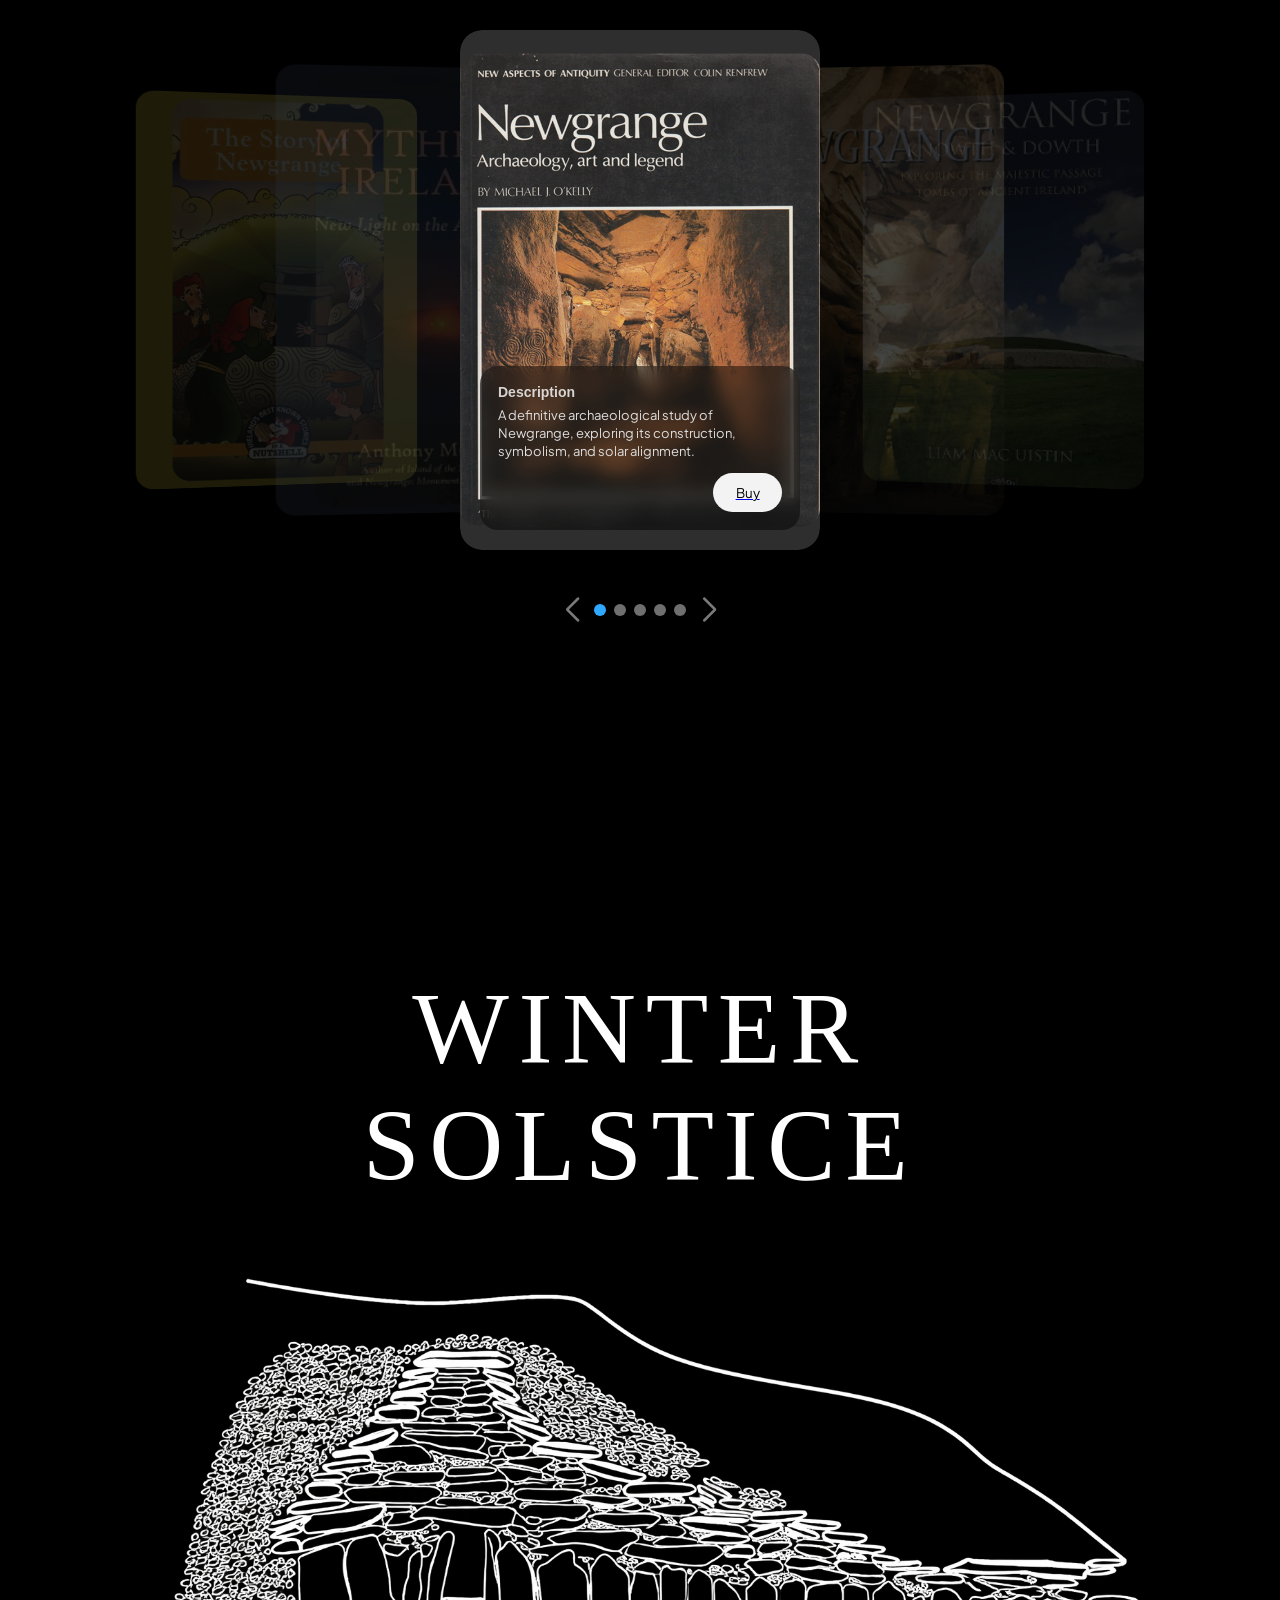
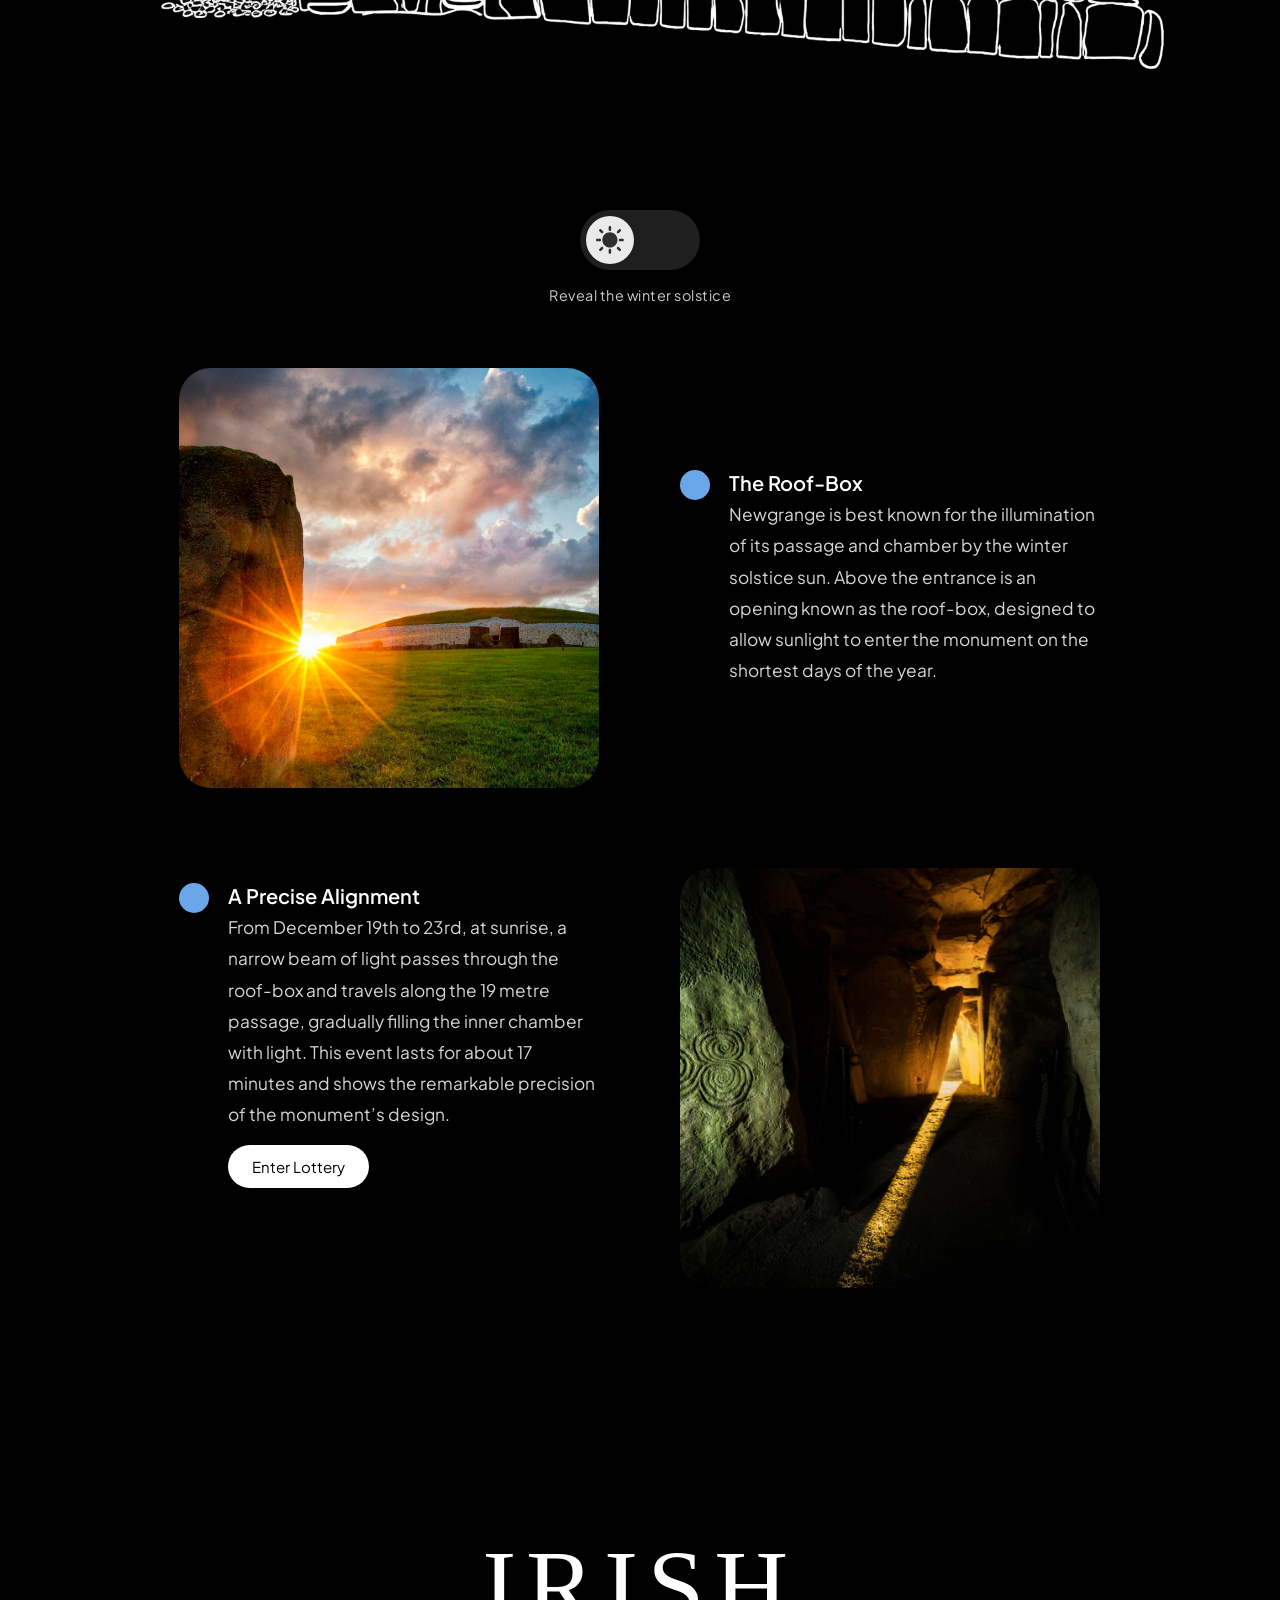
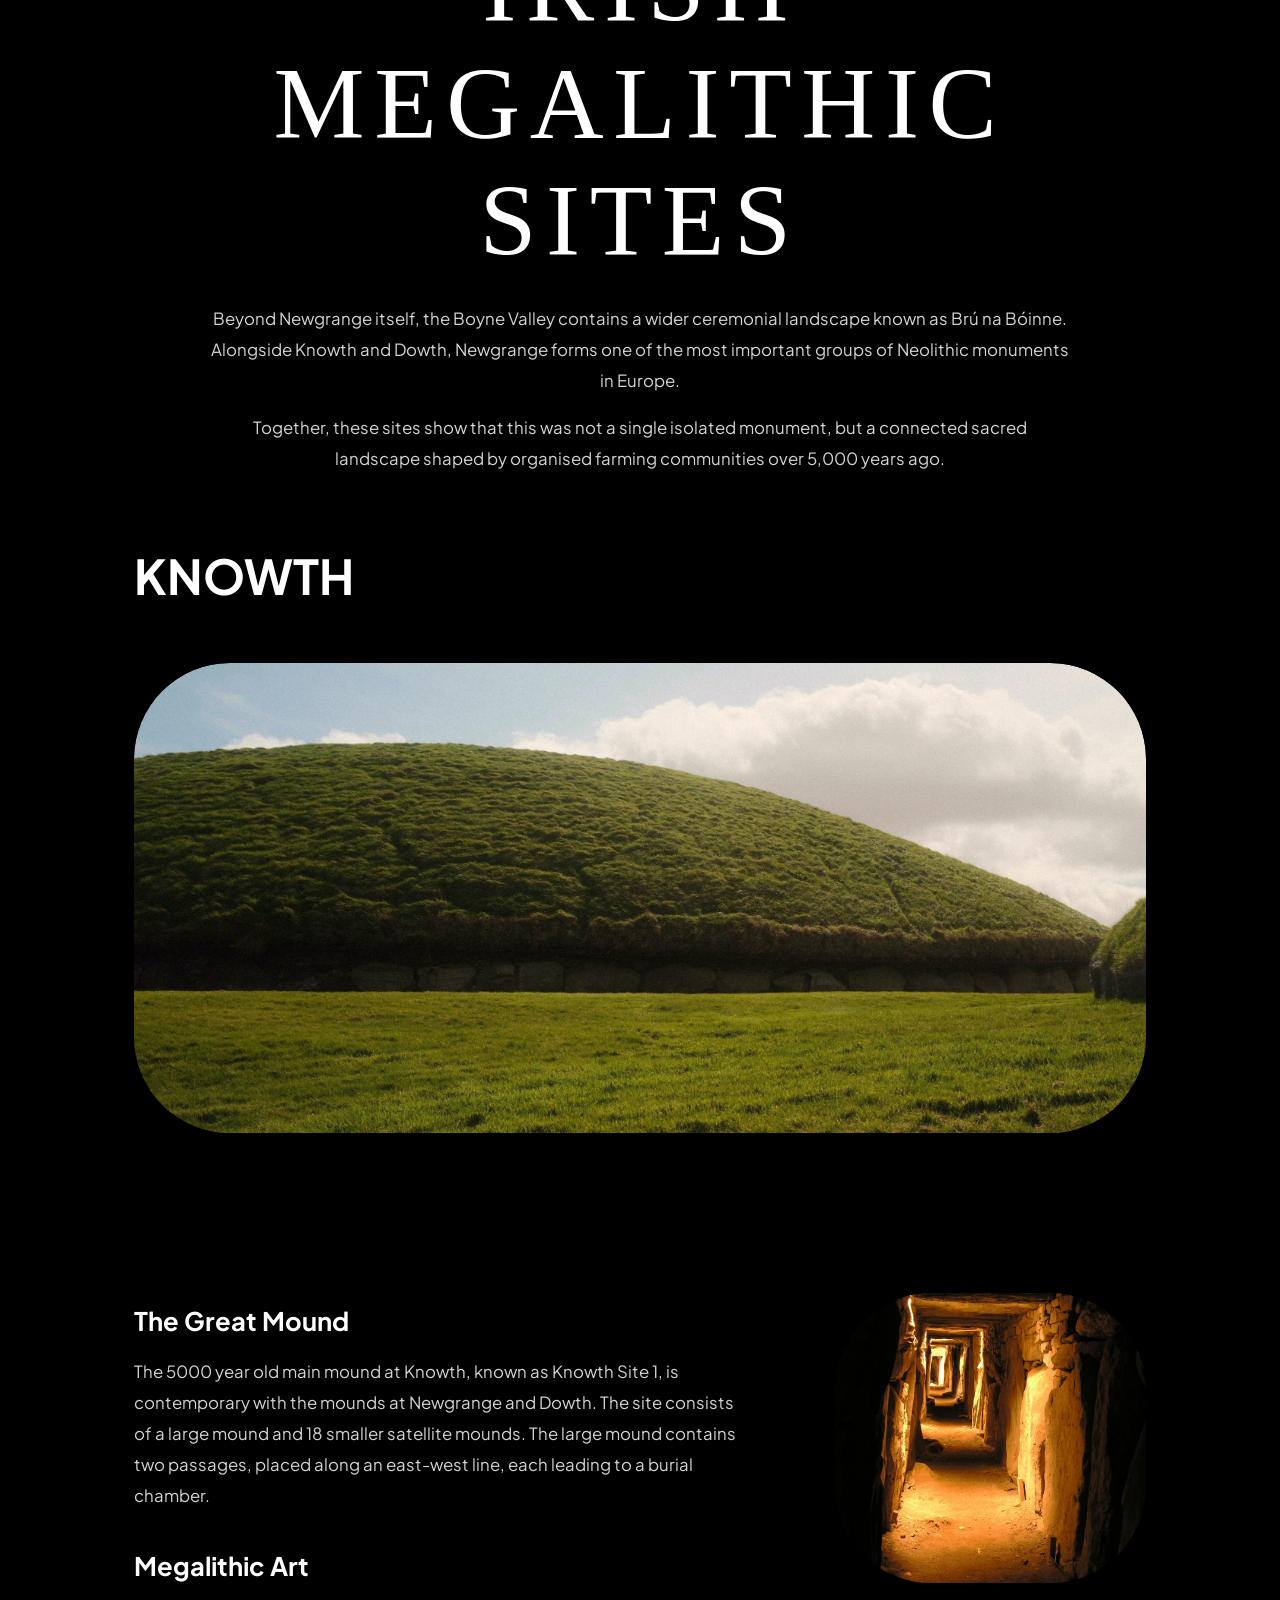
==== commit c0636c75: "Merge branch 'main' of https://github.com/IDM-Msc/Newgrange-Website" ====
--- a/docs/index.html
+++ b/docs/index.html
@@ -23,7 +23,7 @@
         <div class="hero-track" id="hero-track">
           <span data-i18n data-en="BRÚ NA BÓINNE" data-ga="BRÚ NA BÓINNE" data-i18n data-en="BRÚ NA BÓINNE" data-ga="BRÚ NA BÓINNE">BRÚ NA BÓINNE</span>
           <img src="./img/staricon.png" class="divider">
-          <span data-i18n data-en="NEWGRANGE" data-ga="SÍ AN BHRÚ" data-i18n data-en="NEWGRANGE" data-ga="SÍ AN BHRÚ">NEWGRANGE</span>
+          <span data-i18n data-en="NEWGRANGE" data-ga="NEWGRANGE" data-i18n data-en="NEWGRANGE" data-ga="NEWGRANGE">NEWGRANGE</span>
           <img src="./img/staricon.png" class="divider">
         </div>
       </div>
@@ -32,32 +32,6 @@
   </div>
 </section>
 
-<!--BURGER MENU-->
-  <div class = "menu-btn" id="menuBtn">
-    <div class="burger-lines">
-      <span></span>
-      <span></span>
-      <span></span>
-    </div>
-    <span class="menu-text" data-i18n data-en="MENU" data-ga="ROGHCHLÁR"> MENU </span>
-  </div>
-
-  <div class="lang-toggle" id="langToggle" aria-label="Toggle language">
-    <button type="button" class="lang-btn active" data-lang="en">EN</button>
-    <button type="button" class="lang-btn" data-lang="ga">GA</button>
-  </div>
-
-  <div class="menu-panel" id="menuPanel">
-    <a href="#" data-i18n data-en="Home" data-ga="Baile"> Home </a>
-    <a href="#history-section" data-i18n data-en="History" data-ga="Stair"> History </a>
-    <a href="#reading-section" data-i18n data-en="Additional Reading" data-ga="Tuilleadh Léitheoireachta"> Additional Reading </a>
-    <a href="#solstice-section" data-i18n data-en="Winter Solstice" data-ga="Grianstad an Gheimhridh"> Winter Solstice </a>
-    <a href="#sites-section" data-i18n data-en="Other sites" data-ga="Suíomhanna eile"> Other sites </a>
-    <a href="#visitor-section" data-i18n data-en="Visitor Centre" data-ga="Ionad Cuairteoirí"> Visitor Centre </a>
-    <a href="#contact-section" data-i18n data-en="Contact" data-ga="Teagmháil"> Contact </a>
-  </div>
-
-  <div class="menu-overlay" id="menuOverlay"></div>
 <!--BURGER MENU-->
   <div class = "menu-btn" id="menuBtn">
     <div class="burger-lines">
@@ -679,7 +653,7 @@
       </nav>
     </div>
 
-    <small data-i18n data-en="Copyright Newgrange 2026" data-ga="Cóipcheart Newgrange 2026">Copyright Newgrange 2026</small>
+      <small data-i18n data-en="© Newgrange Project 2026. Images and video sourced from Heritage Ireland, John Healy (JH2020), and original photography by the project team." data-ga="© Tionscadal Shí an Bhrú 2026. Íomhánna agus físeáin ó Heritage Ireland, John Healy (JH2020), agus grianghrafadóireacht bhunaidh ón bhfoireann.">© Newgrange Project 2026. Images and video sourced from Heritage Ireland, John Healy (JH2020), and original photography by the project team.</small>
   </footer>
 <script src="./js/carousel.js"></script>
 <script src="./js/script.js"></script>
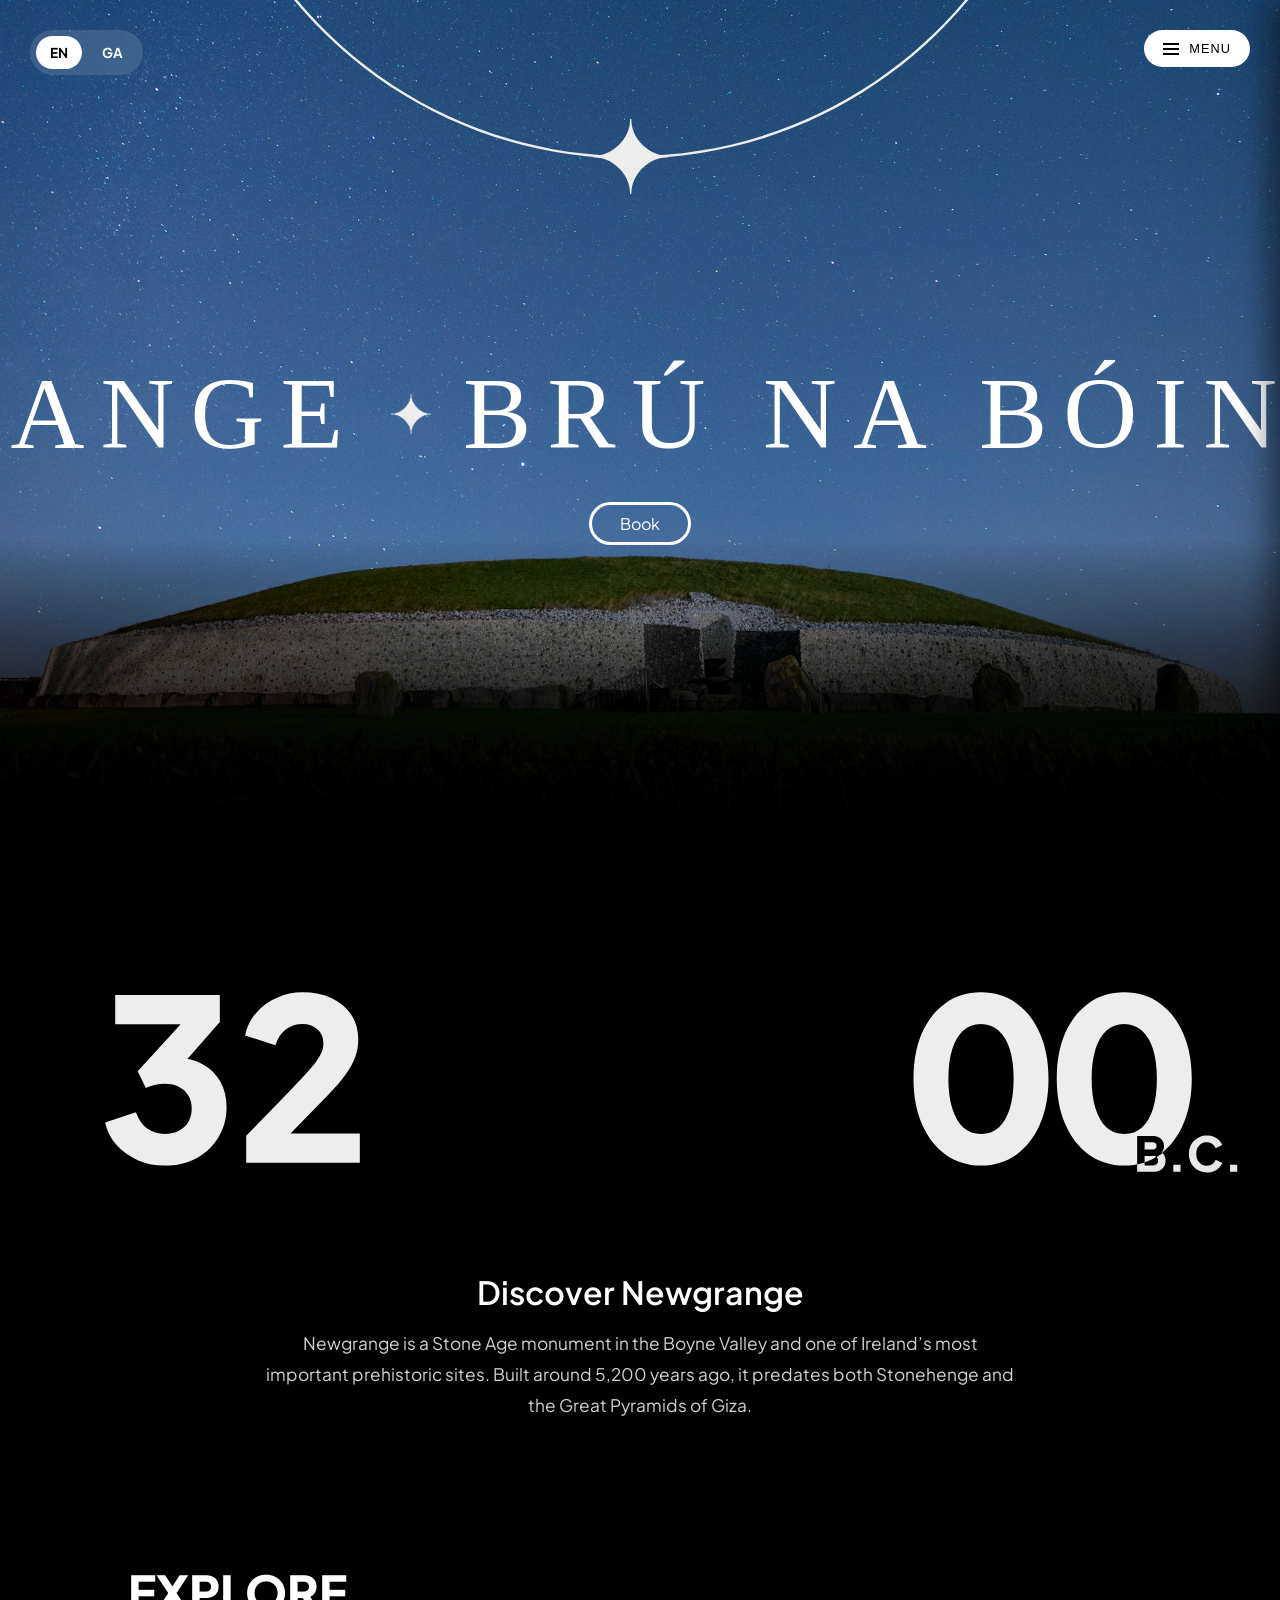
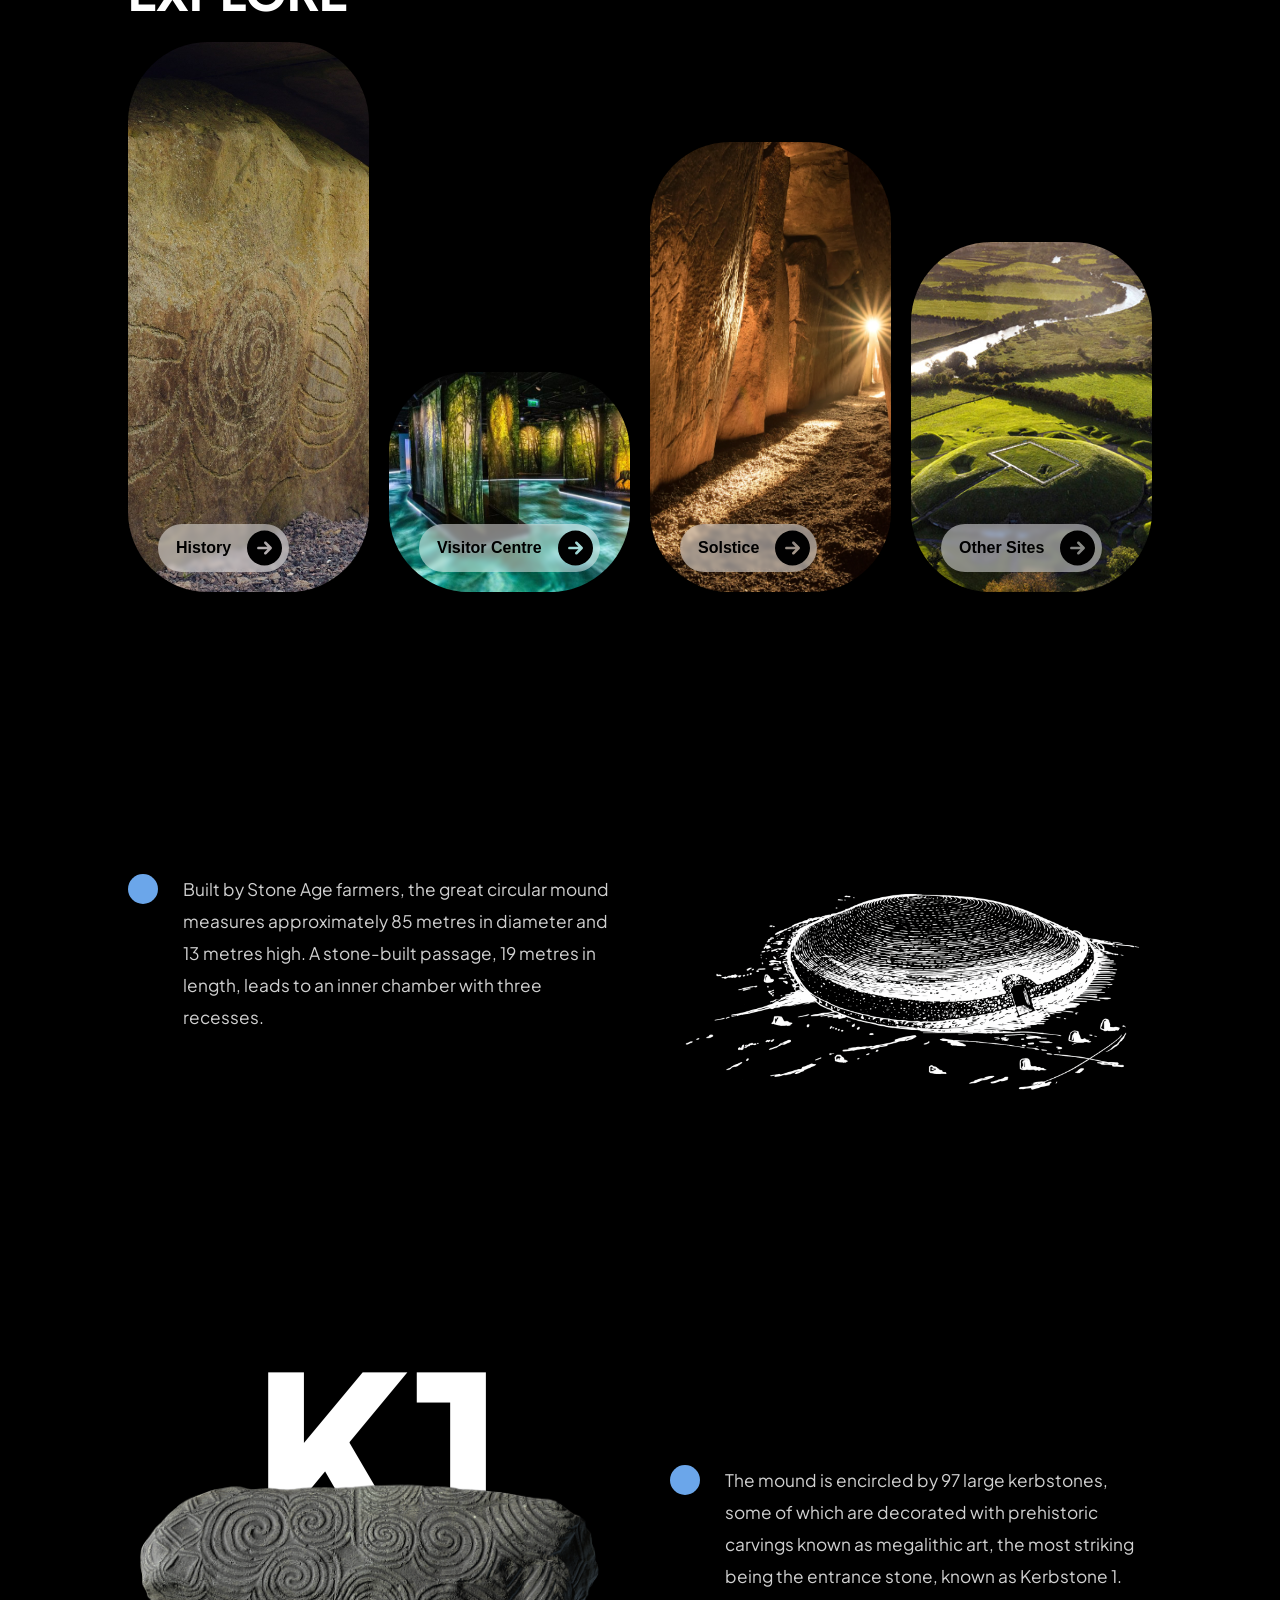
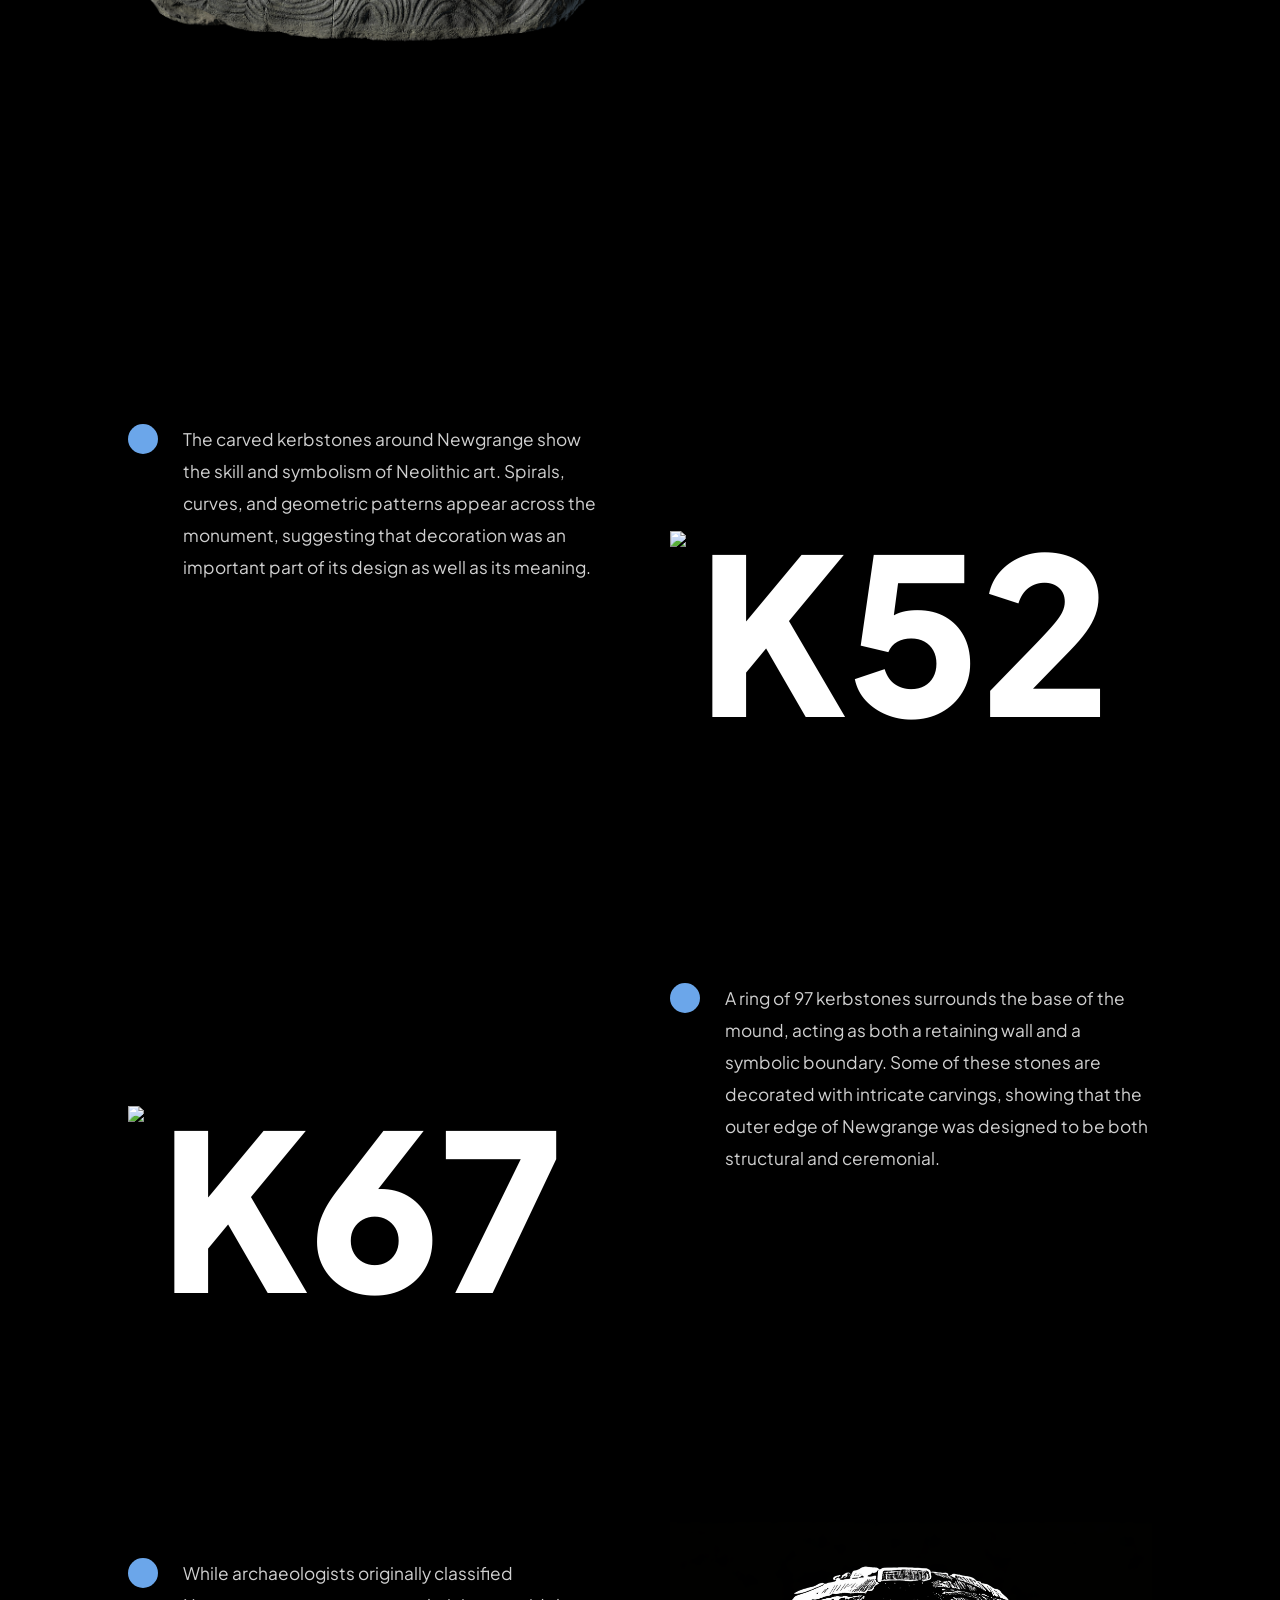
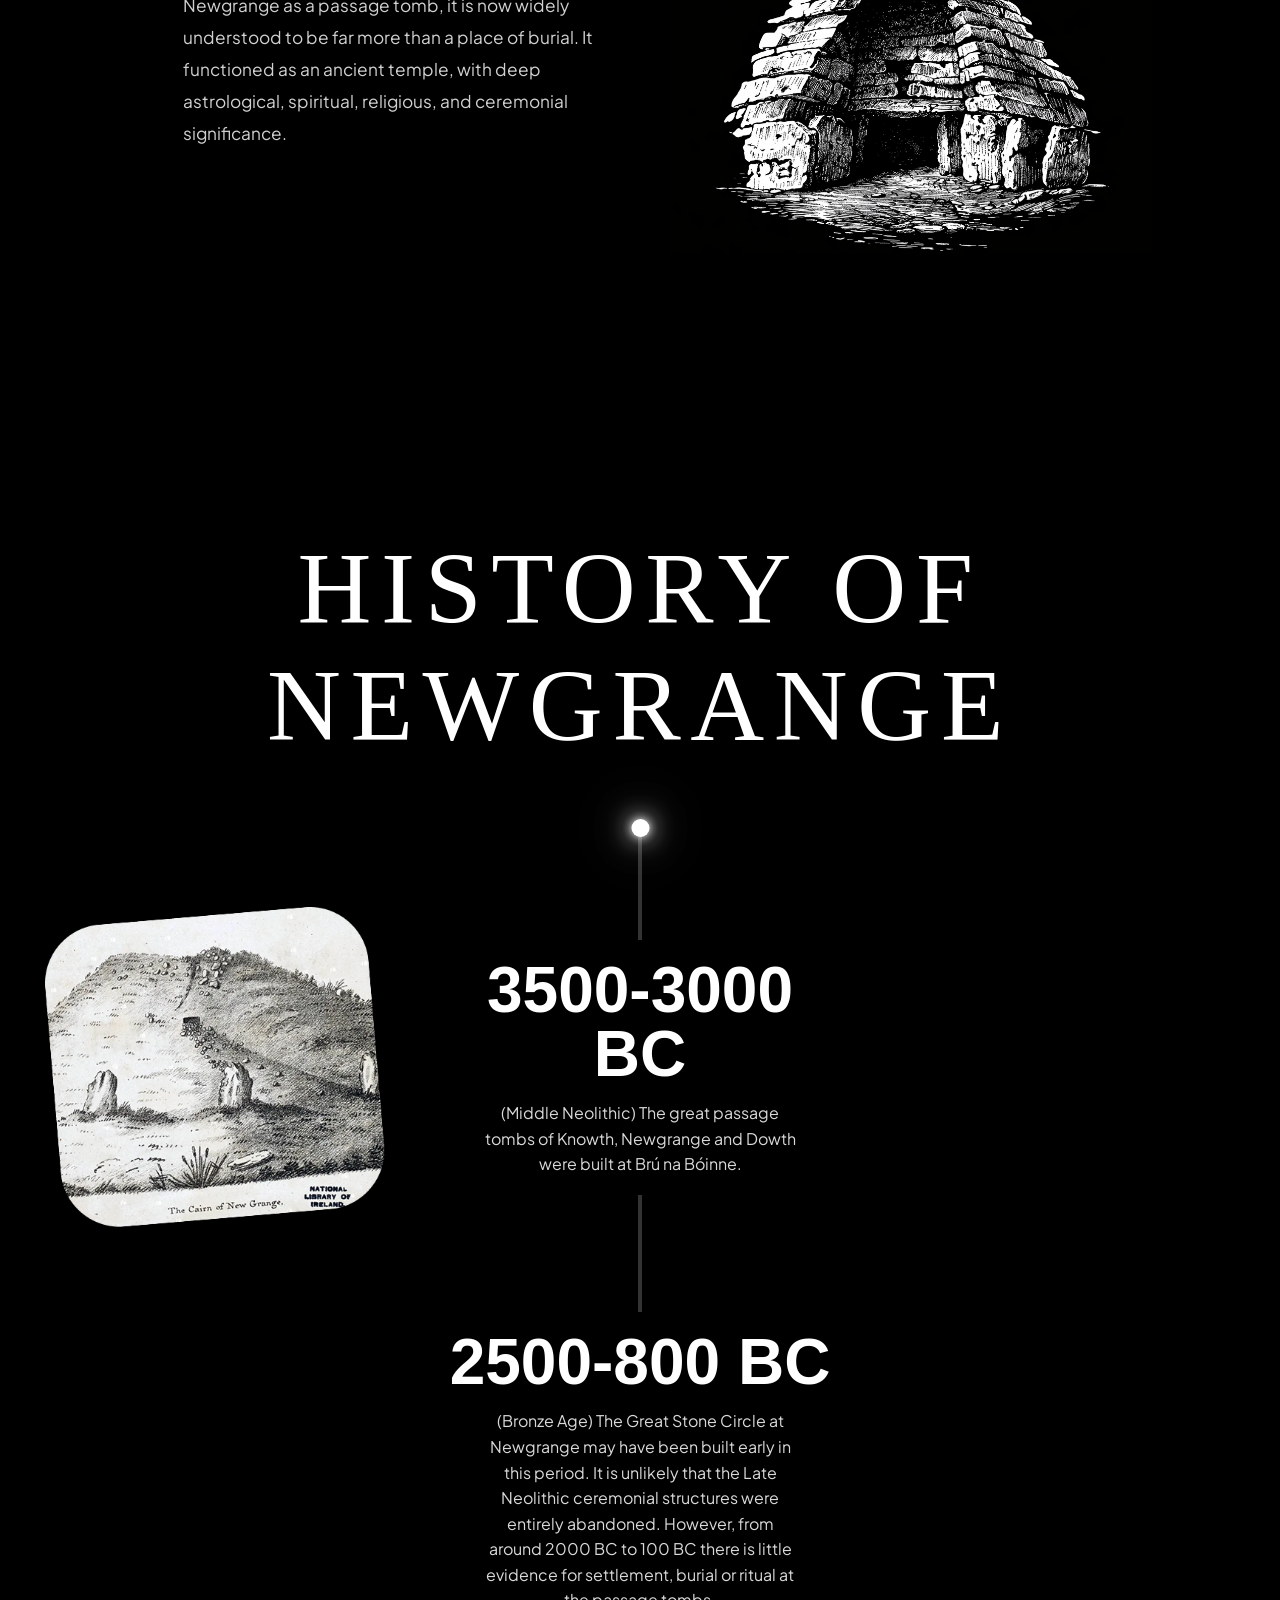
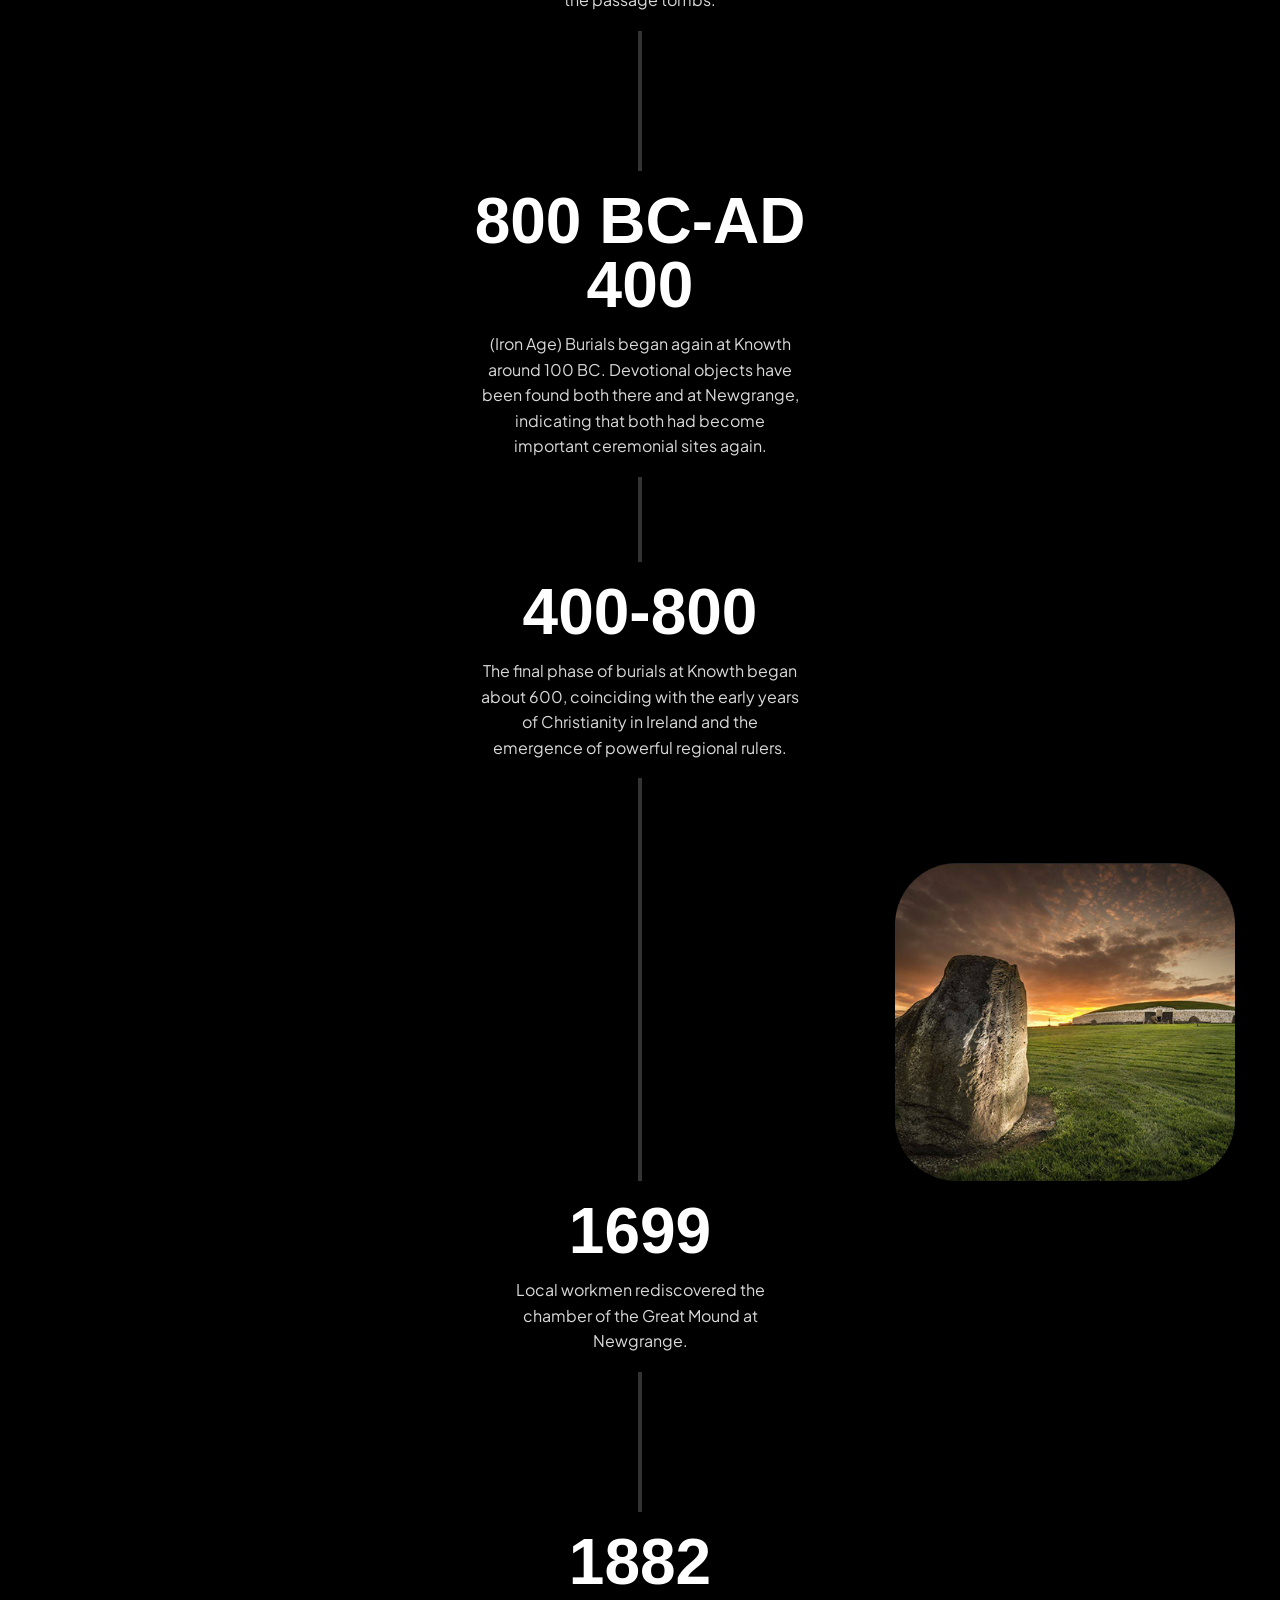
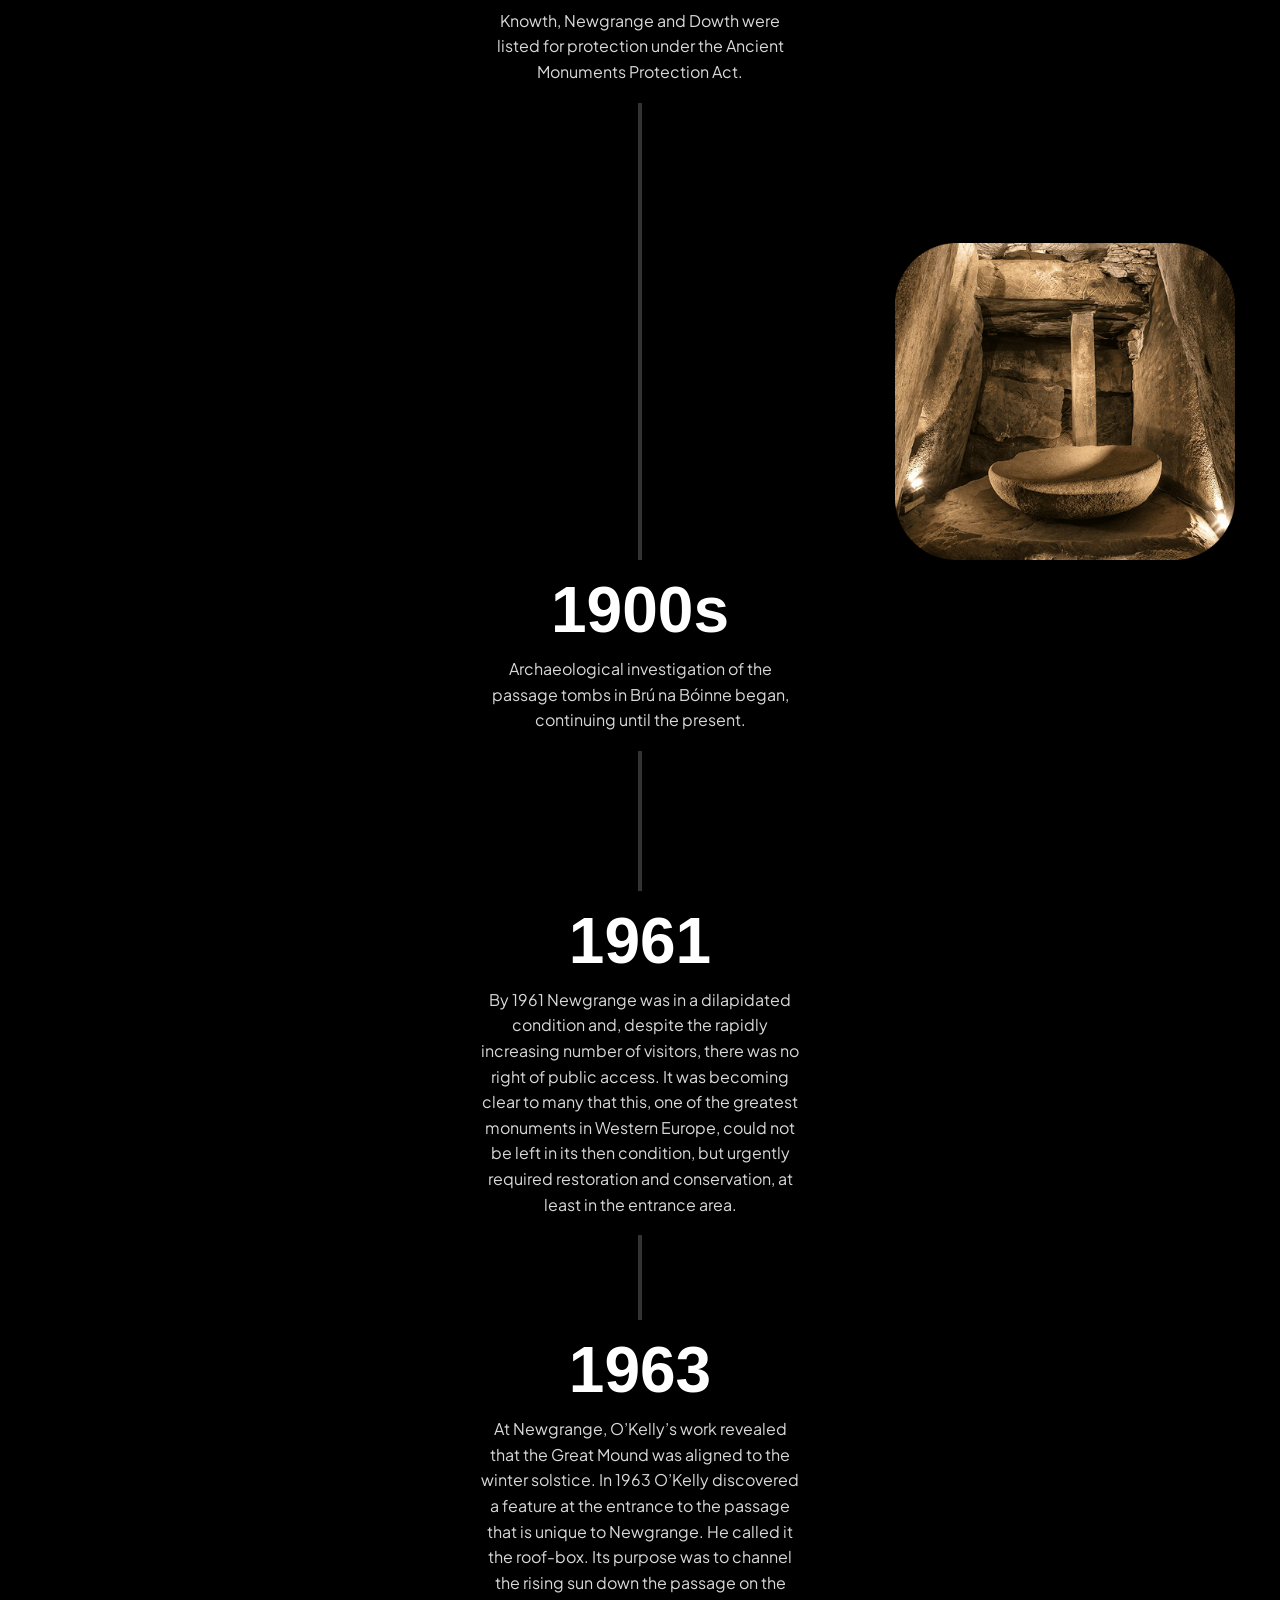
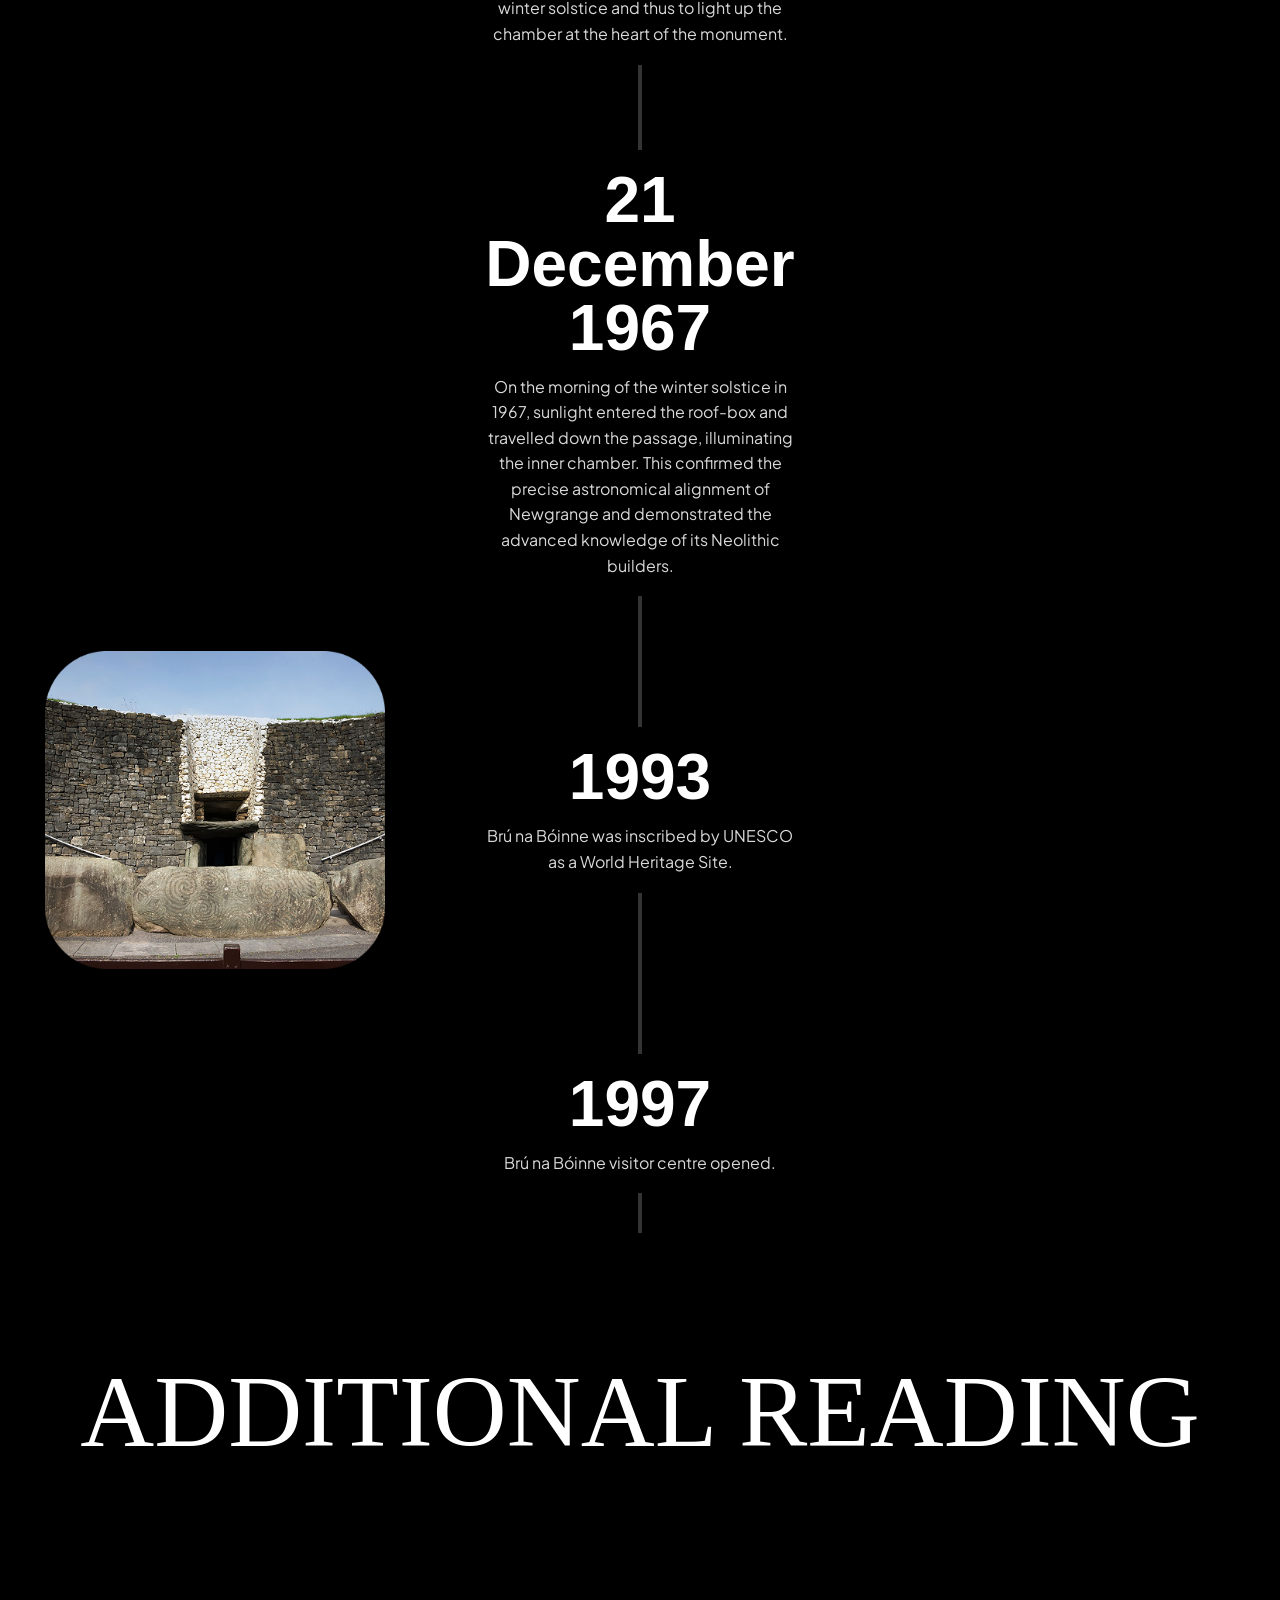
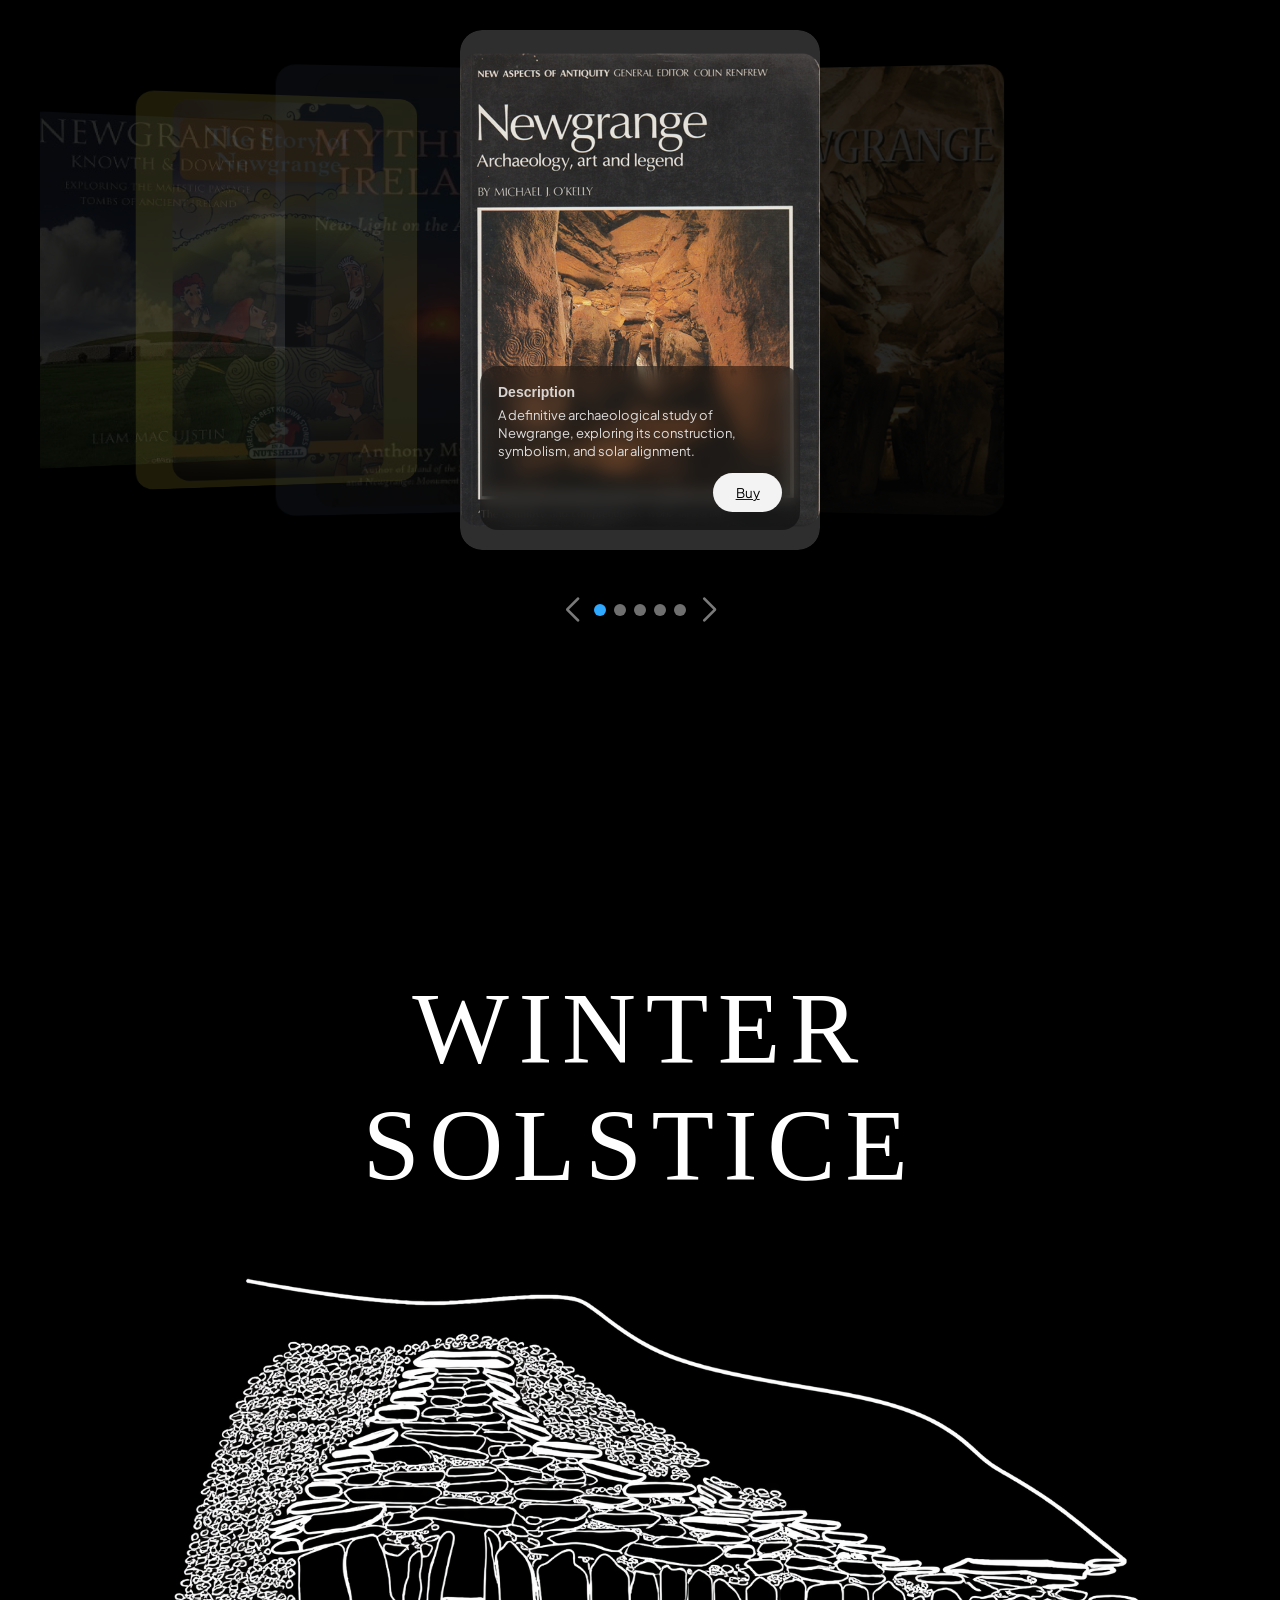
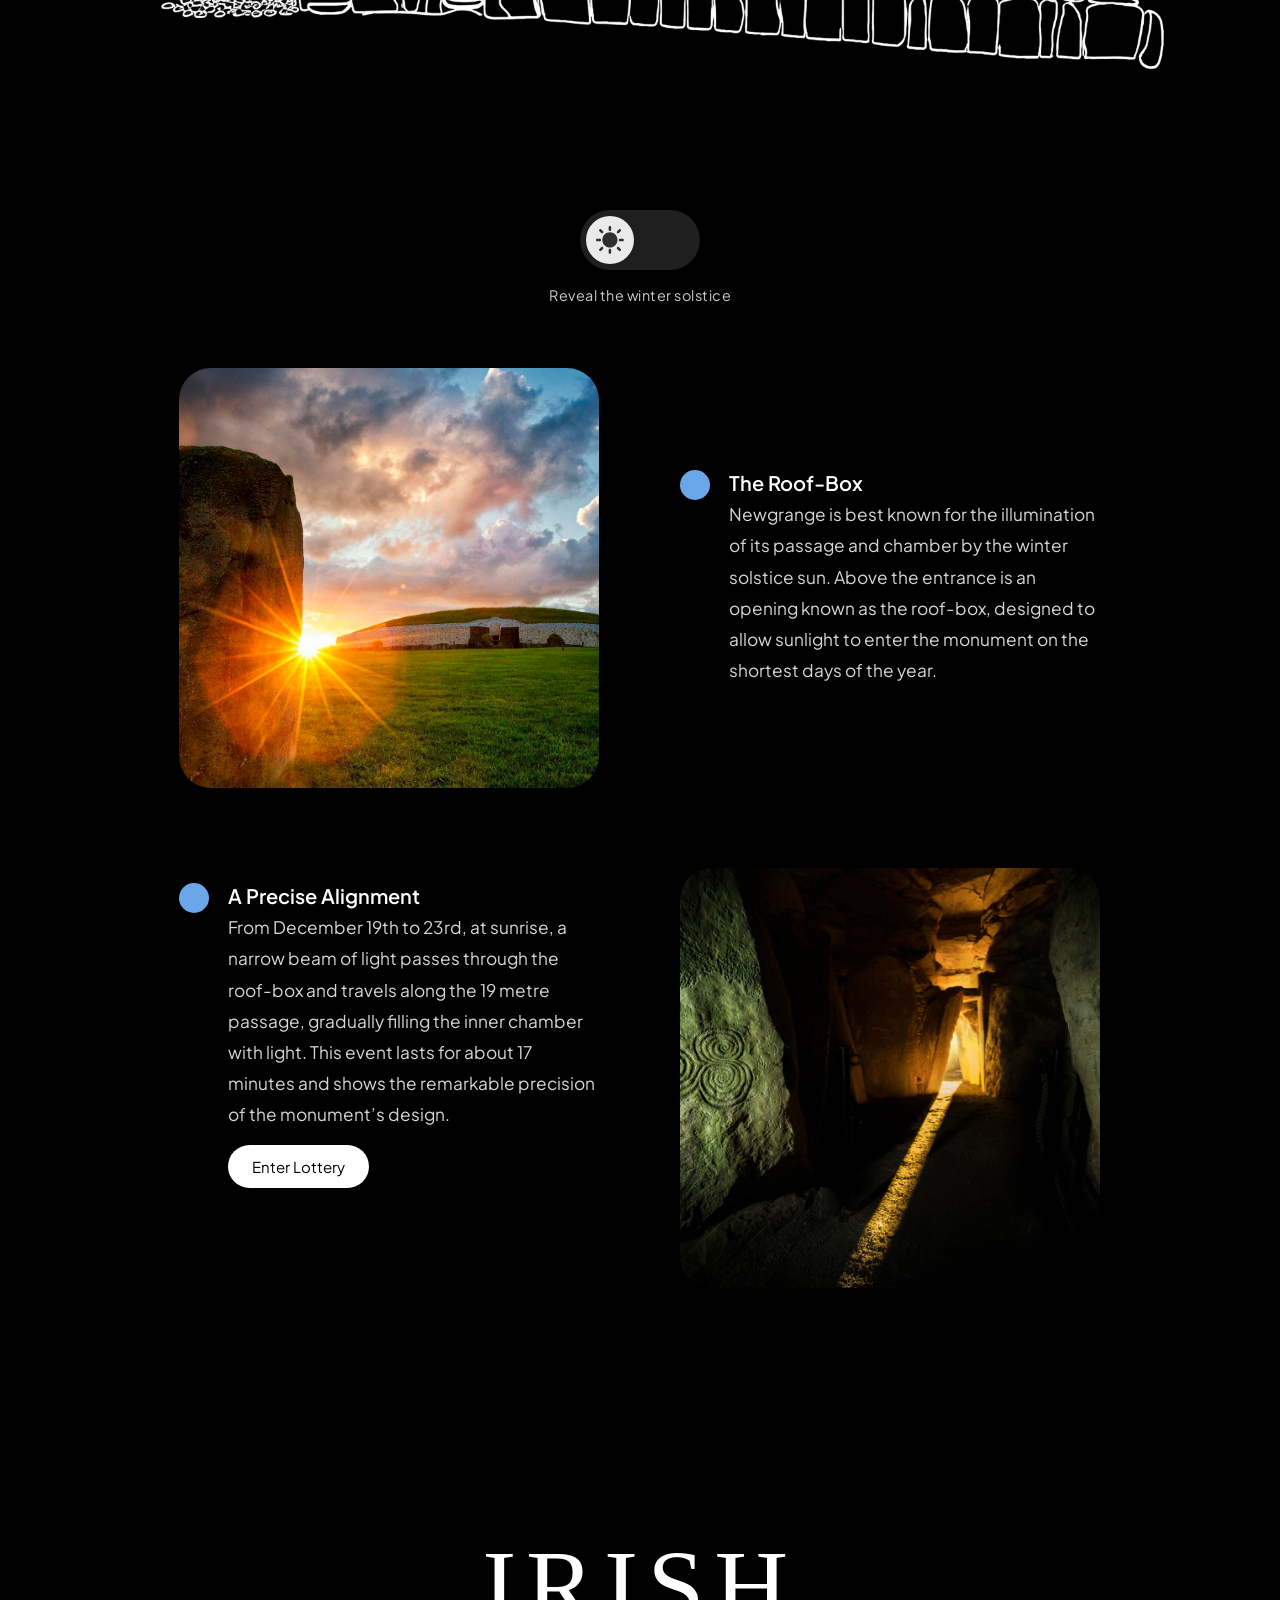
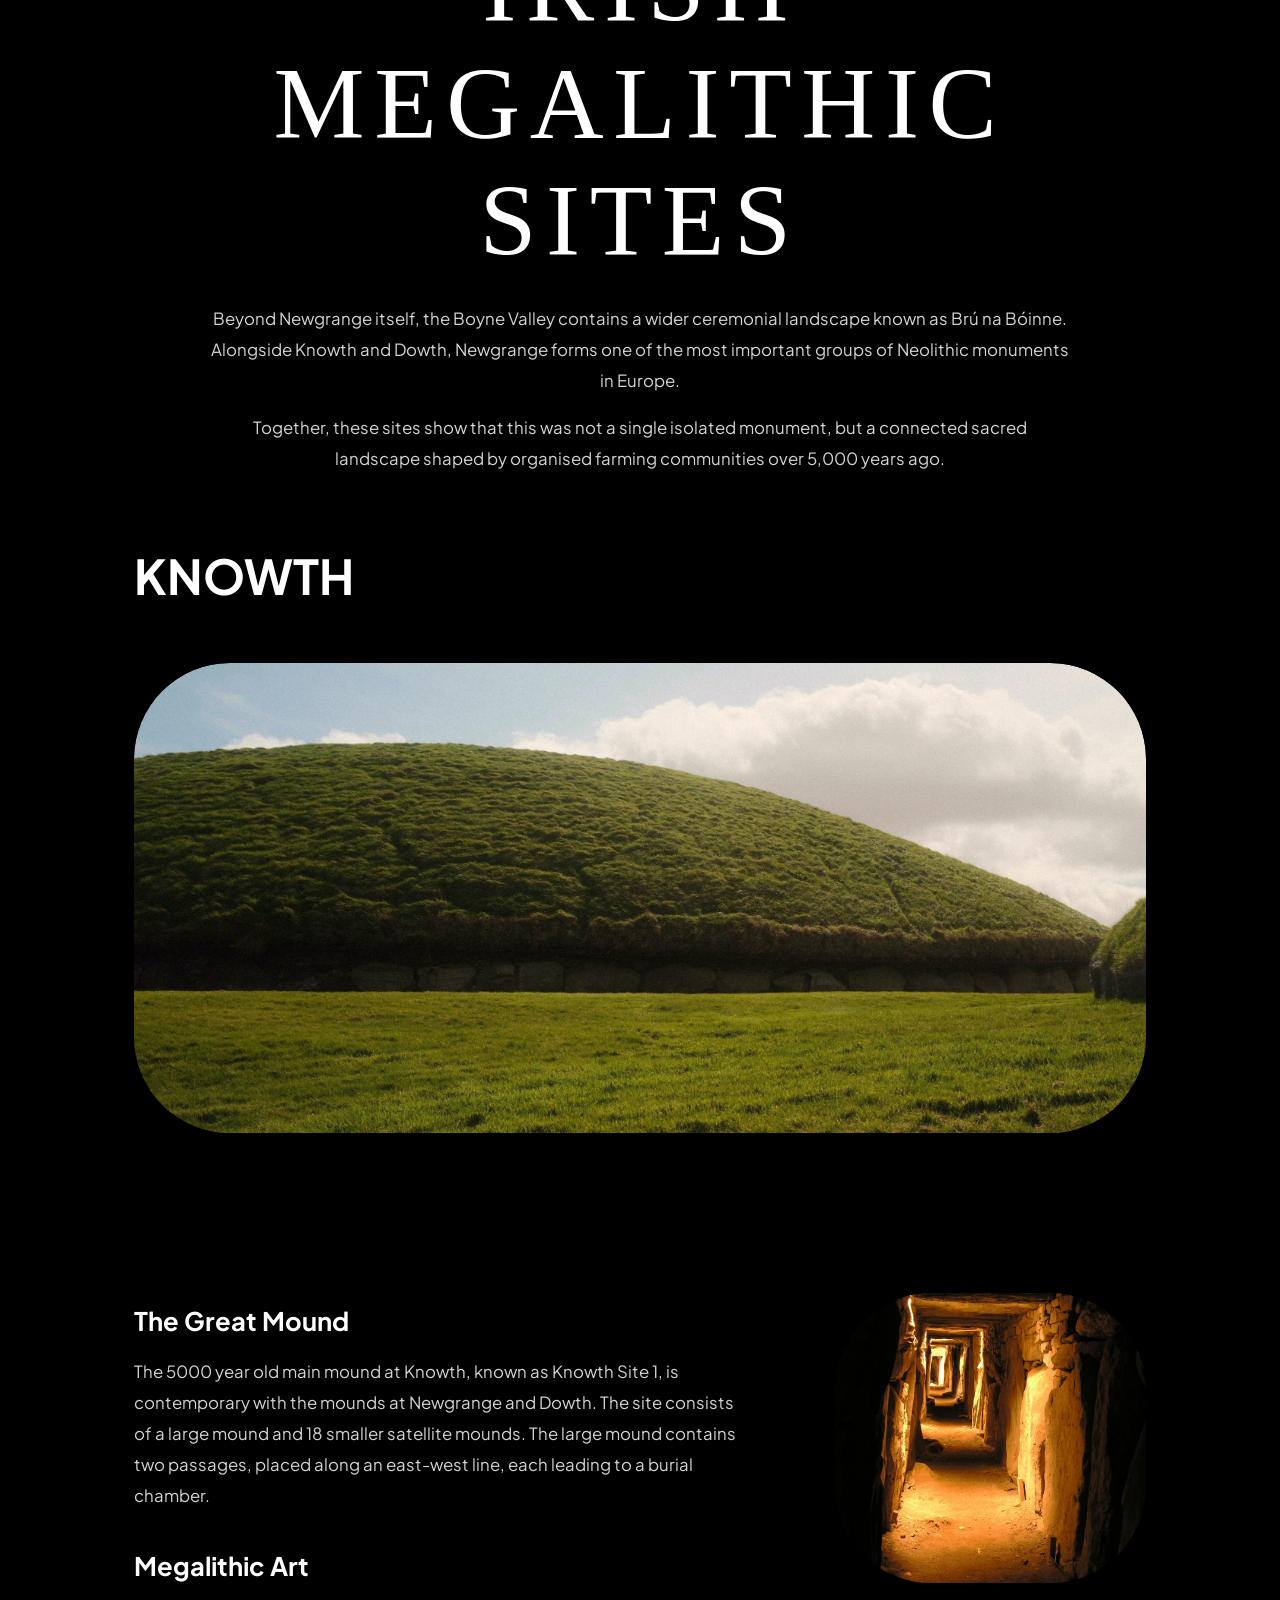
==== commit feaa096e: "minor fix to scrolling newgrange/brú na bóinne text in hero" ====
--- a/docs/index.html
+++ b/docs/index.html
@@ -13,23 +13,42 @@
 <body>
 
 <section class="hero">
+<div class="hero">
   <div class="overlay">
     <div class="hero-content">
+
       <div class="top-decoration">
-        <img src="./img/top-decoration1.svg" alt="">
-      </div>
-
-      <div class="track">
-        <div class="hero-track" id="hero-track">
-          <span data-i18n data-en="BRÚ NA BÓINNE" data-ga="BRÚ NA BÓINNE" data-i18n data-en="BRÚ NA BÓINNE" data-ga="BRÚ NA BÓINNE">BRÚ NA BÓINNE</span>
-          <img src="./img/staricon.png" class="divider">
-          <span data-i18n data-en="NEWGRANGE" data-ga="NEWGRANGE" data-i18n data-en="NEWGRANGE" data-ga="NEWGRANGE">NEWGRANGE</span>
-          <img src="./img/staricon.png" class="divider">
-        </div>
-      </div>
-
-    <a href="https://brunaboinne.admit-one.eu/" class="hero-button" aria-label="Book a tour" data-i18n data-en="Book" data-ga="Cuir in Áirithe"> Book </a>
-  </div>
+        <img src="./img/top-decoration1.svg" alt="decoration">
+      </div>
+
+<!--Scrolling Newgrange/Brú na Bóinne text -->
+<div class="track">
+  <div class="hero-track" id="hero-track">
+    <div class="track-group">
+      <span>BRÚ NA BÓINNE</span>
+      <img src="./img/staricon.png" class="divider" alt="">
+      <span>NEWGRANGE</span>
+      <img src="./img/staricon.png" class="divider" alt="">
+      <span>BRÚ NA BÓINNE</span>
+      <img src="./img/staricon.png" class="divider" alt="">
+      <span>NEWGRANGE</span>
+      <img src="./img/staricon.png" class="divider" alt="">
+    </div>
+  </div>
+</div>
+
+      <a href="https://brunaboinne.admit-one.eu/" 
+         class="hero-button" 
+         aria-label="Book a tour" 
+         data-i18n 
+         data-en="Book" 
+         data-ga="Cuir in Áirithe">
+         Book
+      </a>
+
+    </div>
+  </div>
+</div>
 </section>
 
 <!--BURGER MENU-->
@@ -66,7 +85,7 @@
   </video>
 
       <div class="video-year">
-      <img src="./img/5200BC.svg">
+      <img src="./img/3200BC.svg">
     </div>
   </div>
 </section>
@@ -398,10 +417,12 @@
   <div class="solstice-illustration" id="solsticeIllustration">
     <img src="./img/solsticedrawing.png" class="solstice-base">
 
+<!-- for the light beam and glow -->
     <div class="solstice-beam"></div>
     <div class="solstice-glow"></div>
   </div>
 
+  <!-- toggle button that reveals solstice light path -->
   <div class="solstice-toggle-wrap">
     <button type="button" class="solstice-toggle" id="solsticeToggle">
       <span class="solstice-track"></span>
@@ -516,10 +537,14 @@
         <section>
        <h3 class="visitorh3" data-i18n data-en="ACCESS" data-ga="ROCHTAIN">ACCESS</h3>
       <p class="visitorP" data-i18n data-en=" Visitor access to Newgrange and Knowth is strictly by guided tour through the Brú na Bóinne Visitor Centre. There is no direct public access to the monuments themselves. Visits begin with a self guided exhibition before continuing by shuttle bus." data-ga=" Tá rochtain cuairteoirí ar Shí an Bhrú agus ar Chnóbha trí thuras treoraithe amháin ó Ionad Cuairteoirí Bhrú na Bóinne. Níl rochtain dhíreach phoiblí ar na séadchomharthaí féin. Tosaíonn an chuairt le taispeántas féin-threoraithe sula leanann sí ar aghaidh ar bhus tointeála."> Visitor access to Newgrange and Knowth is strictly by guided tour through the Brú na Bóinne Visitor Centre. There is no direct public access to the monuments themselves. Visits begin with a self guided exhibition before continuing by shuttle bus.</p>
-
+        
+      <img src="./img/map.png" class="map-img" alt="map">
+
+      <div class="directions-block">
       <h3 class="visitorh3" data-i18n data-en="DIRECTIONS" data-ga="TREORACHA">DIRECTIONS</h3>
       <p class="visitorP" data-i18n data-en="Access to the monuments is via the Brú na Bóinne Visitor Centre, Eircode A92 EH5C. When using GPS, enter the Visitor Centre as your destination." data-ga="Tá rochtain ar na séadchomharthaí trí Ionad Cuairteoirí Bhrú na Bóinne, Eircode A92 EH5C. Má tá GPS á úsáid agat, cuir an tIonad Cuairteoirí isteach mar do cheann scríbe.">Access to the monuments is via the Brú na Bóinne Visitor Centre, Eircode A92 EH5C. When using GPS, enter the Visitor Centre as your destination.</p>
-
+        </div>
+        
       <h3 class="visitorh3" data-i18n data-en="TICKETING" data-ga="TICÉADÚ">TICKETING</h3>
       <p class="visitorP" data-i18n data-en="Pre booking is essential. Access is by guided tour only, with limited numbers on each departure. Tickets are released 30 days in advance during the main season and 7 days in advance during the winter season." data-ga="Tá réamháirithint riachtanach. Ní cheadaítear rochtain ach trí thuras treoraithe, agus tá líon teoranta daoine ar gach imeacht. Scaoiltear ticéid 30 lá roimh ré le linn an phríomhshéasúir agus 7 lá roimh ré le linn shéasúr an gheimhridh.">Pre booking is essential. Access is by guided tour only, with limited numbers on each departure. Tickets are released 30 days in advance during the main season and 7 days in advance during the winter season.</p>
         <div id="visitorBtnsDiv">
--- a/docs/style.css
+++ b/docs/style.css
@@ -544,37 +544,44 @@
 }
 
 .track {
+  width: 100%;
   overflow: hidden;
-  width: 100%;
+  position: relative;
 }
 
 .hero-track {
   display: flex;
-  align-items: center;
   width: max-content;
-  animation: scroll 10s linear infinite;
-}
-
-.hero-track span {
+  will-change: transform;
+}
+
+.track-group {
+  display: flex;
+  align-items: center;
+  flex-shrink: 0;
+  white-space: nowrap;
+}
+
+.track-group span,
+.track-group img {
+  flex-shrink: 0;
+}
+
+.track-group span {
   font-family: 'Raflesia', serif;
   color: white;
-  white-space: nowrap;
-  font-size: clamp(3rem, 8vw, 10rem );
+  font-size: clamp(3rem, 8vw, 10rem);
   letter-spacing: 1rem;
   font-weight: 100;
   text-transform: uppercase;
-  text-align: center;
-  transition: transform 0.3s ease-out;
+  white-space: nowrap;
 }
 
 .divider {
   width: 40px;
   margin: 0 2rem;
-}
-
-@keyframes scroll {
-  from { transform: translateX(0); }
-  to { transform: translateX(-50%); }
+  display: block;
+  flex-shrink: 0;
 }
 
 /*History timeline*/
@@ -1189,7 +1196,7 @@
   color: #ffff;
   font-size: 38px;
   margin-top: 2rem;
-  margin-bottom: 3rem;
+  margin-bottom: 1rem;
 }
 
 .visitorP {
@@ -1230,13 +1237,19 @@
 }
 
 .map-img{
-  width: 75%;
+  width: 65%;
   height: auto;
   display: block;
   margin-left: auto;
   margin-right: auto;
   margin-top: 100px;
   margin-bottom: 100px;
+}
+
+.directions-block {
+  text-align: center;
+  max-width: 700px;
+  margin: 0 auto;
 }
 
 /*SUPPORT PAGE*/
@@ -1562,20 +1575,20 @@
   display: block;
 }
 
-/* solstice */
+/* Solstice animation */
 .solstice-illustration {
   position: relative;
   width: min(1200px, 92vw);
   margin: 0 auto 2.5rem;
 }
 
-/* IMAGE */
+/* Image */
 .solstice-base {
   width: 100%;
   display: block;
 }
 
-/* BEAM */
+/* Light beam */
 .solstice-beam {
   position: absolute;
   top: 61%;
@@ -1598,7 +1611,7 @@
   transition: transform 2s ease, opacity 1s ease;
 }
 
-/* GLOW */
+/* Glow effect */
 .solstice-glow {
   position: absolute;
   top: 67%;
@@ -1619,7 +1632,7 @@
   transition: all 1.5s ease 0.5s;
 }
 
-/* ACTIVE STATE */
+/* Active State */
 .solstice-illustration.active .solstice-beam {
   opacity: 1;
   transform: scaleX(1);
@@ -1630,7 +1643,7 @@
   transform: translate(-50%, -50%) scale(1.2);
 }
 
-/* BUTTON */
+/* Toggle Button */
 .solstice-toggle {
   position: relative;
   width: 120px;
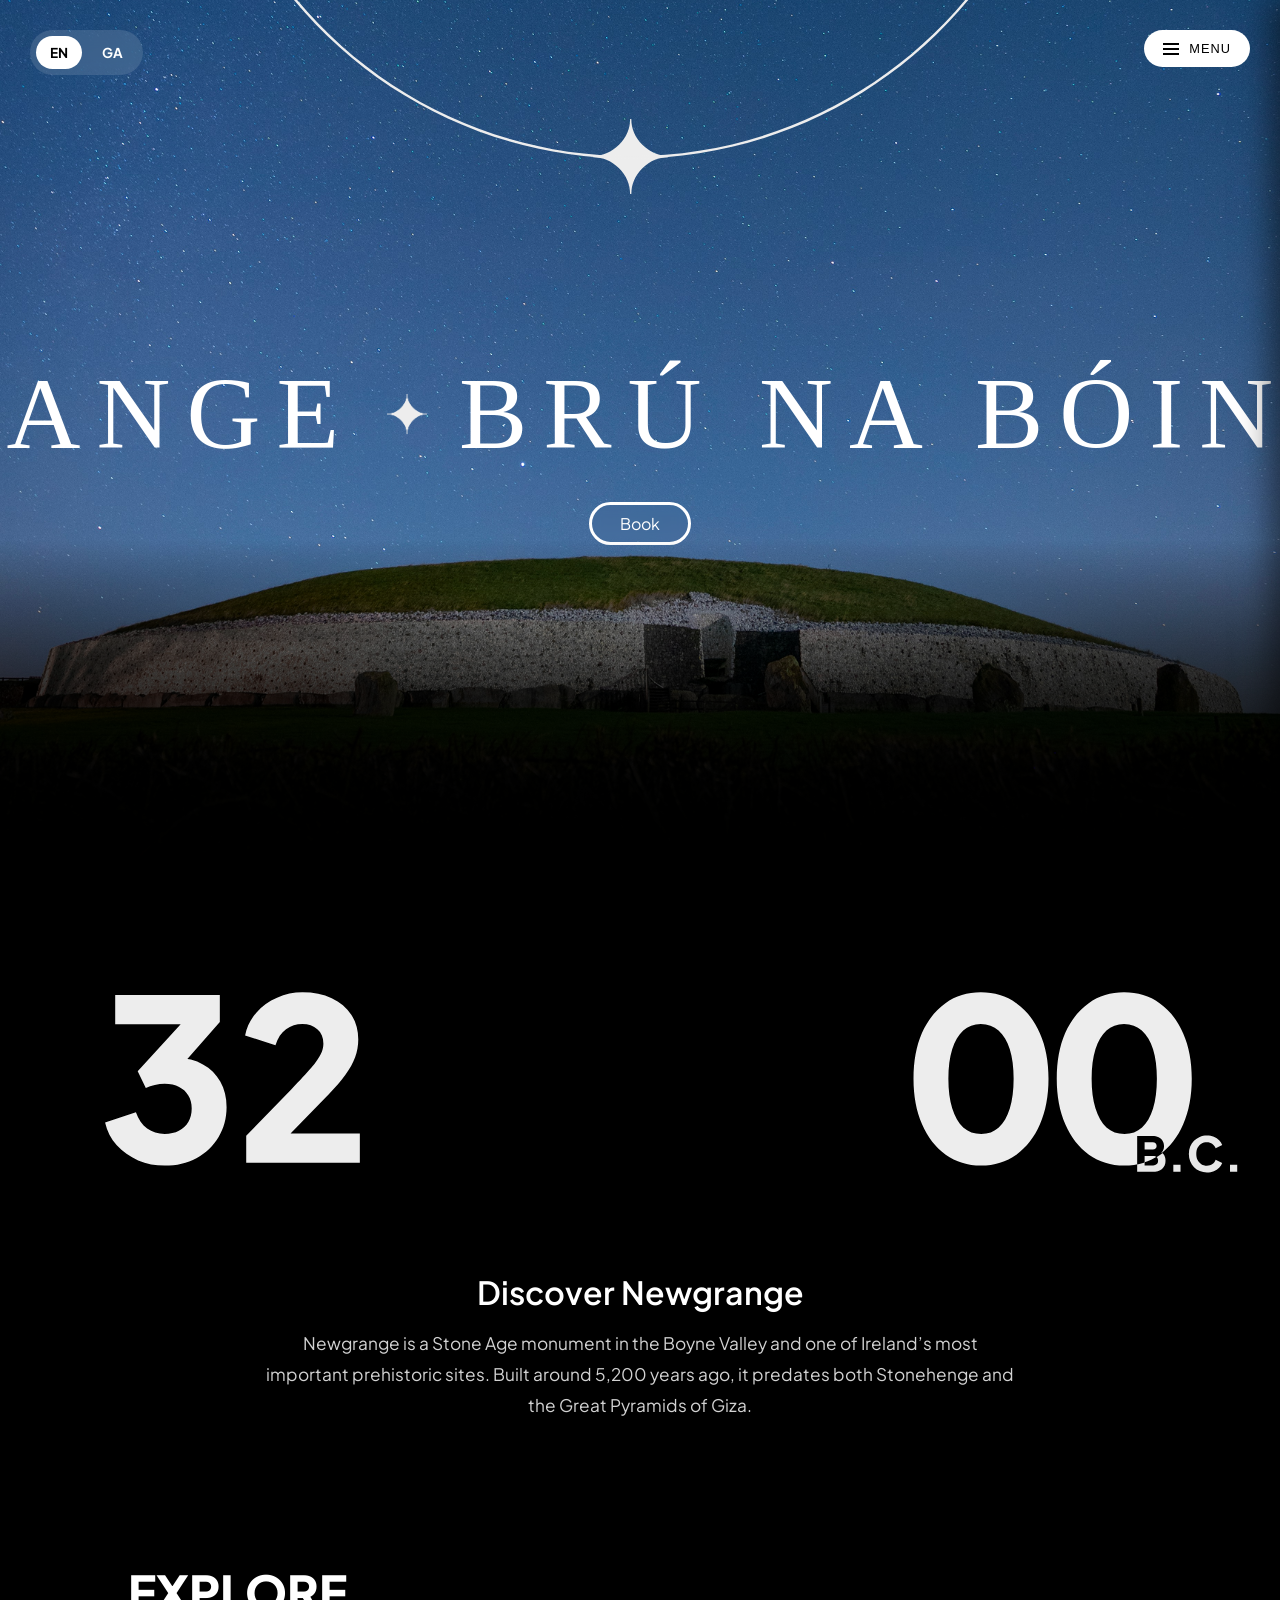
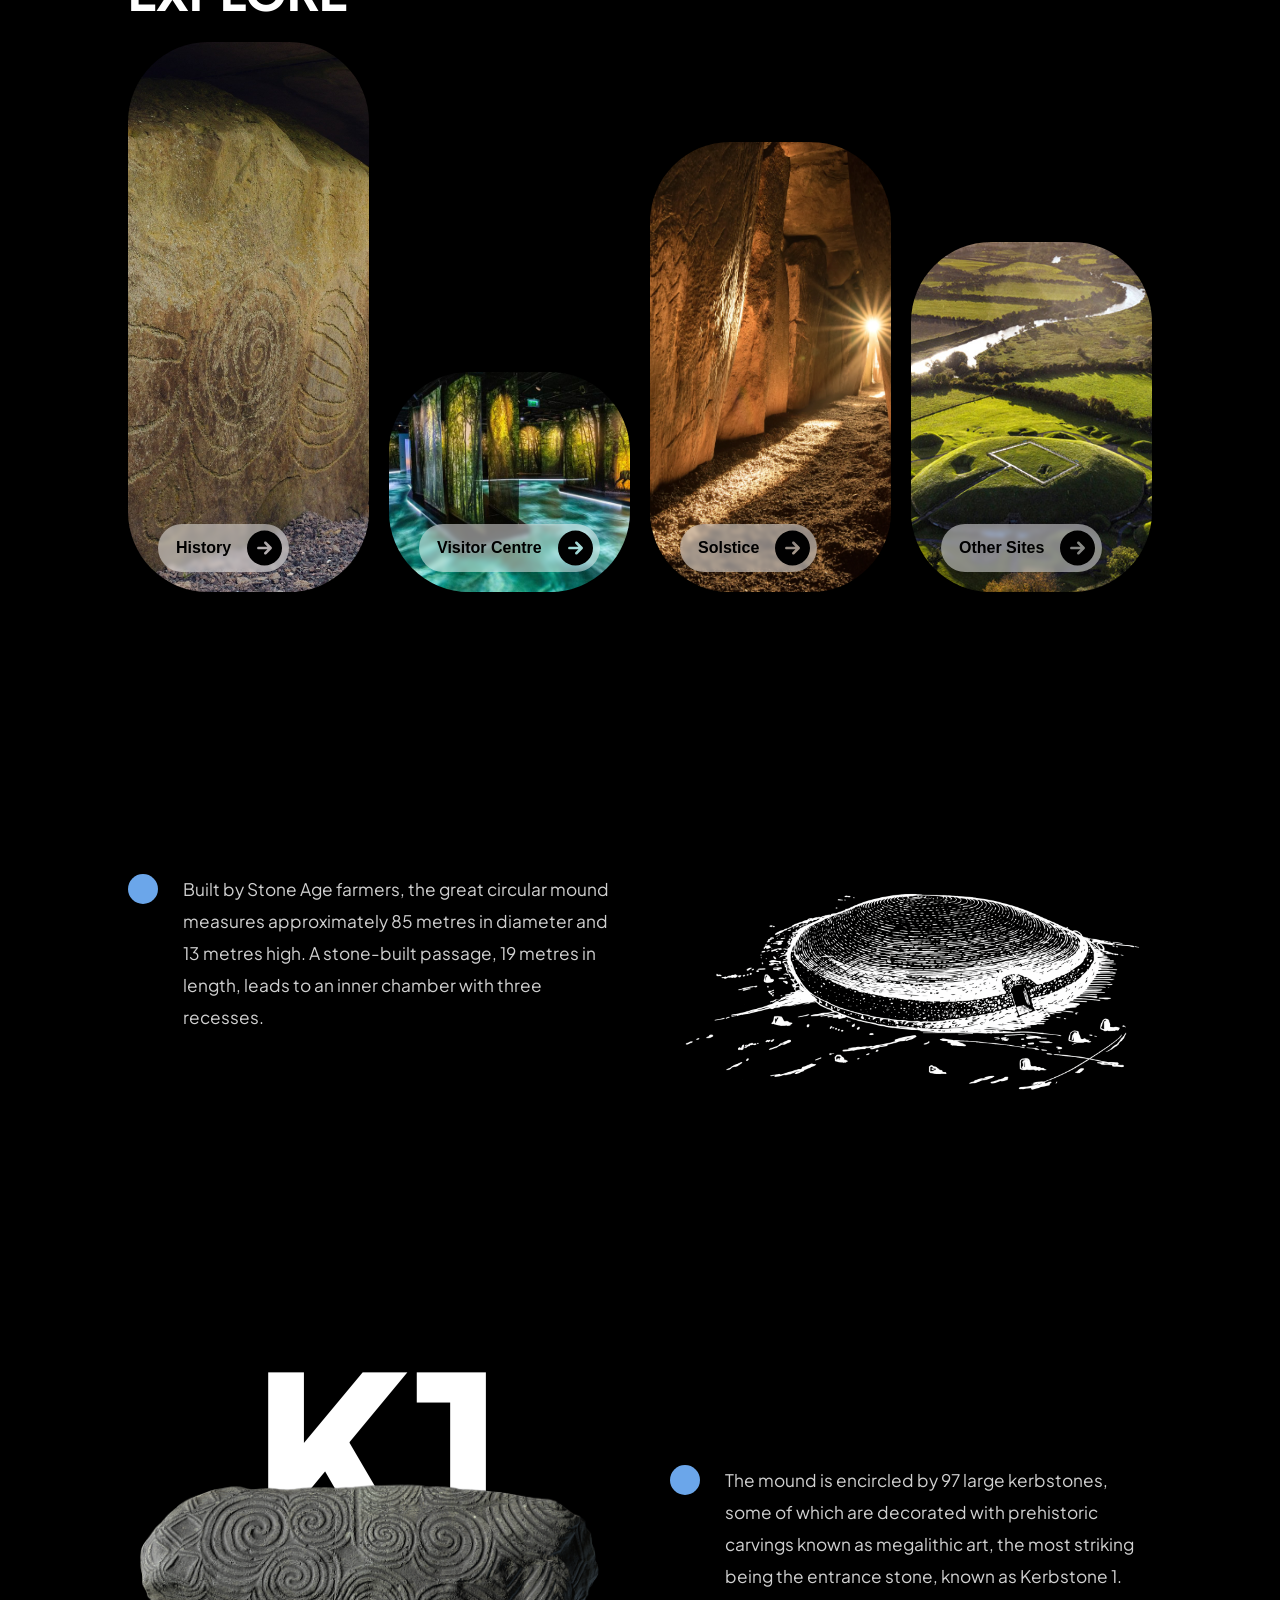
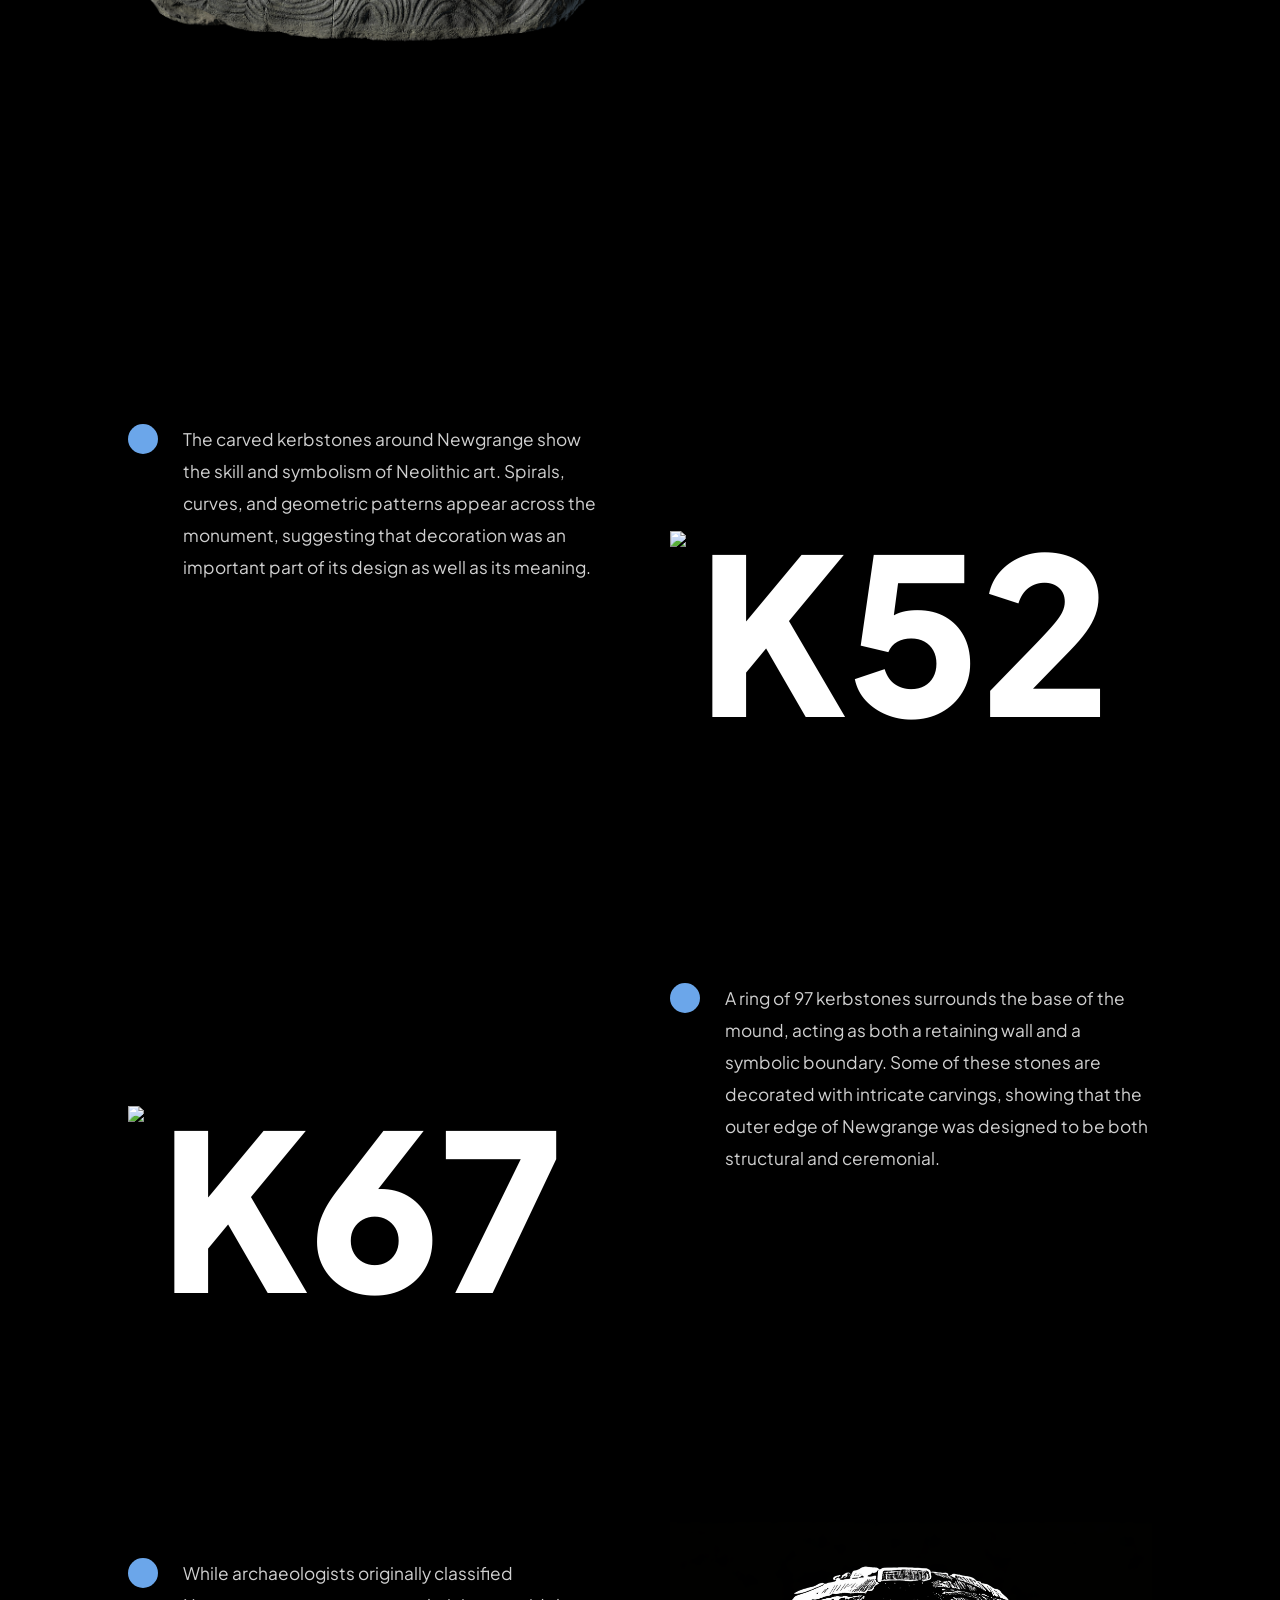
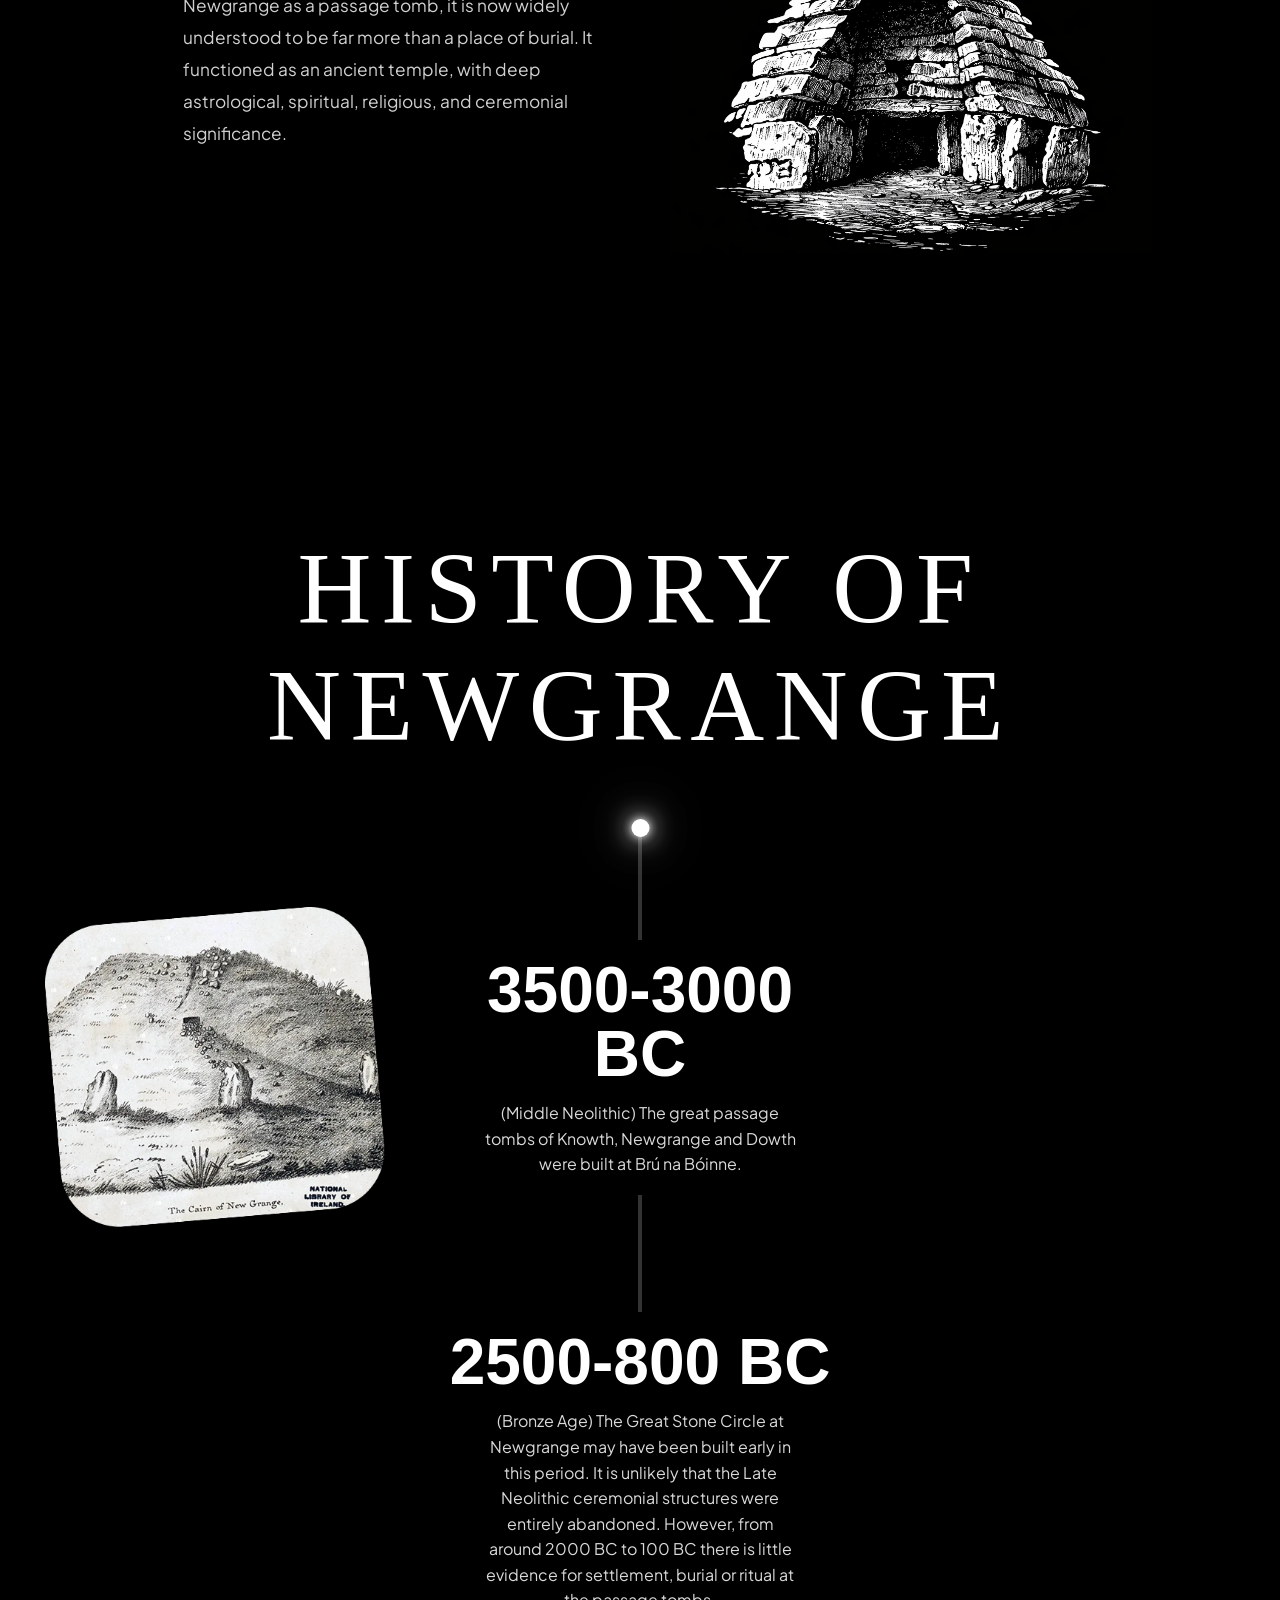
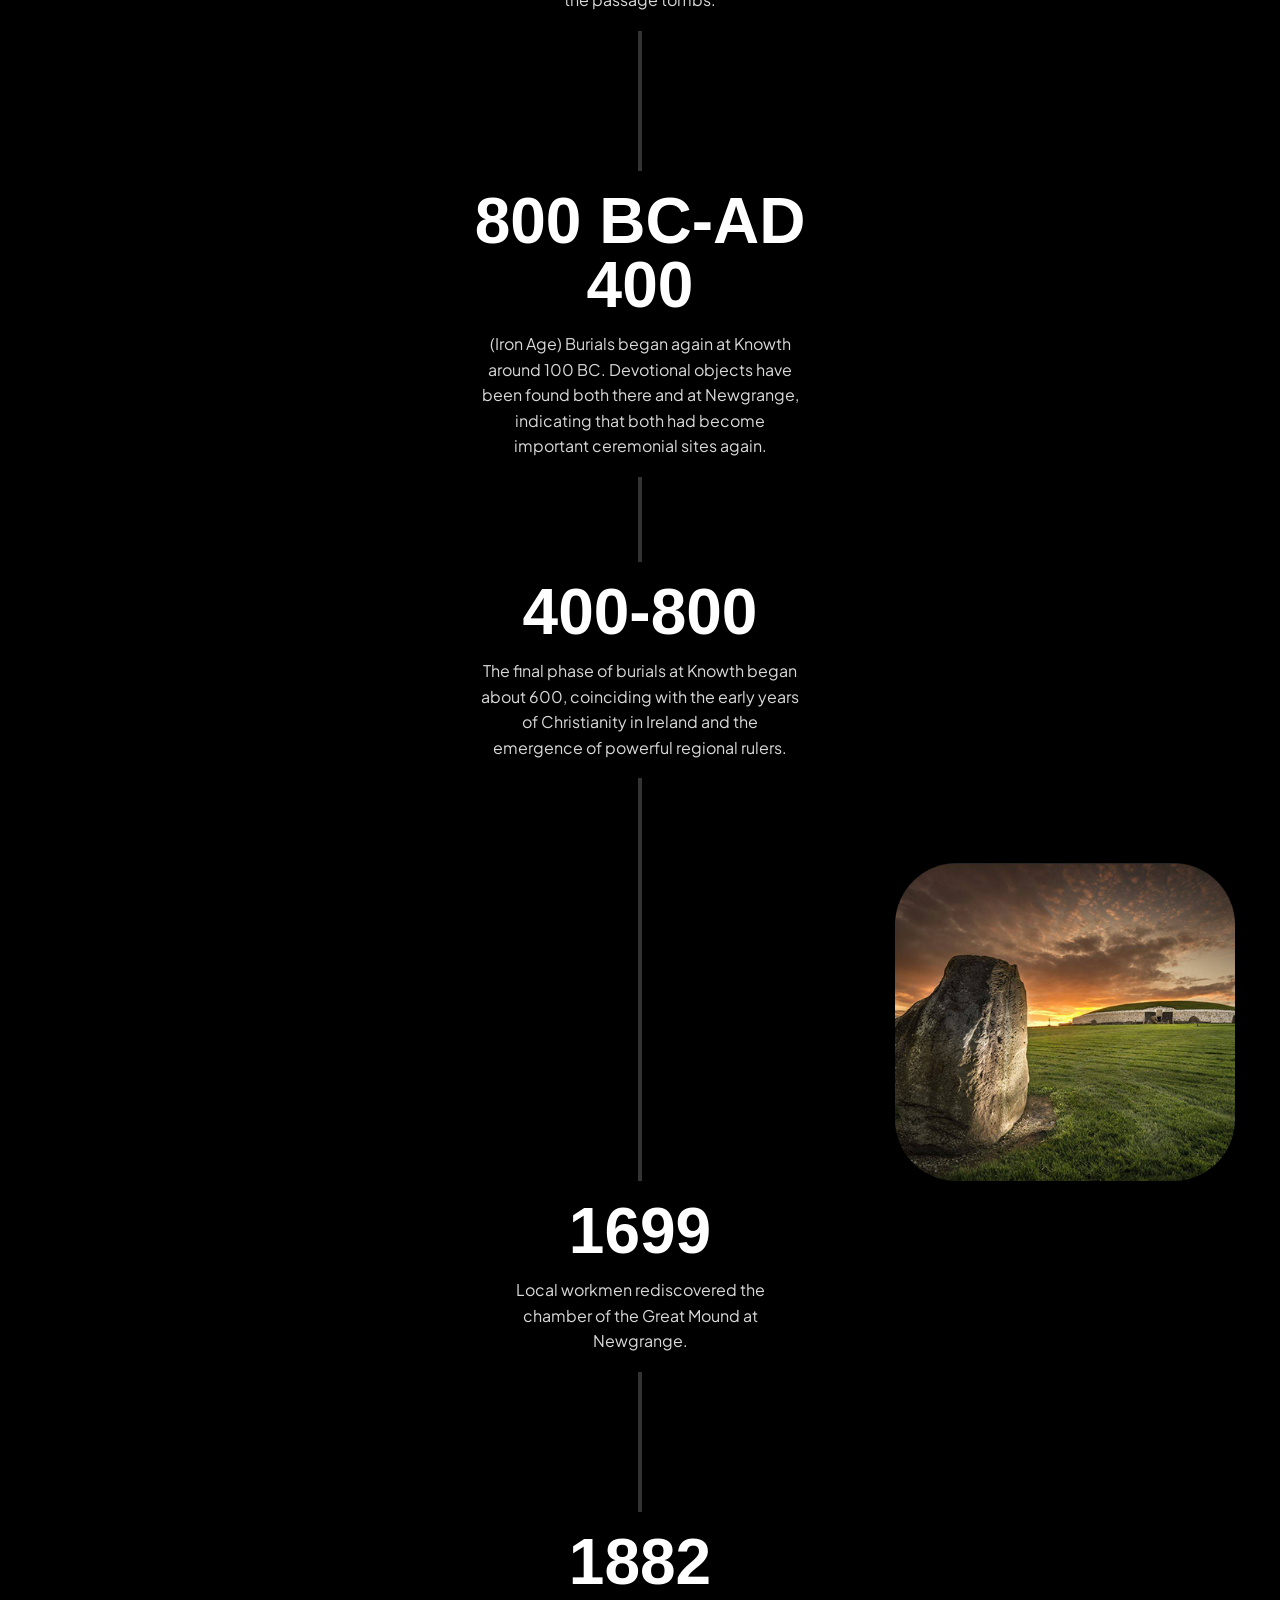
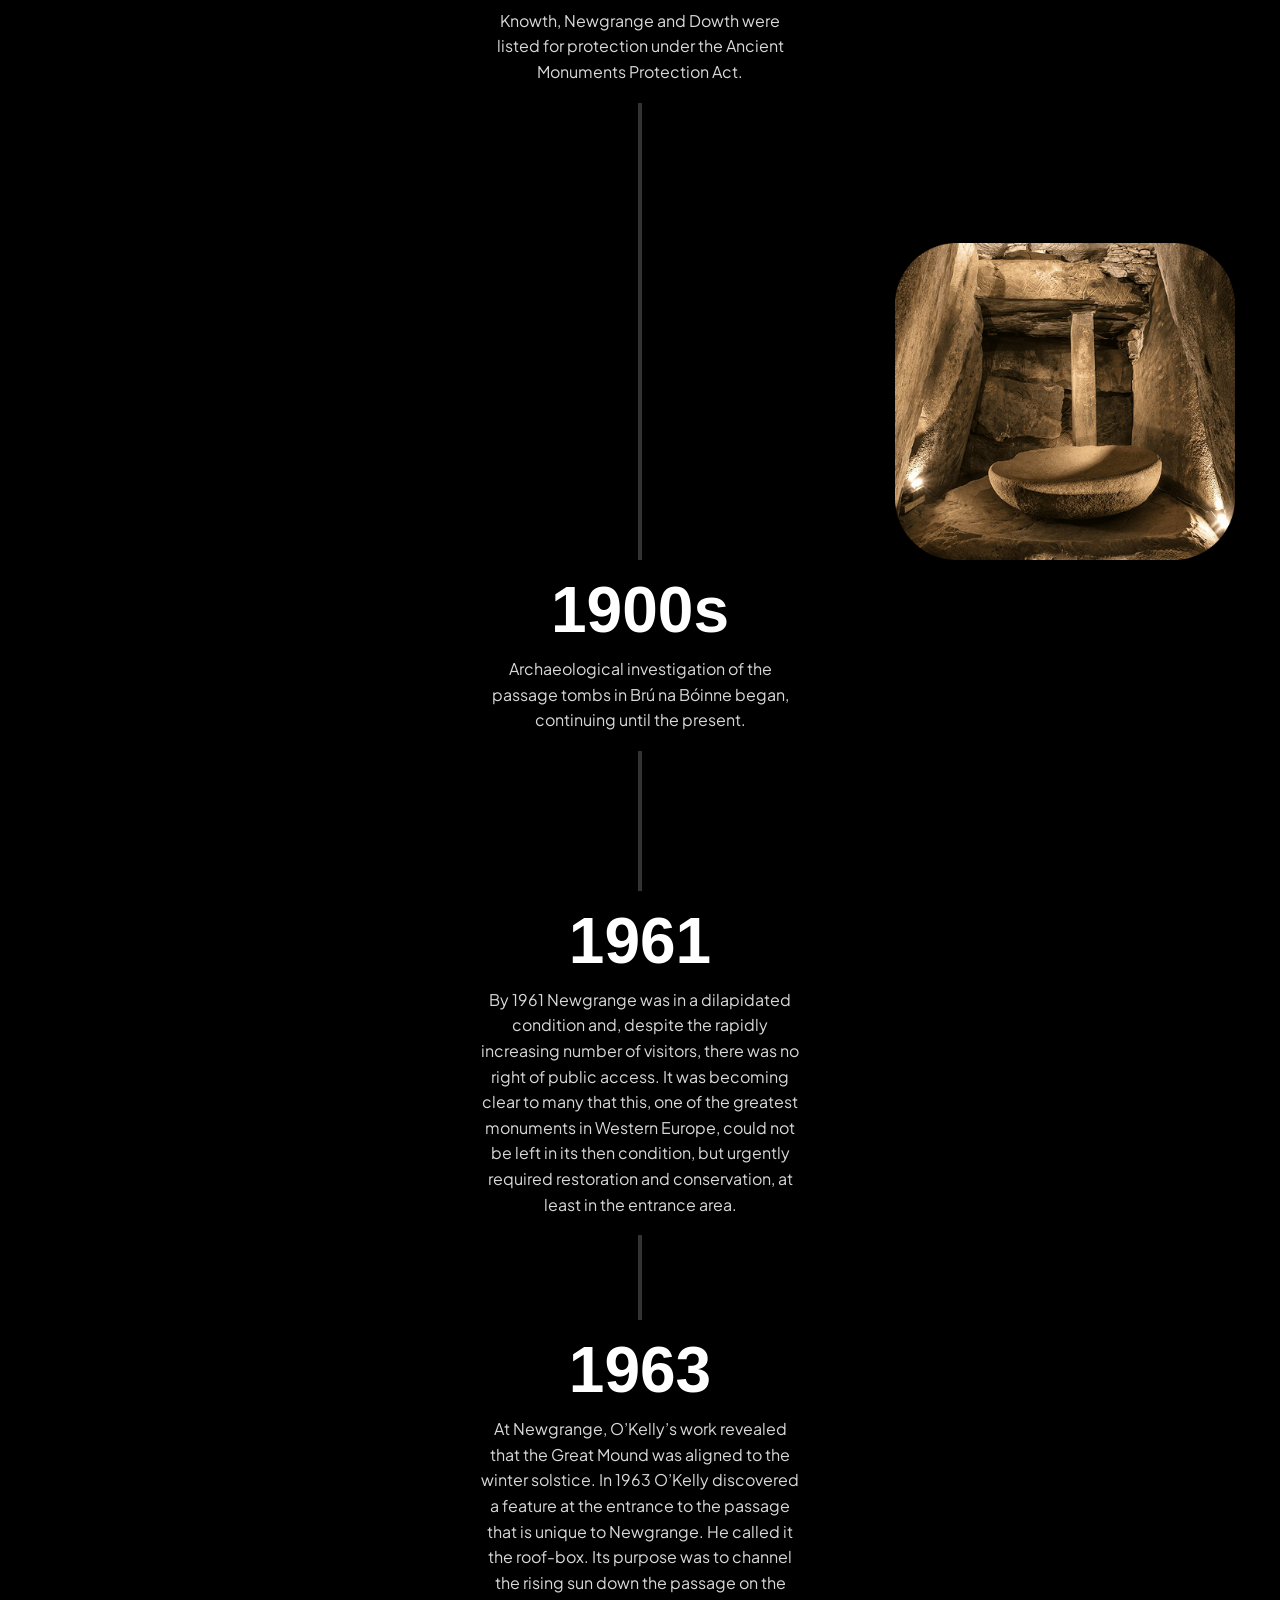
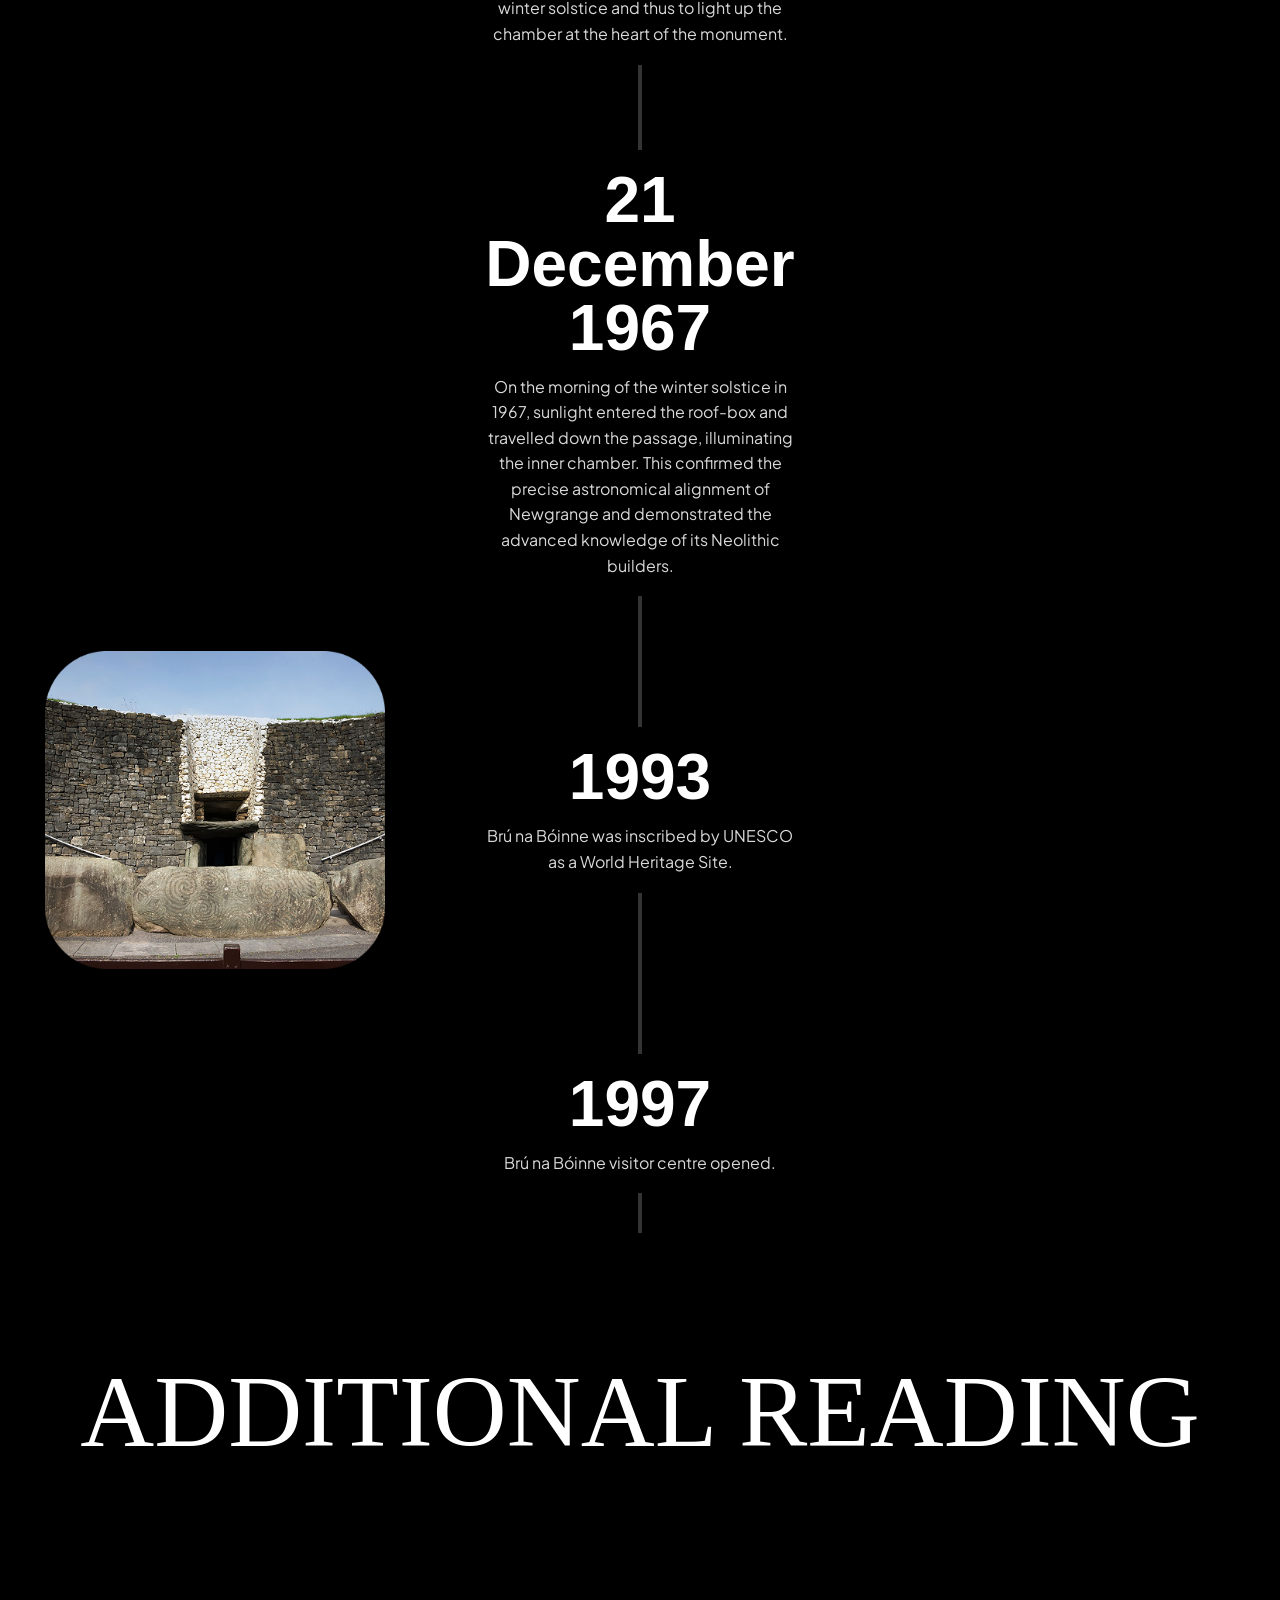
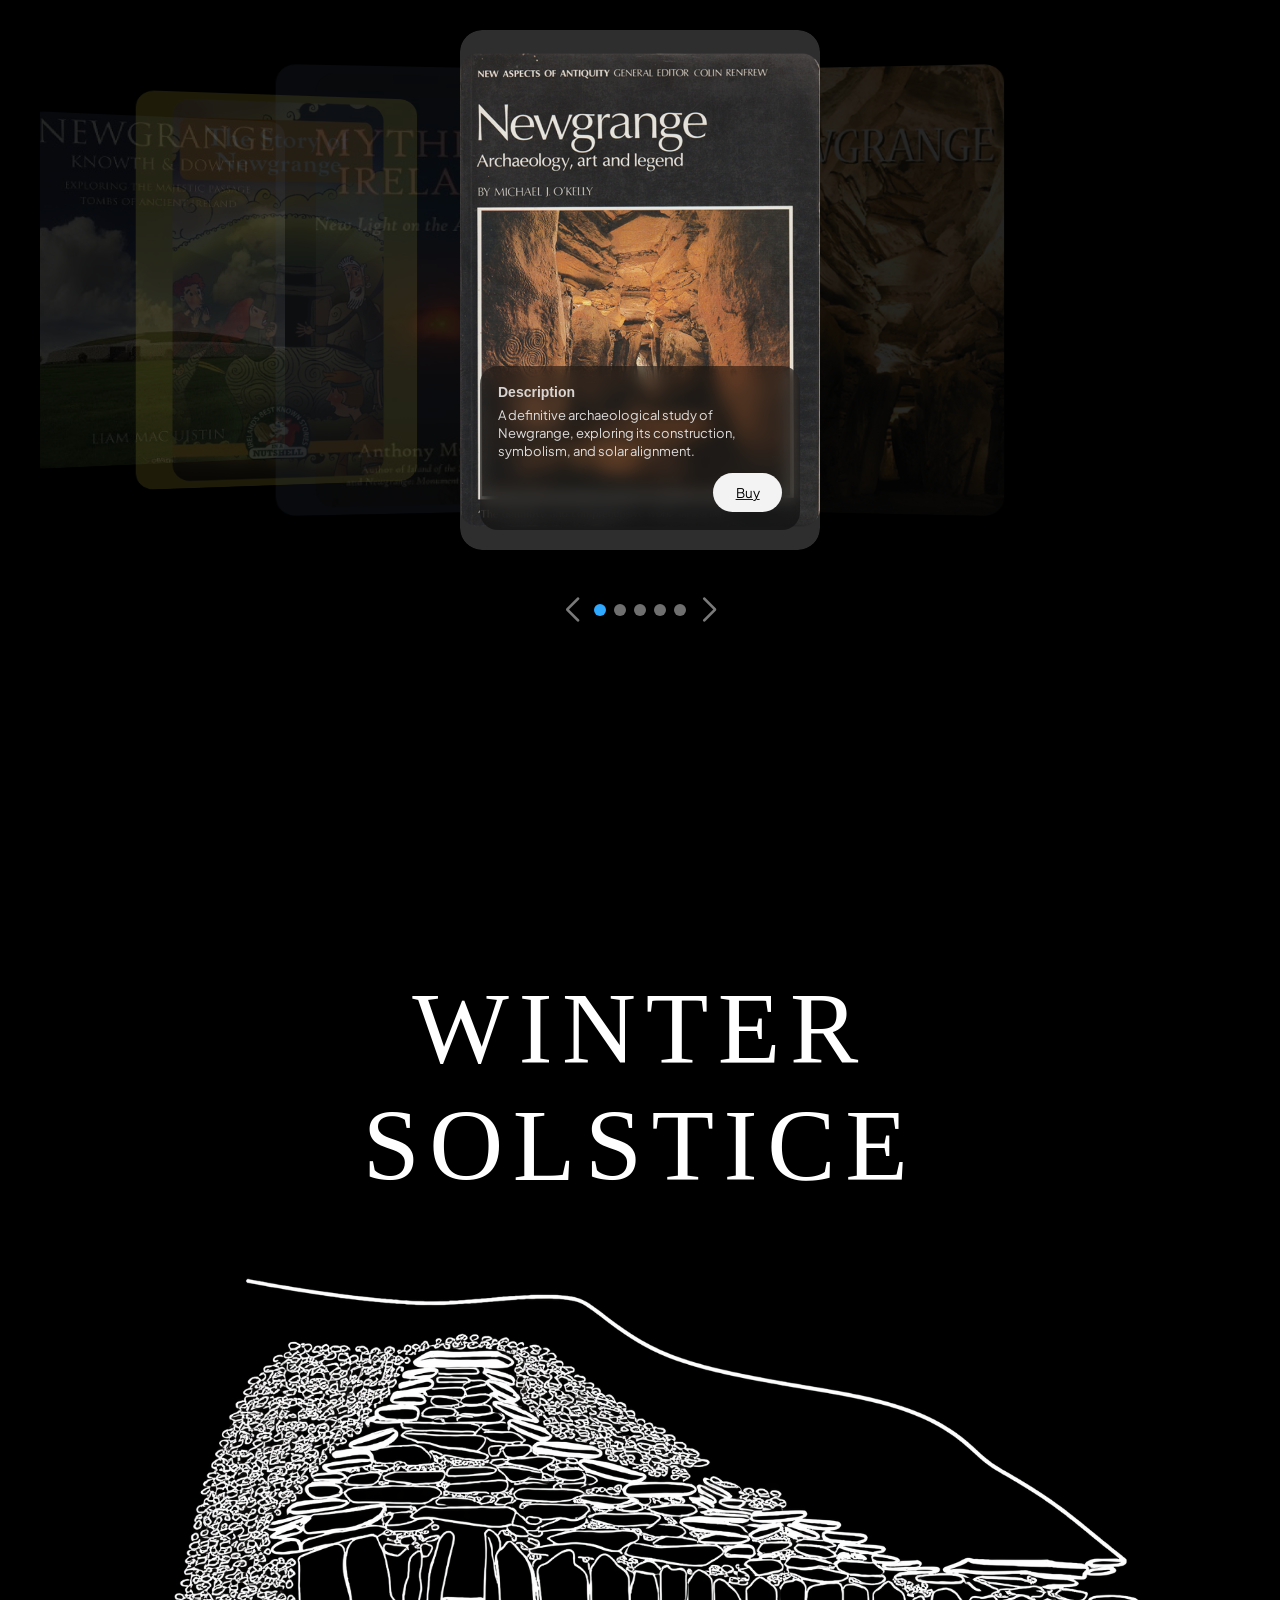
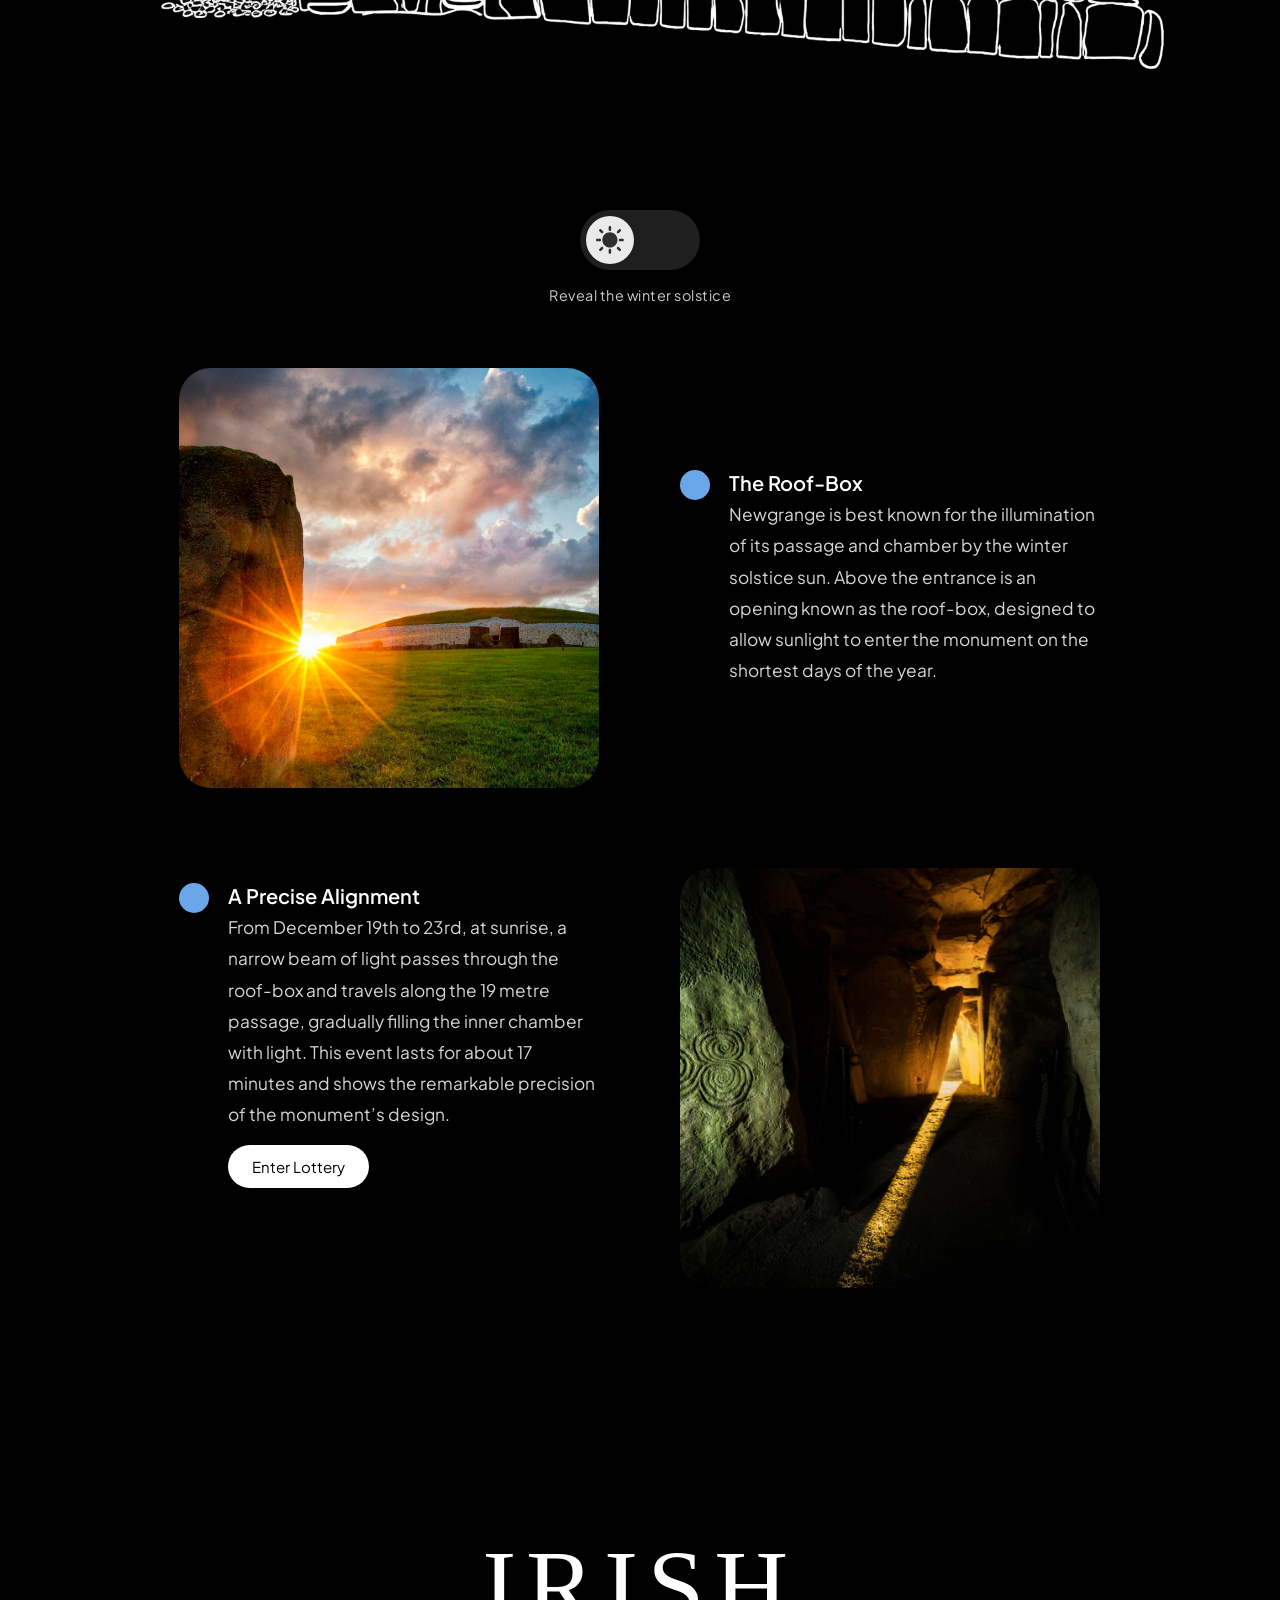
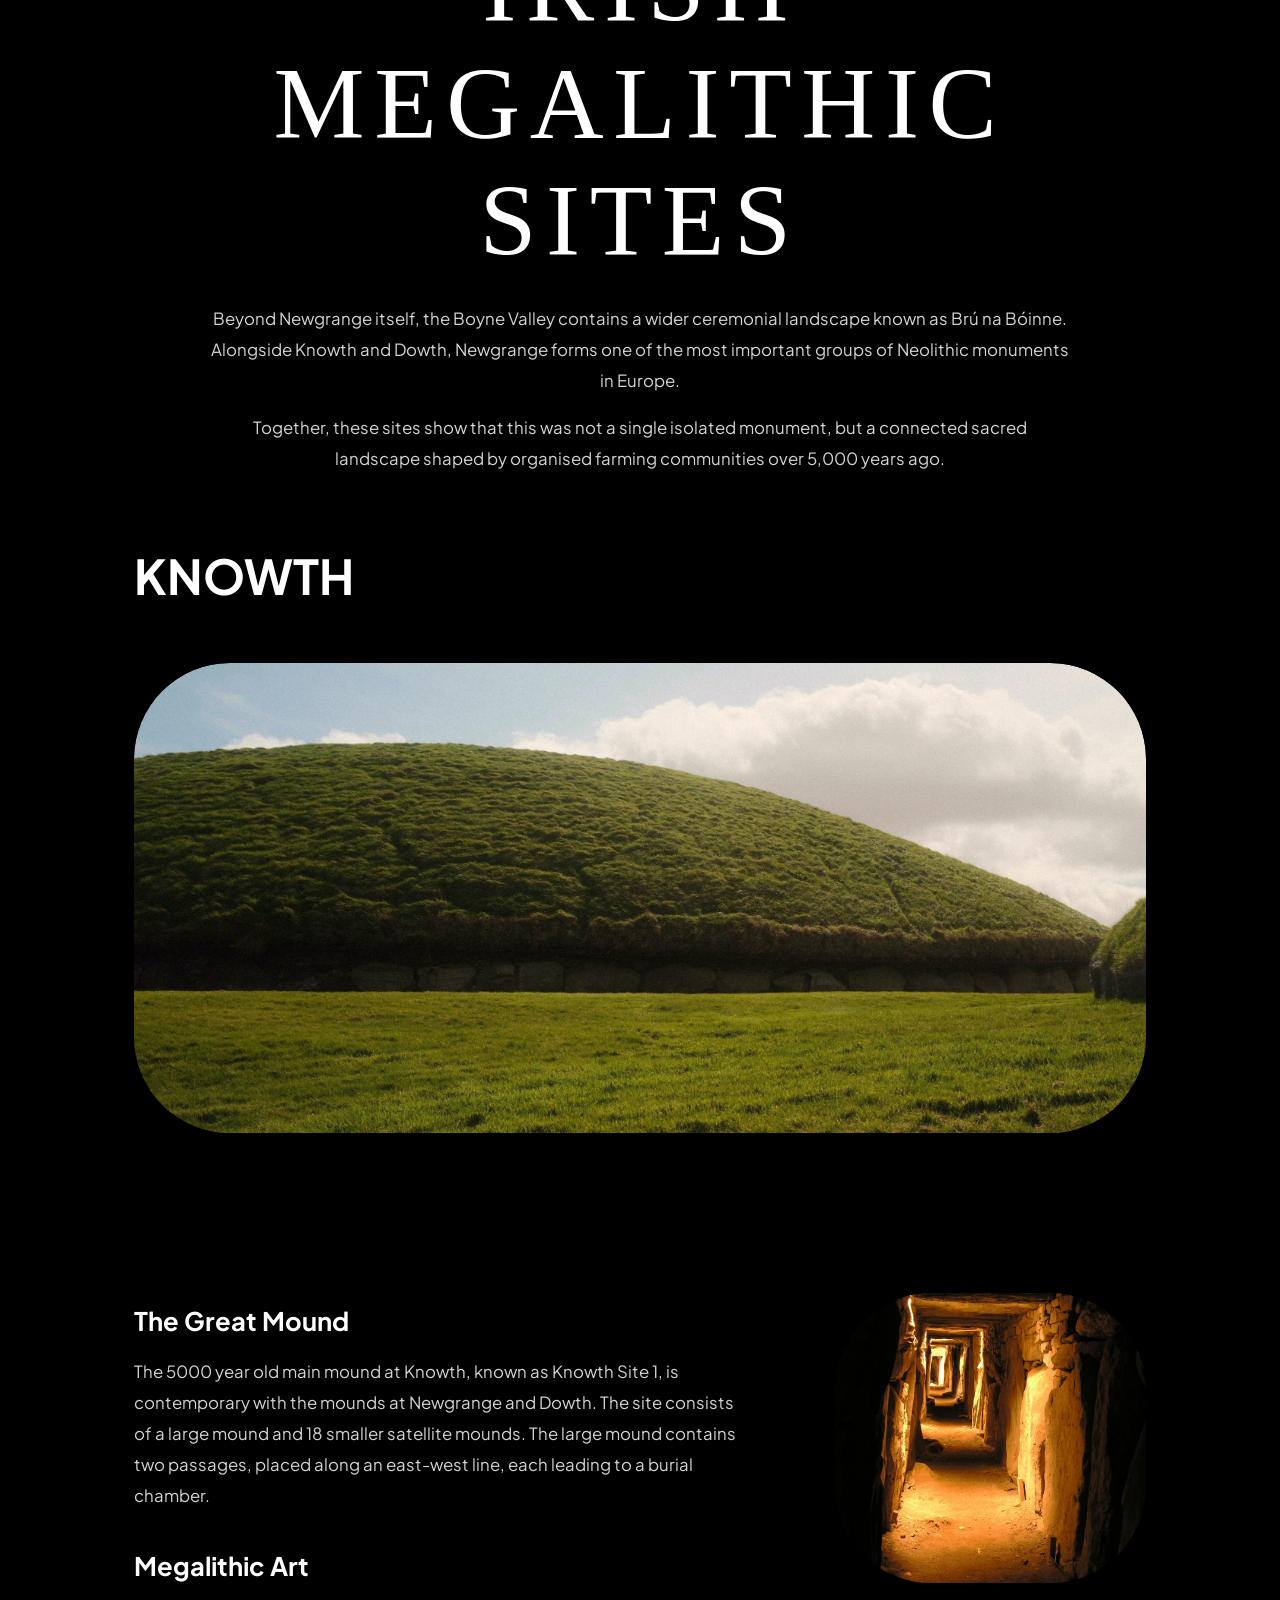
==== commit 632e33da: "minor fix" ====
--- a/docs/index.html
+++ b/docs/index.html
@@ -460,7 +460,8 @@
             From December 19th to 23rd, at sunrise, a narrow beam of light passes through the roof-box and travels along the 19 metre passage, gradually filling the inner chamber with light. This event lasts for about 17 minutes and shows the remarkable precision of the monument’s design.
           </p>
 
-          <a href="#" class="solstice-link-btn">
+          <!-- Links to lottery application on OPW webstie -->
+          <a href="https://solsticelottery.ie/" class="solstice-link-btn" target="_blank" rel="noopener">
             Enter Lottery
           </a>
         </div>
